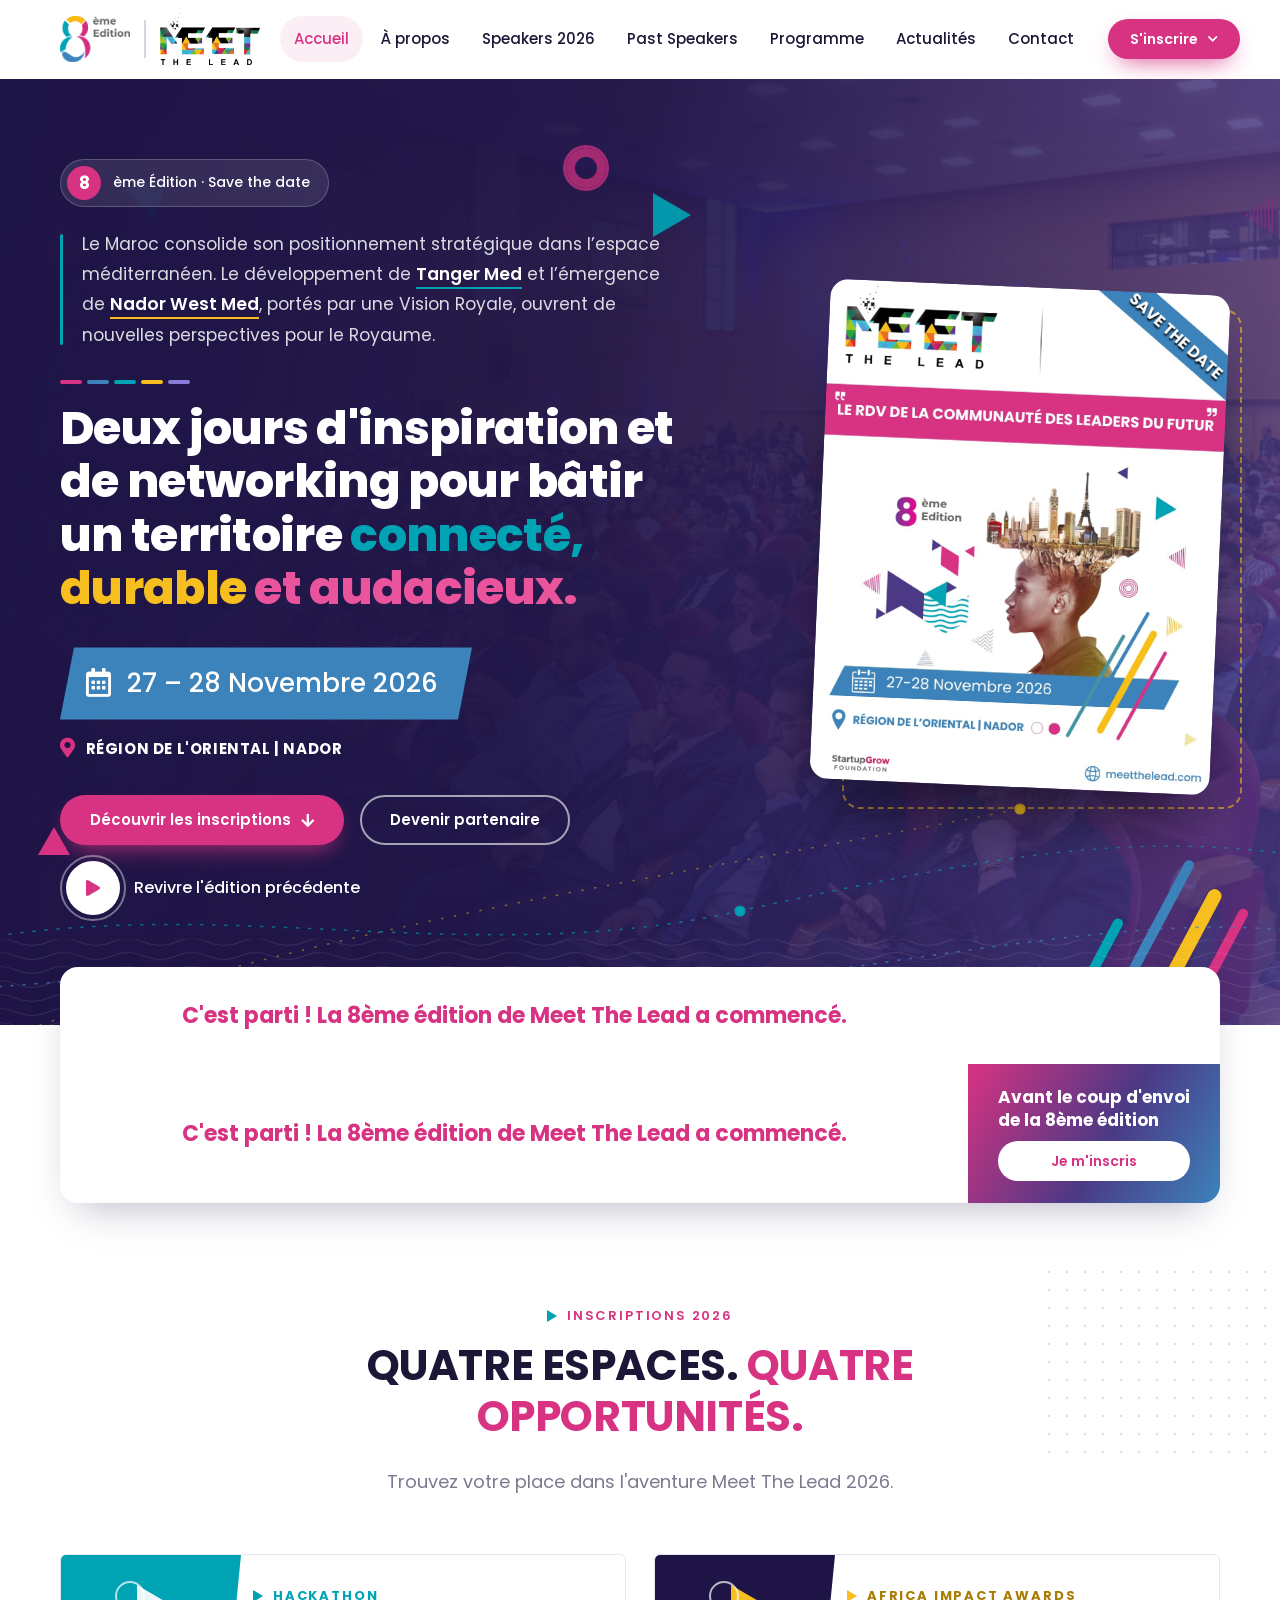
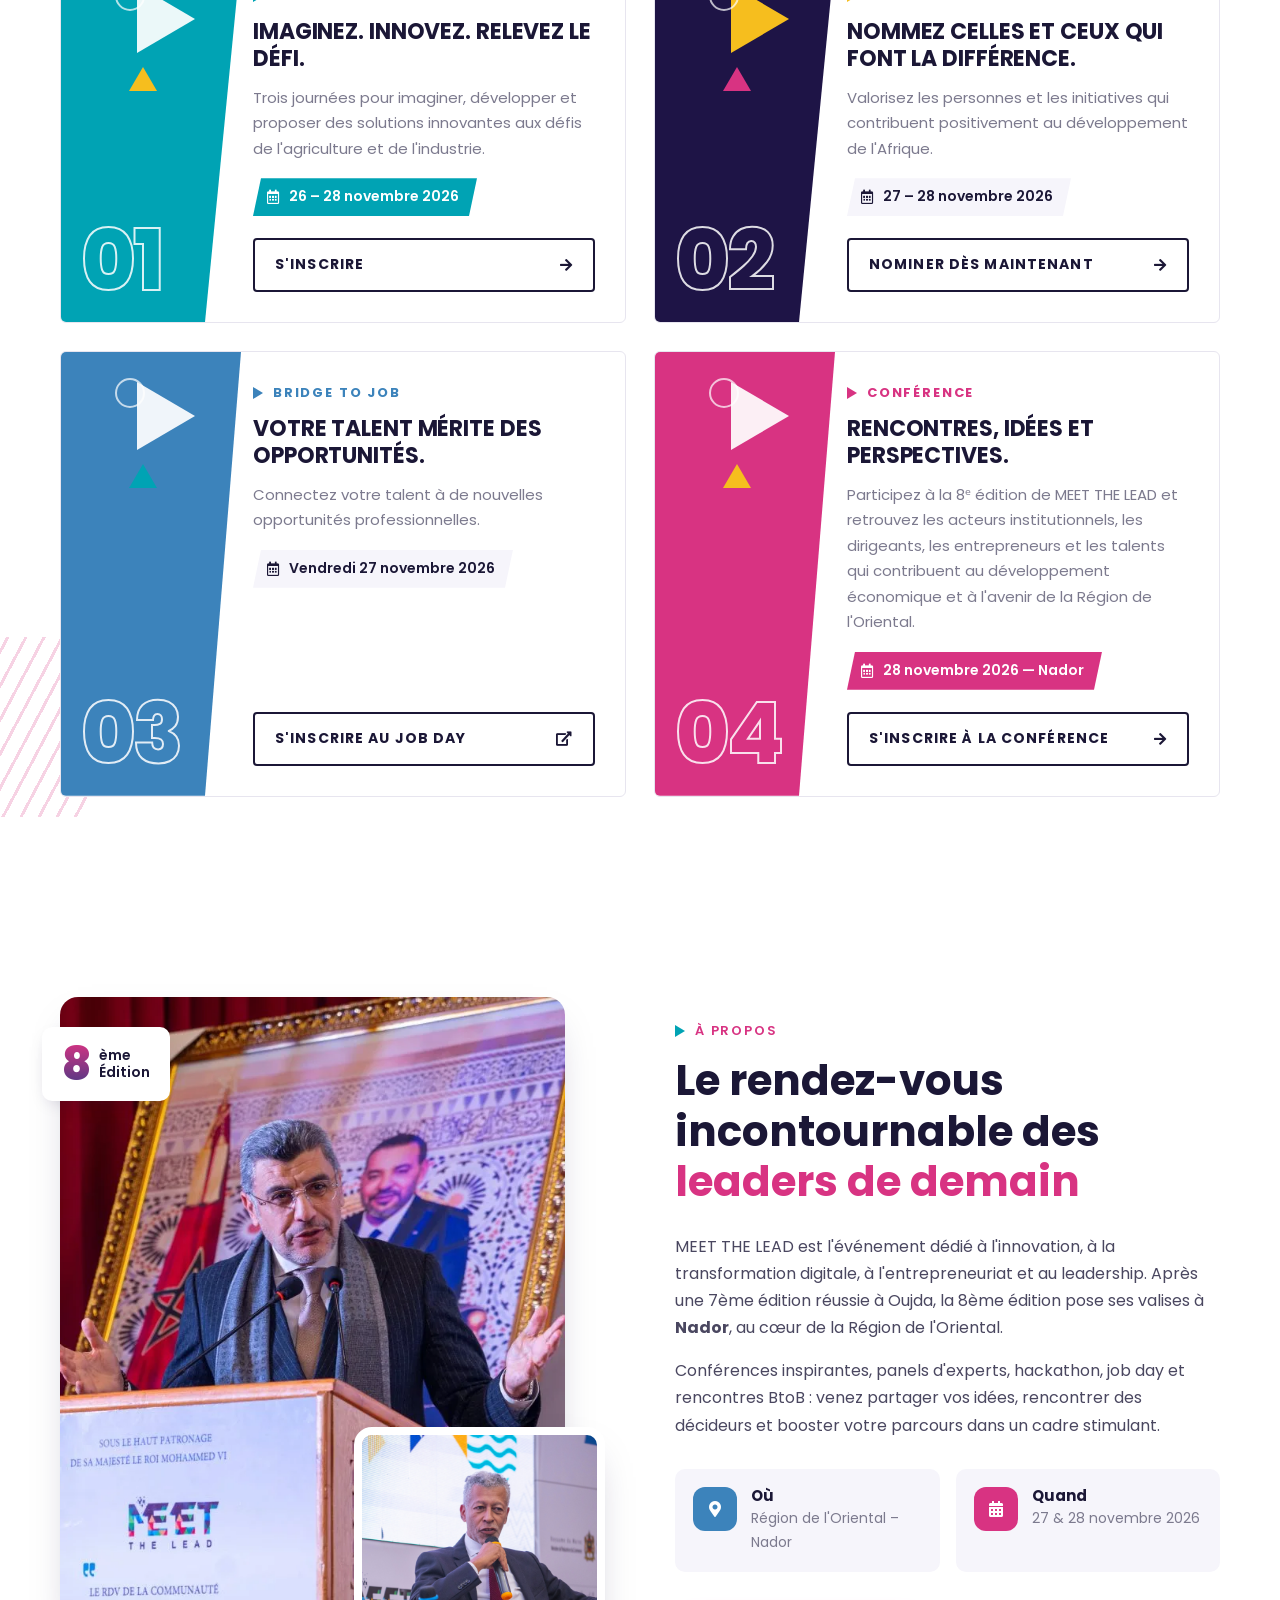
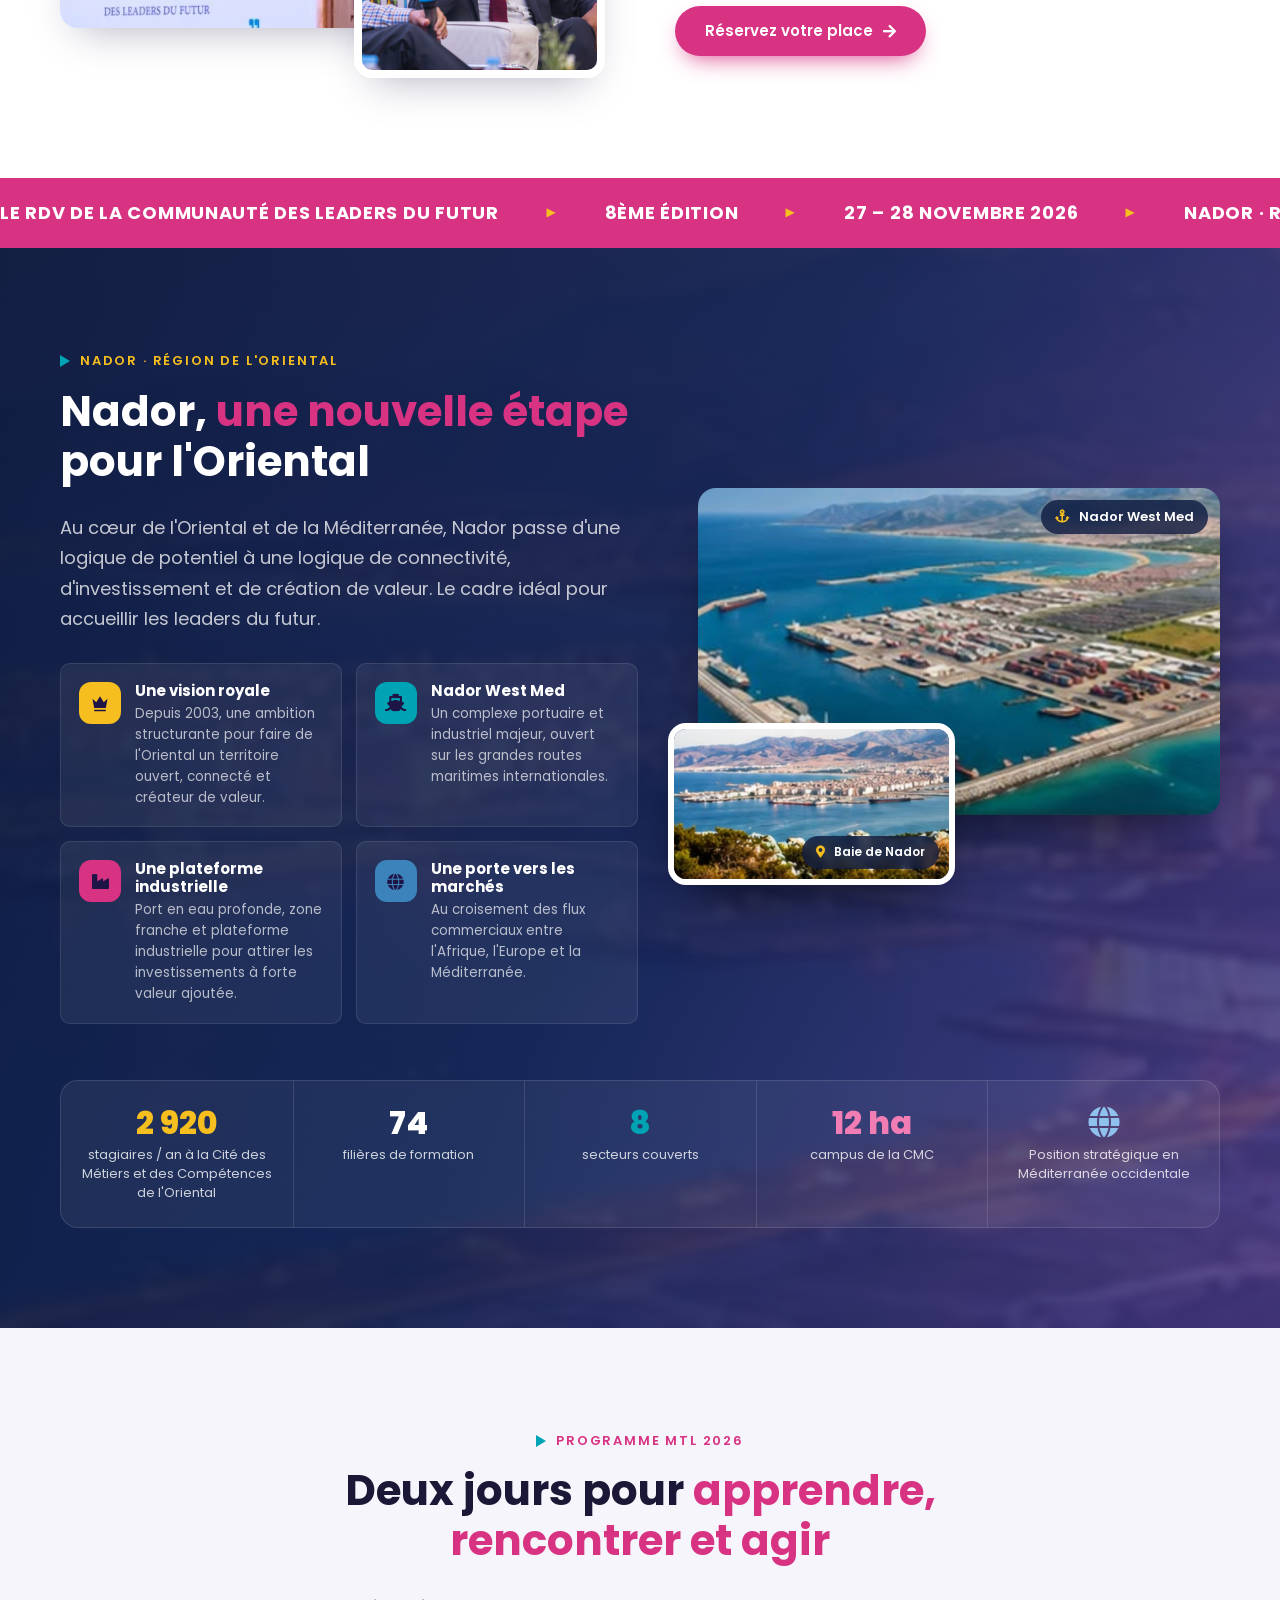
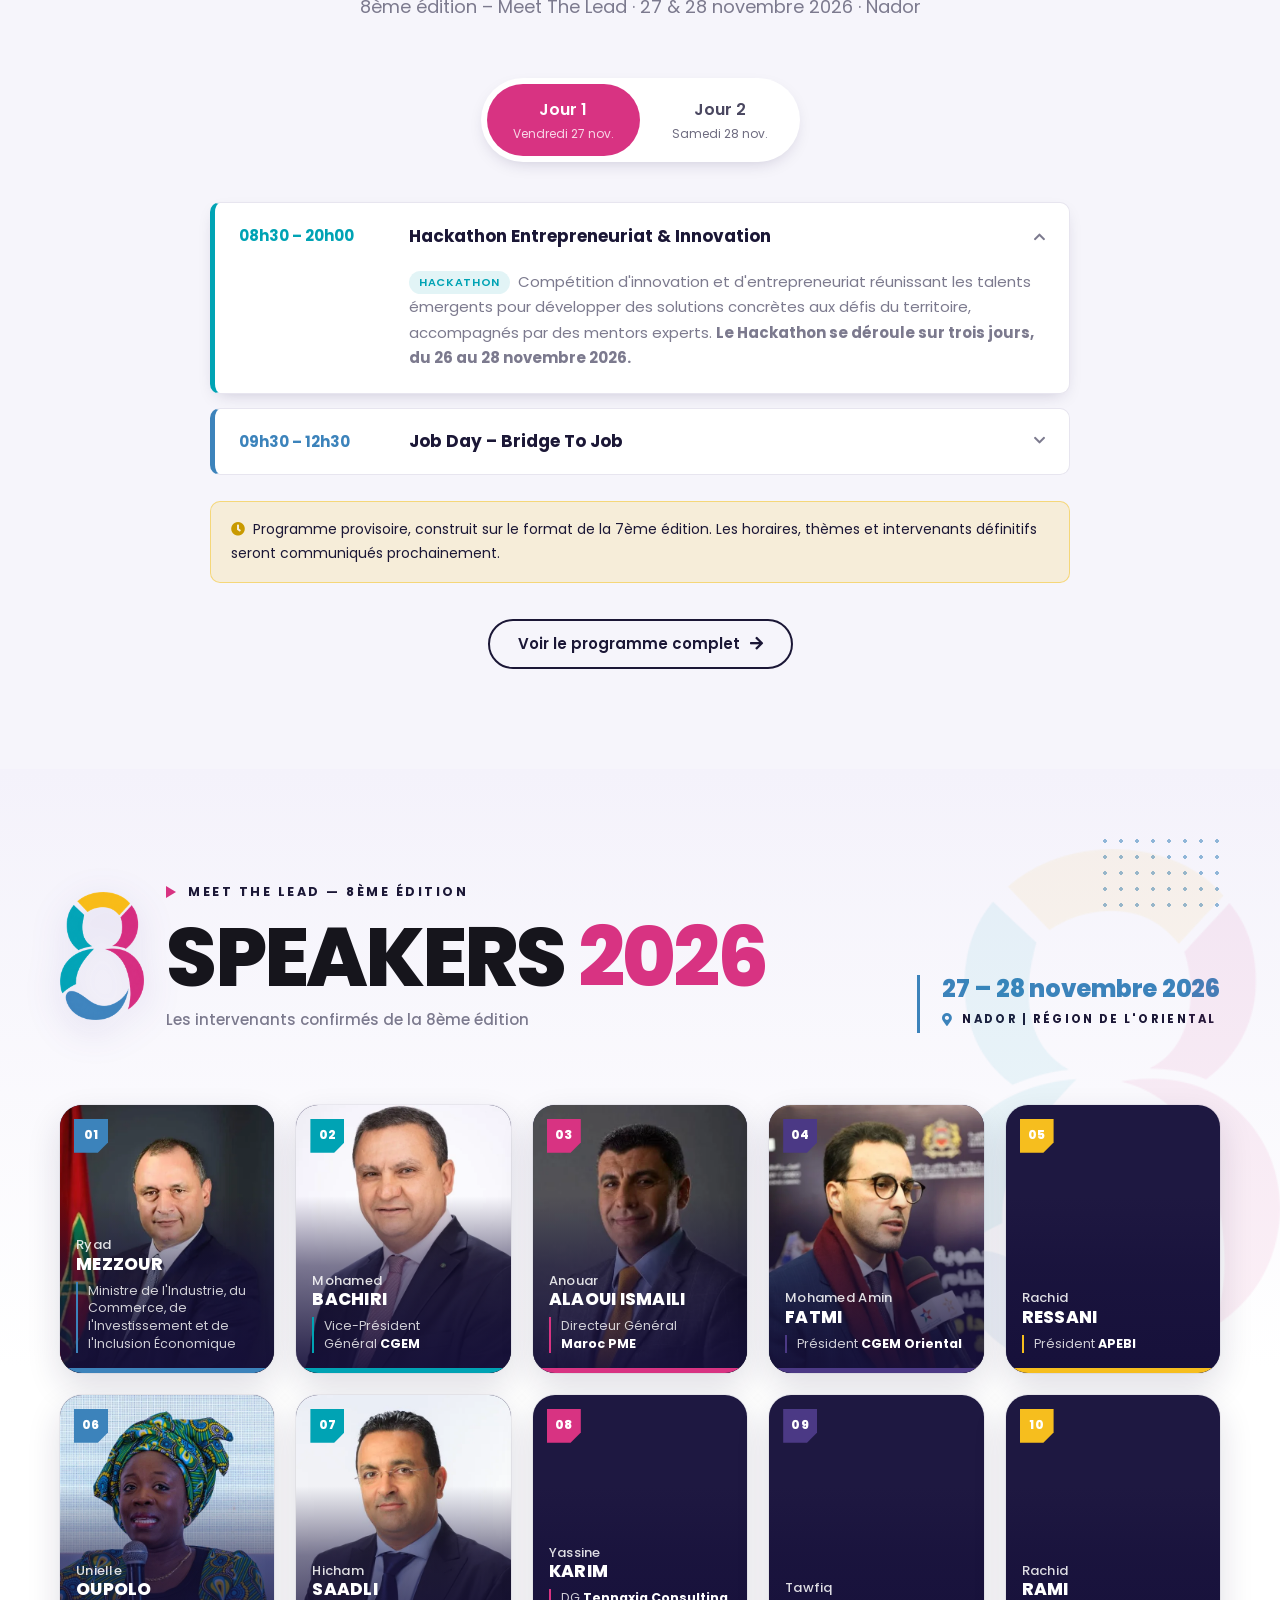
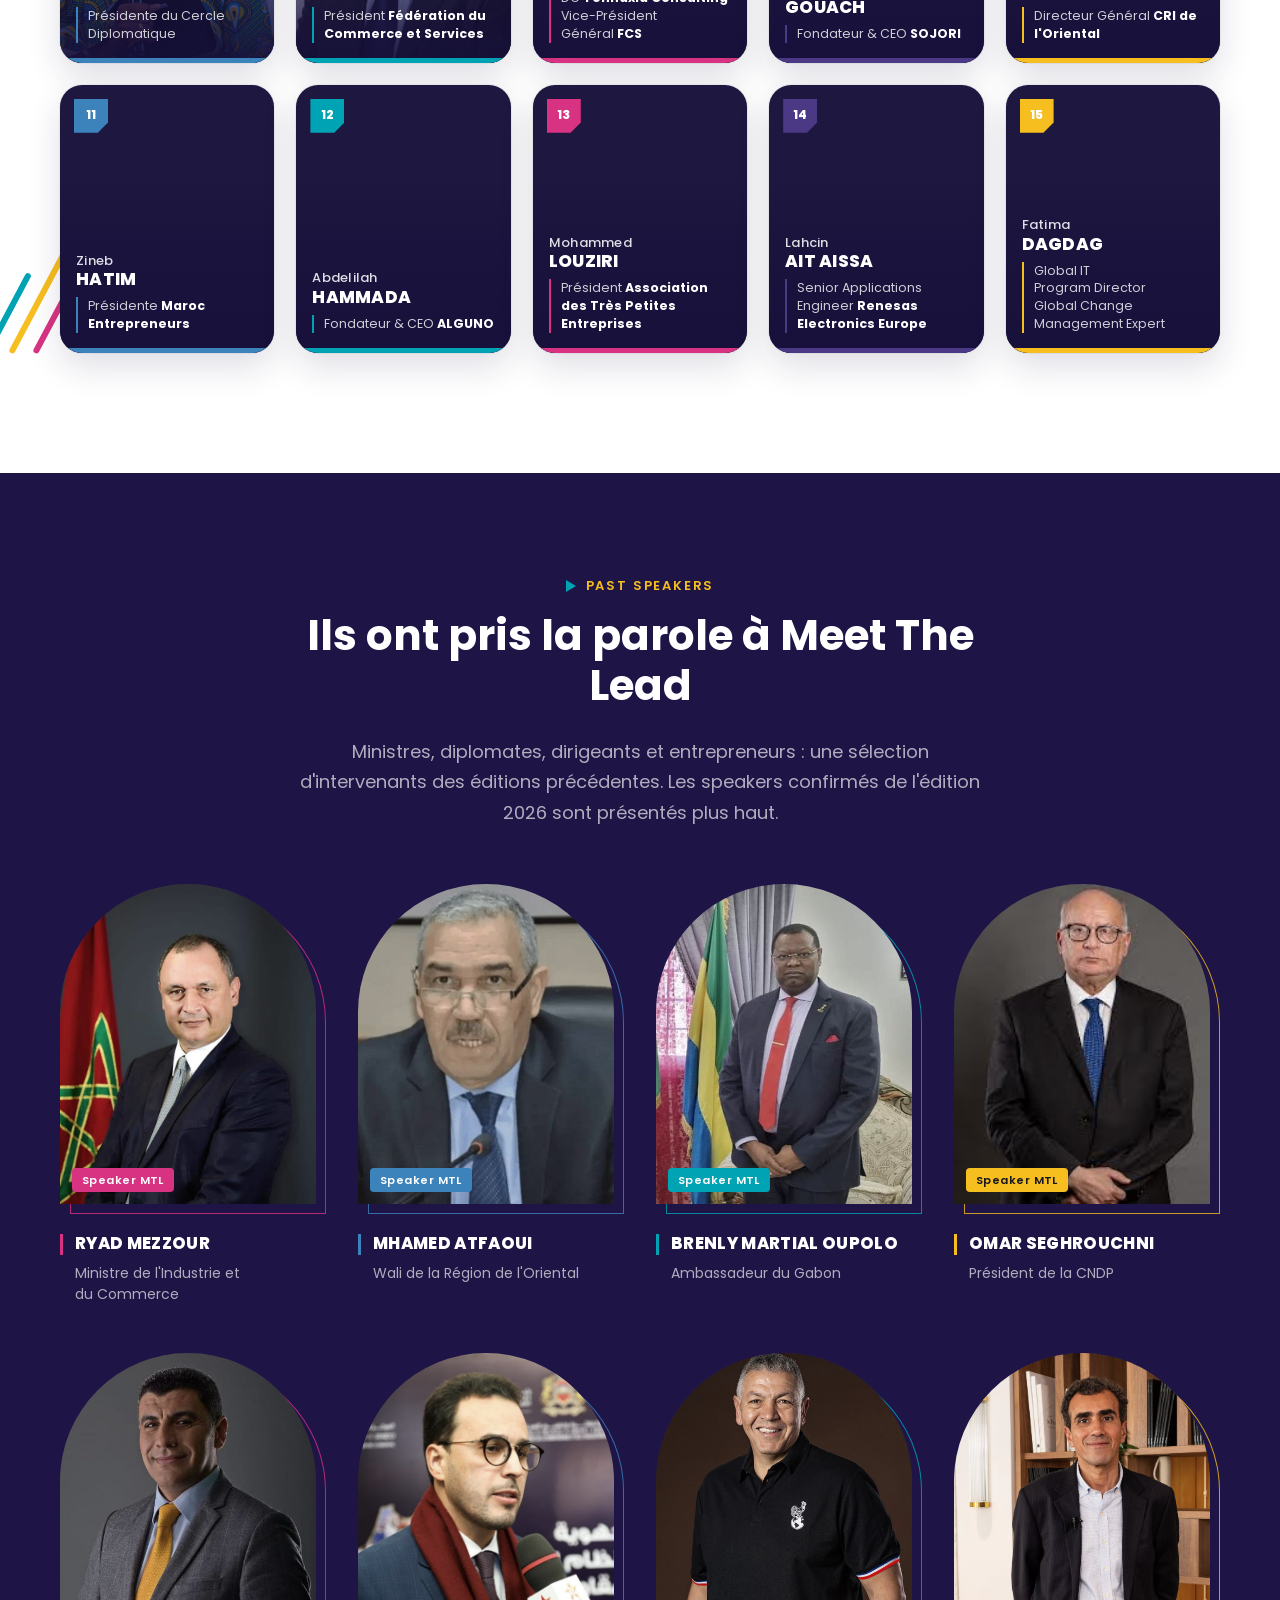
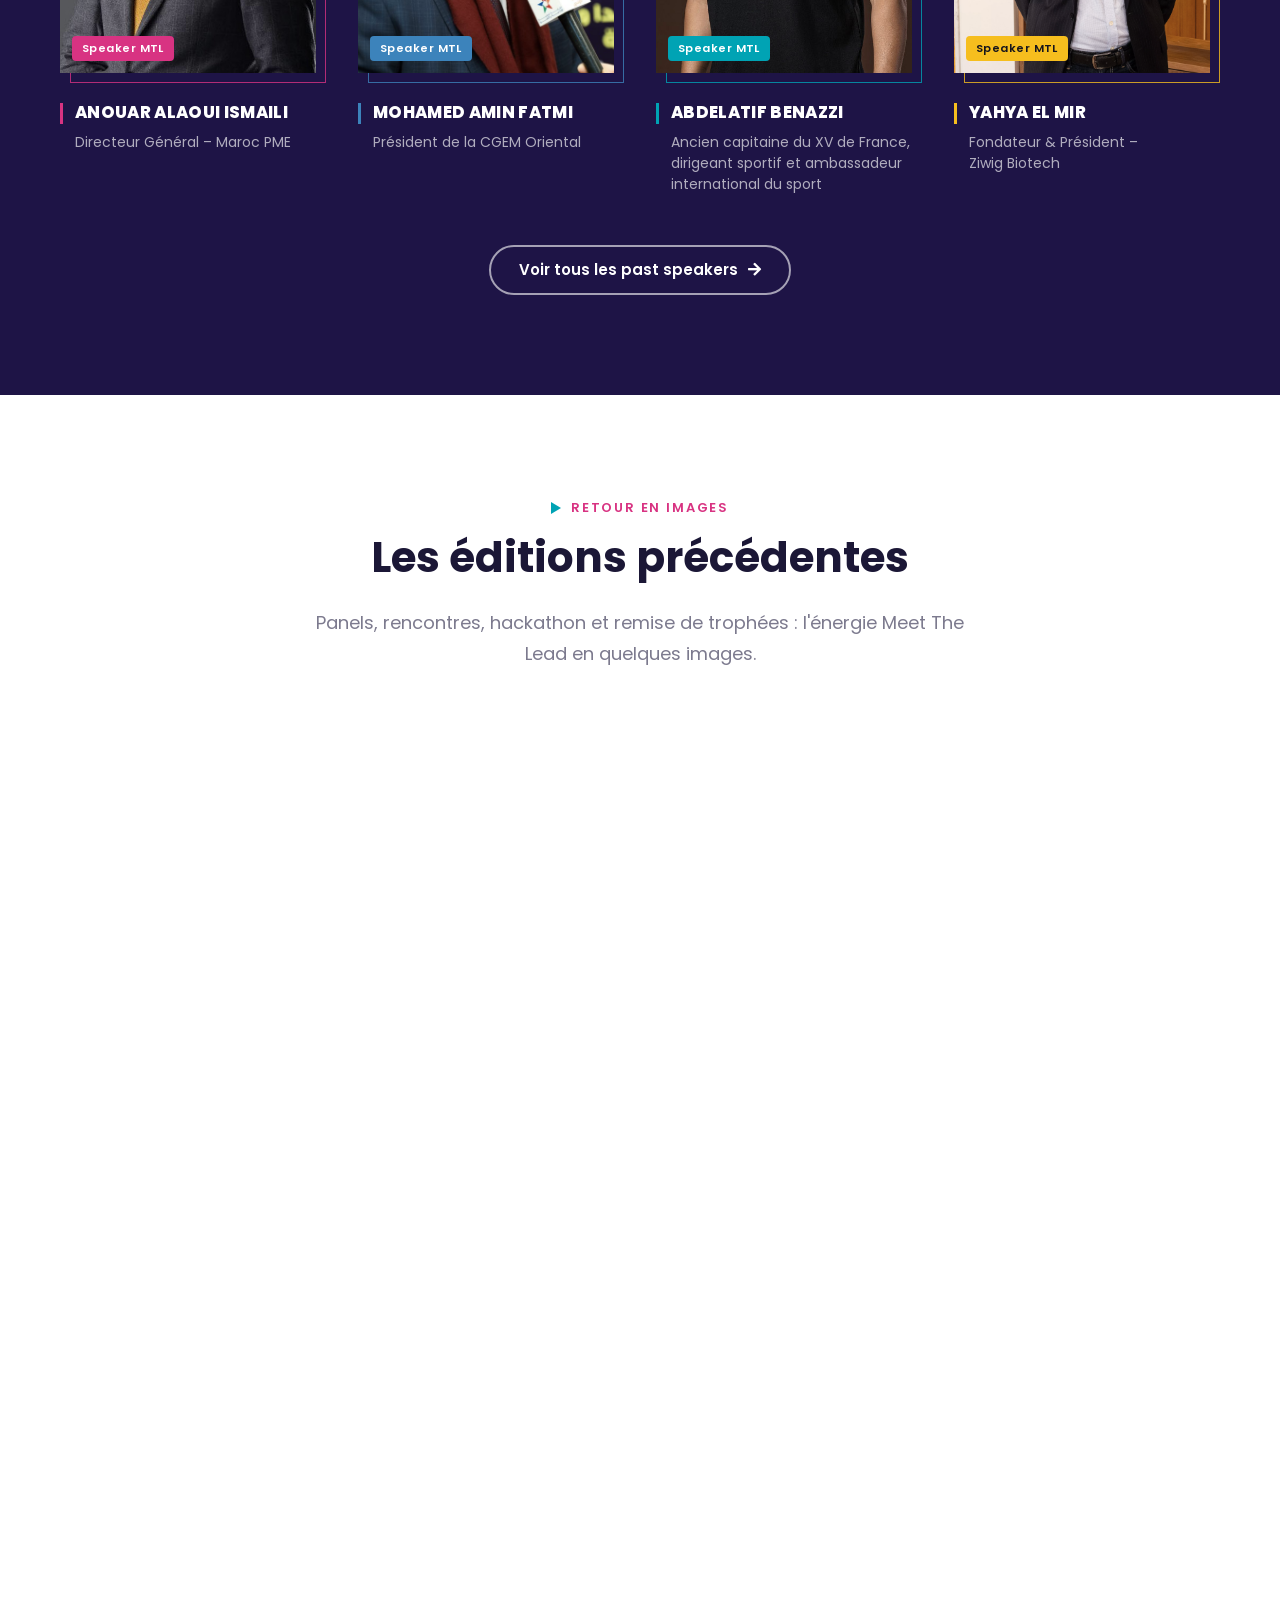
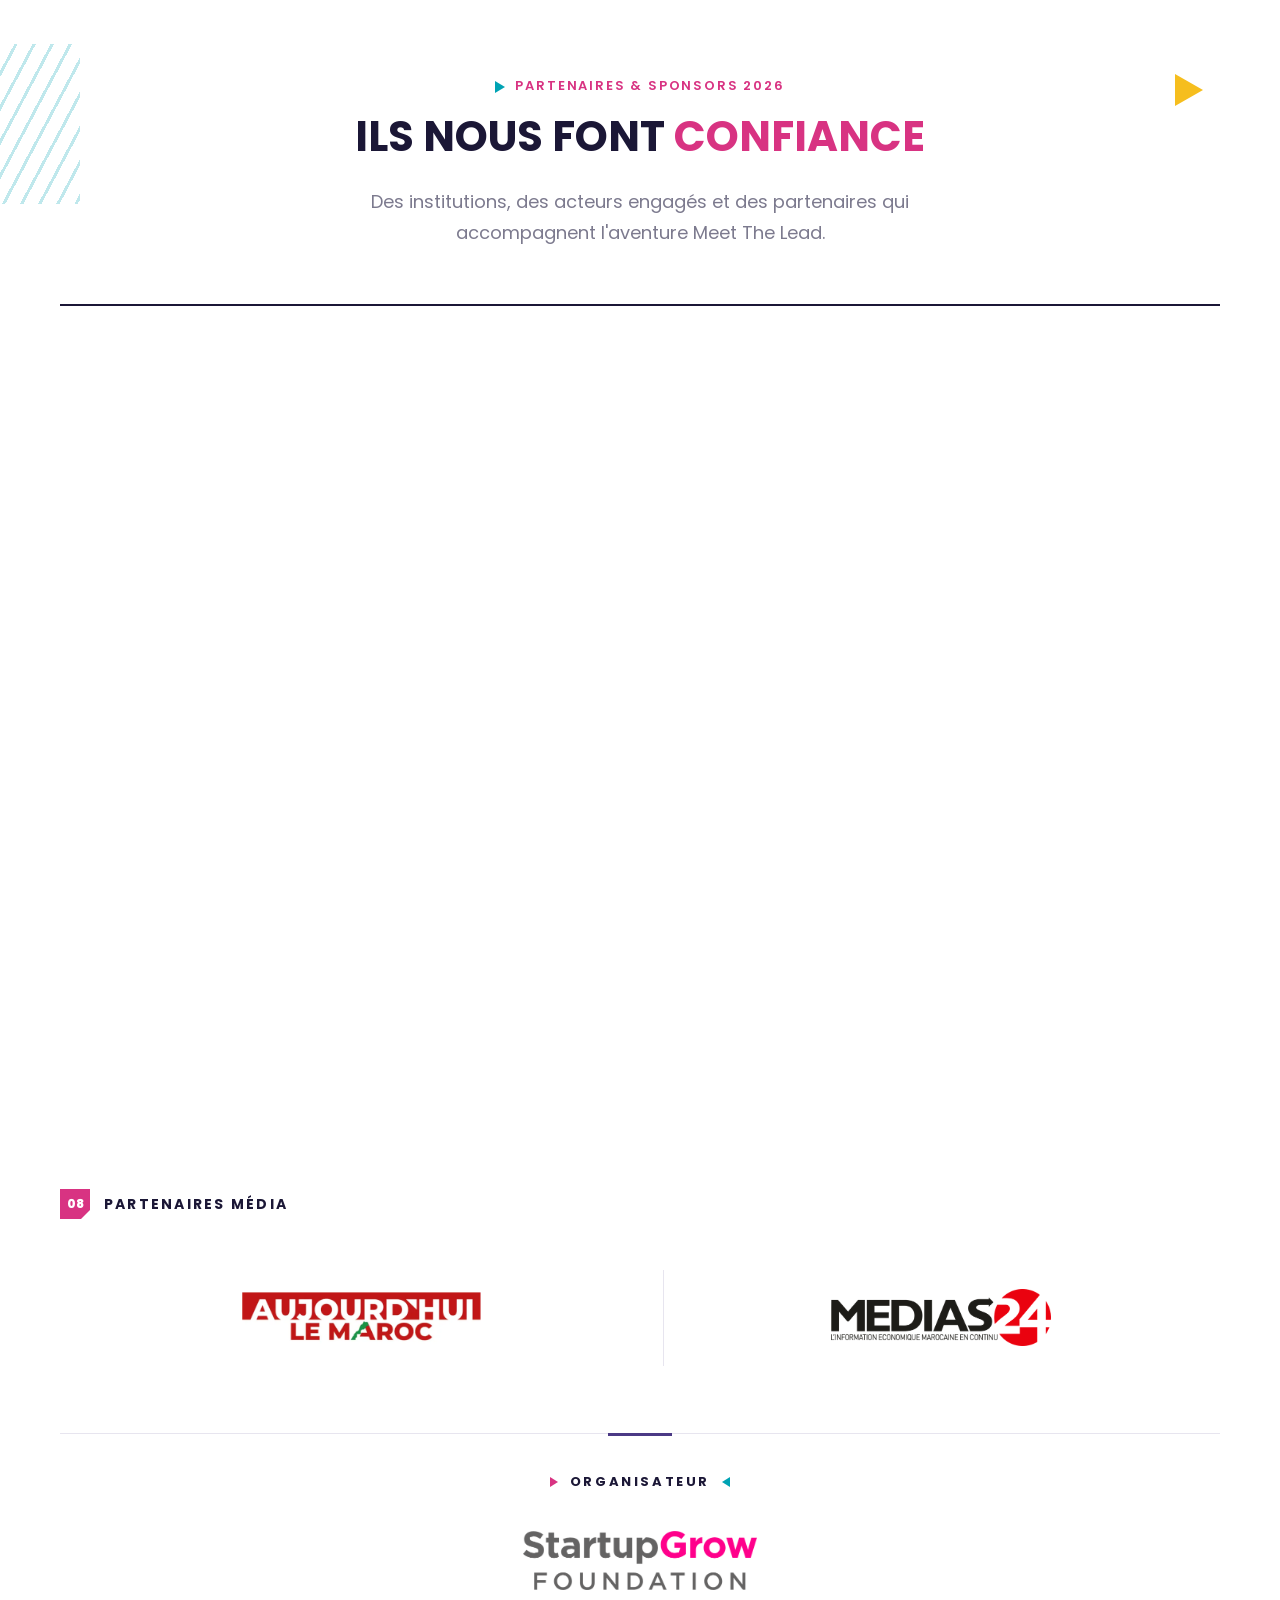
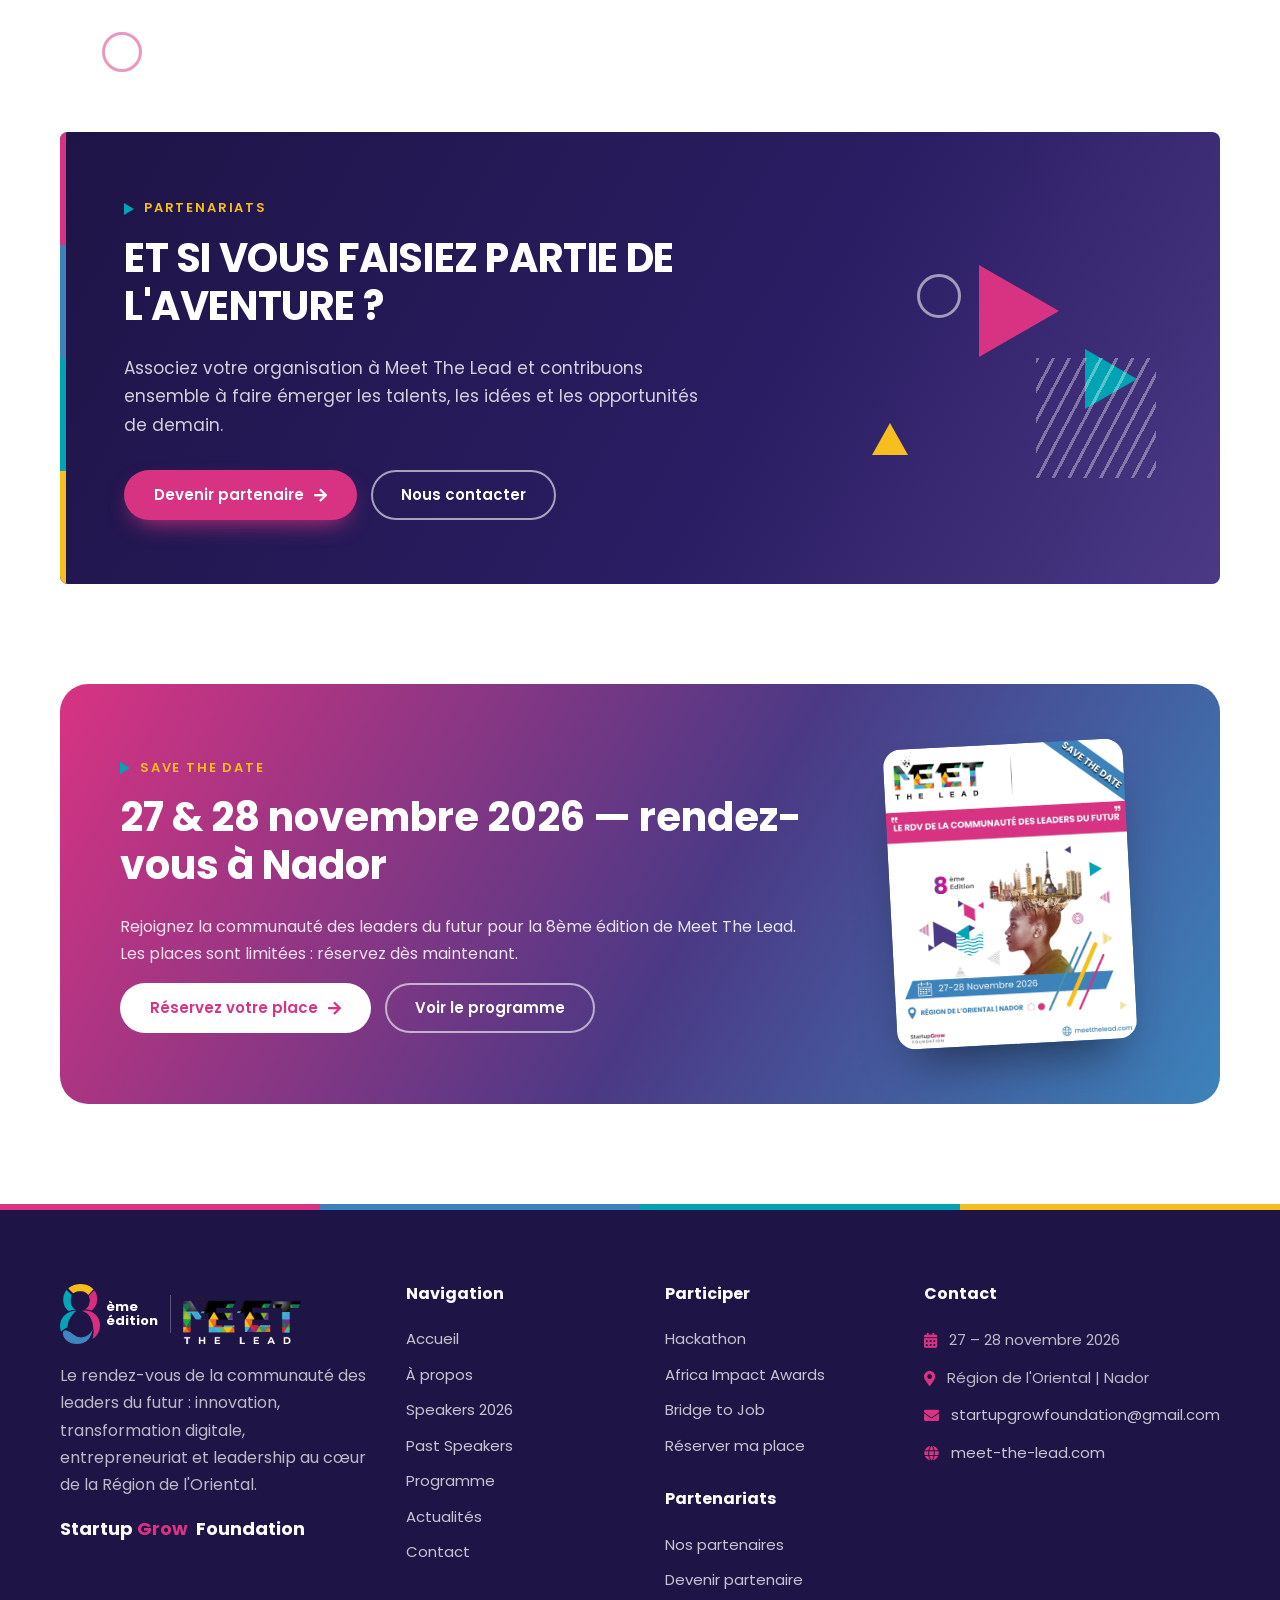
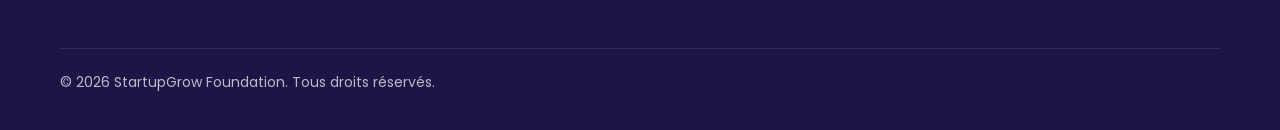
==== index.html @ 8bf0e2e1 "Speakers 2026 nouveau style, lockup 8ème édition, Médias24, programme sans soirée AIA - Speakers 202" ====
<!DOCTYPE html>
<html lang="fr">

<head>
    <meta charset="utf-8">
    <meta name="viewport" content="width=device-width, initial-scale=1">
    <title>Meet The Lead 2026 – 8ème édition · 27-28 novembre · Nador</title>
    <meta name="description" content="Meet The Lead, le rendez-vous de la communauté des leaders du futur. 8ème édition les 27 et 28 novembre 2026 à Nador, Région de l'Oriental.">
    <meta name="theme-color" content="#1e1446">
    <meta property="og:title" content="Meet The Lead 2026 – 8ème édition · 27-28 novembre · Nador">
    <meta property="og:description" content="Meet The Lead, le rendez-vous de la communauté des leaders du futur. 8ème édition les 27 et 28 novembre 2026 à Nador, Région de l'Oriental.">
    <meta property="og:image" content="assets/img/mtl/affiche-mtl-2026.jpg">
    <meta property="og:type" content="website">
    <link rel="icon" type="image/png" href="assets/img/logo/logo.png">

    <link rel="preconnect" href="https://fonts.googleapis.com">
    <link rel="preconnect" href="https://fonts.gstatic.com" crossorigin>
    <link rel="stylesheet" href="https://fonts.googleapis.com/css2?family=Poppins:wght@400;500;600;700;800&display=swap">
    <link rel="stylesheet" href="assets/css/fontawesome-all.min.css">
    <link rel="stylesheet" href="assets/css/mtl.css?v=11">
    <link rel="stylesheet" href="assets/css/mtl-v2.css?v=11">
</head>

<body>
    <header class="site-header">
        <div class="container header-inner">
            <a class="brand brand-lockup" href="index.html" aria-label="Meet The Lead, 8ème édition — accueil"><img class="brand-8" src="assets/img/logo/8eme-edition.png" alt="8ème édition" width="640" height="419"><span class="brand-sep" aria-hidden="true"></span><img class="brand-mtl" src="assets/img/logo/logo-mtl.png" alt="Meet The Lead" width="347" height="180"></a>
            <nav class="main-nav" id="main-nav" aria-label="Navigation principale">
                <ul>
                    <li><a href="index.html">Accueil</a></li>
                    <li><a href="about.html">À propos</a></li>
                    <li><a href="index.html#speakers-2026">Speakers 2026</a></li>
                    <li><a href="spakers.html">Past Speakers</a></li>
                    <li><a href="schedule.html">Programme</a></li>
                    <li><a href="blog.html">Actualités</a></li>
                    <li><a href="contact.html">Contact</a></li>
                </ul>
                <div class="mobile-cta">
                    <p class="mobile-cta-title">S'inscrire</p>
                    <a class="reg-item" href="hackathon/inscription/" style="--c:var(--teal)"><span class="reg-num" aria-hidden="true">01</span><span><b>Hackathon</b><small>26 – 28 novembre 2026</small></span><i class="fas fa-arrow-right" aria-hidden="true"></i></a>
                    <a class="reg-item is-yellow" href="africa-impact-awards/nomination/" style="--c:var(--yellow)"><span class="reg-num" aria-hidden="true">02</span><span><b>Africa Impact Awards</b><small>Proposer une nomination</small></span><i class="fas fa-arrow-right" aria-hidden="true"></i></a>
                    <a class="reg-item" href="https://docs.google.com/forms/d/e/1FAIpQLSdHvNRWZFFjvyxHi2My-n6-TUMWklLmdlTL12k4E_YGGOlcfA/viewform?usp=dialog" target="_blank" rel="noopener" data-form-space="bridge-to-job" style="--c:var(--blue)"><span class="reg-num" aria-hidden="true">03</span><span><b>Bridge to Job</b><small>S'inscrire au Job Day</small></span><i class="fas fa-external-link-alt" aria-hidden="true"></i></a>
                    <a class="reg-item" href="https://forms.gle/ZoBgGsGPZ2y3SVkx7" target="_blank" rel="noopener" style="--c:var(--pink)"><span class="reg-num" aria-hidden="true">04</span><span><b>Conférence</b><small>28 novembre 2026 — Nador</small></span><i class="fas fa-external-link-alt" aria-hidden="true"></i></a>
                </div>
            </nav>
            <div class="header-cta">
                <div class="reg-menu">
                    <button type="button" class="btn btn-primary btn-sm reg-toggle" aria-expanded="false" aria-controls="reg-panel">S'inscrire <i class="fas fa-chevron-down" aria-hidden="true"></i></button>
                    <div class="reg-panel" id="reg-panel" hidden>
                        <p class="reg-panel-title">Choisissez votre espace</p>
                        <a class="reg-item" href="hackathon/inscription/" style="--c:var(--teal)"><span class="reg-num" aria-hidden="true">01</span><span><b>Hackathon</b><small>26 – 28 novembre 2026</small></span><i class="fas fa-arrow-right" aria-hidden="true"></i></a>
                        <a class="reg-item is-yellow" href="africa-impact-awards/nomination/" style="--c:var(--yellow)"><span class="reg-num" aria-hidden="true">02</span><span><b>Africa Impact Awards</b><small>Proposer une nomination</small></span><i class="fas fa-arrow-right" aria-hidden="true"></i></a>
                        <a class="reg-item" href="https://docs.google.com/forms/d/e/1FAIpQLSdHvNRWZFFjvyxHi2My-n6-TUMWklLmdlTL12k4E_YGGOlcfA/viewform?usp=dialog" target="_blank" rel="noopener" data-form-space="bridge-to-job" style="--c:var(--blue)"><span class="reg-num" aria-hidden="true">03</span><span><b>Bridge to Job</b><small>S'inscrire au Job Day</small></span><i class="fas fa-external-link-alt" aria-hidden="true"></i></a>
                        <a class="reg-item" href="https://forms.gle/ZoBgGsGPZ2y3SVkx7" target="_blank" rel="noopener" style="--c:var(--pink)"><span class="reg-num" aria-hidden="true">04</span><span><b>Conférence</b><small>28 novembre 2026 — Nador</small></span><i class="fas fa-external-link-alt" aria-hidden="true"></i></a>
                        <div class="reg-panel-foot"><a href="devenir-partenaire/">Devenir partenaire</a></div>
                    </div>
                </div>
                <button class="nav-toggle" type="button" aria-controls="main-nav" aria-expanded="false" aria-label="Menu"><i class="fas fa-bars"></i></button>
            </div>
        </div>
    </header>

    <main>

        <section class="hero">
            <span class="shape shape-tri-teal"></span>
            <span class="shape shape-tri-pink"></span>
            <span class="shape shape-ring"></span>
            <div class="shape shape-lines"><span></span><span></span><span></span><span></span></div>
            <!-- Routes maritimes méditerranéennes : flux logistiques entre ports (décor) -->
            <svg class="hero-routes" viewBox="0 0 1440 300" preserveAspectRatio="xMidYMax slice" aria-hidden="true" focusable="false">
                <defs>
                    <pattern id="hero-sea" width="64" height="14" patternUnits="userSpaceOnUse"><path d="M0 7q16-7 32 0t32 0" fill="none" stroke="#fff" stroke-opacity=".09" stroke-width="1.2"/></pattern>
                </defs>
                <rect y="214" width="1440" height="86" fill="url(#hero-sea)"/>
                <path class="lane lane-a" d="M-40 236C260 150 520 252 820 186S1260 98 1480 150"/>
                <path class="lane lane-b" d="M-40 276C330 220 640 286 960 238S1330 196 1480 222"/>
                <path class="lane lane-c" d="M120 300C430 196 760 150 1100 84"/>
                <g class="port"><circle class="pulse" cx="820" cy="186" r="5"/><circle cx="820" cy="186" r="4.5"/></g>
                <g class="port port-2"><circle class="pulse" cx="1100" cy="84" r="5"/><circle cx="1100" cy="84" r="4.5"/></g>
            </svg>
            <div class="container hero-grid">
                <div>
                    <span class="edition"><b>8</b>ème Édition · Save the date</span>
                    <p class="hero-context">Le Maroc consolide son positionnement stratégique dans l’espace méditerranéen. Le développement de <strong class="hl-teal">Tanger Med</strong> et l’émergence de <strong class="hl-yellow">Nador West Med</strong>, portés par une Vision Royale, ouvrent de nouvelles perspectives pour le Royaume.</p>
                    <span class="hero-stripes" aria-hidden="true"><i></i><i></i><i></i><i></i><i></i></span>
                    <h1 class="hero-title">Deux jours d'inspiration et de networking pour bâtir un territoire <span class="w-teal">connecté,</span> <span class="w-yellow">durable</span> <span class="w-pink">et audacieux.</span></h1>
                    <div class="date-band"><i class="far fa-calendar-alt"></i> 27 – 28 Novembre 2026</div>
                    <div class="place"><i class="fas fa-map-marker-alt"></i> Région de l'Oriental | Nador</div>
                    <div class="hero-actions">
                        <a href="#inscriptions" class="btn btn-primary">Découvrir les inscriptions <i class="fas fa-arrow-down" aria-hidden="true"></i></a>
                        <a href="devenir-partenaire/" class="btn btn-ghost-light">Devenir partenaire</a>
                        <button type="button" class="video-btn" data-video="0TKJZ4l8IUE"><span class="play"><i class="fas fa-play"></i></span> Revivre l'édition précédente</button>
                    </div>
                </div>
                <div class="hero-poster">
                    <img src="assets/img/mtl/affiche-mtl-2026.jpg" alt="Affiche officielle Meet The Lead 2026 – 8ème édition, 27-28 novembre 2026, Nador">
                </div>
            </div>
        </section>

        <div class="countdown-wrap">
            <div class="container">
                <div class="countdown" role="timer" data-countdown aria-label="Compte à rebours avant l'événement">
                    <div class="cd-item"><span class="cd-num" data-cd="days">00</span><span class="cd-label">Jours</span></div>
                    <div class="cd-item"><span class="cd-num" data-cd="hours">00</span><span class="cd-label">Heures</span></div>
                    <div class="cd-item"><span class="cd-num" data-cd="minutes">00</span><span class="cd-label">Minutes</span></div>
                    <div class="cd-item"><span class="cd-num" data-cd="seconds">00</span><span class="cd-label">Secondes</span></div>
                    <div class="cd-cta">
                        <strong>Avant le coup d'envoi<br>de la 8ème édition</strong>
                        <a href="https://forms.gle/ZoBgGsGPZ2y3SVkx7" target="_blank" rel="noopener" class="btn btn-sm">Je m'inscris</a>
                    </div>
                </div>
            </div>
        </div>

        <section class="section spaces-section" id="inscriptions" aria-labelledby="inscriptions-title">
            <span class="bg-dots" aria-hidden="true"></span>
            <span class="bg-diag" aria-hidden="true"></span>
            <div class="container">
                <div class="section-head">
                    <span class="eyebrow">Inscriptions 2026</span>
                    <h2 class="section-title" id="inscriptions-title">Quatre espaces. <span class="hl">Quatre opportunités.</span></h2>
                    <p class="lead">Trouvez votre place dans l'aventure Meet The Lead 2026.</p>
                </div>
                <div class="spaces">
                    <article class="space-card reveal" style="--c:var(--teal)">
                        <div class="space-visual" aria-hidden="true">
                            <span class="num">01</span><span class="geo-a"></span><span class="geo-b"></span><span class="geo-ring"></span><span class="geo-lines"></span>
                        </div>
                        <span class="space-badge" data-space-status="hackathon" hidden></span>
                        <div class="space-body">
                            <span class="space-name"><span class="tri" style="--c:var(--teal)"></span>Hackathon</span>
                            <h3>Imaginez. Innovez. Relevez le défi.</h3>
                            <p>Trois journées pour imaginer, développer et proposer des solutions innovantes aux défis de l'agriculture et de l'industrie.</p>
                            <span class="space-date"><i class="far fa-calendar-alt" aria-hidden="true"></i> 26 – 28 novembre 2026</span>
                            <a class="space-cta" href="hackathon/inscription/" aria-label="S'inscrire au Hackathon">S'inscrire <i class="fas fa-arrow-right" aria-hidden="true"></i></a>
                        </div>
                    </article>
                    <article class="space-card is-dark reveal" style="--c:var(--yellow);--accent:var(--pink)">
                        <div class="space-visual" aria-hidden="true">
                            <span class="num">02</span><span class="geo-a"></span><span class="geo-b"></span><span class="geo-ring"></span><span class="geo-lines"></span>
                        </div>
                        <span class="space-badge" data-space-status="africa-impact-awards" hidden></span>
                        <div class="space-body">
                            <span class="space-name"><span class="tri" style="--c:var(--yellow)"></span>Africa Impact Awards</span>
                            <h3>Nommez celles et ceux qui font la différence.</h3>
                            <p>Valorisez les personnes et les initiatives qui contribuent positivement au développement de l'Afrique.</p>
                            <span class="space-date is-muted"><i class="far fa-calendar-alt" aria-hidden="true"></i> 27 – 28 novembre 2026</span>
                            <a class="space-cta" href="africa-impact-awards/nomination/" aria-label="Proposer une nomination aux Africa Impact Awards">Nominer dès maintenant <i class="fas fa-arrow-right" aria-hidden="true"></i></a>
                        </div>
                    </article>
                    <article class="space-card reveal" style="--c:var(--blue);--accent:var(--teal)">
                        <div class="space-visual" aria-hidden="true">
                            <span class="num">03</span><span class="geo-a"></span><span class="geo-b"></span><span class="geo-ring"></span><span class="geo-lines"></span>
                        </div>
                        <span class="space-badge" data-space-status="bridge-to-job" hidden></span>
                        <div class="space-body">
                            <span class="space-name"><span class="tri" style="--c:var(--blue)"></span>Bridge to Job</span>
                            <h3>Votre talent mérite des opportunités.</h3>
                            <p>Connectez votre talent à de nouvelles opportunités professionnelles.</p>
                            <span class="space-date is-muted"><i class="far fa-calendar-alt" aria-hidden="true"></i> Vendredi 27 novembre 2026</span>
                            <a class="space-cta" href="https://docs.google.com/forms/d/e/1FAIpQLSdHvNRWZFFjvyxHi2My-n6-TUMWklLmdlTL12k4E_YGGOlcfA/viewform?usp=dialog" target="_blank" rel="noopener" data-form-space="bridge-to-job">S'inscrire au Job Day <i class="fas fa-external-link-alt" aria-hidden="true"></i></a>
                        </div>
                    </article>
                    <article class="space-card reveal" style="--c:var(--pink);--accent:var(--yellow)">
                        <div class="space-visual" aria-hidden="true">
                            <span class="num">04</span><span class="geo-a"></span><span class="geo-b"></span><span class="geo-ring"></span><span class="geo-lines"></span>
                        </div>
                        <div class="space-body">
                            <span class="space-name"><span class="tri" style="--c:var(--pink)"></span>Conférence</span>
                            <h3>Rencontres, idées et perspectives.</h3>
                            <p>Participez à la 8ᵉ édition de MEET THE LEAD et retrouvez les acteurs institutionnels, les dirigeants, les entrepreneurs et les talents qui contribuent au développement économique et à l'avenir de la Région de l'Oriental.</p>
                            <span class="space-date"><i class="far fa-calendar-alt" aria-hidden="true"></i> 28 novembre 2026 — Nador</span>
                            <a class="space-cta" href="https://forms.gle/ZoBgGsGPZ2y3SVkx7" target="_blank" rel="noopener" aria-label="S'inscrire à la conférence Meet The Lead 2026 (formulaire Google, nouvel onglet)">S'inscrire à la conférence <i class="fas fa-arrow-right" aria-hidden="true"></i></a>
                        </div>
                    </article>
                </div>
            </div>
        </section>

        <section class="section" id="a-propos">
            <div class="container about-grid">
                <div class="about-media reveal">
                    <picture>
                        <source type="image/webp" srcset="assets/img/gallery/dsc05838-640.webp 640w, assets/img/gallery/dsc05838-960.webp 960w" sizes="(max-width: 991px) 90vw, 560px">
                        <img class="main" src="assets/img/gallery/dsc05838-960.jpg" srcset="assets/img/gallery/dsc05838-640.jpg 640w, assets/img/gallery/dsc05838-960.jpg 960w" sizes="(max-width: 991px) 90vw, 560px" width="960" height="1200" alt="Anouar Alaoui Ismaili, Directeur Général de Maroc PME, en intervention à Meet The Lead" loading="lazy" decoding="async">
                    </picture>
                    <img class="small" src="assets/img/gallery/about2.png" alt="Panel Meet The Lead" loading="lazy">
                    <div class="badge-8"><b>8</b><small>ème<br>Édition</small></div>
                </div>
                <div class="reveal">
                    <span class="eyebrow">À propos</span>
                    <h2 class="section-title">Le rendez-vous incontournable des <span class="hl">leaders de demain</span></h2>
                    <p>MEET THE LEAD est l'événement dédié à l'innovation, à la transformation digitale, à l'entrepreneuriat et au leadership. Après une 7ème édition réussie à Oujda, la 8ème édition pose ses valises à <strong>Nador</strong>, au cœur de la Région de l'Oriental.</p>
                    <p>Conférences inspirantes, panels d'experts, hackathon, job day et rencontres BtoB : venez partager vos idées, rencontrer des décideurs et booster votre parcours dans un cadre stimulant.</p>
                    <div class="facts">
                        <div class="fact"><i class="fas fa-map-marker-alt"></i><div><h5>Où</h5><p>Région de l'Oriental – Nador</p></div></div>
                        <div class="fact"><i class="fas fa-calendar-alt"></i><div><h5>Quand</h5><p>27 &amp; 28 novembre 2026</p></div></div>
                    </div>
                    <a href="https://forms.gle/ZoBgGsGPZ2y3SVkx7" target="_blank" rel="noopener" class="btn btn-primary">Réservez votre place <i class="fas fa-arrow-right"></i></a>
                </div>
            </div>
        </section>

        <div class="ribbon" aria-hidden="true">
            <div class="ribbon-track"><span>Le RDV de la communauté des leaders du futur</span><span>8ème édition</span><span>27 – 28 novembre 2026</span><span>Nador · Région de l'Oriental</span><span>Hackathon</span><span>Job Day</span><span>Africa Impact Awards</span><span>Le RDV de la communauté des leaders du futur</span><span>8ème édition</span><span>27 – 28 novembre 2026</span><span>Nador · Région de l'Oriental</span><span>Hackathon</span><span>Job Day</span><span>Africa Impact Awards</span></div>
        </div>

        <section class="section nador" id="nador">
            <div class="container">
                <div class="nador-grid">
                    <div class="reveal">
                        <span class="eyebrow">Nador · Région de l'Oriental</span>
                        <h2 class="section-title">Nador, <span class="hl">une nouvelle étape</span> pour l'Oriental</h2>
                        <p class="lead">Au cœur de l'Oriental et de la Méditerranée, Nador passe d'une logique de potentiel à une logique de connectivité, d'investissement et de création de valeur. Le cadre idéal pour accueillir les leaders du futur.</p>
                        <ul class="pillars">
                            <li><span class="pi" style="--c:var(--yellow)"><svg viewBox="0 0 24 24" width="20" height="20" fill="currentColor" aria-hidden="true"><path d="M3 7l4.5 4L12 4l4.5 7L21 7l-2 11H5L3 7zm2 13h14v2H5v-2z"/></svg></span><div><h4>Une vision royale</h4><p>Depuis 2003, une ambition structurante pour faire de l'Oriental un territoire ouvert, connecté et créateur de valeur.</p></div></li>
                            <li><span class="pi" style="--c:var(--teal)"><i class="fas fa-ship"></i></span><div><h4>Nador West Med</h4><p>Un complexe portuaire et industriel majeur, ouvert sur les grandes routes maritimes internationales.</p></div></li>
                            <li><span class="pi" style="--c:var(--pink)"><i class="fas fa-industry"></i></span><div><h4>Une plateforme industrielle</h4><p>Port en eau profonde, zone franche et plateforme industrielle pour attirer les investissements à forte valeur ajoutée.</p></div></li>
                            <li><span class="pi" style="--c:var(--blue)"><i class="fas fa-globe"></i></span><div><h4>Une porte vers les marchés</h4><p>Au croisement des flux commerciaux entre l'Afrique, l'Europe et la Méditerranée.</p></div></li>
                        </ul>
                    </div>
                    <div class="nador-media reveal">
                        <figure class="big"><img src="assets/img/mtl/nador-west-med.png" alt="Vue aérienne du complexe portuaire Nador West Med" loading="lazy"><figcaption><i class="fas fa-anchor"></i> Nador West Med</figcaption></figure>
                        <figure class="small"><img src="assets/img/mtl/nador-baie.png" alt="La baie de Nador et la lagune de Marchica" loading="lazy"><figcaption><i class="fas fa-map-marker-alt"></i> Baie de Nador</figcaption></figure>
                    </div>
                </div>
                <div class="nador-figures reveal">
                    <div class="nf"><b>2 920</b><span>stagiaires / an à la Cité des Métiers et des Compétences de l'Oriental</span></div>
                    <div class="nf"><b>74</b><span>filières de formation</span></div>
                    <div class="nf"><b>8</b><span>secteurs couverts</span></div>
                    <div class="nf"><b>12 ha</b><span>campus de la CMC</span></div>
                    <div class="nf"><b><i class="fas fa-globe"></i></b><span>Position stratégique en Méditerranée occidentale</span></div>
                </div>
            </div>
        </section>

        <section class="section section-soft" id="programme">
            <div class="container text-center">
                <div class="section-head">
                    <span class="eyebrow">Programme MTL 2026</span>
                    <h2 class="section-title">Deux jours pour <span class="hl">apprendre, rencontrer et agir</span></h2>
                    <p class="lead">8ème édition – Meet The Lead · 27 &amp; 28 novembre 2026 · Nador</p>
                </div>
                <div class="tabs" role="tablist" aria-label="Jours du programme">
                    <button type="button" class="tab-btn" role="tab" id="tab-day1" aria-controls="panel-day1" aria-selected="true">Jour 1<small>Vendredi 27 nov.</small></button>
                    <button type="button" class="tab-btn" role="tab" id="tab-day2" aria-controls="panel-day2" aria-selected="false" tabindex="-1">Jour 2<small>Samedi 28 nov.</small></button>
                </div>
                <div class="tab-panel" id="panel-day1" role="tabpanel" aria-labelledby="tab-day1" style="text-align:left">
                    <div class="timeline">
                    <details class="session" style="--c:var(--teal)" open>
                        <summary><time>08h30 – 20h00</time><h4>Hackathon Entrepreneuriat &amp; Innovation</h4></summary>
                        <div class="body"><p><span class="session-tag">Hackathon</span>Compétition d'innovation et d'entrepreneuriat réunissant les talents émergents pour développer des solutions concrètes aux défis du territoire, accompagnés par des mentors experts. <strong>Le Hackathon se déroule sur trois jours, du 26 au 28 novembre 2026.</strong></p></div>
                    </details>
                    <details class="session" style="--c:var(--blue)">
                        <summary><time>09h30 – 12h30</time><h4>Job Day – Bridge To Job</h4></summary>
                        <div class="body"><p><span class="session-tag">Emploi</span>Forum de recrutement qui connecte les jeunes talents aux entreprises : entretiens, rencontres employeurs et opportunités locales et internationales.</p></div>
                    </details>
                    </div>
                </div>
                <div class="tab-panel" id="panel-day2" role="tabpanel" aria-labelledby="tab-day2" style="text-align:left" hidden>
                    <div class="timeline">
                    <details class="session" style="--c:var(--muted)" open>
                        <summary><time>08h30 – 09h30</time><h4>Accueil et enregistrement</h4></summary>
                        <div class="body"><p><span class="session-tag">Accueil</span>Accueil des participants, distribution des badges et du matériel de conférence.</p></div>
                    </details>
                    <details class="session" style="--c:var(--purple)">
                        <summary><time>09h30 – 10h00</time><h4>Discours d'ouverture</h4></summary>
                        <div class="body"><p><span class="session-tag">Plénière</span>Allocutions de bienvenue de l'organisateur, des officiels et des partenaires.</p></div>
                    </details>
                    <details class="session" style="--c:var(--blue)">
                        <summary><time>10h00 – 11h30</time><h4>Panel 1 – Santé &amp; innovation sociale</h4></summary>
                        <div class="body"><p><span class="session-tag">Panel</span>Vers des territoires plus résilients et inclusifs.</p></div>
                    </details>
                    <details class="session" style="--c:var(--teal)">
                        <summary><time>11h45 – 13h15</time><h4>Remise des prix du Hackathon</h4></summary>
                        <div class="body"><p><span class="session-tag">Hackathon</span>Cérémonie de remise des prix aux équipes lauréates du Hackathon Meet The Lead.</p></div>
                    </details>
                    <details class="session" style="--c:var(--blue)">
                        <summary><time>13h30 – 14h45</time><h4>Panel 2 – Éducation &amp; leadership</h4></summary>
                        <div class="body"><p><span class="session-tag">Panel</span>Former la génération du changement et des territoires durables.</p></div>
                    </details>
                    <details class="session" style="--c:var(--yellow)">
                        <summary><time>15h00 – 16h30</time><h4>Déjeuner, rencontres BtoB &amp; networking</h4></summary>
                        <div class="body"><p><span class="session-tag">Networking</span>Déjeuner et rencontres BtoB entre ambassadeurs, entrepreneurs et la communauté africaine.</p></div>
                    </details>
                    <details class="session" style="--c:var(--blue)">
                        <summary><time>16h45 – 17h15</time><h4>Panel 3 – Sport &amp; développement</h4></summary>
                        <div class="body"><p><span class="session-tag">Panel</span>Le pouvoir du jeu et du mouvement pour transformer des vies.</p></div>
                    </details>
                    <details class="session" style="--c:var(--blue)">
                        <summary><time>17h30 – 18h15</time><h4>Panel 4 – Digital, connectivité &amp; territoires</h4></summary>
                        <div class="body"><p><span class="session-tag">Panel</span>Une régionalisation intelligente au service de l'humain.</p></div>
                    </details>
                    <details class="session" style="--c:var(--blue)">
                        <summary><time>18h30</time><h4>Panel 5 – Thème annoncé prochainement</h4></summary>
                        <div class="body"><p><span class="session-tag">Panel</span>Le thème et les intervenants de ce panel seront dévoilés dans les prochaines semaines.</p></div>
                    </details>
                    <details class="session" style="--c:var(--pink)">
                        <summary><time>19h00</time><h4>Clôture et remerciements</h4></summary>
                        <div class="body"><p><span class="session-tag">Clôture</span>Cérémonie de clôture officielle et remerciements aux participants, partenaires et organisateurs.</p></div>
                    </details>
                    </div>
                </div>
                <p class="note" style="text-align:left"><i class="fas fa-clock"></i>Programme provisoire, construit sur le format de la 7ème édition. Les horaires, thèmes et intervenants définitifs seront communiqués prochainement.</p>
                <div style="margin-top:36px"><a href="schedule.html" class="btn btn-outline">Voir le programme complet <i class="fas fa-arrow-right"></i></a></div>
            </div>
        </section>
        <section class="section new-speakers" id="speakers-2026" aria-labelledby="ns-title">
            <span class="ns-bg-dots" aria-hidden="true"></span>
            <span class="ns-bg-tri" aria-hidden="true"></span>
            <span class="ns-bg-lines" aria-hidden="true"><i></i><i></i><i></i></span>
            <div class="container">
                <img class="ns-eight-bg" src="assets/img/logo/8.png" alt="" aria-hidden="true" width="277" height="420">
                <header class="ns-head">
                    <div class="ns-head-main">
                        <img class="ns-eight" src="assets/img/logo/8.png" alt="8" width="277" height="420">
                        <div>
                            <span class="ns-kicker">Meet The Lead — 8ème édition</span>
                            <h2 class="ns-title" id="ns-title">Speakers <span>2026</span></h2>
                            <p class="ns-sub">Les intervenants confirmés de la 8ème édition</p>
                        </div>
                    </div>
                    <p class="ns-when"><b>27 – 28 novembre 2026</b><span><i class="fas fa-map-marker-alt" aria-hidden="true"></i> Nador | Région de l'Oriental</span></p>
                </header>
                <!-- Généré depuis assets/js/mtl-data.js (speakers2026) -->
                <ul class="ns-grid" data-speakers-2026 aria-label="Speakers confirmés 2026"></ul>
                <noscript>
                    <ul class="footer-links">
                        <li>Ryad MEZZOUR — Ministre de l'Industrie, du Commerce, de l'Investissement et de l'Inclusion Économique</li>
                        <li>Mohamed BACHIRI — Vice-Président Général, CGEM</li>
                        <li>Anouar ALAOUI ISMAILI — Directeur Général, Maroc PME</li>
                        <li>Mohamed Amin FATMI — Président, CGEM Oriental</li>
                        <li>Rachid RESSANI — Président, APEBI</li>
                        <li>Unielle OUPOLO — Présidente du Cercle Diplomatique</li>
                        <li>Hicham SAADLI — Président, Fédération du Commerce et Services</li>
                        <li>Yassine KARIM — DG Tennaxia Consulting — Vice-Président Général FCS</li>
                        <li>Tawfiq GOUACH — Fondateur &amp; CEO, SOJORI</li>
                        <li>Rachid RAMI — Directeur Général, CRI de l'Oriental</li>
                        <li>Zineb HATIM — Présidente, Maroc Entrepreneurs</li>
                        <li>Abdelilah HAMMADA — Fondateur &amp; CEO, ALGUNO</li>
                        <li>Mohammed LOUZIRI — Président, Association des Très Petites Entreprises</li>
                        <li>Lahcin AIT AISSA — Senior Applications Engineer, Renesas Electronics Europe</li>
                        <li>Fatima DAGDAG — Global IT Program Director — Global Change Management Expert</li>
                    </ul>
                </noscript>
            </div>
        </section>

        <section class="section dark" id="speakers">
            <div class="container">
                <div class="section-head">
                    <span class="eyebrow">Past Speakers</span>
                    <h2 class="section-title">Ils ont pris la parole à Meet The Lead</h2>
                    <p class="lead">Ministres, diplomates, dirigeants et entrepreneurs : une sélection d'intervenants des éditions précédentes. Les speakers confirmés de l'édition 2026 sont présentés plus haut.</p>
                </div>
                <div class="speakers">
                <article class="speaker reveal">
                    <div class="photo">
                        <img src="assets/img/gallery/mezzour.png" alt="Ryad MEZZOUR" loading="lazy">
                        <span class="edition-tag">Speaker MTL</span>
                    </div>
                    <h3>Ryad MEZZOUR</h3>
                    <p>Ministre de l'Industrie et du Commerce</p>
                </article>
                <article class="speaker reveal">
                    <div class="photo">
                        <img src="assets/img/gallery/atfaqui.png" alt="Mhamed ATFAOUI" loading="lazy">
                        <span class="edition-tag">Speaker MTL</span>
                    </div>
                    <h3>Mhamed ATFAOUI</h3>
                    <p>Wali de la Région de l'Oriental</p>
                </article>
                <article class="speaker reveal">
                    <div class="photo">
                        <img src="assets/img/gallery/oupolo.png" alt="Brenly Martial OUPOLO" loading="lazy">
                        <span class="edition-tag">Speaker MTL</span>
                    </div>
                    <h3>Brenly Martial OUPOLO</h3>
                    <p>Ambassadeur du Gabon</p>
                </article>
                <article class="speaker reveal">
                    <div class="photo">
                        <img src="assets/img/gallery/seghrouchni.png" alt="Omar SEGHROUCHNI" loading="lazy">
                        <span class="edition-tag">Speaker MTL</span>
                    </div>
                    <h3>Omar SEGHROUCHNI</h3>
                    <p>Président de la CNDP</p>
                </article>
                <article class="speaker reveal">
                    <div class="photo">
                        <img src="assets/img/gallery/alaouismaili.png" alt="Anouar ALAOUI ISMAILI" loading="lazy">
                        <span class="edition-tag">Speaker MTL</span>
                    </div>
                    <h3>Anouar ALAOUI ISMAILI</h3>
                    <p>Directeur Général – Maroc PME</p>
                </article>
                <article class="speaker reveal">
                    <div class="photo">
                        <img src="assets/img/gallery/fatmi.png" alt="Mohamed Amin FATMI" loading="lazy">
                        <span class="edition-tag">Speaker MTL</span>
                    </div>
                    <h3>Mohamed Amin FATMI</h3>
                    <p>Président de la CGEM Oriental</p>
                </article>
                <article class="speaker reveal">
                    <div class="photo">
                        <img src="assets/img/gallery/benazzi.png" alt="Abdelatif BENAZZI" loading="lazy">
                        <span class="edition-tag">Speaker MTL</span>
                    </div>
                    <h3>Abdelatif BENAZZI</h3>
                    <p>Ancien capitaine du XV de France, dirigeant sportif et ambassadeur international du sport</p>
                </article>
                <article class="speaker reveal">
                    <div class="photo">
                        <img src="assets/img/gallery/elmir.png" alt="Yahya EL MIR" loading="lazy">
                        <span class="edition-tag">Speaker MTL</span>
                    </div>
                    <h3>Yahya EL MIR</h3>
                    <p>Fondateur &amp; Président – Ziwig Biotech</p>
                </article>
                </div>
                <div class="speakers-cta"><a href="spakers.html" class="btn btn-ghost-light">Voir tous les past speakers <i class="fas fa-arrow-right"></i></a></div>
            </div>
        </section>

        <section class="section" id="galerie">
            <div class="container">
                <div class="section-head">
                    <span class="eyebrow">Retour en images</span>
                    <h2 class="section-title">Les éditions précédentes</h2>
                    <p class="lead">Panels, rencontres, hackathon et remise de trophées : l'énergie Meet The Lead en quelques images.</p>
                </div>
                <div class="gallery">
                    <figure class="wide tall reveal"><img src="assets/img/gallery/gallery44.png" alt="Panel Digitalisation et transformation lors de Meet The Lead" loading="lazy"></figure>
                    <figure class="reveal"><img src="assets/img/gallery/gallery1.png" alt="Intervenant lors d'un panel Meet The Lead" loading="lazy"></figure>
                    <figure class="reveal"><img src="assets/img/gallery/1.png" alt="Intervention sur scène" loading="lazy"></figure>
                    <figure class="reveal"><img src="assets/img/gallery/about2.png" alt="Panel de discussion" loading="lazy"></figure>
                    <figure class="reveal"><img src="assets/img/gallery/about1.png" alt="Échanges entre participants" loading="lazy"></figure>
                    <figure class="wide reveal"><img src="assets/img/hero/h1_hero.png" alt="La salle comble lors de Meet The Lead" loading="lazy"></figure>
                    <figure class="wide reveal"><img src="assets/img/gallery/gallery3.png" alt="Participants au hackathon" loading="lazy"></figure>
                </div>
            </div>
        </section>

        <section class="section partners-section" id="partenaires" aria-labelledby="partenaires-title">
            <span class="bg-diag" aria-hidden="true"></span>
            <span class="bg-tri" aria-hidden="true"></span>
            <span class="bg-ring" aria-hidden="true"></span>
            <div class="container">
                <div class="section-head">
                    <span class="eyebrow">Partenaires &amp; sponsors 2026</span>
                    <h2 class="section-title" id="partenaires-title">Ils nous font <span class="hl">confiance</span></h2>
                    <p class="lead">Des institutions, des acteurs engagés et des partenaires qui accompagnent l'aventure Meet The Lead.</p>
                </div>
                <!-- Généré depuis assets/js/mtl-data.js -->
                <div class="partner-wall" data-partner-wall></div>
                <noscript>
                    <ul class="footer-links">
                        <li>Partenaires institutionnels : TAMWILCOM, CRI de l'Oriental, Wilaya de la Région de l'Oriental, CGEM Oriental, FCS — Fédération du Commerce et Services</li>
                        <li>Partenaires Hackathon : COSUMAR, APEFE</li>
                        <li>Sponsors : SOJORI, AINSI MAROC GROUP</li>
                        <li>Partenaire Job Day : IN GROUPE</li>
                        <li>Partenaire Inclusion &amp; Employabilité : AGEF Richesses Humaines</li>
                        <li>Partenaire Technologique : Eventinas</li>
                        <li>Partenaires Écosystème : CDD, ATPE, NEXUS</li>
                        <li>Partenaires Média : Aujourd'hui Le Maroc, Médias24</li>
                        <li>Organisateur : StartupGrow Foundation</li>
                    </ul>
                </noscript>
            </div>
        </section>

        <section class="section" style="padding-top:0" aria-labelledby="rejoindre-title">
            <div class="container">
                <div class="join-band reveal">
                    <div>
                        <span class="eyebrow">Partenariats</span>
                        <h2 id="rejoindre-title">Et si vous faisiez partie de l'aventure ?</h2>
                        <p>Associez votre organisation à Meet The Lead et contribuons ensemble à faire émerger les talents, les idées et les opportunités de demain.</p>
                        <div class="actions">
                            <a href="devenir-partenaire/" class="btn btn-primary">Devenir partenaire <i class="fas fa-arrow-right" aria-hidden="true"></i></a>
                            <a href="contact.html" class="btn btn-ghost-light">Nous contacter</a>
                        </div>
                    </div>
                    <div class="join-art" aria-hidden="true"><span class="t1"></span><span class="t2"></span><span class="t3"></span><span class="ring"></span><span class="lines"></span></div>
                </div>
            </div>
        </section>

        <section class="section" style="padding-top:0">
            <div class="container">
                <div class="cta-band reveal">
                    <div>
                        <span class="eyebrow" style="color:var(--yellow)">Save the date</span>
                        <h2>27 &amp; 28 novembre 2026 — rendez-vous à Nador</h2>
                        <p>Rejoignez la communauté des leaders du futur pour la 8ème édition de Meet The Lead. Les places sont limitées : réservez dès maintenant.</p>
                        <div class="actions">
                            <a href="https://forms.gle/ZoBgGsGPZ2y3SVkx7" target="_blank" rel="noopener" class="btn btn-primary">Réservez votre place <i class="fas fa-arrow-right"></i></a>
                            <a href="schedule.html" class="btn btn-ghost-light">Voir le programme</a>
                        </div>
                    </div>
                    <img class="poster-mini" src="assets/img/mtl/affiche-mtl-2026.jpg" alt="Affiche Save the date Meet The Lead 2026" loading="lazy">
                </div>
            </div>
        </section>
    </main>

    <footer class="site-footer">
        <div class="container">
            <div class="footer-grid">
                <div>
                    <div class="footer-logo"><a class="brand brand-lockup is-light" href="index.html" aria-label="Meet The Lead, 8ème édition — accueil"><img class="brand-8" src="assets/img/logo/8.png" alt="8" width="277" height="420"><span class="brand-8-txt">ème<br>édition</span><span class="brand-sep" aria-hidden="true"></span><img class="brand-mtl" src="assets/img/logo/logo-mtl-light.png" alt="Meet The Lead" width="353" height="180"></a></div>
                    <p>Le rendez-vous de la communauté des leaders du futur : innovation, transformation digitale, entrepreneuriat et leadership au cœur de la Région de l'Oriental.</p>
                    <div class="organizer">Startup<span>Grow</span>&nbsp;Foundation</div>
                </div>
                <div>
                    <h4>Navigation</h4>
                    <ul class="footer-links">
                        <li><a href="index.html">Accueil</a></li>
                        <li><a href="about.html">À propos</a></li>
                        <li><a href="index.html#speakers-2026">Speakers 2026</a></li>
                    <li><a href="spakers.html">Past Speakers</a></li>
                        <li><a href="schedule.html">Programme</a></li>
                        <li><a href="blog.html">Actualités</a></li>
                        <li><a href="contact.html">Contact</a></li>
                    </ul>
                </div>
                <div>
                    <h4>Participer</h4>
                    <ul class="footer-links">
                        <li><a href="hackathon/inscription/">Hackathon</a></li>
                        <li><a href="africa-impact-awards/nomination/">Africa Impact Awards</a></li>
                        <li><a href="bridge-to-job/inscription/">Bridge to Job</a></li>
                        <li><a href="https://forms.gle/ZoBgGsGPZ2y3SVkx7" target="_blank" rel="noopener">Réserver ma place</a></li>
                    </ul>
                    <h4 class="footer-sub">Partenariats</h4>
                    <ul class="footer-links">
                        <li><a href="index.html#partenaires">Nos partenaires</a></li>
                        <li><a href="devenir-partenaire/">Devenir partenaire</a></li>
                    </ul>
                </div>
                <div>
                    <h4>Contact</h4>
                    <ul class="footer-contact">
                        <li><i class="fas fa-calendar-alt"></i><span>27 – 28 novembre 2026</span></li>
                        <li><i class="fas fa-map-marker-alt"></i><span>Région de l'Oriental | Nador</span></li>
                        <li><i class="fas fa-envelope"></i><a href="mailto:startupgrowfoundation@gmail.com">startupgrowfoundation@gmail.com</a></li>
                        <li><i class="fas fa-globe"></i><a href="https://meet-the-lead.com">meet-the-lead.com</a></li>
                    </ul>
                </div>
            </div>
            <div class="footer-bottom">
                <p>© 2026 StartupGrow Foundation. Tous droits réservés.</p>
            </div>
        </div>
    </footer>

    <button class="back-top" type="button" aria-label="Retour en haut"><i class="fas fa-arrow-up"></i></button>

    <div class="modal" id="video-modal" hidden>
        <div class="modal-inner">
            <button class="modal-close" type="button" aria-label="Fermer la vidéo"><i class="fas fa-times"></i></button>
        </div>
    </div>

    <script src="assets/js/mtl-data.js?v=11"></script>
    <script src="assets/js/mtl.js?v=11"></script>
</body>

</html>
---- assets/css/mtl.css ----
/* =========================================================
   MEET THE LEAD — Charte graphique 8ème édition (2026)
   Couleurs issues de l'affiche officielle "Save the date"
   ========================================================= */
:root {
    /* Couleurs officielles de la charte Meet The Lead */
    --pink: #d83382;
    --pink-dark: #b8226a;
    --blue: #3c83bb;
    --purple: #4b3985;
    --purple-dark: #1e1446;
    --teal: #00a3b4;
    --yellow: #f6be1e;
    --black: #16151c;
    --ink: #1b1736;
    --text: #4a4760;
    --muted: #7c7a8e;
    --line: #e7e5ef;
    --bg: #ffffff;
    --bg-soft: #f6f5fb;
    --radius: 18px;
    --radius-sm: 10px;
    --shadow: 0 18px 40px -18px rgba(30, 20, 70, .35);
    --shadow-sm: 0 6px 18px -8px rgba(30, 20, 70, .25);
    --header-h: 78px;
    --gradient: linear-gradient(120deg, var(--pink) 0%, var(--purple) 55%, var(--blue) 100%);
}

*, *::before, *::after { box-sizing: border-box; }

html { scroll-behavior: smooth; scroll-padding-top: calc(var(--header-h) + 12px); }

body {
    margin: 0;
    font-family: "Poppins", "Segoe UI", system-ui, -apple-system, Roboto, Arial, sans-serif;
    font-size: 16px;
    line-height: 1.7;
    color: var(--text);
    background: var(--bg);
    -webkit-font-smoothing: antialiased;
}

img { max-width: 100%; display: block; }
a { color: var(--pink); text-decoration: none; transition: color .2s; }
a:hover { color: var(--pink-dark); }
h1, h2, h3, h4, h5 { color: var(--ink); font-weight: 700; line-height: 1.2; margin: 0 0 .6em; }
p { margin: 0 0 1em; }
ul { margin: 0; padding: 0; list-style: none; }
button { font: inherit; cursor: pointer; }

.container { width: 100%; max-width: 1200px; margin: 0 auto; padding-inline: 20px; }
.section { padding-block: 100px; }
.section-soft { background: var(--bg-soft); }
.text-center { text-align: center; }
.visually-hidden { position: absolute !important; width: 1px; height: 1px; overflow: hidden; clip: rect(0 0 0 0); white-space: nowrap; }

/* ---------- Eyebrow + section titles ---------- */
.eyebrow {
    display: inline-flex; align-items: center; gap: 10px;
    font-size: 13px; font-weight: 600; letter-spacing: .14em; text-transform: uppercase;
    color: var(--pink); margin-bottom: 14px;
}
.eyebrow::before {
    content: ""; width: 0; height: 0;
    border-top: 6px solid transparent; border-bottom: 6px solid transparent;
    border-left: 10px solid var(--teal);
}
.section-head { max-width: 680px; margin: 0 auto 56px; text-align: center; }
.section-head.left { margin-left: 0; text-align: left; }
.section-title { font-size: clamp(28px, 4vw, 42px); }
.section-title .hl { color: var(--pink); }
.lead { font-size: 18px; color: var(--muted); }

/* ---------- Buttons ---------- */
.btn {
    display: inline-flex; align-items: center; justify-content: center; gap: 10px;
    padding: 14px 28px; border-radius: 999px; border: 2px solid transparent;
    font-weight: 600; font-size: 15px; line-height: 1.2; white-space: nowrap;
    transition: transform .2s, box-shadow .2s, background .2s, color .2s;
}
.btn:hover { transform: translateY(-2px); }
.btn-primary { background: var(--pink); color: #fff; box-shadow: 0 10px 24px -10px var(--pink); }
.btn-primary:hover { background: var(--pink-dark); color: #fff; }
.btn-blue { background: var(--blue); color: #fff; }
.btn-blue:hover { background: var(--purple); color: #fff; }
.btn-outline { border-color: currentColor; color: var(--ink); background: transparent; }
.btn-outline:hover { background: var(--ink); color: #fff; border-color: var(--ink); }
.btn-ghost-light { border-color: rgba(255,255,255,.6); color: #fff; }
.btn-ghost-light:hover { background: #fff; color: var(--purple-dark); border-color: #fff; }
.btn-sm { padding: 10px 20px; font-size: 14px; }

/* ---------- Header ---------- */
.site-header {
    position: sticky; top: 0; z-index: 100;
    background: rgba(255,255,255,.92);
    backdrop-filter: saturate(160%) blur(12px);
    -webkit-backdrop-filter: saturate(160%) blur(12px);
    border-bottom: 1px solid transparent;
    transition: box-shadow .25s, border-color .25s;
}
.site-header.scrolled { box-shadow: 0 8px 24px -16px rgba(30,20,70,.4); border-color: var(--line); }
.header-inner { display: flex; align-items: center; justify-content: space-between; gap: 20px; height: var(--header-h); }

/* Le logo source est un carré 1080×1080 avec beaucoup de blanc : on recadre. */
.brand { display: block; width: 150px; height: 64px; overflow: hidden; flex-shrink: 0; }
.brand img { width: 150px; height: 150px; max-width: none; margin-top: -38px; }

.main-nav ul { display: flex; align-items: center; gap: 4px; }
.main-nav a {
    display: block; padding: 10px 14px; border-radius: 999px;
    color: var(--ink); font-weight: 500; font-size: 15px;
}
.main-nav a:hover { color: var(--pink); background: var(--bg-soft); }
.main-nav a.active { color: var(--pink); background: rgba(217,48,127,.08); }
.header-cta { display: flex; align-items: center; gap: 12px; }

.nav-toggle {
    display: none; width: 46px; height: 46px; border-radius: 12px;
    border: 1px solid var(--line); background: #fff; color: var(--ink); font-size: 18px;
}

@media (max-width: 991px) {
    .nav-toggle { display: inline-flex; align-items: center; justify-content: center; }
    .header-cta .btn { display: none; }
    .main-nav {
        position: fixed; inset: var(--header-h) 0 auto 0;
        background: #fff; border-bottom: 1px solid var(--line);
        box-shadow: 0 20px 30px -20px rgba(30,20,70,.4);
        padding: 12px 20px 24px;
        transform: translateY(-8px); opacity: 0; visibility: hidden;
        transition: opacity .2s, transform .2s, visibility .2s;
    }
    .main-nav.open { transform: none; opacity: 1; visibility: visible; }
    .main-nav ul { flex-direction: column; align-items: stretch; }
    .main-nav a { padding: 14px 16px; border-radius: var(--radius-sm); }
    .main-nav .mobile-cta { display: block; margin-top: 12px; }
    .main-nav .mobile-cta .btn { width: 100%; }
}
@media (min-width: 992px) { .main-nav .mobile-cta { display: none; } }

/* ---------- Hero ---------- */
.hero {
    position: relative; overflow: hidden; color: #fff;
    background:
        linear-gradient(100deg, rgba(30,20,70,.97) 0%, rgba(30,20,70,.88) 45%, rgba(74,59,143,.55) 100%),
        url("../img/hero/h1_hero.png") center / cover no-repeat;
    padding-block: 80px 110px;
}
.hero-grid { display: grid; grid-template-columns: 1.25fr .85fr; gap: 60px; align-items: center; position: relative; z-index: 2; }
.hero .edition {
    display: inline-flex; align-items: center; gap: 12px; margin-bottom: 22px;
    padding: 6px 18px 6px 6px; border-radius: 999px;
    background: rgba(255,255,255,.1); border: 1px solid rgba(255,255,255,.2);
    font-size: 14px; font-weight: 500;
}
.hero .edition b {
    display: inline-grid; place-items: center; width: 34px; height: 34px; border-radius: 50%;
    background: var(--pink); font-size: 17px;
}
.hero h1 { color: #fff; font-size: clamp(34px, 5.4vw, 62px); font-weight: 800; letter-spacing: -.01em; margin-bottom: 20px; }
.hero h1 .accent {
    background: linear-gradient(90deg, var(--yellow), var(--pink));
    -webkit-background-clip: text; background-clip: text; color: transparent;
}
.hero-sub { font-size: 18px; color: rgba(255,255,255,.82); max-width: 560px; margin-bottom: 30px; }

/* Bandeau date biseauté, comme sur l'affiche */
.date-band {
    display: inline-flex; align-items: center; gap: 16px;
    background: var(--blue); color: #fff;
    padding: 14px 34px 14px 26px; margin-bottom: 16px;
    clip-path: polygon(14px 0, 100% 0, calc(100% - 14px) 100%, 0 100%);
    font-size: clamp(18px, 2.4vw, 26px); font-weight: 500;
}
.date-band i { font-size: 1.1em; }
.place {
    display: flex; align-items: center; gap: 10px;
    font-weight: 700; letter-spacing: .04em; text-transform: uppercase; font-size: 15px;
    color: #fff; margin-bottom: 34px;
}
.place i { color: var(--pink); font-size: 20px; }
.hero-actions { display: flex; flex-wrap: wrap; align-items: center; gap: 16px; }

.video-btn { display: inline-flex; align-items: center; gap: 14px; color: #fff; background: none; border: 0; padding: 0; font-weight: 500; }
.video-btn:hover { color: #fff; }
.video-btn .play {
    position: relative; display: grid; place-items: center;
    width: 54px; height: 54px; border-radius: 50%; background: #fff; color: var(--pink); font-size: 16px;
}
.video-btn .play::after {
    content: ""; position: absolute; inset: -6px; border-radius: 50%;
    border: 2px solid rgba(255,255,255,.4); animation: pulse 2s infinite;
}
@keyframes pulse { 0% { transform: scale(.9); opacity: 1; } 100% { transform: scale(1.35); opacity: 0; } }

.hero-poster { position: relative; justify-self: end; max-width: 400px; }
.hero-poster img {
    border-radius: var(--radius); box-shadow: 0 40px 70px -20px rgba(0,0,0,.6);
    transform: rotate(2.5deg); transition: transform .4s;
}
.hero-poster:hover img { transform: rotate(0deg) scale(1.02); }
.hero-poster::before {
    content: ""; position: absolute; inset: 22px -22px -22px 22px;
    border-radius: var(--radius); border: 2px dashed rgba(246,194,27,.6);
}

/* Formes géométriques décoratives (inspirées de l'affiche) */
.shape { position: absolute; z-index: 1; pointer-events: none; }
.shape-tri-teal { top: 12%; right: 46%; width: 0; height: 0; border-top: 22px solid transparent; border-bottom: 22px solid transparent; border-left: 38px solid var(--teal); opacity: .9; animation: float 6s ease-in-out infinite; }
.shape-tri-pink { bottom: 18%; left: 3%; width: 0; height: 0; border-left: 16px solid transparent; border-right: 16px solid transparent; border-bottom: 28px solid var(--pink); animation: float 7s ease-in-out infinite reverse; }
.shape-ring { top: 18%; left: 48%; width: 46px; height: 46px; border-radius: 50%; border: 3px solid var(--pink); box-shadow: inset 0 0 0 6px transparent, inset 0 0 0 9px var(--pink); opacity: .7; }
.shape-lines { bottom: -30px; right: 6%; width: 160px; height: 220px; }
.shape-lines span { position: absolute; bottom: 0; width: 10px; height: 100%; border-radius: 10px; transform: rotate(28deg); transform-origin: bottom; }
.shape-lines span:nth-child(1) { left: 0; background: var(--teal); height: 70%; }
.shape-lines span:nth-child(2) { left: 40px; background: var(--blue); }
.shape-lines span:nth-child(3) { left: 80px; background: var(--yellow); height: 85%; width: 14px; }
.shape-lines span:nth-child(4) { left: 120px; background: var(--pink); height: 75%; }
@keyframes float { 0%, 100% { transform: translateY(0); } 50% { transform: translateY(-14px); } }

/* ---------- Countdown ---------- */
.countdown-wrap { position: relative; z-index: 5; margin-top: -58px; }
.countdown {
    display: grid; grid-template-columns: repeat(4, 1fr) auto; align-items: center; gap: 0;
    background: #fff; border-radius: var(--radius); box-shadow: var(--shadow); overflow: hidden;
}
.cd-item { text-align: center; padding: 26px 10px; position: relative; }
.cd-item + .cd-item::before { content: ""; position: absolute; left: 0; top: 25%; height: 50%; width: 1px; background: var(--line); }
.cd-num { display: block; font-size: clamp(30px, 4.4vw, 50px); font-weight: 800; line-height: 1; color: var(--ink); font-variant-numeric: tabular-nums; }
.cd-item:nth-child(1) .cd-num { color: var(--pink); }
.cd-item:nth-child(2) .cd-num { color: var(--blue); }
.cd-item:nth-child(3) .cd-num { color: var(--purple); }
.cd-item:nth-child(4) .cd-num { color: var(--teal); }
.cd-label { display: block; margin-top: 8px; font-size: 13px; font-weight: 600; letter-spacing: .12em; text-transform: uppercase; color: var(--muted); }
.cd-cta { height: 100%; display: flex; flex-direction: column; justify-content: center; gap: 10px; padding: 22px 30px; background: var(--gradient); color: #fff; }
.cd-cta strong { font-size: 17px; line-height: 1.3; }
.cd-cta .btn { background: #fff; color: var(--pink); }
.countdown-done { grid-column: 1 / 5; padding: 30px; text-align: center; font-size: 22px; font-weight: 700; color: var(--pink); }

@media (max-width: 860px) {
    .countdown { grid-template-columns: repeat(4, 1fr); }
    .cd-cta { grid-column: 1 / -1; flex-direction: row; align-items: center; justify-content: space-between; flex-wrap: wrap; }
}
@media (max-width: 460px) {
    .cd-item { padding: 20px 4px; }
    .cd-label { font-size: 10px; letter-spacing: .06em; }
}

/* ---------- Ribbon (bandeau magenta de l'affiche) ---------- */
.ribbon { background: var(--pink); color: #fff; overflow: hidden; padding-block: 20px; }
.ribbon-track { display: flex; gap: 48px; width: max-content; animation: marquee 32s linear infinite; }
.ribbon span { display: inline-flex; align-items: center; gap: 48px; font-weight: 700; text-transform: uppercase; letter-spacing: .04em; font-size: 18px; white-space: nowrap; }
.ribbon span::after { content: "▲"; color: var(--yellow); font-size: 12px; transform: rotate(90deg); }
@keyframes marquee { to { transform: translateX(-50%); } }

/* ---------- About ---------- */
.about-grid { display: grid; grid-template-columns: 1fr 1fr; gap: 70px; align-items: center; }
.about-media { position: relative; padding: 0 40px 50px 0; }
.about-media .main { border-radius: var(--radius); width: 100%; aspect-ratio: 4 / 5; object-fit: cover; box-shadow: var(--shadow); }
.about-media .small {
    position: absolute; right: 0; bottom: 0; width: 46%; aspect-ratio: 1; object-fit: cover;
    border-radius: var(--radius); border: 8px solid #fff; box-shadow: var(--shadow);
}
.about-media .badge-8 {
    position: absolute; left: -18px; top: 30px;
    display: flex; align-items: center; gap: 8px;
    padding: 14px 20px; background: #fff; border-radius: var(--radius-sm); box-shadow: var(--shadow-sm);
}
.badge-8 b { font-size: 46px; line-height: 1; font-weight: 800; background: linear-gradient(180deg, var(--pink), var(--purple)); -webkit-background-clip: text; background-clip: text; color: transparent; }
.badge-8 small { font-size: 14px; font-weight: 600; line-height: 1.2; color: var(--ink); }
.facts { display: grid; grid-template-columns: 1fr 1fr; gap: 16px; margin: 30px 0 34px; }
.fact { display: flex; gap: 14px; align-items: flex-start; padding: 18px; border-radius: var(--radius-sm); background: var(--bg-soft); }
.fact i { display: grid; place-items: center; flex-shrink: 0; width: 44px; height: 44px; border-radius: 12px; color: #fff; background: var(--blue); }
.fact:nth-child(2) i { background: var(--pink); }
.fact h5 { margin: 0 0 2px; font-size: 15px; }
.fact p { margin: 0; font-size: 14px; color: var(--muted); }

/* ---------- Stats ---------- */
.stats { display: grid; grid-template-columns: repeat(4, 1fr); gap: 20px; }
.stat { padding: 30px 24px; border-radius: var(--radius); background: #fff; box-shadow: var(--shadow-sm); border-top: 4px solid var(--pink); }
.stat:nth-child(2) { border-color: var(--blue); }
.stat:nth-child(3) { border-color: var(--teal); }
.stat:nth-child(4) { border-color: var(--yellow); }
.stat b { display: block; font-size: 40px; font-weight: 800; line-height: 1; color: var(--ink); margin-bottom: 8px; }
.stat span { font-size: 14px; color: var(--muted); }

/* ---------- Feature cards (temps forts) ---------- */
.cards-3 { display: grid; grid-template-columns: repeat(3, 1fr); gap: 26px; }
.feature {
    position: relative; display: flex; flex-direction: column;
    padding: 36px 30px 30px; border-radius: var(--radius); background: #fff;
    border: 1px solid var(--line); transition: transform .3s, box-shadow .3s;
    overflow: hidden;
}
.feature::before { content: ""; position: absolute; inset: 0 0 auto; height: 5px; background: var(--c, var(--pink)); }
.feature:hover { transform: translateY(-8px); box-shadow: var(--shadow); }
.feature .icon {
    display: grid; place-items: center; width: 60px; height: 60px; margin-bottom: 22px;
    border-radius: 16px; font-size: 24px; color: #fff; background: var(--c, var(--pink));
}
.feature .tag { font-size: 12px; font-weight: 600; letter-spacing: .12em; text-transform: uppercase; color: var(--c, var(--pink)); }
.feature h3 { font-size: 24px; margin: 6px 0 16px; }
.feature ul { margin-bottom: 26px; flex: 1; }
.feature li { position: relative; padding: 7px 0 7px 26px; font-size: 15px; border-bottom: 1px dashed var(--line); }
.feature li::before { content: "\f00c"; font-family: "Font Awesome 5 Free"; font-weight: 900; position: absolute; left: 0; top: 8px; font-size: 12px; color: var(--c, var(--pink)); }
.feature.featured { background: var(--purple-dark); border-color: var(--purple-dark); color: rgba(255,255,255,.8); }
.feature.featured h3 { color: #fff; }
.feature.featured li { border-color: rgba(255,255,255,.15); }
.feature .btn { align-self: flex-start; }

/* ---------- Programme ---------- */
.tabs { display: inline-flex; gap: 6px; padding: 6px; border-radius: 999px; background: #fff; box-shadow: var(--shadow-sm); margin-bottom: 40px; flex-wrap: wrap; justify-content: center; }
.tab-btn { border: 0; background: none; padding: 12px 26px; border-radius: 999px; font-weight: 600; color: var(--text); }
.tab-btn[aria-selected="true"] { background: var(--pink); color: #fff; }
.tab-btn small { display: block; font-weight: 400; font-size: 12px; opacity: .8; }
.tab-panel[hidden] { display: none; }

.timeline { max-width: 860px; margin: 0 auto; display: grid; gap: 14px; }
.session {
    border-radius: var(--radius-sm); background: #fff; border: 1px solid var(--line);
    border-left: 5px solid var(--c, var(--blue)); transition: box-shadow .2s;
}
.session[open] { box-shadow: var(--shadow-sm); }
.session summary {
    display: grid; grid-template-columns: 150px 1fr auto; gap: 20px; align-items: center;
    padding: 20px 24px; cursor: pointer; list-style: none;
}
.session summary::-webkit-details-marker { display: none; }
.session time { font-weight: 700; color: var(--c, var(--blue)); font-size: 15px; }
.session h4 { margin: 0; font-size: 17px; }
.session summary::after { content: "\f078"; font-family: "Font Awesome 5 Free"; font-weight: 900; font-size: 13px; color: var(--muted); transition: transform .2s; }
.session[open] summary::after { transform: rotate(180deg); }
.session .body { padding: 0 24px 22px 194px; color: var(--muted); font-size: 15px; }
.session .body p:last-child { margin: 0; }
.session-tag { display: inline-block; margin-right: 8px; padding: 2px 10px; border-radius: 999px; font-size: 11px; font-weight: 600; letter-spacing: .06em; text-transform: uppercase; background: rgba(23,163,177,.12); color: var(--teal); vertical-align: middle; }
.note { max-width: 860px; margin: 26px auto 0; padding: 16px 20px; border-radius: var(--radius-sm); background: rgba(246,194,27,.15); border: 1px solid rgba(246,194,27,.5); font-size: 14px; color: var(--ink); }
.note i { color: #c99a00; margin-right: 8px; }

@media (max-width: 680px) {
    .session summary { grid-template-columns: 1fr auto; gap: 4px 12px; padding: 16px 18px; }
    .session time { grid-column: 1; }
    .session h4 { grid-column: 1; }
    .session summary::after { grid-row: 1 / 3; grid-column: 2; }
    .session .body { padding: 0 18px 18px; }
}

/* ---------- Speakers ---------- */
.speakers { display: grid; grid-template-columns: repeat(4, 1fr); gap: 26px; }
.speaker { text-align: left; }
.speaker .photo {
    position: relative; overflow: hidden; border-radius: var(--radius);
    aspect-ratio: 4 / 5; background: var(--bg-soft); margin-bottom: 16px;
}
.speaker .photo img { width: 100%; height: 100%; object-fit: cover; object-position: center top; transition: transform .5s, filter .5s; filter: grayscale(.25); }
.speaker:hover .photo img { transform: scale(1.06); filter: none; }
.speaker .photo::after {
    content: ""; position: absolute; inset: auto 0 0; height: 6px;
    background: linear-gradient(90deg, var(--pink) 0 25%, var(--blue) 25% 50%, var(--teal) 50% 75%, var(--yellow) 75%);
}
.speaker .edition-tag {
    position: absolute; top: 14px; left: 14px; padding: 4px 12px; border-radius: 999px;
    font-size: 12px; font-weight: 600; background: rgba(30,20,70,.75); color: #fff; backdrop-filter: blur(4px);
}
.speaker h3 { font-size: 18px; margin: 0 0 4px; }
.speaker p { font-size: 14px; line-height: 1.5; color: var(--muted); margin: 0; }
.speakers-cta { margin-top: 50px; text-align: center; }

/* Section speakers sur fond sombre */
.dark { background: var(--purple-dark); color: rgba(255,255,255,.75); position: relative; overflow: hidden; }
.dark .section-title, .dark h3 { color: #fff; }
.dark .lead, .dark .speaker p { color: rgba(255,255,255,.65); }
.dark .eyebrow { color: var(--yellow); }

/* ---------- Gallery ---------- */
.gallery { display: grid; grid-template-columns: repeat(4, 1fr); grid-auto-rows: 240px; gap: 14px; }
.gallery figure { margin: 0; overflow: hidden; border-radius: var(--radius-sm); position: relative; }
.gallery figure.wide { grid-column: span 2; }
.gallery figure.tall { grid-row: span 2; }
.gallery img { width: 100%; height: 100%; object-fit: cover; transition: transform .6s; }
.gallery figure:hover img { transform: scale(1.06); }

/* ---------- Sponsors ---------- */
.sponsors { display: grid; grid-template-columns: repeat(3, 1fr); gap: 22px; max-width: 860px; margin: 0 auto; }
.sponsor {
    display: grid; place-items: center; height: 140px; padding: 20px;
    background: #fff; border-radius: var(--radius); border: 1px solid var(--line);
    transition: transform .25s, box-shadow .25s;
}
.sponsor:hover { transform: translateY(-4px); box-shadow: var(--shadow-sm); }
.sponsor img { max-height: 90px; width: auto; object-fit: contain; }

/* ---------- Nador & Région de l'Oriental ---------- */
.nador {
    position: relative; overflow: hidden; color: rgba(255,255,255,.78);
    background:
        linear-gradient(115deg, rgba(14,27,64,.97) 0%, rgba(20,36,86,.93) 50%, rgba(74,59,143,.82) 100%),
        url("../img/mtl/nador-coucher.png") center bottom / cover no-repeat;
}
.nador .section-title, .nador h4 { color: #fff; }
.nador .eyebrow { color: var(--yellow); }
.nador .lead { color: rgba(255,255,255,.75); }
.nador-grid { display: grid; grid-template-columns: 1.05fr .95fr; gap: 60px; align-items: center; }
.pillars { display: grid; grid-template-columns: 1fr 1fr; gap: 14px; margin-top: 28px; }
.pillars li {
    display: flex; gap: 14px; padding: 18px; border-radius: var(--radius-sm);
    background: rgba(255,255,255,.06); border: 1px solid rgba(255,255,255,.1);
    transition: background .25s, transform .25s;
}
.pillars li:hover { background: rgba(255,255,255,.1); transform: translateY(-3px); }
.pillars .pi { display: grid; place-items: center; flex-shrink: 0; width: 42px; height: 42px; border-radius: 12px; background: var(--c); color: var(--purple-dark); font-size: 17px; }
.pillars h4 { font-size: 15px; margin: 0 0 4px; }
.pillars p { margin: 0; font-size: 13.5px; line-height: 1.55; color: rgba(255,255,255,.68); }
.nador-media { position: relative; padding-bottom: 70px; }
.nador-media figure { margin: 0; position: relative; overflow: hidden; border-radius: var(--radius); box-shadow: 0 30px 60px -25px rgba(0,0,0,.7); }
.nador-media img { width: 100%; height: 100%; object-fit: cover; }
.nador-media .big { aspect-ratio: 16 / 10; }
.nador-media .small { position: absolute; left: -30px; bottom: 0; width: 55%; aspect-ratio: 16 / 9; border: 6px solid #fff; }
.nador-media figcaption {
    position: absolute; right: 12px; top: 12px; padding: 6px 14px; border-radius: 999px;
    background: rgba(14,27,64,.8); backdrop-filter: blur(4px); color: #fff; font-size: 13px; font-weight: 600;
}
.nador-media figcaption i { color: var(--yellow); margin-right: 6px; }
.nador-media .small figcaption { top: auto; bottom: 10px; right: 10px; font-size: 12px; }
.nador-figures {
    display: grid; grid-template-columns: repeat(5, 1fr); margin-top: 56px;
    border-radius: var(--radius); background: rgba(255,255,255,.06); border: 1px solid rgba(255,255,255,.12);
}
.nf { padding: 24px 20px; text-align: center; }
.nf + .nf { border-left: 1px solid rgba(255,255,255,.12); }
.nf b { display: block; font-size: 32px; font-weight: 800; line-height: 1.1; color: var(--yellow); margin-bottom: 6px; }
.nf:nth-child(2) b { color: #fff; }
.nf:nth-child(3) b { color: var(--teal); }
.nf:nth-child(4) b { color: #f27db4; }
.nf:nth-child(5) b { color: #8fc1ef; }
.nf span { font-size: 13px; line-height: 1.45; display: block; }
@media (max-width: 991px) {
    .nador-grid { grid-template-columns: 1fr; gap: 40px; }
    .nador-media { max-width: 620px; margin-left: 30px; }
    .nador-figures { grid-template-columns: repeat(3, 1fr); }
    .nf:nth-child(4) { border-left: 0; }
    .nf:nth-child(n+4) { border-top: 1px solid rgba(255,255,255,.12); }
}
@media (max-width: 680px) {
    .pillars { grid-template-columns: 1fr; }
    .nador-media { margin-left: 18px; padding-bottom: 50px; }
    .nador-media .small { left: -18px; }
    .nador-figures { grid-template-columns: 1fr 1fr; }
    .nf:nth-child(n) { border-left: 0; border-top: 0; }
    .nf:nth-child(even) { border-left: 1px solid rgba(255,255,255,.12); }
    .nf:nth-child(n+3) { border-top: 1px solid rgba(255,255,255,.12); }
    .nf:nth-child(5) { grid-column: 1 / -1; }
}

/* ---------- CTA band ---------- */
.cta-band { position: relative; overflow: hidden; background: var(--gradient); color: #fff; border-radius: 28px; padding: 60px; display: grid; grid-template-columns: 1.4fr .6fr; gap: 40px; align-items: center; }
.cta-band h2 { color: #fff; font-size: clamp(26px, 3.6vw, 40px); }
.cta-band p { color: rgba(255,255,255,.85); }
.cta-band .actions { display: flex; flex-wrap: wrap; gap: 14px; }
.cta-band .btn-primary { background: #fff; color: var(--pink); box-shadow: none; }
.cta-band .poster-mini { border-radius: var(--radius); box-shadow: 0 30px 50px -20px rgba(0,0,0,.5); transform: rotate(-3deg); max-width: 240px; justify-self: center; }

/* ---------- News ---------- */
.news-grid { display: grid; grid-template-columns: repeat(3, 1fr); gap: 26px; }
.news-card { display: flex; flex-direction: column; background: #fff; border-radius: var(--radius); overflow: hidden; border: 1px solid var(--line); transition: transform .3s, box-shadow .3s; }
.news-card:hover { transform: translateY(-6px); box-shadow: var(--shadow); }
.news-card .thumb { aspect-ratio: 16 / 10; overflow: hidden; position: relative; }
.news-card .thumb img { width: 100%; height: 100%; object-fit: cover; }
.news-card .date { position: absolute; left: 16px; top: 16px; padding: 6px 12px; border-radius: 10px; background: var(--pink); color: #fff; font-size: 13px; font-weight: 600; }
.news-card .content { padding: 24px; display: flex; flex-direction: column; flex: 1; }
.news-card .cat { font-size: 12px; font-weight: 600; letter-spacing: .1em; text-transform: uppercase; color: var(--blue); }
.news-card h3 { font-size: 19px; margin: 8px 0 12px; }
.news-card h3 a { color: var(--ink); }
.news-card h3 a:hover { color: var(--pink); }
.news-card p { font-size: 15px; color: var(--muted); flex: 1; }
.more { font-weight: 600; display: inline-flex; gap: 8px; align-items: center; }

/* Article */
.article { max-width: 780px; margin: 0 auto; }
.article .cover { border-radius: var(--radius); margin-bottom: 34px; width: 100%; box-shadow: var(--shadow); }
.article h2 { font-size: 28px; margin-top: 1.4em; }
.article ul { margin: 0 0 1.2em; }
.article ul li { position: relative; padding: 5px 0 5px 26px; }
.article ul li::before { content: ""; position: absolute; left: 4px; top: 15px; width: 0; height: 0; border-top: 5px solid transparent; border-bottom: 5px solid transparent; border-left: 9px solid var(--pink); }
.article blockquote { margin: 30px 0; padding: 26px 30px; border-radius: var(--radius-sm); background: var(--bg-soft); border-left: 5px solid var(--pink); font-size: 20px; font-weight: 600; color: var(--ink); }
.meta { display: flex; flex-wrap: wrap; gap: 18px; font-size: 14px; color: var(--muted); margin-bottom: 26px; }
.meta i { color: var(--pink); margin-right: 6px; }

/* ---------- Page hero (pages internes) ---------- */
.page-hero {
    position: relative; overflow: hidden; color: #fff; text-align: center;
    background:
        linear-gradient(100deg, rgba(30,20,70,.95), rgba(74,59,143,.82)),
        url("../img/hero/h1_hero.png") center / cover no-repeat;
    padding-block: 90px 80px;
}
.page-hero h1 { color: #fff; font-size: clamp(32px, 5vw, 52px); font-weight: 800; margin-bottom: 12px; }
.page-hero p { color: rgba(255,255,255,.8); max-width: 640px; margin: 0 auto; font-size: 17px; }
.breadcrumb { display: inline-flex; gap: 10px; margin-bottom: 16px; font-size: 14px; color: rgba(255,255,255,.7); }
.breadcrumb a { color: var(--yellow); }

/* ---------- Contact ---------- */
.contact-grid { display: grid; grid-template-columns: .9fr 1.1fr; gap: 40px; align-items: start; }
.contact-info { display: grid; gap: 16px; }
.info-card { display: flex; gap: 16px; padding: 22px; border-radius: var(--radius); background: #fff; border: 1px solid var(--line); }
.info-card i { display: grid; place-items: center; flex-shrink: 0; width: 50px; height: 50px; border-radius: 14px; font-size: 18px; color: #fff; background: var(--c, var(--pink)); }
.info-card h4 { font-size: 16px; margin: 0 0 4px; }
.info-card p, .info-card a { margin: 0; font-size: 15px; word-break: break-word; }
.form-card { padding: 40px; border-radius: var(--radius); background: #fff; box-shadow: var(--shadow); }
.form-row { display: grid; grid-template-columns: 1fr 1fr; gap: 16px; }
.field { display: grid; gap: 6px; margin-bottom: 16px; }
.field label { font-size: 14px; font-weight: 600; color: var(--ink); }
.field input, .field textarea, .field select {
    width: 100%; padding: 14px 16px; border-radius: var(--radius-sm);
    border: 1.5px solid var(--line); background: var(--bg-soft);
    font: inherit; font-size: 15px; color: var(--ink); transition: border-color .2s, background .2s;
}
.field input:focus, .field textarea:focus, .field select:focus { outline: none; border-color: var(--pink); background: #fff; }
.field textarea { min-height: 150px; resize: vertical; }
.form-status { margin-top: 14px; font-size: 14px; }
.form-status.ok { color: #13834a; }
.form-status.err { color: #c0392b; }
.map { margin-top: 26px; border-radius: var(--radius); overflow: hidden; border: 1px solid var(--line); }
.map iframe { display: block; width: 100%; height: 280px; border: 0; }

/* ---------- Footer ---------- */
.site-footer { background: var(--purple-dark); color: rgba(255,255,255,.7); padding-top: 80px; position: relative; }
.site-footer::before { content: ""; position: absolute; inset: 0 0 auto; height: 6px; background: linear-gradient(90deg, var(--pink) 0 25%, var(--blue) 25% 50%, var(--teal) 50% 75%, var(--yellow) 75%); }
.footer-grid { display: grid; grid-template-columns: 1.4fr 1fr 1fr 1.2fr; gap: 40px; padding-bottom: 50px; }
.footer-logo { display: inline-block; background: #fff; border-radius: 14px; padding: 4px 10px; margin-bottom: 18px; }
.footer-logo .brand { width: 140px; height: 60px; }
.footer-logo .brand img { width: 140px; height: 140px; margin-top: -35px; }
.site-footer h4 { color: #fff; font-size: 16px; margin-bottom: 18px; }
.site-footer a { color: rgba(255,255,255,.75); }
.site-footer a:hover { color: var(--yellow); }
.footer-links li { padding: 5px 0; font-size: 15px; }
.footer-contact li { display: flex; gap: 12px; padding: 6px 0; font-size: 15px; }
.footer-contact i { color: var(--pink); margin-top: 6px; }
.socials { display: flex; gap: 10px; margin-top: 18px; }
.socials a { display: grid; place-items: center; width: 40px; height: 40px; border-radius: 50%; background: rgba(255,255,255,.08); color: #fff; }
.socials a:hover { background: var(--pink); color: #fff; }
.footer-bottom { border-top: 1px solid rgba(255,255,255,.1); padding-block: 22px; display: flex; flex-wrap: wrap; justify-content: space-between; gap: 10px; font-size: 14px; }
.footer-bottom strong { color: #fff; }
.organizer { display: inline-flex; align-items: baseline; gap: 4px; font-weight: 700; color: #fff; font-size: 18px; }
.organizer span { color: var(--pink); }

/* ---------- Back to top ---------- */
.back-top {
    position: fixed; right: 20px; bottom: calc(20px + env(safe-area-inset-bottom, 0px)); z-index: 90;
    width: 48px; height: 48px; border-radius: 50%; border: 0;
    background: var(--pink); color: #fff; box-shadow: var(--shadow-sm);
    opacity: 0; visibility: hidden; transform: translateY(10px); transition: all .25s;
}
.back-top.show { opacity: 1; visibility: visible; transform: none; }

/* ---------- Video modal ---------- */
.modal { position: fixed; inset: 0; z-index: 200; display: grid; place-items: center; padding: 20px; background: rgba(15,10,35,.86); }
.modal[hidden] { display: none; }
.modal-inner { position: relative; width: min(960px, 100%); aspect-ratio: 16 / 9; background: #000; border-radius: var(--radius-sm); overflow: hidden; }
.modal-inner iframe { width: 100%; height: 100%; border: 0; }
.modal-close { position: absolute; top: -52px; right: 0; width: 42px; height: 42px; border-radius: 50%; border: 0; background: #fff; color: var(--ink); font-size: 18px; }

/* ---------- Reveal on scroll ---------- */
.reveal { opacity: 0; transform: translateY(26px); transition: opacity .7s ease, transform .7s ease; }
.reveal.in { opacity: 1; transform: none; }
@media (prefers-reduced-motion: reduce) {
    *, *::before, *::after { animation: none !important; transition: none !important; }
    .reveal { opacity: 1; transform: none; }
}

/* ---------- Responsive ---------- */
@media (max-width: 1100px) {
    .speakers { grid-template-columns: repeat(3, 1fr); }
    .footer-grid { grid-template-columns: 1fr 1fr; }
}
@media (max-width: 991px) {
    .section { padding-block: 80px; }
    .hero { padding-block: 60px 100px; }
    .hero-grid, .about-grid, .contact-grid, .cta-band { grid-template-columns: 1fr; }
    .hero-poster { justify-self: center; max-width: 320px; }
    .cards-3, .news-grid { grid-template-columns: 1fr 1fr; }
    .stats { grid-template-columns: 1fr 1fr; }
    .gallery { grid-template-columns: repeat(2, 1fr); grid-auto-rows: 200px; }
    .cta-band { padding: 44px 30px; text-align: center; }
    .cta-band .actions { justify-content: center; }
    .shape-tri-teal, .shape-ring { display: none; }
}
@media (max-width: 680px) {
    .section { padding-block: 64px; }
    .speakers { grid-template-columns: 1fr 1fr; gap: 18px; }
    .cards-3, .news-grid, .sponsors, .facts, .form-row { grid-template-columns: 1fr; }
    .footer-grid { grid-template-columns: 1fr; }
    .about-media { padding: 0 20px 30px 0; }
    .about-media .badge-8 { left: 0; }
    .form-card { padding: 26px 20px; }
    .date-band { padding: 12px 26px 12px 20px; }
    .gallery figure.wide { grid-column: span 2; }
    .gallery figure.tall { grid-row: span 1; }
    .sponsor { height: 120px; }
}
@media (max-width: 400px) {
    .speakers { grid-template-columns: 1fr; }
    .hero-actions .btn { width: 100%; }
}
---- assets/css/mtl-v2.css ----
/* =========================================================
   MEET THE LEAD — V2 : inscriptions, partenaires,
   devenir partenaire. S'appuie sur les variables de mtl.css.
   ========================================================= */

/* ---------- Utilitaires communs ---------- */
.tri { display: inline-block; width: 0; height: 0; border-top: 6px solid transparent; border-bottom: 6px solid transparent; border-left: 10px solid var(--c, var(--teal)); }
.link-arrow { position: relative; display: inline-flex; align-items: center; gap: 10px; font-weight: 700; letter-spacing: .06em; text-transform: uppercase; font-size: 14px; color: var(--ink); }
.link-arrow::after { content: ""; position: absolute; left: 0; bottom: -4px; height: 2px; width: 100%; background: var(--c, var(--pink)); transform: scaleX(.35); transform-origin: left; transition: transform .35s ease; }
.link-arrow:hover, .link-arrow:focus-visible { color: var(--ink); }
.link-arrow:hover::after, .link-arrow:focus-visible::after { transform: scaleX(1); }
.link-arrow i { transition: transform .25s; }
.link-arrow:hover i { transform: translateX(4px); }
a:focus-visible, button:focus-visible, input:focus-visible, select:focus-visible, textarea:focus-visible, summary:focus-visible { outline: 3px solid var(--yellow); outline-offset: 3px; }
.btn.is-pending, .space-cta.is-pending { cursor: default; background: var(--bg-soft); color: var(--muted); border-color: var(--line); box-shadow: none; transform: none; }

/* ---------- Header : menu « S'inscrire » ---------- */
.reg-menu { position: relative; }
.reg-toggle i { font-size: 11px; transition: transform .2s; }
.reg-toggle[aria-expanded="true"] i { transform: rotate(180deg); }
.reg-panel {
    position: absolute; right: 0; top: calc(100% + 14px); width: 360px; z-index: 120;
    background: #fff; border: 1px solid var(--line); border-radius: 14px; padding: 10px;
    box-shadow: 0 30px 60px -24px rgba(30,20,70,.45);
    animation: regIn .18s ease-out;
}
.reg-panel[hidden] { display: none; }
.reg-panel::before { content: ""; position: absolute; top: -7px; right: 34px; width: 12px; height: 12px; background: #fff; border-left: 1px solid var(--line); border-top: 1px solid var(--line); transform: rotate(45deg); }
@keyframes regIn { from { opacity: 0; transform: translateY(-6px); } }
.reg-panel-title { margin: 6px 10px 8px; font-size: 11px; font-weight: 700; letter-spacing: .14em; text-transform: uppercase; color: var(--muted); }
.reg-item {
    position: relative; display: grid; grid-template-columns: 34px 1fr auto; gap: 12px; align-items: center;
    padding: 12px; border-radius: 10px; color: var(--ink); transition: background .2s;
}
.reg-item:hover { background: var(--bg-soft); color: var(--ink); }
.reg-item .reg-num { display: grid; place-items: center; width: 34px; height: 34px; font-size: 13px; font-weight: 800; color: #fff; background: var(--c); clip-path: polygon(0 0, 100% 0, 100% 72%, 72% 100%, 0 100%); }
.reg-item.is-yellow .reg-num { color: var(--ink); }
.reg-item b { display: block; font-size: 15px; line-height: 1.25; }
.reg-item small { display: block; font-size: 12.5px; color: var(--muted); line-height: 1.3; }
.reg-item > i { color: var(--c); font-size: 13px; transition: transform .2s; }
.reg-item:hover > i { transform: translateX(3px); }
.reg-panel-foot { display: flex; flex-wrap: wrap; justify-content: space-between; gap: 6px 14px; margin-top: 6px; padding: 12px 12px 6px; border-top: 1px solid var(--line); font-size: 13.5px; font-weight: 600; }
.reg-panel-foot a { color: var(--purple); }
.reg-panel-foot a:hover { color: var(--pink); }

.mobile-cta-title { margin: 14px 4px 6px; font-size: 11px; font-weight: 700; letter-spacing: .14em; text-transform: uppercase; color: var(--muted); }
.main-nav .mobile-cta .reg-item { padding: 10px 8px; }
.main-nav .mobile-cta .btn { margin-top: 10px; }

@media (max-width: 991px) {
    .main-nav { max-height: calc(100vh - var(--header-h)); max-height: calc(100dvh - var(--header-h)); overflow-y: auto; }
    .header-cta .reg-toggle { display: inline-flex; }
    .reg-menu { position: static; }
    .reg-panel { position: fixed; left: 12px; right: 12px; top: calc(var(--header-h) + 6px); width: auto; max-height: calc(100vh - var(--header-h) - 20px); overflow-y: auto; }
    .reg-panel::before { right: 78px; }
}
@media (max-width: 420px) {
    .brand { width: 128px; height: 56px; }
    .brand img { width: 128px; height: 128px; margin-top: -32px; }
    .header-cta { gap: 8px; }
    .header-cta .reg-toggle { padding: 9px 14px; font-size: 13px; }
    .nav-toggle { width: 42px; height: 42px; }
    .reg-panel::before { right: 70px; }
}

/* ---------- Hero : actions ---------- */
.hero-actions .video-btn { margin-left: 6px; }
@media (max-width: 560px) {
    .hero-actions .btn { flex: 1 1 100%; }
    .hero-actions .video-btn { margin: 6px 0 0; }
}

/* ---------- Hub d'inscription : trois espaces ---------- */
.spaces-section { position: relative; overflow: hidden; }
.spaces-section .section-title { text-transform: uppercase; letter-spacing: -.01em; }
.spaces-section .bg-dots { position: absolute; right: -20px; top: 60px; width: 260px; height: 200px; background-image: radial-gradient(rgba(75,57,133,.18) 1.4px, transparent 1.6px); background-size: 18px 18px; pointer-events: none; }
.spaces-section .bg-diag { position: absolute; left: -30px; bottom: 80px; width: 120px; height: 180px; background: repeating-linear-gradient(118deg, var(--pink) 0 3px, transparent 3px 16px); opacity: .22; pointer-events: none; }
.spaces { display: grid; grid-template-columns: repeat(3, 1fr); gap: 26px; position: relative; }
.space-card {
    position: relative; display: flex; flex-direction: column; background: #fff;
    border: 1px solid var(--line); border-radius: 6px; overflow: hidden;
    transition: transform .35s ease, box-shadow .35s ease, border-color .35s;
}
.space-card:hover { transform: translateY(-6px); box-shadow: var(--shadow); border-color: transparent; }
.space-visual {
    position: relative; height: 190px; overflow: hidden; background: var(--c);
    clip-path: polygon(0 0, 100% 0, 100% 82%, 0 100%);
}
.space-card.is-dark .space-visual { background: var(--purple-dark); }
.space-visual .num {
    position: absolute; left: 26px; bottom: 34px; font-size: 104px; font-weight: 800; line-height: .8; letter-spacing: -.04em;
    color: transparent; -webkit-text-stroke: 2px rgba(255,255,255,.85);
}
.space-visual span { position: absolute; display: block; }
.space-visual .geo-a { right: 34px; top: 30px; width: 0; height: 0; border-top: 34px solid transparent; border-bottom: 34px solid transparent; border-left: 58px solid rgba(255,255,255,.92); transition: transform .6s ease; }
.space-visual .geo-b { right: 104px; top: 96px; width: 0; height: 0; border-left: 14px solid transparent; border-right: 14px solid transparent; border-bottom: 24px solid var(--accent, var(--yellow)); transition: transform .6s ease; }
.space-visual .geo-lines { right: 22px; bottom: 30px; width: 90px; height: 70px; background: repeating-linear-gradient(118deg, rgba(255,255,255,.55) 0 2px, transparent 2px 11px); }
.space-visual .geo-ring { left: 60%; top: 26px; width: 30px; height: 30px; border-radius: 50%; border: 2px solid rgba(255,255,255,.7); }
.space-card:hover .geo-a { transform: translateX(-8px) rotate(-6deg); }
.space-card:hover .geo-b { transform: translateY(-6px) rotate(12deg); }
.space-card.is-dark .geo-a { border-left-color: var(--yellow); }
.space-card.is-dark .geo-lines { background: repeating-linear-gradient(118deg, rgba(246,190,30,.6) 0 2px, transparent 2px 11px); }
.space-badge { position: absolute; top: 18px; left: 22px; z-index: 2; padding: 4px 12px; border-radius: 999px; background: rgba(255,255,255,.95); color: var(--ink); font-size: 11px; font-weight: 700; letter-spacing: .1em; text-transform: uppercase; }
.space-badge[hidden] { display: none; }
.space-body { display: flex; flex-direction: column; flex: 1; padding: 6px 28px 28px; }
.space-name { display: inline-flex; align-items: center; gap: 10px; font-size: 13px; font-weight: 700; letter-spacing: .14em; text-transform: uppercase; color: var(--c); }
.space-card.is-dark .space-name { color: #a87c00; }
.space-body h3 { margin: 12px 0; font-size: 22px; line-height: 1.22; text-transform: uppercase; letter-spacing: -.005em; }
.space-body p { font-size: 15px; color: var(--muted); }
.space-date { display: inline-flex; align-self: flex-start; align-items: center; gap: 10px; margin: 2px 0 22px; padding: 7px 18px 7px 14px; font-size: 14px; font-weight: 600; color: #fff; background: var(--c); clip-path: polygon(8px 0, 100% 0, calc(100% - 8px) 100%, 0 100%); }
.space-card.is-dark .space-date { background: var(--purple-dark); color: var(--yellow); }
.space-date.is-muted { background: var(--bg-soft); color: var(--ink); }
.space-card.is-dark .space-date.is-muted { background: var(--bg-soft); color: var(--ink); }
.space-cta {
    margin-top: auto; display: flex; align-items: center; justify-content: space-between; gap: 12px;
    min-height: 54px; padding: 0 22px; border-radius: 4px; border: 2px solid var(--ink);
    font-weight: 700; letter-spacing: .12em; text-transform: uppercase; font-size: 14px; color: var(--ink);
    transition: background .25s, color .25s, border-color .25s;
}
.space-cta i { transition: transform .25s; }
.space-cta:hover, .space-cta:focus-visible { background: var(--ink); color: #fff; border-color: var(--ink); }
.space-cta:hover i { transform: translateX(5px); }
/* Toute la carte est cliquable via le lien principal (un seul lien par carte) */
.space-cta::before { content: ""; position: absolute; inset: 0; z-index: 1; }
.space-card:hover .space-cta { background: var(--ink); color: #fff; }
.spaces-foot { margin-top: 40px; display: flex; flex-wrap: wrap; align-items: center; justify-content: center; gap: 14px 30px; font-size: 15px; color: var(--muted); text-align: center; }
.spaces-foot p { margin: 0; }

@media (max-width: 991px) {
    .spaces { grid-template-columns: 1fr; max-width: 680px; margin: 0 auto; }
    .space-card { display: grid; grid-template-columns: 190px 1fr; }
    .space-visual { height: auto; min-height: 100%; clip-path: polygon(0 0, 100% 0, 80% 100%, 0 100%); }
    .space-visual .num { font-size: 80px; left: 20px; bottom: 24px; }
    .space-visual .geo-lines, .space-visual .geo-ring { display: none; }
    .space-visual .geo-a { right: 46px; }
    .space-body { padding: 26px 24px 24px 8px; }
    .space-badge { left: auto; right: 22px; background: var(--bg-soft); }
}
@media (max-width: 600px) {
    .space-card { display: flex; }
    .space-visual { height: 130px; min-height: 0; clip-path: polygon(0 0, 100% 0, 100% 78%, 0 100%); }
    .space-visual .num { font-size: 72px; bottom: 30px; }
    .space-visual .geo-a { right: 24px; top: 22px; border-top-width: 26px; border-bottom-width: 26px; border-left-width: 44px; }
    .space-visual .geo-b { right: 84px; top: 62px; }
    .space-visual .geo-ring { display: block; left: 60%; top: 20px; }
    .space-body { padding: 4px 22px 22px; }
    .space-badge { left: 22px; right: auto; background: rgba(255,255,255,.95); }
    .space-body h3 { font-size: 20px; }
}

/* ---------- Mur des partenaires ---------- */
.partners-section { position: relative; overflow: hidden; }
.partners-section .section-title { text-transform: uppercase; }
.partners-section .bg-diag { position: absolute; top: 70px; left: -40px; width: 120px; height: 160px; background: repeating-linear-gradient(118deg, var(--teal) 0 3px, transparent 3px 16px); opacity: .25; pointer-events: none; }
.partners-section .bg-tri { position: absolute; right: 6%; top: 100px; width: 0; height: 0; border-top: 16px solid transparent; border-bottom: 16px solid transparent; border-left: 28px solid var(--yellow); pointer-events: none; animation: float 7s ease-in-out infinite; }
.partners-section .bg-ring { position: absolute; left: 8%; bottom: 60px; width: 40px; height: 40px; border-radius: 50%; border: 3px solid var(--pink); opacity: .5; pointer-events: none; }
/* Grille 12 colonnes : 1 | 3 groupes | 3 groupes (3+3+6) | 1 — puis l'organisateur */
.partner-wall { display: grid; grid-template-columns: repeat(12, minmax(0, 1fr)); border-top: 2px solid var(--ink); position: relative; }
.partner-group { grid-column: span 4; padding: 26px 26px 30px; border-bottom: 1px solid var(--line); border-right: 1px solid var(--line); min-width: 0; }
.partner-group.is-institutionnels, .partner-group.is-media { grid-column: 1 / -1; padding-inline: 0; border-right: 0; }
.partner-group.is-hackathon, .partner-group.is-inclusion { padding-left: 0; }
.partner-group.is-jobday, .partner-group.is-ecosysteme { padding-right: 0; border-right: 0; }
.partner-group.is-inclusion, .partner-group.is-technologique { grid-column: span 3; }
.partner-group.is-ecosysteme { grid-column: span 6; }
.partner-group.is-inclusion .pg-num { color: var(--ink); }
.partner-group-head { display: flex; align-items: center; gap: 14px; margin-bottom: 14px; }
.pg-num { display: grid; place-items: center; flex-shrink: 0; width: 30px; height: 30px; font-size: 12px; font-weight: 800; color: #fff; background: var(--c); clip-path: polygon(0 0, 100% 0, 100% 70%, 70% 100%, 0 100%); }
.partner-group.is-gold .pg-num { color: var(--ink); }
.partner-group-head h3 { margin: 0; font-size: 14px; font-weight: 700; letter-spacing: .16em; text-transform: uppercase; color: var(--ink); }
.partner-logos { display: flex; }
.partner-cell {
    position: relative; display: grid; place-items: center; flex: 1 1 0; min-width: 0; min-height: 170px; padding: 22px 18px;
    transition: background .3s;
}
.partner-cell + .partner-cell::before { content: ""; position: absolute; left: 0; top: 22%; bottom: 22%; width: 1px; background: var(--line); }
.partner-cell::after { content: ""; position: absolute; left: 18px; right: 18px; bottom: 0; height: 2px; background: var(--c); transform: scaleX(0); transition: transform .4s ease; }
.partner-cell:hover { background: var(--bg-soft); }
.partner-cell:hover::after { transform: scaleX(1); }
/* Taille optique calculée en JS (--logo-w) ; jamais étiré ni recadré */
.partner-cell img { width: min(var(--logo-w, 160px), 100%); height: auto; max-height: 124px; object-fit: contain; }
.is-single .partner-cell { min-height: 190px; }
.is-single .partner-cell img { max-height: 140px; }
.partner-cell.is-missing { text-align: center; }
.partner-name { display: block; max-width: 220px; font-size: 15px; font-weight: 600; line-height: 1.35; color: var(--ink); overflow-wrap: anywhere; }
.partners-note { margin: 22px 0 0; font-size: 13.5px; color: var(--muted); text-align: right; }
.partners-note strong { color: var(--ink); }

@media (max-width: 991px) {
    /* Tablette : deux groupes par ligne (colonne gauche à filet) */
    .partner-group, .partner-group.is-inclusion, .partner-group.is-technologique, .partner-group.is-ecosysteme { grid-column: span 6; }
    .partner-group.is-hackathon, .partner-group.is-jobday, .partner-group.is-technologique { padding: 26px 20px 30px 0; border-right: 1px solid var(--line); }
    .partner-group.is-sponsor, .partner-group.is-inclusion, .partner-group.is-ecosysteme { padding: 26px 0 30px 20px; border-right: 0; }
}
@media (max-width: 600px) {
    .partner-group, .partner-group.is-hackathon, .partner-group.is-jobday, .partner-group.is-technologique,
    .partner-group.is-sponsor, .partner-group.is-inclusion, .partner-group.is-ecosysteme { grid-column: 1 / -1; padding-inline: 0; border-right: 0; }
    .partner-group.is-gold .partner-logos { flex-wrap: wrap; }
    .partner-group.is-gold .partner-cell { flex: 1 1 50% !important; }
    .partner-group.is-gold .partner-cell:nth-child(1) { flex-basis: 100% !important; }
    .partner-group.is-gold .partner-cell:nth-child(2)::before { display: none; }
    .partner-cell { min-height: 130px; padding: 16px 10px; }
    .partner-cell img { max-height: 92px; }
    .is-single .partner-cell { min-height: 150px; }
    .is-single .partner-cell img { max-height: 110px; }
    .partners-note { text-align: left; }
}

/* ---------- Bloc « Et si vous faisiez partie de l'aventure ? » ---------- */
.join-band {
    position: relative; overflow: hidden; display: grid; grid-template-columns: 1.35fr .65fr; gap: 40px; align-items: center;
    padding: 64px; border-radius: 8px; color: rgba(255,255,255,.8);
    background: linear-gradient(120deg, var(--purple-dark) 0%, #2a1d63 60%, var(--purple) 100%);
}
.join-band::before { content: ""; position: absolute; inset: 0 auto 0 0; width: 6px; background: linear-gradient(180deg, var(--pink) 0 25%, var(--blue) 25% 50%, var(--teal) 50% 75%, var(--yellow) 75%); }
.join-band h2 { color: #fff; font-size: clamp(26px, 3.6vw, 40px); text-transform: uppercase; letter-spacing: -.01em; max-width: 640px; }
.join-band p { font-size: 17px; max-width: 600px; margin-bottom: 30px; }
.join-band .eyebrow { color: var(--yellow); }
.join-band .actions { display: flex; flex-wrap: wrap; gap: 14px; }
.join-art { position: relative; height: 220px; }
.join-art span { position: absolute; display: block; }
.join-art .t1 { right: 30%; top: 8%; width: 0; height: 0; border-top: 46px solid transparent; border-bottom: 46px solid transparent; border-left: 80px solid var(--pink); animation: float 6s ease-in-out infinite; }
.join-art .t2 { right: 6%; top: 46%; width: 0; height: 0; border-top: 30px solid transparent; border-bottom: 30px solid transparent; border-left: 52px solid var(--teal); animation: float 7s ease-in-out infinite reverse; }
.join-art .t3 { left: 12%; bottom: 6%; width: 0; height: 0; border-left: 18px solid transparent; border-right: 18px solid transparent; border-bottom: 32px solid var(--yellow); }
.join-art .ring { left: 26%; top: 12%; width: 44px; height: 44px; border-radius: 50%; border: 3px solid rgba(255,255,255,.55); }
.join-art .lines { right: 0; bottom: -10px; width: 120px; height: 120px; background: repeating-linear-gradient(118deg, rgba(255,255,255,.35) 0 3px, transparent 3px 14px); }
@media (max-width: 991px) {
    .join-band { grid-template-columns: 1fr; padding: 48px 30px; text-align: center; }
    .join-band h2, .join-band p { margin-inline: auto; }
    .join-band .actions { justify-content: center; }
    .join-art { display: none; }
}
@media (max-width: 480px) {
    .join-band { padding: 40px 22px; }
    .join-band .actions .btn { width: 100%; }
}

/* ---------- Pages d'inscription ---------- */
.reg-hero {
    position: relative; overflow: hidden; color: rgba(255,255,255,.82);
    background: linear-gradient(110deg, rgba(30,20,70,.98) 0%, rgba(30,20,70,.92) 55%, rgba(75,57,133,.86) 100%), url("../img/hero/h1_hero.png") center / cover no-repeat;
    padding-block: 72px 96px;
}
.reg-hero .container { position: relative; z-index: 2; display: grid; grid-template-columns: 1.3fr .7fr; gap: 56px; align-items: center; }
.reg-hero .breadcrumb { color: rgba(255,255,255,.65); }
.reg-hero .breadcrumb a { color: var(--yellow); }
.reg-kicker { display: flex; align-items: center; gap: 14px; margin-bottom: 18px; font-size: 13px; font-weight: 700; letter-spacing: .16em; text-transform: uppercase; color: #fff; }
.reg-kicker b { display: grid; place-items: center; width: 40px; height: 40px; background: var(--c); color: #fff; font-size: 15px; clip-path: polygon(0 0, 100% 0, 100% 70%, 70% 100%, 0 100%); }
.reg-hero.is-yellow .reg-kicker b { color: var(--ink); }
.reg-hero h1 { color: #fff; font-size: clamp(32px, 5vw, 58px); font-weight: 800; line-height: 1.05; text-transform: uppercase; letter-spacing: -.015em; margin-bottom: 24px; overflow-wrap: anywhere; }
.reg-hero h1 .accent { color: var(--c); }
.reg-hero .date-band { background: var(--c); }
.reg-hero.is-yellow .date-band { color: var(--ink); }
.reg-hero .reg-desc { font-size: 18px; max-width: 580px; margin: 6px 0 32px; color: rgba(255,255,255,.85); }
.reg-actions { display: flex; flex-wrap: wrap; align-items: center; gap: 16px; }
.btn-lg { padding: 18px 34px; font-size: 15px; letter-spacing: .08em; text-transform: uppercase; }
.btn-space { background: var(--c); color: #fff; box-shadow: 0 14px 30px -14px var(--c); }
.btn-space:hover { background: #fff; color: var(--ink); }
.reg-hero.is-yellow .btn-space { color: var(--ink); }
.reg-hero .btn.is-pending { background: rgba(255,255,255,.1); color: rgba(255,255,255,.85); border-color: rgba(255,255,255,.25); }
.reg-hint { display: flex; gap: 10px; align-items: flex-start; margin: 20px 0 0; font-size: 14px; color: rgba(255,255,255,.66); max-width: 560px; }
.reg-hint i { color: var(--c); margin-top: 4px; }
.reg-pending { margin-top: 18px; padding: 16px 20px; border-left: 4px solid var(--yellow); background: rgba(255,255,255,.07); font-size: 15px; color: rgba(255,255,255,.88); max-width: 580px; }
.reg-pending[hidden] { display: none; }
.reg-pending a { color: var(--yellow); font-weight: 600; }
.reg-art { position: relative; height: 380px; }
.reg-art span { position: absolute; display: block; }
.reg-art .big-num { right: 0; bottom: -10px; font-size: 230px; font-weight: 800; line-height: .8; letter-spacing: -.05em; color: transparent; -webkit-text-stroke: 2px rgba(255,255,255,.22); }
.reg-art .t1 { left: 8%; top: 10%; width: 0; height: 0; border-top: 64px solid transparent; border-bottom: 64px solid transparent; border-left: 110px solid var(--c); animation: float 6s ease-in-out infinite; }
.reg-art .t2 { left: 56%; top: 4%; width: 0; height: 0; border-left: 20px solid transparent; border-right: 20px solid transparent; border-bottom: 34px solid var(--pink); animation: float 7s ease-in-out infinite reverse; }
.reg-art .ring { left: 46%; top: 46%; width: 54px; height: 54px; border-radius: 50%; border: 3px solid var(--yellow); box-shadow: inset 0 0 0 7px transparent, inset 0 0 0 10px var(--yellow); opacity: .8; }
.reg-art .lines { left: 4%; bottom: 4%; width: 140px; height: 140px; background: repeating-linear-gradient(118deg, rgba(255,255,255,.4) 0 3px, transparent 3px 15px); }
.reg-art .dots { right: 6%; top: 8%; width: 120px; height: 90px; background-image: radial-gradient(rgba(255,255,255,.45) 1.5px, transparent 1.7px); background-size: 14px 14px; }

.reg-info { display: grid; grid-template-columns: repeat(3, 1fr); border-top: 2px solid var(--ink); border-bottom: 1px solid var(--line); }
.reg-info > div { padding: 26px 26px 26px 0; min-width: 0; }
.reg-info > div + div { padding-left: 26px; border-left: 1px solid var(--line); }
.reg-info h2 { font-size: 12px; font-weight: 700; letter-spacing: .16em; text-transform: uppercase; color: var(--muted); margin-bottom: 8px; }
.reg-info p { margin: 0; font-size: 17px; font-weight: 600; color: var(--ink); line-height: 1.4; }
.reg-info p small { display: block; margin-top: 2px; font-size: 13px; font-weight: 500; color: var(--muted); }
.reg-partner { display: flex; flex-wrap: wrap; align-items: center; gap: 18px 40px; margin-top: 36px; padding: 22px 30px; background: var(--bg-soft); border-left: 4px solid var(--teal); --c: var(--teal); }
.reg-partner[hidden] { display: none; }
.reg-partner p { margin: 0; font-size: 12px; font-weight: 700; letter-spacing: .16em; text-transform: uppercase; color: var(--ink); }
.reg-partner ul { display: flex; gap: 20px; }
.reg-partner .partner-cell { min-height: 0; padding: 0; background: none; }
.reg-partner .partner-cell::after { display: none; }
.reg-partner .partner-cell img { max-height: 80px; }

.others-head { display: flex; flex-wrap: wrap; justify-content: space-between; align-items: end; gap: 14px; margin-bottom: 26px; }
.others-head h2 { margin: 0; font-size: clamp(22px, 3vw, 30px); text-transform: uppercase; }
.others { display: grid; grid-template-columns: repeat(2, 1fr); gap: 22px; }
.other-card { position: relative; display: grid; grid-template-columns: 64px 1fr auto; gap: 20px; align-items: center; padding: 26px 28px; background: #fff; border: 1px solid var(--line); border-radius: 6px; color: var(--ink); transition: border-color .25s, box-shadow .25s, transform .25s; }
.other-card:hover { color: var(--ink); border-color: var(--c); box-shadow: var(--shadow-sm); transform: translateY(-3px); }
.other-card .num { display: grid; place-items: center; width: 64px; height: 64px; font-size: 22px; font-weight: 800; color: #fff; background: var(--c); clip-path: polygon(0 0, 100% 0, 100% 72%, 72% 100%, 0 100%); }
.other-card.is-yellow .num { color: var(--ink); }
.other-card b { display: block; font-size: 19px; }
.other-card small { display: block; color: var(--muted); font-size: 14px; }
.other-card > i { color: var(--c); transition: transform .25s; }
.other-card:hover > i { transform: translateX(5px); }

@media (max-width: 991px) {
    .reg-hero .container { grid-template-columns: 1fr; }
    .reg-art { display: none; }
    .reg-info { grid-template-columns: 1fr; }
    .reg-info > div, .reg-info > div + div { padding: 18px 0; border-left: 0; }
    .reg-info > div + div { border-top: 1px solid var(--line); }
    .others { grid-template-columns: 1fr; }
}
@media (max-width: 560px) {
    .reg-hero { padding-block: 52px 70px; }
    .reg-actions .btn { width: 100%; white-space: normal; text-align: center; }
    .reg-hero .date-band { font-size: 18px; }
    .other-card { grid-template-columns: 52px 1fr auto; gap: 14px; padding: 20px; }
    .other-card .num { width: 52px; height: 52px; font-size: 18px; }
    .reg-partner { padding: 20px; }
}

/* ---------- Page « Devenir partenaire » ---------- */
.partner-layout { display: grid; grid-template-columns: .85fr 1.15fr; gap: 56px; align-items: start; }
.partner-aside { min-width: 0; }
.partner-aside h2 { font-size: clamp(24px, 3vw, 32px); text-transform: uppercase; }
.partner-figures { display: grid; grid-template-columns: repeat(2, 1fr); margin: 30px 0; border-top: 2px solid var(--ink); }
.partner-figures div { padding: 18px 0; border-bottom: 1px solid var(--line); }
.partner-figures div:nth-child(even) { padding-left: 22px; border-left: 1px solid var(--line); }
.partner-figures b { display: block; font-size: 30px; font-weight: 800; line-height: 1.1; color: var(--ink); }
.partner-figures div:nth-child(1) b { color: var(--pink); }
.partner-figures div:nth-child(2) b { color: var(--blue); }
.partner-figures div:nth-child(3) b { color: var(--teal); }
.partner-figures div:nth-child(4) b { color: var(--purple); }
.partner-figures span { font-size: 13.5px; color: var(--muted); }
.partner-formats h3 { font-size: 13px; font-weight: 700; letter-spacing: .16em; text-transform: uppercase; color: var(--muted); margin: 0 0 6px; }
.partner-formats li { display: flex; gap: 14px; align-items: baseline; padding: 12px 0; border-bottom: 1px dashed var(--line); font-size: 15px; }
.partner-formats li .tri { flex-shrink: 0; }
.partner-formats a { font-weight: 600; color: var(--ink); }
.partner-formats a:hover { color: var(--pink); }
.partner-contact { margin-top: 28px; padding: 20px 22px; background: var(--bg-soft); border-left: 4px solid var(--pink); font-size: 15px; }
.partner-contact p { margin: 0; }
.partner-contact a { font-weight: 600; word-break: break-word; }

.form-card.is-partner { border-radius: 8px; border-top: 6px solid var(--pink); padding: 44px; min-width: 0; }
.form-card h2 { font-size: 24px; margin-bottom: 6px; }
.form-card .form-intro { color: var(--muted); font-size: 15px; margin-bottom: 26px; }
.req { color: var(--pink); }
.field .opt { font-weight: 400; color: var(--muted); }
.field input[aria-invalid="true"], .field textarea[aria-invalid="true"], .field select[aria-invalid="true"] { border-color: #c0392b; background: #fff; }
.field-error { font-size: 13px; color: #c0392b; }
.field-error[hidden] { display: none; }
.field select { appearance: none; -webkit-appearance: none; background-image: linear-gradient(45deg, transparent 50%, var(--ink) 50%), linear-gradient(135deg, var(--ink) 50%, transparent 50%); background-position: calc(100% - 22px) 50%, calc(100% - 16px) 50%; background-size: 6px 6px; background-repeat: no-repeat; padding-right: 44px; }
.field input, .field select { min-height: 52px; }
.consent-field { margin-bottom: 8px; }
.consent { display: grid; grid-template-columns: 22px 1fr; gap: 12px; align-items: start; font-size: 14px; font-weight: 400 !important; color: var(--text) !important; cursor: pointer; }
.consent input { width: 20px; height: 20px; min-height: 0; margin: 2px 0 0; padding: 0; accent-color: var(--pink); }
.consent-field .field-error { margin-left: 34px; }
.hp-field { position: absolute !important; left: -9999px; width: 1px; height: 1px; overflow: hidden; }
.form-actions { display: flex; flex-wrap: wrap; align-items: center; gap: 16px; margin-top: 18px; }
.form-actions .btn { min-height: 54px; }
.form-actions .btn:disabled { opacity: .7; cursor: wait; transform: none; }
.privacy-note { font-size: 12.5px; line-height: 1.55; color: var(--muted); margin: 0; flex: 1 1 220px; }
.form-status:empty { display: none; }
.form-status.ok, .form-status.err { padding: 14px 16px; border-radius: 6px; font-size: 15px; }
.form-status.ok { background: rgba(19,131,74,.08); border: 1px solid rgba(19,131,74,.3); }
.form-status.err { background: rgba(192,57,43,.06); border: 1px solid rgba(192,57,43,.25); }
.form-status:focus { outline: none; }
.spinner { display: inline-block; width: 16px; height: 16px; border-radius: 50%; border: 2px solid rgba(255,255,255,.4); border-top-color: #fff; animation: spin .8s linear infinite; }
@keyframes spin { to { transform: rotate(360deg); } }

@media (max-width: 991px) { .partner-layout { grid-template-columns: 1fr; } }
@media (max-width: 680px) {
    .form-card.is-partner { padding: 28px 20px; }
    .form-actions .btn { width: 100%; }
}

/* ---------- Footer : sous-groupe ---------- */
.site-footer h4.footer-sub { margin-top: 26px; }

/* ---------- Temps forts : date du format ---------- */
.feature .feature-date { display: inline-flex; align-self: flex-start; gap: 8px; align-items: center; margin: -8px 0 14px; font-size: 13px; font-weight: 700; color: var(--c); }
.feature.featured .feature-date { color: var(--yellow); }
.feature .btn { position: relative; }

/* Mouvement réduit : la règle globale de mtl.css coupe déjà animations et transitions */
@media (prefers-reduced-motion: reduce) {
    .space-card:hover, .other-card:hover { transform: none; }
}

/* =========================================================
   V4 — Organisateur + New Speakers 2026
   ========================================================= */

/* ---------- Organisateur (fin de la section partenaires) ---------- */
.organizer-block { grid-column: 1 / -1; position: relative; display: flex; flex-direction: column; align-items: center; padding: 40px 0 6px; }
.organizer-block::before { content: ""; position: absolute; left: 50%; top: -1px; width: 64px; height: 3px; transform: translateX(-50%); background: var(--c); }
.org-label { display: inline-flex; align-items: center; gap: 12px; margin: 0 0 6px; font-size: 13px; font-weight: 700; letter-spacing: .2em; text-transform: uppercase; color: var(--ink); }
.org-label::before, .org-label::after { content: ""; width: 0; height: 0; border-top: 5px solid transparent; border-bottom: 5px solid transparent; }
.org-label::before { border-left: 8px solid var(--pink); }
.org-label::after { border-right: 8px solid var(--teal); }
.organizer-block .partner-logos { justify-content: center; width: min(420px, 100%); }
.organizer-block .partner-cell { min-height: 130px; }
.organizer-block .partner-cell img { max-height: 76px; }

/* ---------- Speakers 2026 — « The voices of 2026 » ----------
   Portraits en arche + filet décalé à la couleur de chaque intervenant.
   Volontairement distinct de Past Speakers (cartes rectangulaires sur fond sombre). */
.new-speakers { position: relative; overflow: hidden; background: #fff; padding-block: 110px 120px; }
.new-speakers::before { content: ""; position: absolute; inset: 0 0 auto; height: 420px; background: linear-gradient(180deg, var(--bg-soft), #fff); pointer-events: none; }
.new-speakers .container { position: relative; }
.ns-bg-dots { position: absolute; right: 4%; top: 64px; width: 132px; height: 84px; background-image: radial-gradient(rgba(60,131,187,.55) 1.6px, transparent 2px); background-size: 16px 16px; pointer-events: none; }
.ns-bg-tri { display: none; }
.ns-bg-lines { position: absolute; left: -26px; bottom: 120px; width: 90px; height: 120px; pointer-events: none; }
.ns-bg-lines i { position: absolute; bottom: 0; width: 6px; height: 100%; border-radius: 6px; transform: rotate(28deg); transform-origin: bottom; }
.ns-bg-lines i:nth-child(1) { left: 10px; height: 75%; background: var(--teal); }
.ns-bg-lines i:nth-child(2) { left: 34px; background: var(--yellow); }
.ns-bg-lines i:nth-child(3) { left: 58px; height: 85%; background: var(--pink); }

/* En-tête */
.ns-head { display: grid; grid-template-columns: 1fr auto; align-items: end; gap: 18px 40px; margin-bottom: 72px; }
.ns-kicker { display: inline-flex; align-items: center; gap: 12px; font-size: 12.5px; font-weight: 700; letter-spacing: .2em; text-transform: uppercase; color: var(--ink); }
.ns-kicker::before { content: ""; width: 0; height: 0; border-top: 6px solid transparent; border-bottom: 6px solid transparent; border-left: 10px solid var(--pink); }
.ns-title { position: relative; margin: 14px 0 0; font-size: clamp(44px, 6.4vw, 84px); font-weight: 800; line-height: .92; letter-spacing: -.035em; text-transform: uppercase; color: var(--black); }
.ns-title span { color: var(--pink); }
.ns-when { margin: 0; padding-left: 22px; border-left: 3px solid var(--blue); text-align: left; }
.ns-when b { display: block; font-size: clamp(18px, 2vw, 24px); font-weight: 800; line-height: 1.2; color: var(--blue); letter-spacing: -.01em; }
.ns-when span { display: inline-flex; align-items: center; gap: 8px; margin-top: 6px; font-size: 11.5px; font-weight: 700; letter-spacing: .2em; text-transform: uppercase; color: var(--ink); }
.ns-when i { color: var(--blue); font-size: 13px; }

/* Galerie : 4 par ligne, dernière ligne centrée */
.ns-grid { --gap-x: 44px; display: flex; flex-wrap: wrap; justify-content: center; gap: 64px var(--gap-x); }
.ns-item { position: relative; display: flex; flex-direction: column; flex: 0 0 calc((100% - 3 * var(--gap-x)) / 4); min-width: 0; }

/* Portrait en arche */
.ns-photo { position: relative; margin: 0 0 26px; padding: 0 12px 12px 0; }
.ns-photo::before { /* filet décalé */
    content: ""; position: absolute; inset: 12px 0 0 12px; border: 1.5px solid var(--c);
    border-radius: 999px 999px 4px 4px; transition: transform .6s cubic-bezier(.2,.7,.2,1);
}
.ns-photo::after { /* triangle d'accent */
    content: ""; position: absolute; right: -2px; bottom: 34px; width: 0; height: 0;
    border-top: 9px solid transparent; border-bottom: 9px solid transparent; border-left: 15px solid var(--c);
    transition: transform .6s cubic-bezier(.2,.7,.2,1);
}
.ns-frame { position: relative; z-index: 1; display: block; aspect-ratio: 4 / 5; overflow: hidden; border-radius: 999px 999px 4px 4px; background: var(--bg-soft); }
.ns-frame picture, .ns-frame img { display: block; width: 100%; height: 100%; }
.ns-frame img { object-fit: cover; object-position: center 22%; transition: transform .9s cubic-bezier(.2,.7,.2,1); }

/* Texte */
.ns-name { margin: 0 0 10px; padding-left: 14px; border-left: 3px solid var(--c); font-size: 18px; font-weight: 800; line-height: 1.2; letter-spacing: .02em; text-transform: uppercase; color: var(--black); text-wrap: balance; transition: color .3s; }
.ns-role { margin: 0 0 16px; padding-left: 17px; font-size: 14px; font-weight: 400; line-height: 1.55; color: var(--muted); text-wrap: pretty; }
.ns-role b { display: block; margin-top: 2px; font-weight: 600; color: var(--ink); }
.ns-flags { display: flex; gap: 6px; margin: auto 0 0 17px; }
.ns-flag { display: block; width: 22px; height: 15px; border-radius: 2px; box-shadow: 0 0 0 1px rgba(22,21,28,.1); }

/* Interactions (souris) */
@media (hover: hover) {
    .ns-item:hover .ns-photo::before { transform: translate(-6px, -6px); }
    .ns-item:hover .ns-photo::after { transform: translateX(6px); }
    .ns-item:hover .ns-frame img { transform: scale(1.045); }
    .ns-item:hover .ns-name { color: var(--c); }
}
/* Apparition échelonnée */
.ns-item.reveal { transition-delay: calc(var(--i, 0) * 70ms); }
.ns-soon { margin: 0; padding: 40px 0; font-size: clamp(22px, 3vw, 32px); font-weight: 800; text-transform: uppercase; color: var(--ink); text-align: center; }
.ns-soon span { color: var(--pink); }

@media (max-width: 1199px) {
    .ns-grid { --gap-x: 32px; }
    .ns-name { font-size: 16.5px; }
}
/* Tablette : 2 colonnes larges */
@media (max-width: 991px) {
    .new-speakers { padding-block: 90px 100px; }
    .ns-head { grid-template-columns: 1fr; margin-bottom: 56px; }
    .ns-grid { --gap-x: 40px; max-width: 640px; margin: 0 auto; row-gap: 56px; }
    .ns-item { flex-basis: calc((100% - var(--gap-x)) / 2); }
}
/* Mobile : galerie éditoriale 2 colonnes, texte lisible, presse tactile */
@media (max-width: 600px) {
    .new-speakers { padding-block: 72px 80px; }
    .new-speakers::before { height: 260px; }
    .ns-bg-dots { top: 40px; right: 16px; width: 80px; height: 52px; opacity: .7; }
    .ns-bg-lines { display: none; }
    .ns-head { margin-bottom: 40px; gap: 18px; }
    .ns-title { font-size: clamp(42px, 13vw, 54px); }
    .ns-when { padding-left: 14px; }
    .ns-grid { --gap-x: 16px; row-gap: 40px; }
    .ns-photo { margin-bottom: 16px; padding: 0 8px 8px 0; }
    .ns-photo::before { inset: 8px 0 0 8px; border-width: 1.25px; }
    .ns-photo::after { bottom: 22px; border-top-width: 6px; border-bottom-width: 6px; border-left-width: 10px; }
    .ns-name { margin-bottom: 8px; padding-left: 10px; border-left-width: 2.5px; font-size: 14.5px; letter-spacing: .01em; }
    .ns-role { margin-bottom: 12px; padding-left: 12.5px; font-size: 12.75px; line-height: 1.5; }
    .ns-flags { margin-left: 12.5px; gap: 5px; }
    .ns-flag { width: 20px; height: 14px; }
    .ns-item:active .ns-frame img { transform: scale(1.03); transition-duration: .2s; }
}
@media (max-width: 374px) {
    .ns-grid { --gap-x: 12px; }
    .ns-name { font-size: 13.5px; }
    .ns-role { font-size: 12.25px; }
}
@media (prefers-reduced-motion: reduce) {
    .ns-item.reveal { transition-delay: 0s; }
    .ns-item:hover .ns-photo::before, .ns-item:hover .ns-photo::after, .ns-item:hover .ns-frame img, .ns-item:active .ns-frame img { transform: none; }
}

/* ---------- Logo Meet The Lead transparent ---------- */
.brand { width: auto; height: auto; overflow: visible; display: flex; align-items: center; }
.brand img { width: auto; height: 56px; max-width: none; margin: 0; }
.footer-logo { background: none; padding: 0; border-radius: 0; }
.footer-logo .brand { width: auto; height: auto; }
.footer-logo .brand img { width: auto; height: 66px; margin: 0; }
@media (max-width: 420px) {
    .brand { width: auto; height: auto; }
    .brand img { width: auto; height: 46px; margin: 0; }
}

/* ---------- Navigation : 7 entrées sur grand écran ---------- */
@media (min-width: 992px) and (max-width: 1199px) {
    .header-inner { gap: 12px; }
    .main-nav ul { gap: 0; }
    .main-nav a { padding: 9px 9px; font-size: 14px; }
    .brand img { height: 48px; }
}

/* ---------- Partenaires : version mobile en tuiles ---------- */
@media (max-width: 600px) {
    .partner-group { padding: 24px 0 20px; }
    .partner-group-head { margin-bottom: 14px; }
    .partner-group-head h3 { font-size: 12.5px; letter-spacing: .14em; }
    .partner-logos, .partner-group.is-gold .partner-logos { display: grid; grid-template-columns: repeat(2, minmax(0, 1fr)); gap: 10px; }
    .partner-cell, .partner-group.is-gold .partner-cell { flex: none !important; min-height: 108px; padding: 16px 14px; border-radius: 6px; background: var(--bg-soft); }
    .partner-cell + .partner-cell::before, .partner-cell::after { display: none; }
    .partner-cell img { width: min(calc(var(--logo-w, 160px) * .78), 100%); max-height: 66px; }
    .partner-group.is-gold .partner-cell:nth-child(1) { grid-column: 1 / -1; }
    .partner-group.is-gold .partner-cell:nth-child(1) img { width: min(calc(var(--logo-w, 160px) * .9), 100%); }
    /* Institutionnels : un logo seul en dernière ligne occupe toute la largeur */
    .partner-group.is-institutionnels .partner-cell:last-child:nth-child(odd) { grid-column: 1 / -1; }
    .is-single .partner-logos { grid-template-columns: 1fr; }
    .is-single .partner-cell { min-height: 120px; }
    .is-single .partner-cell img { max-height: 76px; }
    .partner-group.is-institutionnels .partner-cell img { max-height: 78px; }
    .organizer-block { padding: 30px 0 4px; }
    .organizer-block .partner-logos { grid-template-columns: 1fr; width: 100%; }
    .organizer-block .partner-cell { min-height: 110px; background: none; border: 1px solid var(--line); }
    .organizer-block .partner-cell img { max-height: 54px; }
}

/* ---------- Formulaire partenariat : solution de repli ---------- */
.form-status .form-fallback { display: inline-flex; margin: 12px 0 6px; }
.form-status small { display: block; font-size: 12.5px; color: var(--muted); }

/* ---------- Hackathon : thématiques ---------- */
.hk-themes { position: relative; overflow: hidden; }
.hk-bg-tri { position: absolute; right: 5%; top: 70px; width: 0; height: 0; border-top: 18px solid transparent; border-bottom: 18px solid transparent; border-left: 32px solid var(--yellow); pointer-events: none; }
.hk-head { max-width: 720px; margin-bottom: 48px; }
.hk-poles { display: grid; grid-template-columns: 1fr 2fr; gap: 26px; align-items: stretch; }
.hk-pole { position: relative; padding: 30px 30px 18px; background: #fff; border: 1px solid var(--line); border-top: 4px solid var(--c); border-radius: 6px; }
.hk-pole-head { display: flex; align-items: center; gap: 16px; margin-bottom: 14px; }
.hk-pole-head > i { margin-left: auto; font-size: 30px; color: var(--c); opacity: .25; }
.hk-pole-num { display: grid; place-items: center; flex-shrink: 0; width: 46px; height: 46px; font-size: 16px; font-weight: 800; color: #fff; background: var(--c); clip-path: polygon(0 0, 100% 0, 100% 72%, 72% 100%, 0 100%); }
.hk-pole-kicker { display: block; font-size: 11px; font-weight: 700; letter-spacing: .16em; text-transform: uppercase; color: var(--muted); }
.hk-pole h3 { margin: 0; font-size: 21px; text-transform: uppercase; letter-spacing: -.005em; }
.hk-pole ul { display: grid; grid-template-columns: 1fr; column-gap: 30px; }
.hk-pole:nth-child(2) ul { grid-template-columns: 1fr 1fr; }
.hk-theme { display: flex; gap: 14px; align-items: flex-start; padding: 16px 0; border-top: 1px dashed var(--line); }
.hk-ico { display: grid; place-items: center; flex-shrink: 0; width: 40px; height: 40px; border-radius: 50%; border: 2px solid var(--c); color: var(--c); font-size: 15px; transition: background .25s, color .25s; }
.hk-theme:hover .hk-ico { background: var(--c); color: #fff; }
.hk-theme h4 { margin: 0 0 4px; font-size: 15.5px; line-height: 1.3; }
.hk-theme p { margin: 0; font-size: 14px; line-height: 1.5; color: var(--muted); }

/* ---------- Hackathon : profils recherchés ---------- */
.hk-profiles-grid { display: grid; grid-template-columns: 1fr 1.1fr; gap: 56px; align-items: center; }
.hk-profiles .reg-actions { margin-top: 28px; }
.hk-chips { display: flex; flex-wrap: wrap; gap: 12px; }
.hk-chips li { display: inline-flex; align-items: center; gap: 10px; padding: 12px 20px; background: #fff; border: 1px solid var(--line); border-radius: 999px; font-size: 14.5px; font-weight: 600; color: var(--ink); transition: border-color .25s, transform .25s, box-shadow .25s; }
.hk-chips li:hover { transform: translateY(-2px); box-shadow: var(--shadow-sm); }
.hk-chips li i { font-size: 15px; }
.hk-chips li:nth-child(5n+1) i { color: var(--pink); }
.hk-chips li:nth-child(5n+2) i { color: var(--blue); }
.hk-chips li:nth-child(5n+3) i { color: var(--teal); }
.hk-chips li:nth-child(5n+4) i { color: #c99a00; }
.hk-chips li:nth-child(5n+5) i { color: var(--purple); }

@media (max-width: 991px) {
    .hk-poles, .hk-profiles-grid { grid-template-columns: 1fr; }
    .hk-profiles-grid { gap: 36px; }
}
@media (max-width: 600px) {
    .hk-pole { padding: 24px 20px 10px; }
    .hk-pole:nth-child(2) ul { grid-template-columns: 1fr; }
    .hk-chips { gap: 10px; }
    .hk-chips li { padding: 10px 16px; font-size: 13.5px; }
    .hk-bg-tri { display: none; }
}
@media (prefers-reduced-motion: reduce) {
    .hk-chips li:hover { transform: none; }
}

/* Hackathon : appel final */
.hk-cta-section { padding-top: 0; }
.hk-profiles .lead { margin-bottom: 0; }

/* Partenaires mobile : tuiles blanches à filet (logos non transparents bien intégrés) */
@media (max-width: 600px) {
    .partners-section .bg-tri, .partners-section .bg-diag, .partners-section .bg-ring { display: none; }
    .partner-cell, .partner-group.is-gold .partner-cell { background: #fff; border: 1px solid var(--line); }
    .partner-group.is-institutionnels .partner-cell { min-height: 124px; }
    .partner-group.is-institutionnels .partner-cell img { max-height: 92px; width: min(calc(var(--logo-w, 160px) * .95), 100%); }
}
@media (max-width: 560px) {
    .join-band .actions .btn { width: 100%; white-space: normal; text-align: center; padding-inline: 20px; letter-spacing: .04em; }
}

/* Menu mobile : les entrées « S'inscrire » gardent leur mise en ligne (numéro, nom, flèche) */
.main-nav .mobile-cta .reg-item { display: grid; border-radius: 10px; }
.main-nav .mobile-cta .btn { display: flex; justify-content: center; color: #fff; border-radius: 999px; font-weight: 600; }

/* Speakers 2026 : plusieurs fonctions (une par bloc) */
.ns-role > span { display: block; }
.ns-role > span + span { margin-top: 8px; }

/* ---------- Past Speakers : même langage que Speakers 2026 (arche + filet), en plus sobre ----------
   Le fond sombre (accueil) et le tag « Speaker MTL » restent ce qui les distingue. */
.speakers { gap: 48px 32px; }
.speaker { position: relative; display: flex; flex-direction: column; --c: var(--pink); }
.speaker:nth-child(4n+2) { --c: var(--blue); }
.speaker:nth-child(4n+3) { --c: var(--teal); }
.speaker:nth-child(4n+4) { --c: var(--yellow); }
.speaker::before { /* filet décalé en arche */
    content: ""; position: absolute; left: 10px; top: 10px; width: calc(100% - 10px); aspect-ratio: 4 / 5;
    border: 1.5px solid var(--c); border-radius: 999px 999px 4px 4px; opacity: .8;
    transition: transform .6s cubic-bezier(.2,.7,.2,1);
}
.speaker .photo { width: calc(100% - 10px); aspect-ratio: 4 / 5; margin-bottom: 30px; border-radius: 999px 999px 4px 4px; background: rgba(255,255,255,.06); }
.speaker .photo::after { display: none; }
.speaker .photo img { object-position: center 18%; }
.speaker .edition-tag { top: auto; bottom: 12px; left: 12px; padding: 3px 10px; font-size: 11px; letter-spacing: .04em; border-radius: 4px; background: var(--c); color: #fff; backdrop-filter: none; }
.speaker:nth-child(4n+4) .edition-tag { color: var(--black); }
.speaker h3 { margin: 0 0 8px; padding-left: 12px; border-left: 3px solid var(--c); font-size: 16.5px; font-weight: 800; letter-spacing: .02em; text-transform: uppercase; line-height: 1.25; text-wrap: balance; }
.speaker p { padding-left: 15px; text-wrap: pretty; }
@media (hover: hover) {
    .speaker:hover::before { transform: translate(-5px, -5px); }
}
@media (max-width: 680px) {
    .speakers { grid-template-columns: 1fr 1fr; gap: 36px 16px; }
    .speaker::before { left: 7px; top: 7px; width: calc(100% - 7px); }
    .speaker .photo { width: calc(100% - 7px); margin-bottom: 20px; }
    .speaker .edition-tag { bottom: 8px; left: 8px; font-size: 9.5px; padding: 2px 7px; }
    .speaker h3 { padding-left: 9px; border-left-width: 2.5px; font-size: 13.5px; }
    .speaker p { padding-left: 11.5px; font-size: 12.5px; }
}
/* Toujours 2 par ligne sur mobile, même en très petite largeur */
@media (max-width: 400px) {
    .speakers { grid-template-columns: 1fr 1fr; gap: 32px 12px; }
}
@media (prefers-reduced-motion: reduce) {
    .speaker:hover::before { transform: none; }
}

/* Africa Impact Awards : accroche de la page de nomination */
.reg-hero .reg-lead { margin: -6px 0 22px; font-size: clamp(20px, 2.6vw, 28px); font-weight: 700; line-height: 1.25; color: #fff; }
.reg-hero h1 + .reg-lead { max-width: 620px; }
.form-status.pending { padding: 14px 16px; border-radius: 6px; font-size: 15px; background: var(--bg-soft); border: 1px solid var(--line); color: var(--ink); }
.form-status .form-fallback { max-width: 100%; white-space: normal; text-align: center; }
@media (max-width: 480px) { .form-status .form-fallback { display: flex; width: 100%; } }

/* ---------- Hero institutionnel (Méditerranée, ports, flux) ---------- */
.hero-context {
    position: relative; max-width: 600px; margin: 0 0 30px; padding-left: 22px;
    font-size: clamp(15.5px, 1.35vw, 18px); line-height: 1.75; color: rgba(255,255,255,.84);
}
.hero-context::before { /* filet vertical turquoise : la mer */
    content: ""; position: absolute; left: 0; top: 5px; bottom: 5px; width: 3px; border-radius: 3px; background: var(--teal);
}
.hero-context strong { font-weight: 600; color: #fff; white-space: nowrap; padding-bottom: 1px; border-bottom: 2px solid var(--teal); }
.hero-context strong.hl-yellow { border-bottom-color: var(--yellow); }
/* Signature MTL : barrettes aux couleurs de la charte */
.hero-stripes { display: flex; gap: 5px; margin: 0 0 18px; }
.hero-stripes i { display: block; width: 22px; height: 4px; border-radius: 2px; background: var(--pink); }
.hero-stripes i:nth-child(2) { background: var(--blue); }
.hero-stripes i:nth-child(3) { background: var(--teal); }
.hero-stripes i:nth-child(4) { background: var(--yellow); }
.hero-stripes i:nth-child(5) { background: #8b7bd8; }
.hero h1.hero-title { max-width: 640px; margin-bottom: 32px; font-size: clamp(28px, 3.6vw, 46px); line-height: 1.16; letter-spacing: -.015em; text-wrap: balance; }
.hero-title .w-teal { color: var(--teal); }
.hero-title .w-yellow { color: var(--yellow); }
.hero-title .w-pink { color: #e9549c; } /* magenta charte, éclairci pour le contraste sur fond sombre */
.hero .shape-ring { top: 7%; left: 44%; } /* hors du texte */

/* Routes maritimes : lignes pointillées qui défilent lentement, ports qui pulsent */
.hero-routes { position: absolute; left: 0; bottom: 0; width: 100%; height: 300px; z-index: 1; pointer-events: none; }
.hero-routes .lane { fill: none; stroke-width: 1.6; stroke-linecap: round; stroke-dasharray: 2 10; animation: hero-lane 48s linear infinite; }
.hero-routes .lane-a { stroke: var(--teal); stroke-opacity: .6; }
.hero-routes .lane-b { stroke: var(--blue); stroke-opacity: .7; animation-duration: 60s; }
.hero-routes .lane-c { stroke: var(--yellow); stroke-opacity: .45; stroke-dasharray: 1 12; animation-duration: 70s; }
/* deux ports reliés : Tanger Med, Nador West Med */
.hero-routes .port circle { fill: var(--teal); }
.hero-routes .port-2 circle { fill: var(--yellow); }
.hero-routes .port .pulse { fill: none; stroke: currentColor; stroke-width: 1.2; color: var(--teal); transform-box: fill-box; transform-origin: center; animation: hero-port 3.6s ease-out infinite; }
.hero-routes .port-2 .pulse { color: var(--yellow); animation-delay: 1.8s; }
@keyframes hero-lane { to { stroke-dashoffset: -600; } }
@keyframes hero-port { from { transform: scale(1); opacity: .7; } to { transform: scale(4.5); opacity: 0; } }
@media (prefers-reduced-motion: reduce) {
    .hero-routes .lane, .hero-routes .port .pulse { animation: none; }
}
@media (max-width: 600px) {
    .hero-context { padding-left: 16px; line-height: 1.68; }
    .hero h1.hero-title { font-size: clamp(26px, 7.4vw, 32px); }
    .hero-stripes i { width: 18px; }
    .hero-routes { height: 190px; opacity: .8; }
}

/* ---------- V9 : photo principale « À propos » ---------- */
.about-media picture { display: block; }
.about-media .main { height: auto; object-position: center 30%; }

/* ---------- V9 : quatre espaces (2 × 2 sur ordinateur, cartes horizontales dès 1200 px) ---------- */
@media (min-width: 992px) {
    .spaces { grid-template-columns: repeat(2, 1fr); gap: 28px; }
}
@media (min-width: 1200px) {
    .space-card { display: grid; grid-template-columns: 180px 1fr; }
    .space-visual { height: auto; min-height: 100%; clip-path: polygon(0 0, 100% 0, 80% 100%, 0 100%); }
    .space-visual .num { font-size: 84px; left: 20px; bottom: 28px; }
    .space-visual .geo-lines { display: none; }
    .space-visual .geo-a { right: 46px; }
    .space-visual .geo-b { right: 84px; top: 112px; }
    .space-visual .geo-ring { left: 30%; }
    .space-body { padding: 30px 30px 30px 12px; }
    .space-cta { padding: 0 20px; letter-spacing: .08em; }
    .space-badge { left: auto; right: 22px; background: var(--bg-soft); }
}

/* Autres espaces (pages d'inscription) : 3 cartes */
@media (min-width: 992px) {
    .others { grid-template-columns: repeat(3, 1fr); }
    .other-card { grid-template-columns: 56px 1fr auto; gap: 16px; padding: 22px; }
    .other-card .num { width: 56px; height: 56px; font-size: 20px; }
}

/* =====================================================================
   v11 — En-tête : lockup « 8ème édition | Meet The Lead » (8ème en premier)
   ===================================================================== */
.brand.brand-lockup { display: flex; align-items: center; gap: 14px; width: auto; height: auto; overflow: visible; }
.brand.brand-lockup img { margin: 0; max-width: none; }
.brand.brand-lockup .brand-8 { height: 46px; width: auto; }
.brand.brand-lockup .brand-mtl { height: 52px; width: auto; }
.brand-sep { display: block; width: 1.5px; height: 38px; background: #D3D6E2; flex-shrink: 0; }
.footer-logo .brand.brand-lockup { gap: 12px; }
.footer-logo .brand.brand-lockup .brand-8 { height: 60px; }
.footer-logo .brand.brand-lockup .brand-mtl { height: 60px; }
.brand-8-txt { margin-left: -6px; font-size: 13px; font-weight: 700; line-height: 1.1; color: #fff; }
.is-light .brand-sep { background: rgba(255,255,255,.28); }
@media (max-width: 600px) {
    .brand.brand-lockup { gap: 10px; }
    .brand.brand-lockup .brand-8 { height: 36px; }
    .brand.brand-lockup .brand-mtl { height: 42px; }
    .brand-sep { height: 30px; }
}

/* =====================================================================
   v11 — Speakers 2026 : nouveau style (cartes portrait plein cadre)
   ===================================================================== */
.new-speakers { background: linear-gradient(180deg, #F4F2FB 0%, #FFFFFF 46%); }
.new-speakers::before { display: none; }
.ns-eight-bg { position: absolute; right: -40px; top: -30px; width: auto; height: 520px; opacity: .07; pointer-events: none; user-select: none; }
.ns-head-main { display: flex; align-items: center; gap: 22px; }
.ns-eight { flex-shrink: 0; width: auto; height: 128px; filter: drop-shadow(0 10px 18px rgba(60,40,140,.16)); }
.ns-sub { margin: 12px 0 0; font-size: 15px; font-weight: 500; color: var(--muted); }

.ns-grid.sp26-grid { display: grid; grid-template-columns: repeat(5, minmax(0, 1fr)); gap: 22px; max-width: none; }
.sp26-item { min-width: 0; list-style: none; }
.sp26-item.reveal { transition-delay: calc(var(--i, 0) * 55ms); }
.sp26-card { position: relative; display: block; aspect-ratio: 4 / 5; overflow: hidden; border-radius: 22px; background: #1E1841; isolation: isolate;
    box-shadow: 0 14px 34px rgba(30,24,65,.14), 0 0 0 1px rgba(30,24,65,.05); transition: transform .45s cubic-bezier(.2,.7,.2,1), box-shadow .45s; }
.sp26-photo, .sp26-photo img { position: absolute; inset: 0; display: block; width: 100%; height: 100%; }
.sp26-photo img { object-fit: cover; object-position: center 20%; transition: transform .9s cubic-bezier(.2,.7,.2,1); }
.sp26-card::after { content: ""; position: absolute; inset: 0; z-index: 1; pointer-events: none;
    background: linear-gradient(180deg, rgba(22,16,58,0) 34%, rgba(22,16,58,.55) 60%, rgba(22,16,58,.94) 100%); }
.sp26-card::before { content: ""; position: absolute; left: 0; right: 0; bottom: 0; z-index: 3; height: 5px; background: var(--c); }
.sp26-num { position: absolute; z-index: 2; top: 14px; left: 14px; display: grid; place-items: center; width: 34px; height: 34px;
    font-size: 12px; font-weight: 800; letter-spacing: .02em; color: #fff; background: var(--c);
    clip-path: polygon(0 0, 100% 0, 100% 70%, 70% 100%, 0 100%); }
.sp26-txt { position: absolute; z-index: 2; left: 0; right: 0; bottom: 0; padding: 16px 16px 20px; color: #fff; }
.sp26-name { margin: 0 0 8px; font-size: 17px; font-weight: 800; line-height: 1.12; letter-spacing: .015em; text-transform: uppercase; color: #fff; text-wrap: balance; }
.sp26-name span { display: block; margin-bottom: 2px; font-size: 13px; font-weight: 500; letter-spacing: .02em; text-transform: none; color: rgba(255,255,255,.86); }
.sp26-role { margin: 0; padding-left: 10px; border-left: 2px solid var(--c); font-size: 12.5px; line-height: 1.42; color: rgba(255,255,255,.8); text-wrap: pretty; }
.sp26-role span { display: block; }
.sp26-role b { font-weight: 700; color: #fff; }
@media (hover: hover) {
    .sp26-item:hover .sp26-card { transform: translateY(-6px); box-shadow: 0 22px 44px rgba(30,24,65,.22), 0 0 0 1px rgba(30,24,65,.05); }
    .sp26-item:hover .sp26-photo img { transform: scale(1.05); }
}
@media (max-width: 1199px) { .ns-grid.sp26-grid { grid-template-columns: repeat(4, minmax(0, 1fr)); } }
@media (max-width: 991px) {
    .ns-grid.sp26-grid { grid-template-columns: repeat(3, minmax(0, 1fr)); gap: 18px; }
    .ns-eight { height: 104px; }
}
@media (max-width: 680px) {
    .ns-grid.sp26-grid { grid-template-columns: repeat(2, minmax(0, 1fr)); gap: 12px; }
    .ns-head-main { gap: 14px; }
    .ns-eight { height: 82px; }
    .ns-eight-bg { height: 300px; right: -60px; }
    .sp26-card { border-radius: 16px; }
    .sp26-num { top: 10px; left: 10px; width: 28px; height: 28px; font-size: 10.5px; }
    .sp26-txt { padding: 12px 11px 14px; }
    .sp26-name { font-size: 13.5px; margin-bottom: 6px; }
    .sp26-name span { font-size: 11px; }
    .sp26-role { padding-left: 7px; font-size: 10.8px; line-height: 1.36; }
}

/* v11 — en-tête compact entre 992 et 1279 px : le menu reste sur une ligne */
.main-nav a { white-space: nowrap; }
@media (min-width: 992px) and (max-width: 1279px) {
    .site-header .brand.brand-lockup { gap: 9px; }
    .site-header .brand.brand-lockup .brand-8 { height: 34px; }
    .site-header .brand.brand-lockup .brand-mtl { height: 40px; }
    .site-header .brand-sep { height: 28px; }
    .main-nav a { padding: 9px 7px; font-size: 13.5px; }
}
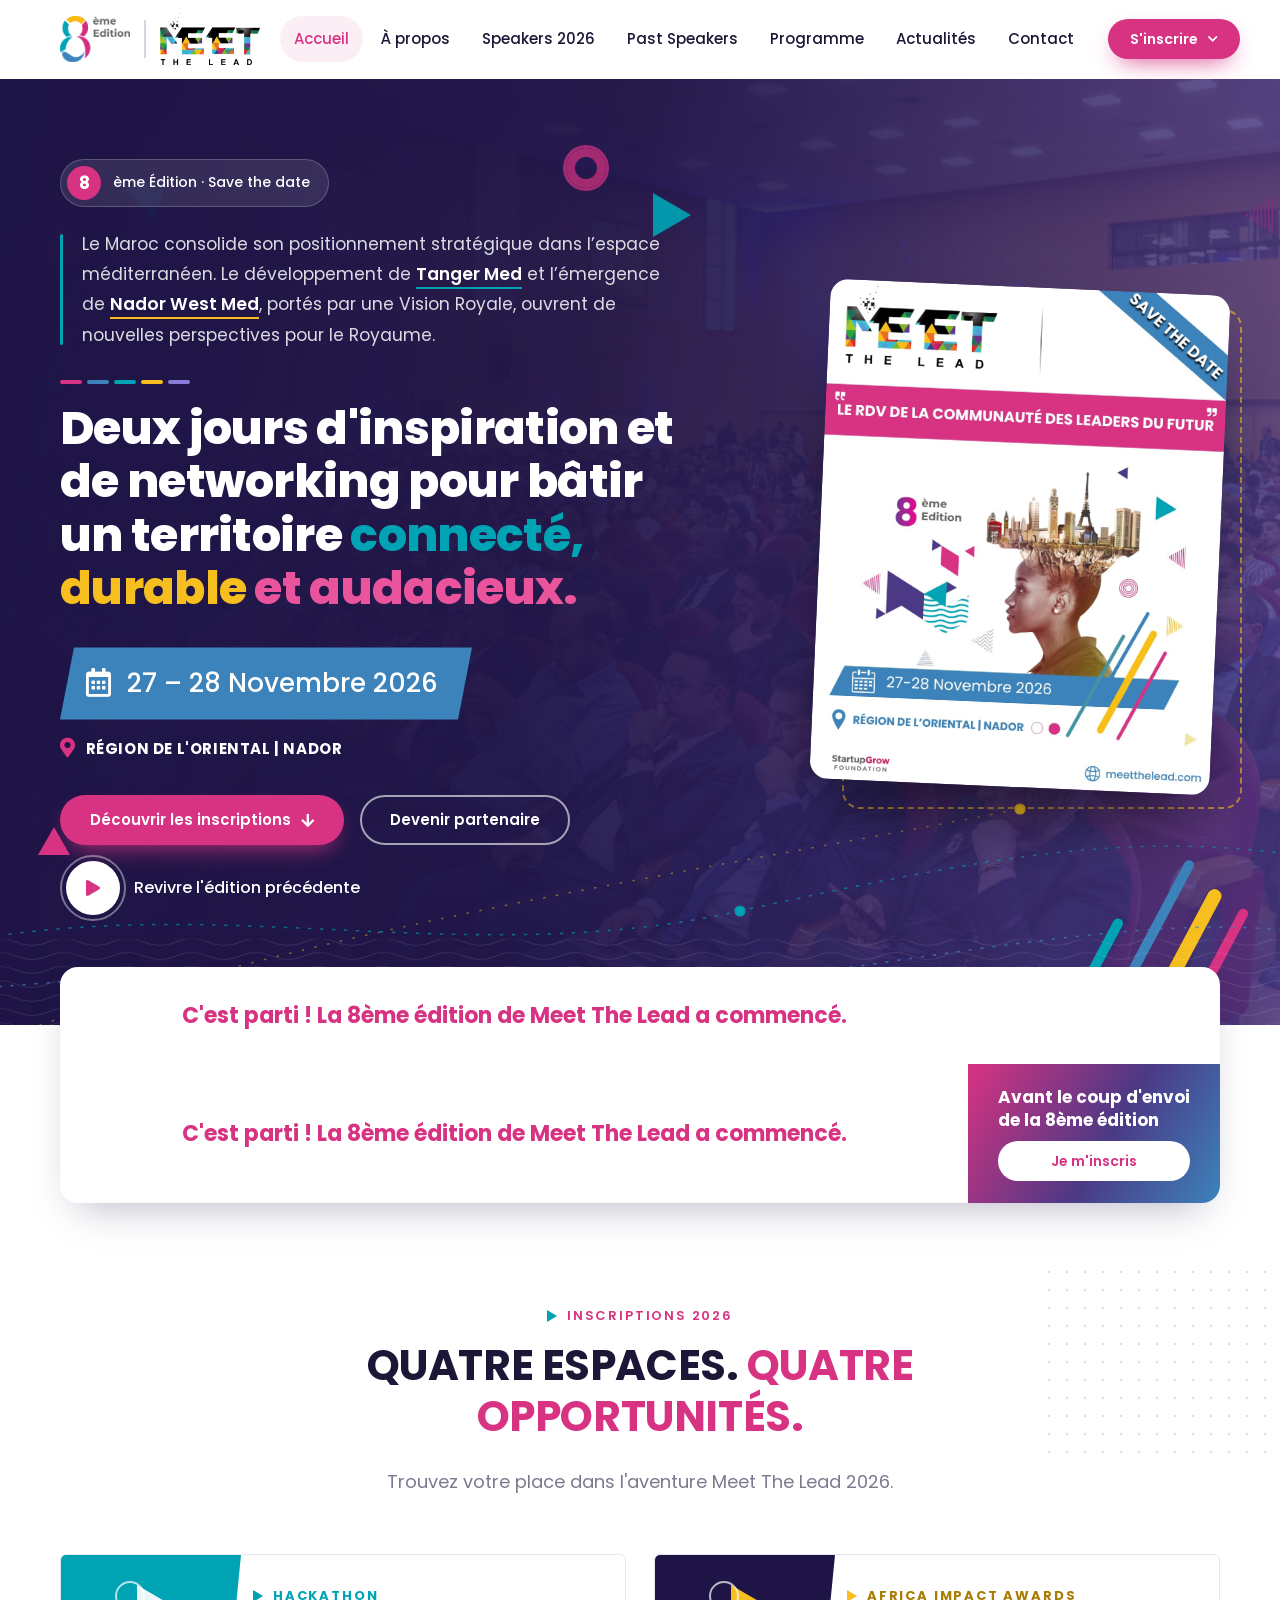
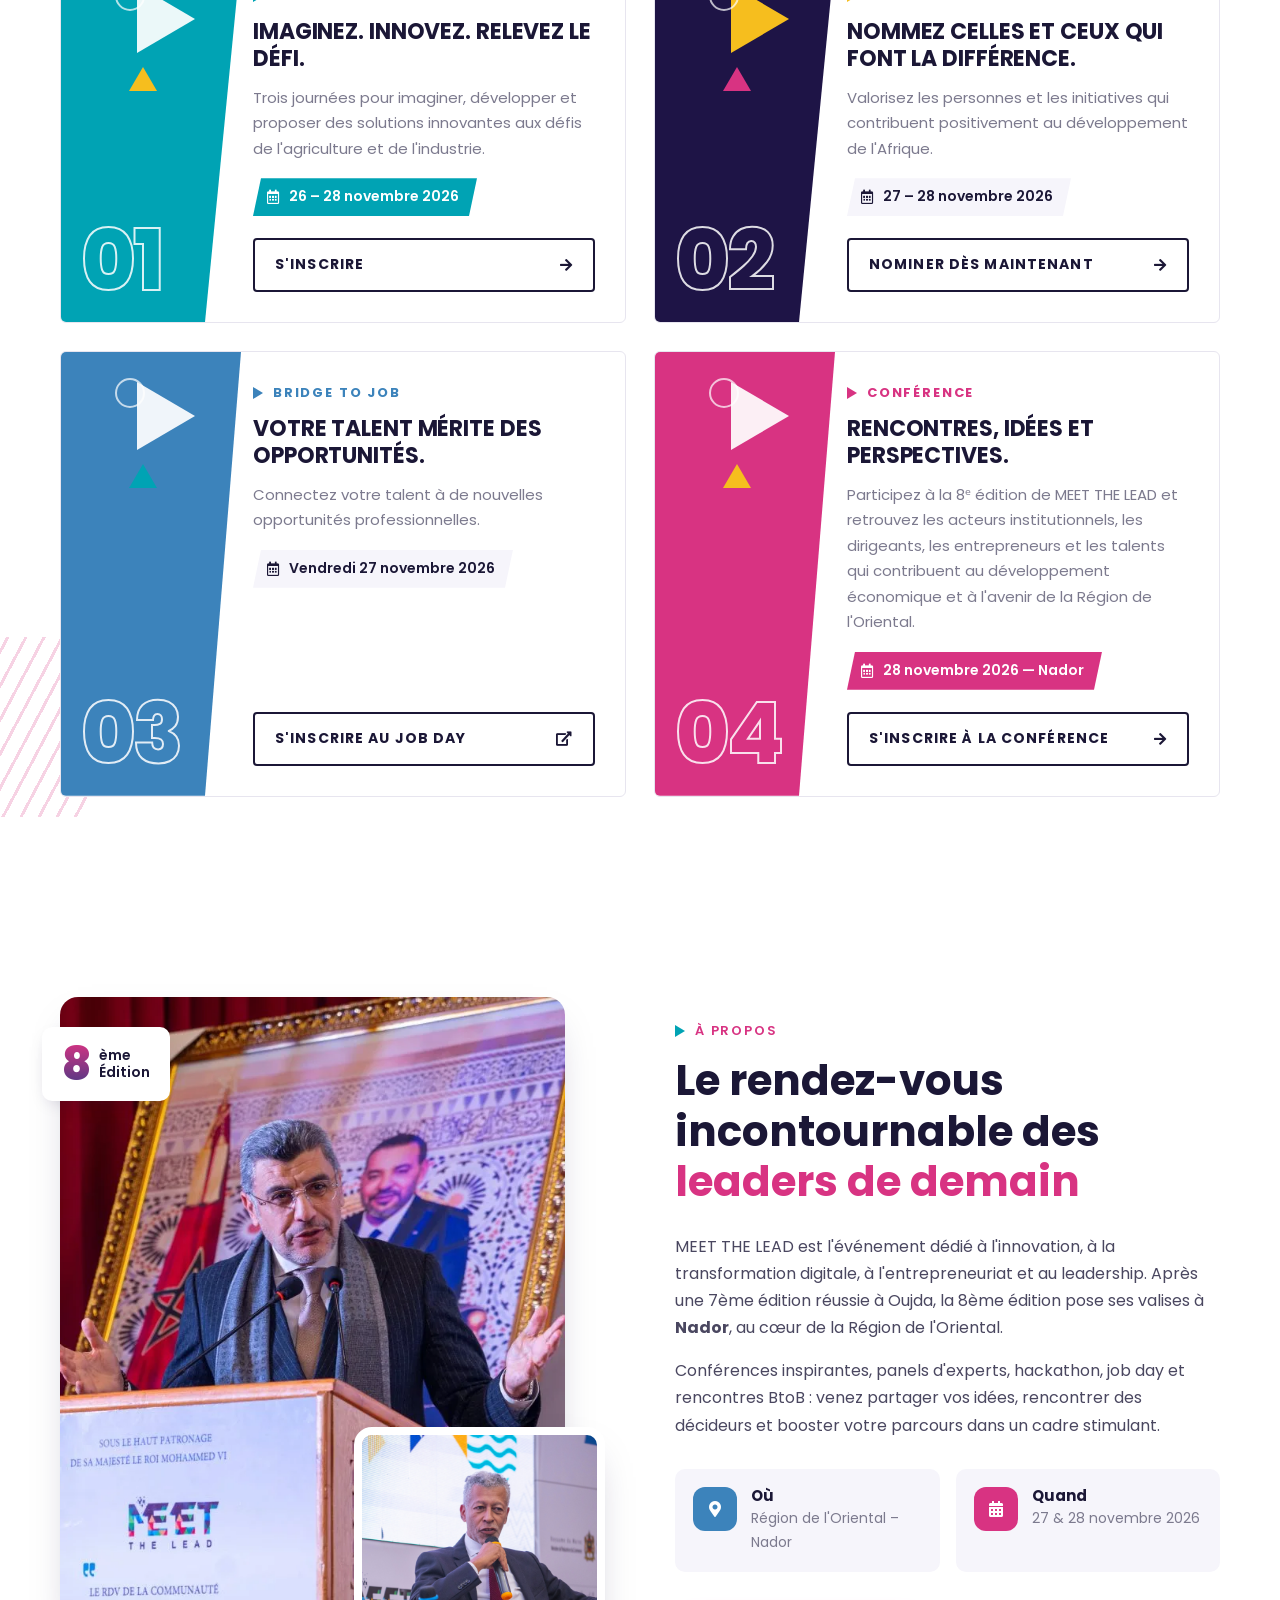
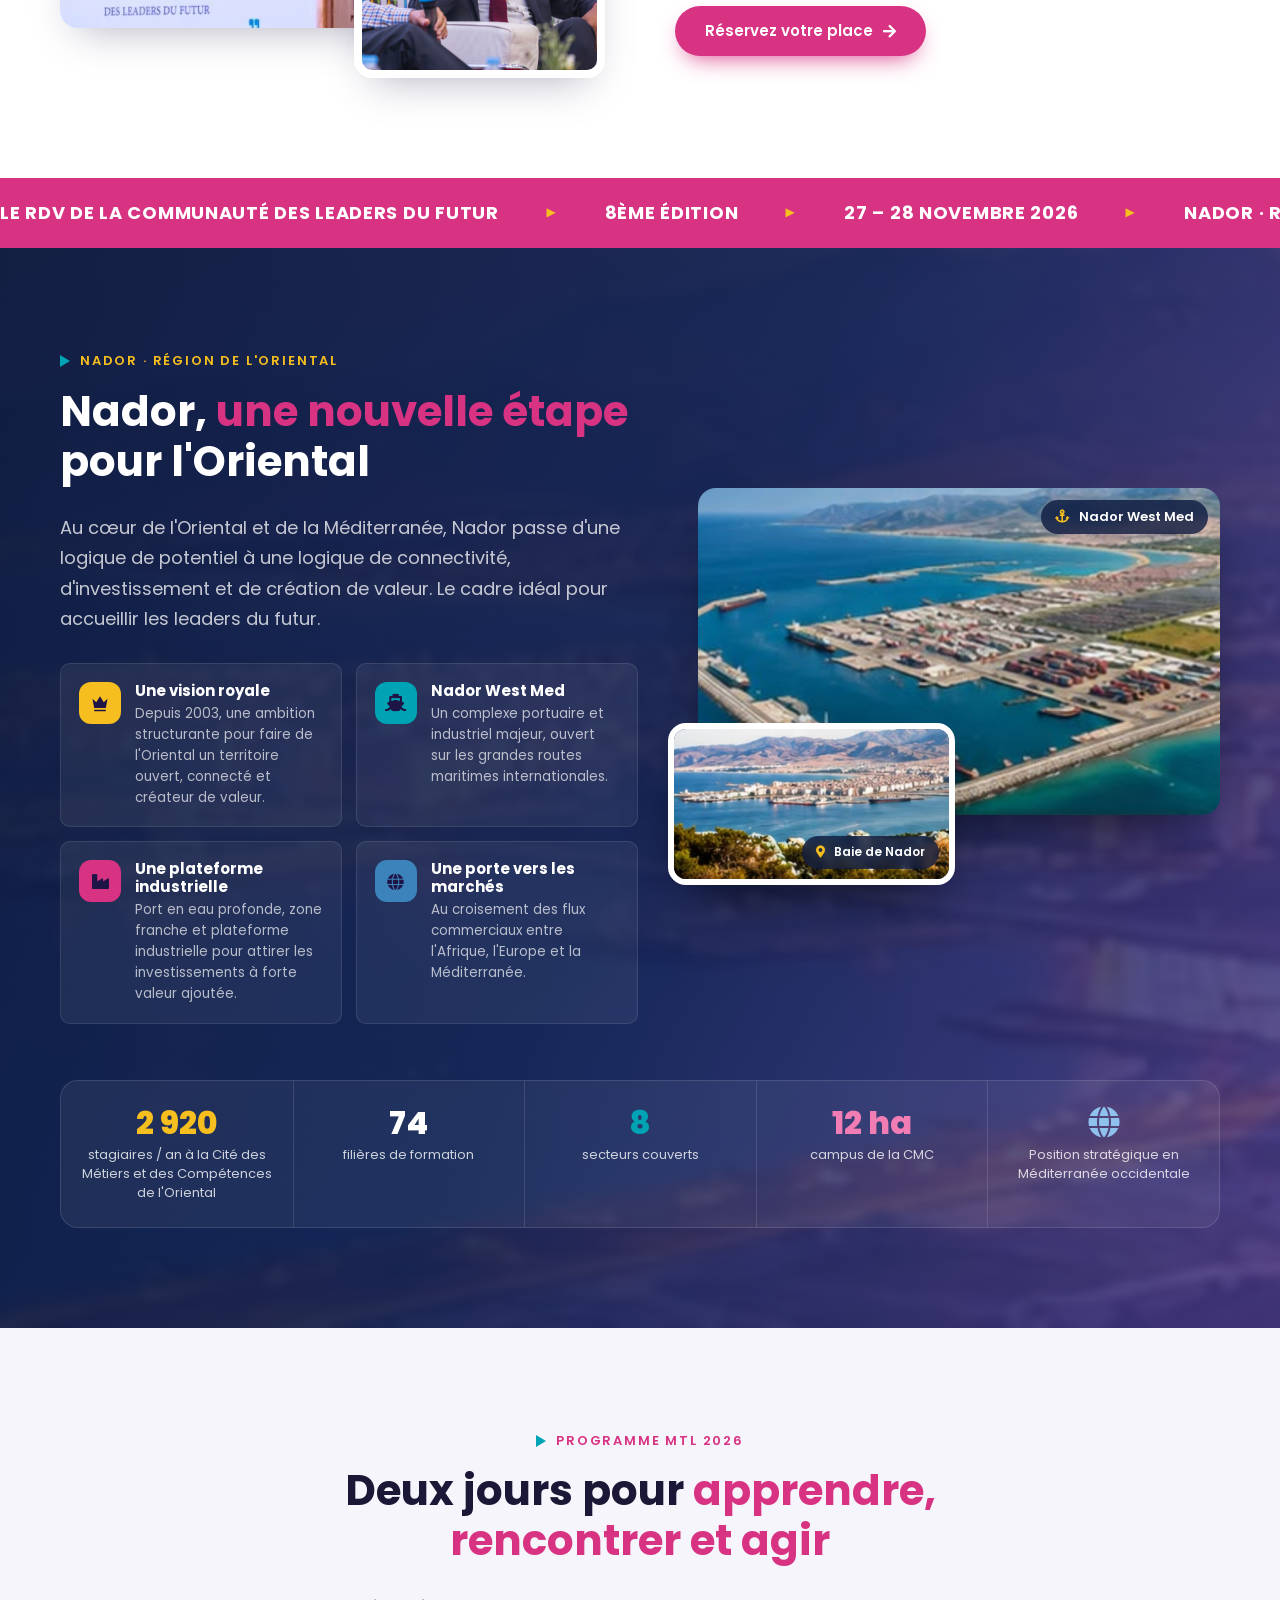
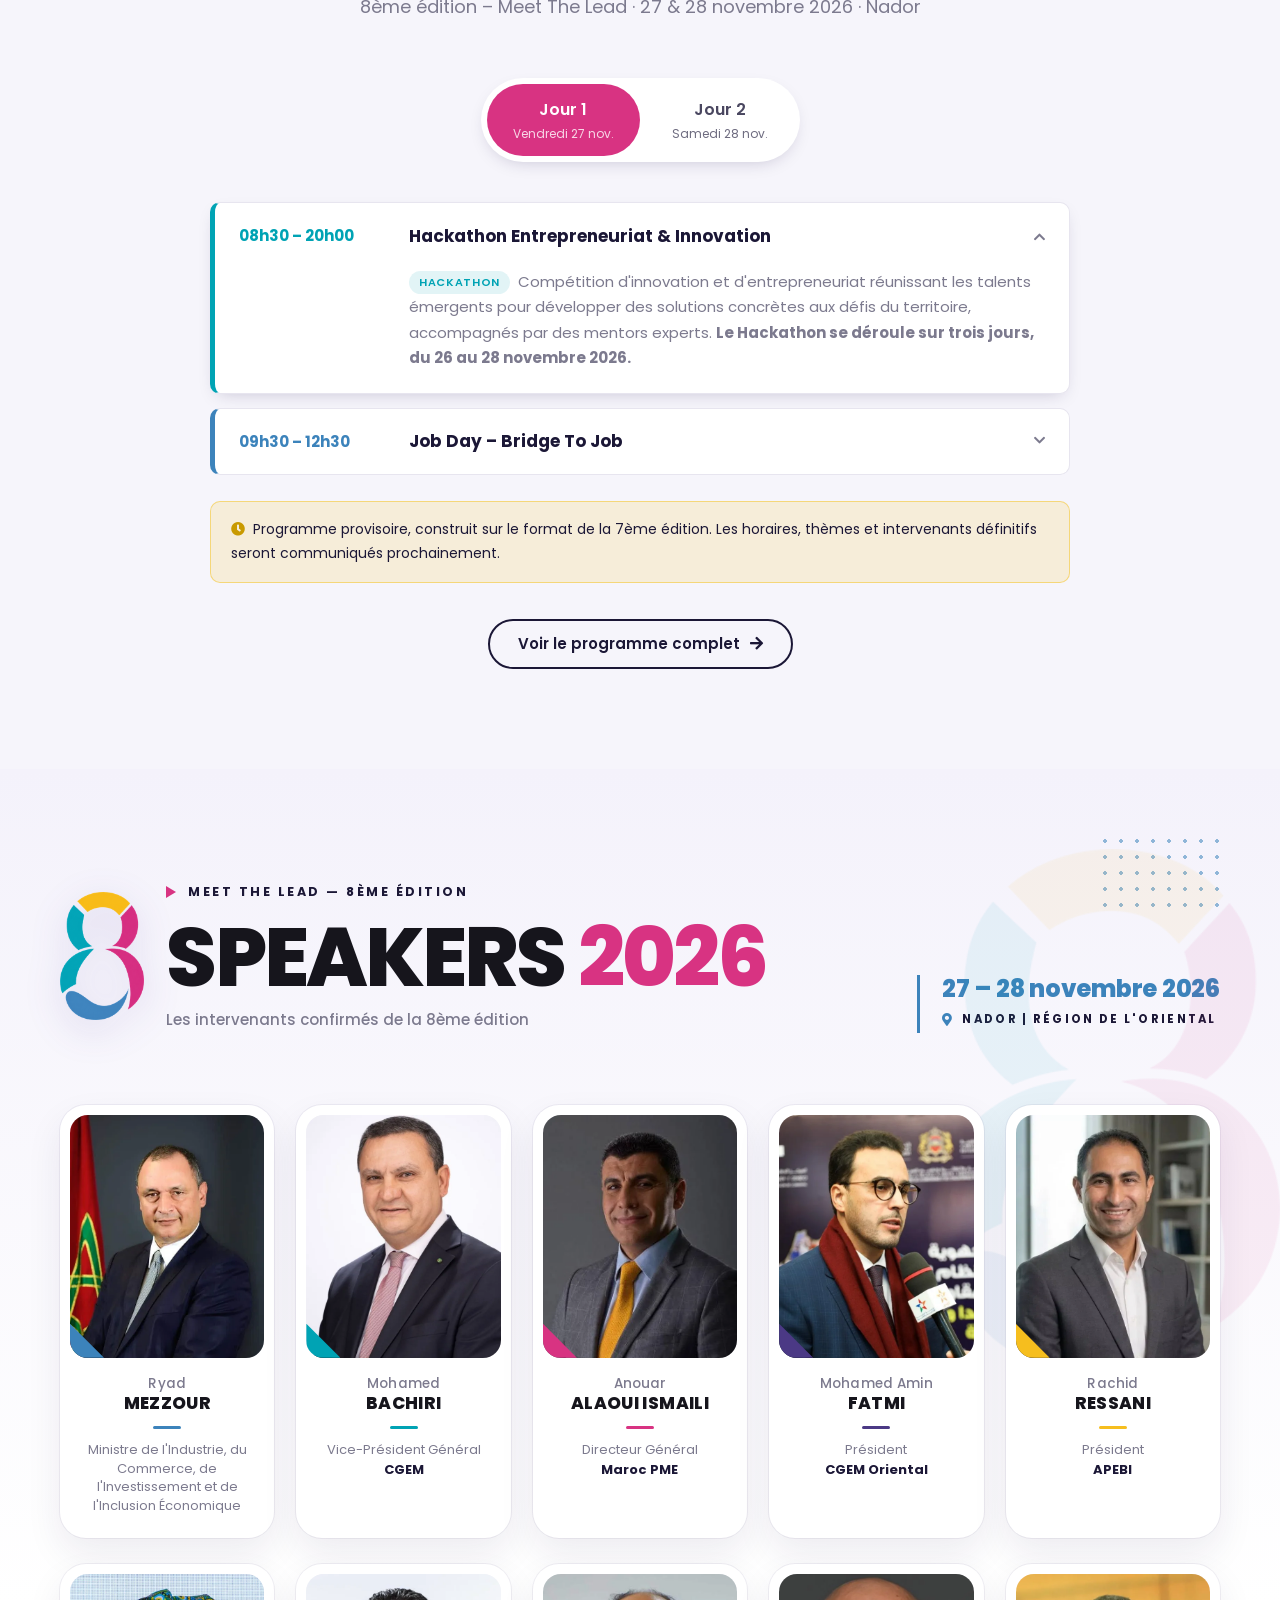
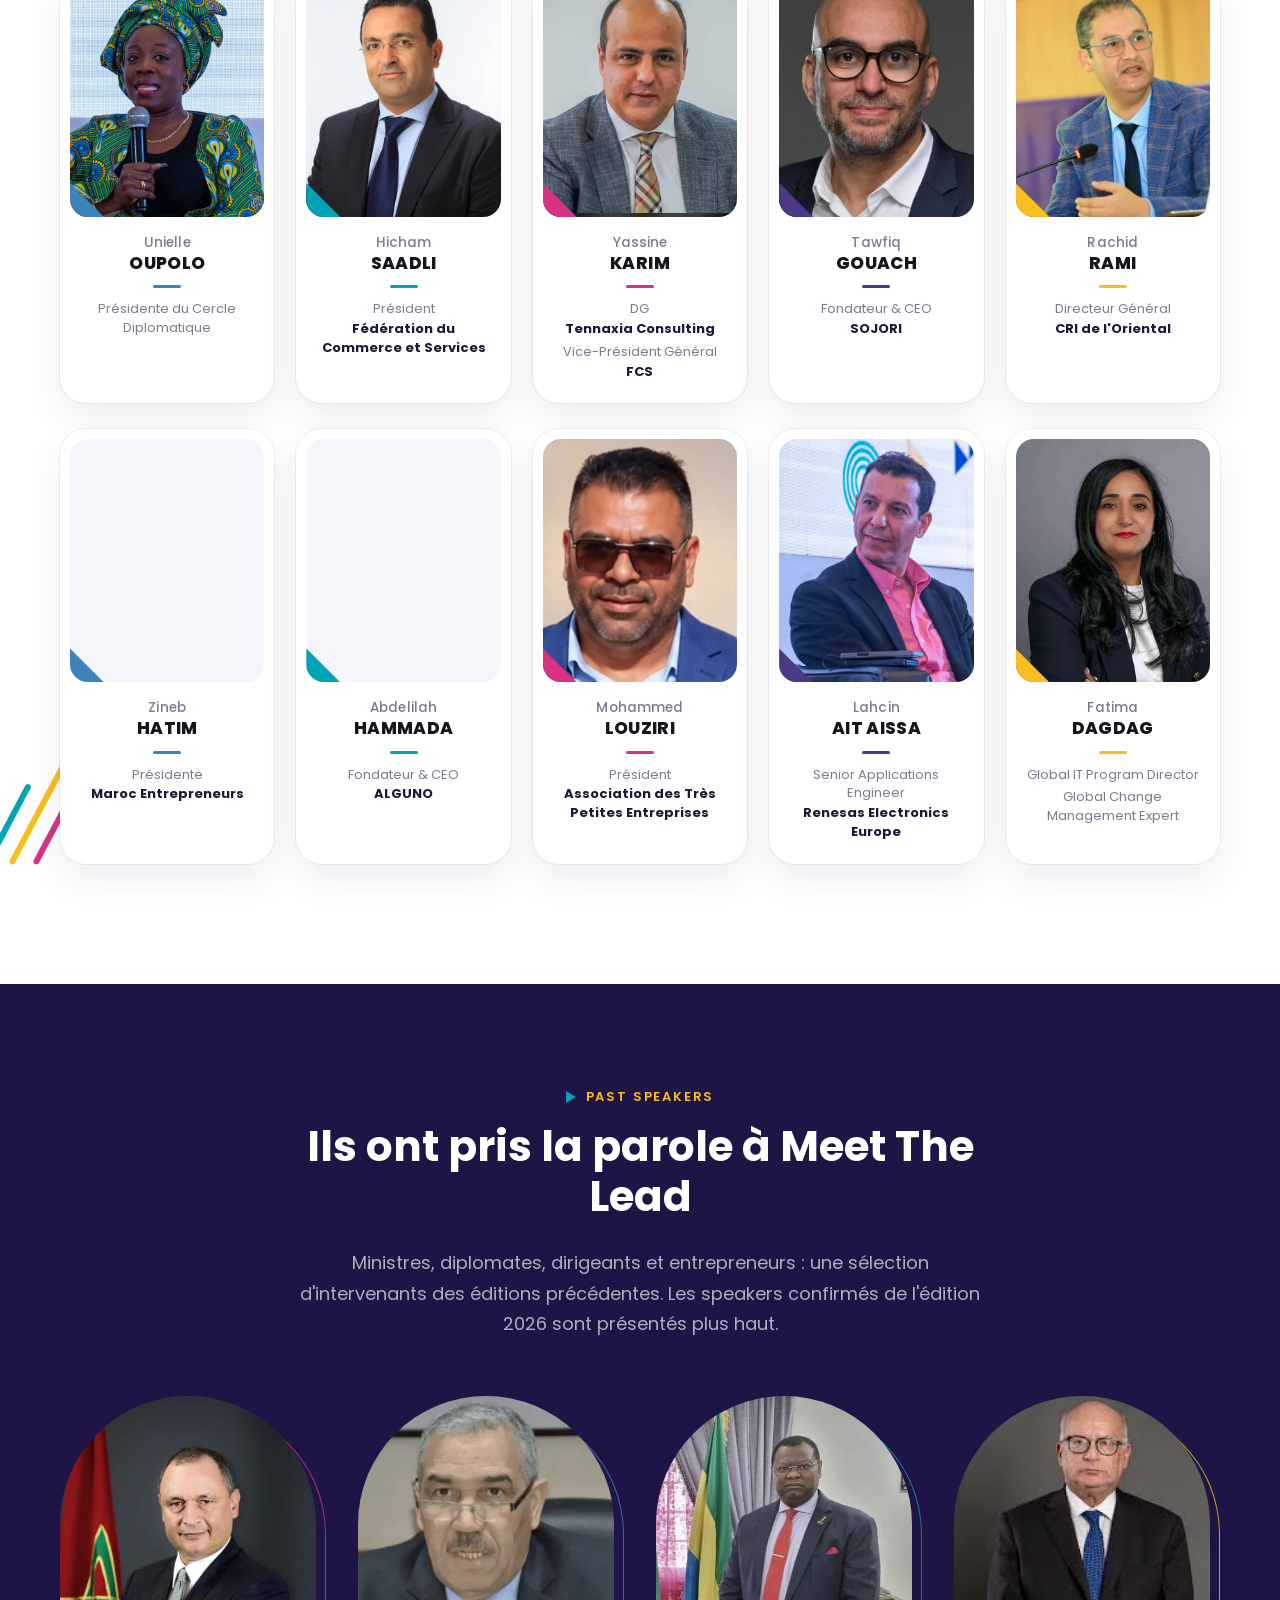
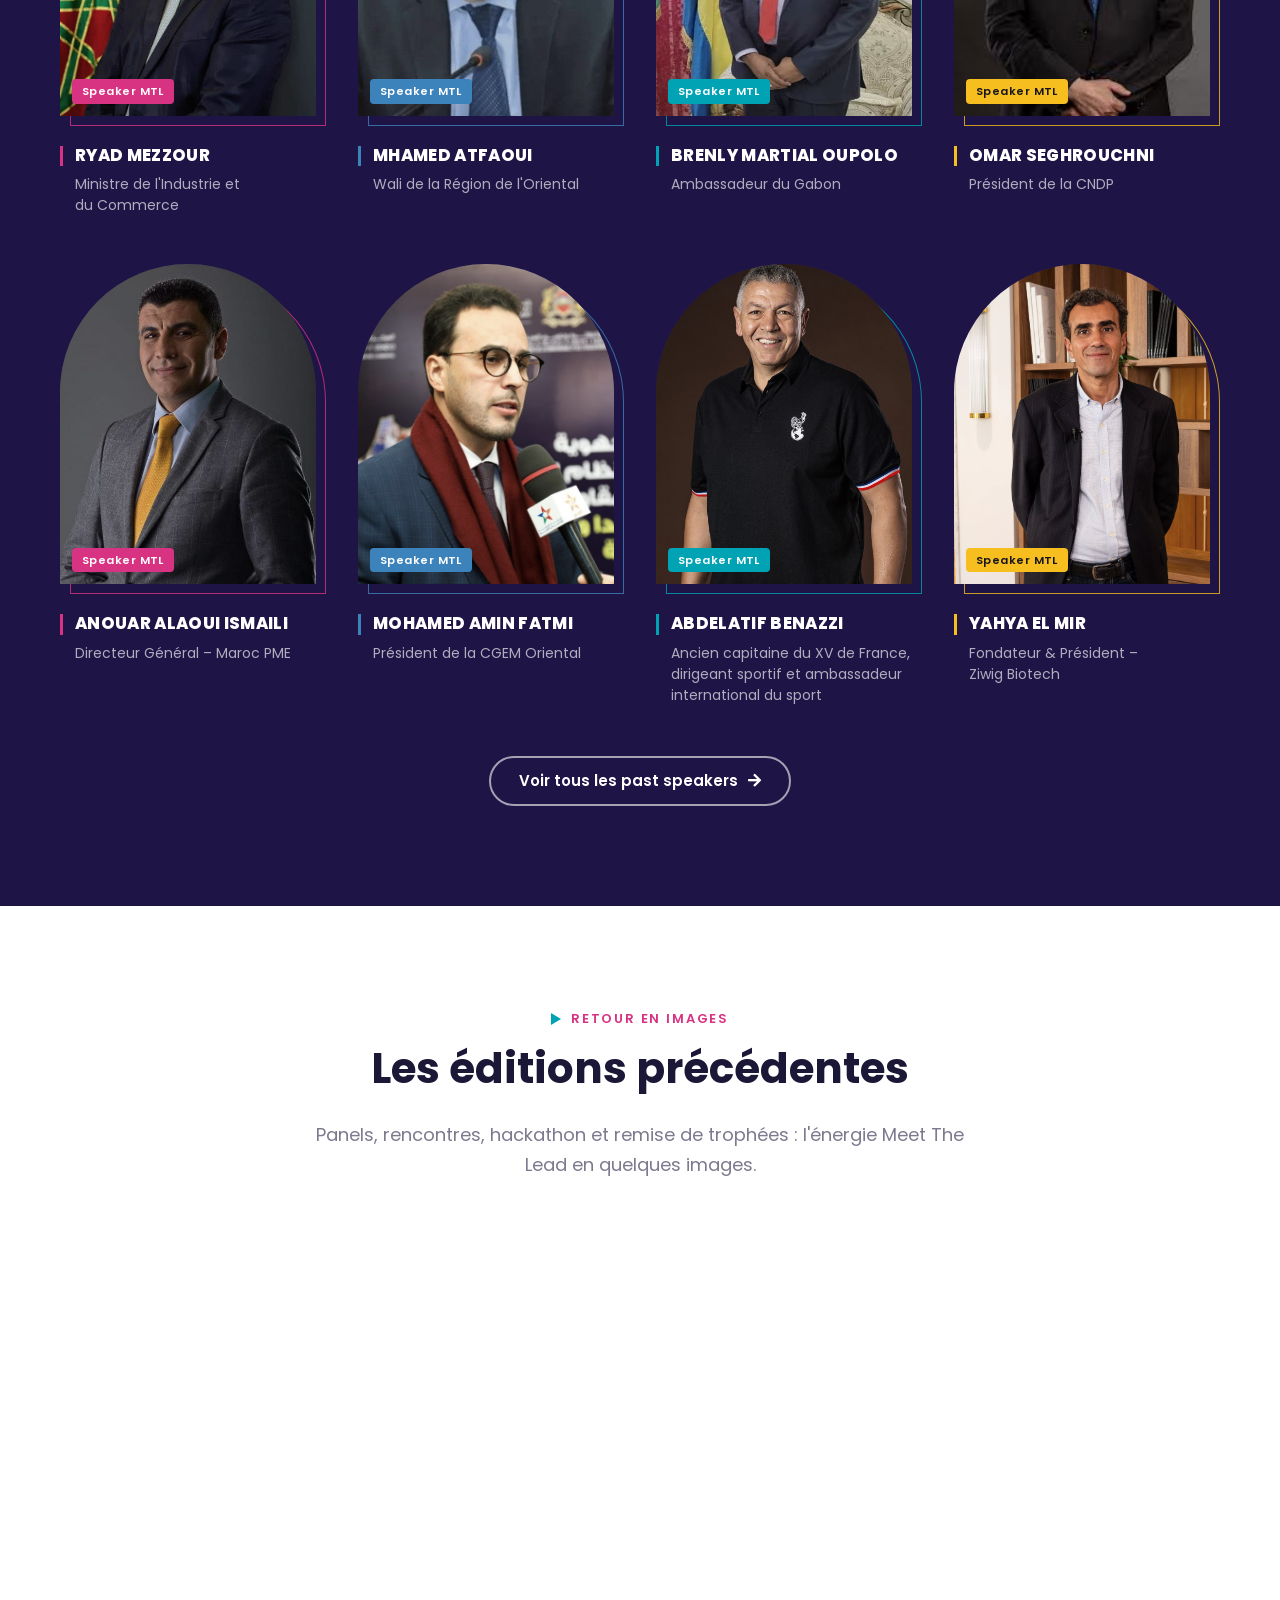
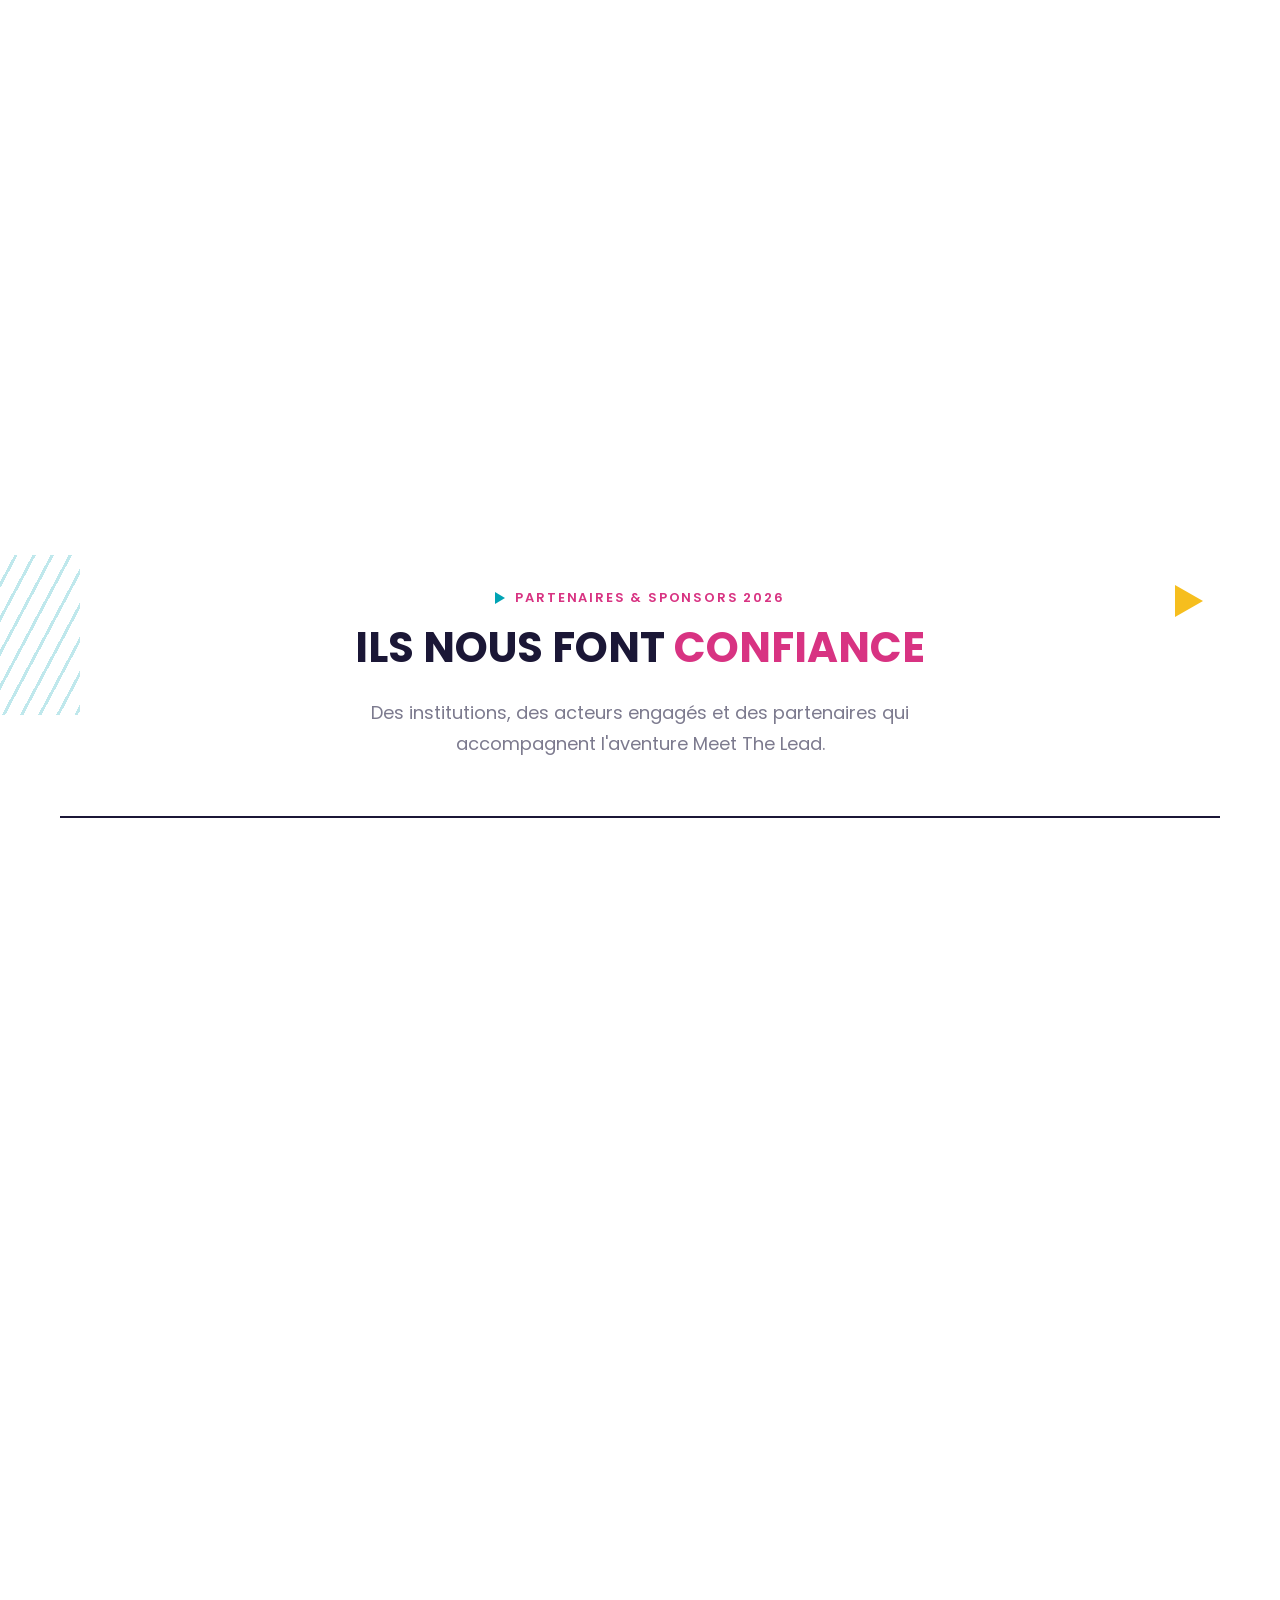
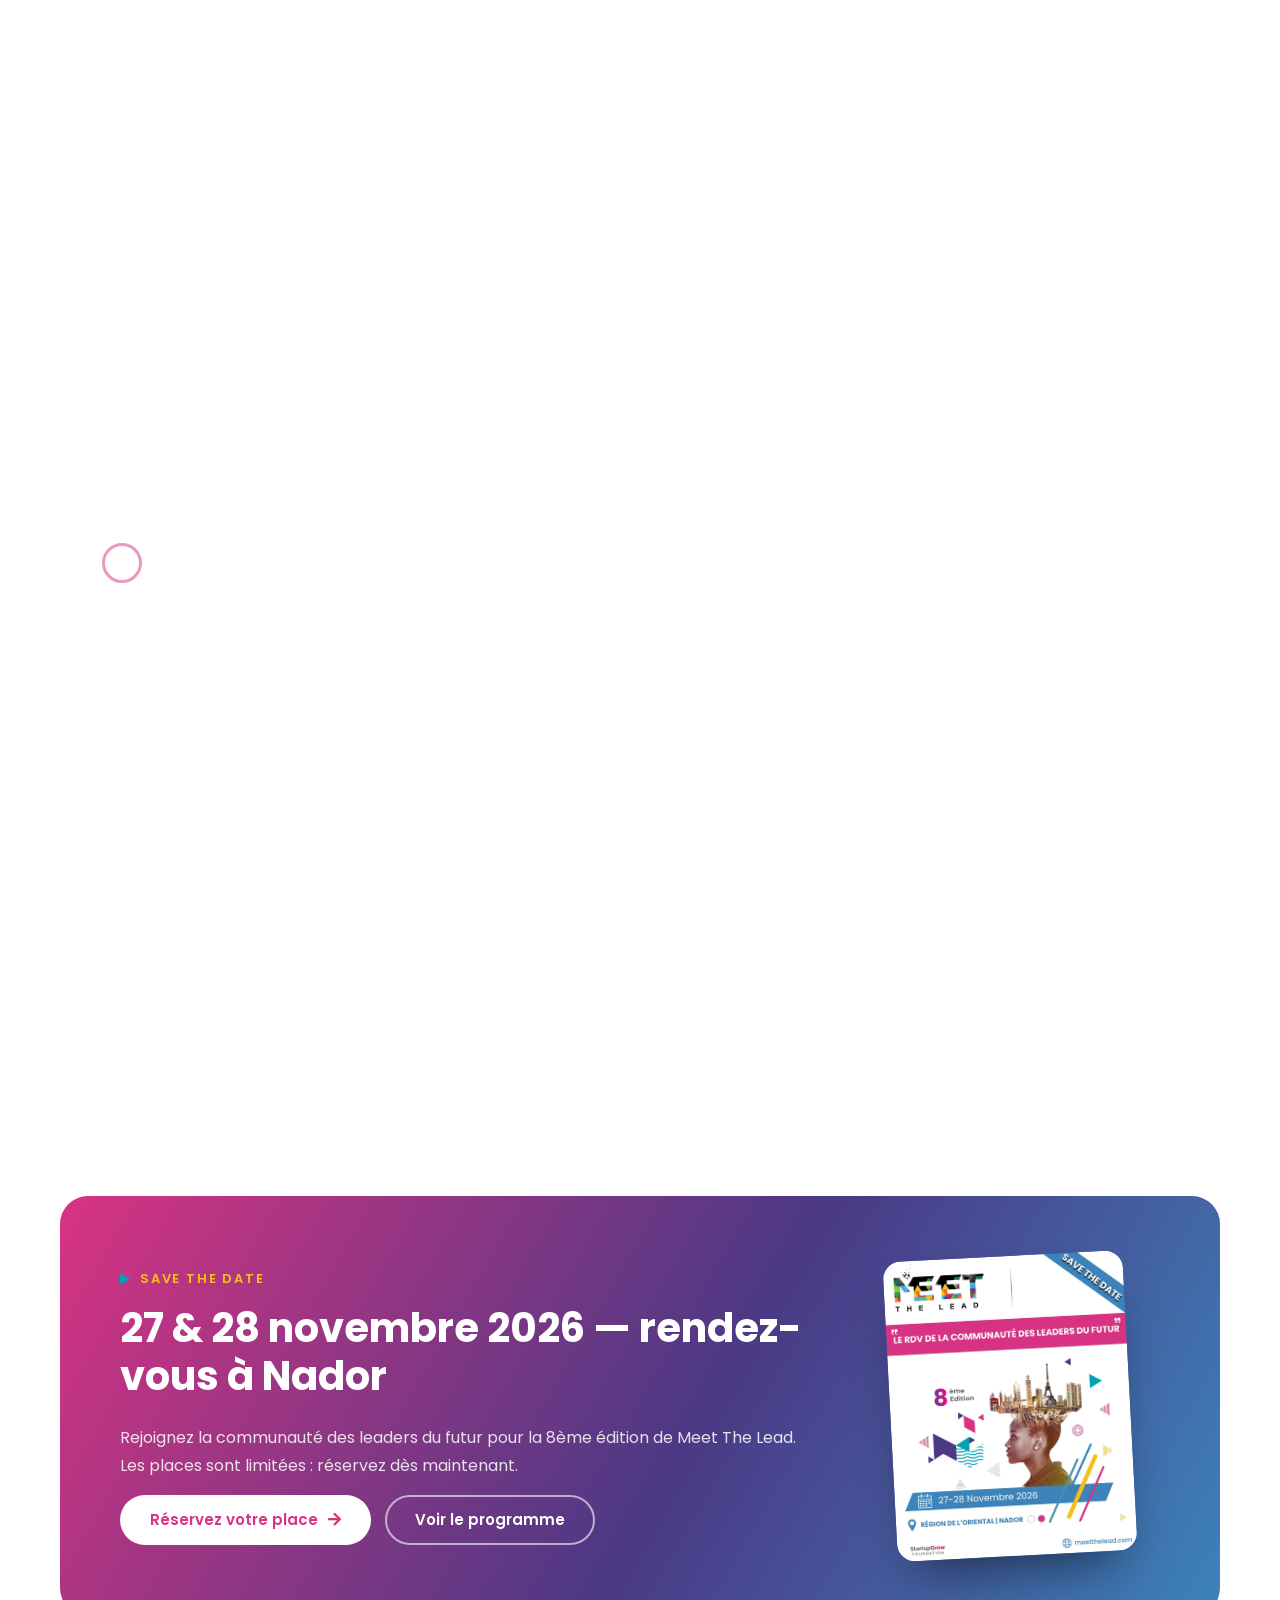
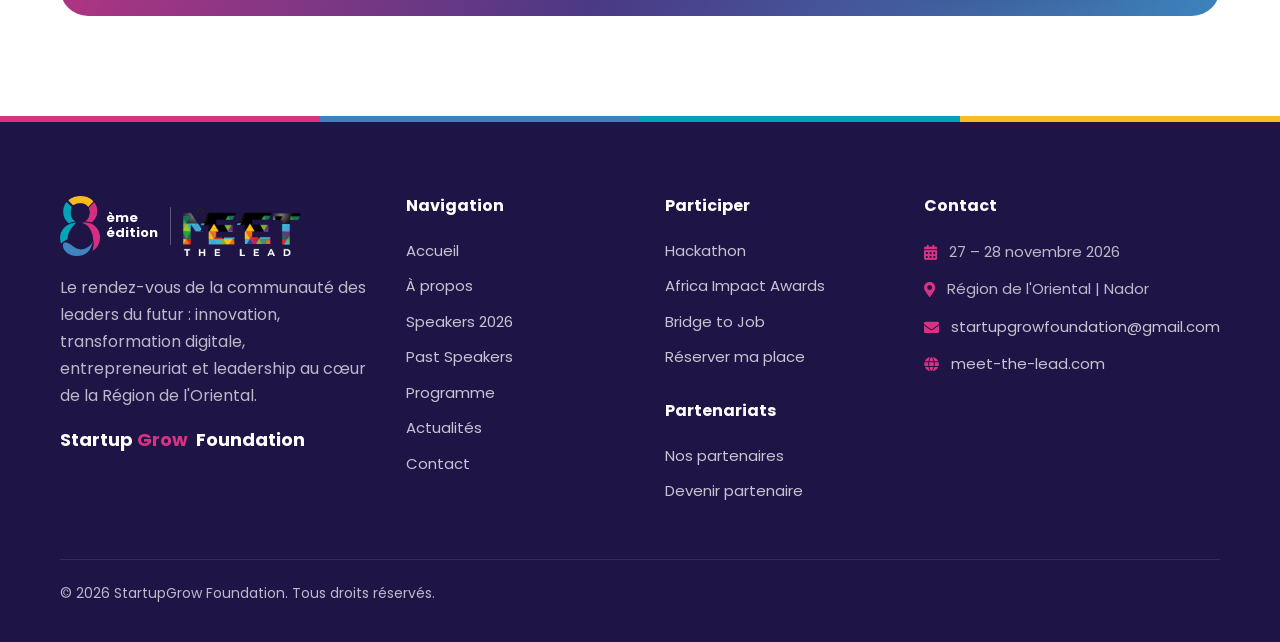
==== commit db8b2f2f: "Speakers 2026 v3 : cartes blanches, nom et fonction sous la photo, sans numéros Co-Authored-By: Clau" ====
--- a/index.html
+++ b/index.html
@@ -17,8 +17,8 @@
     <link rel="preconnect" href="https://fonts.gstatic.com" crossorigin>
     <link rel="stylesheet" href="https://fonts.googleapis.com/css2?family=Poppins:wght@400;500;600;700;800&display=swap">
     <link rel="stylesheet" href="assets/css/fontawesome-all.min.css">
-    <link rel="stylesheet" href="assets/css/mtl.css?v=11">
-    <link rel="stylesheet" href="assets/css/mtl-v2.css?v=11">
+    <link rel="stylesheet" href="assets/css/mtl.css?v=12">
+    <link rel="stylesheet" href="assets/css/mtl-v2.css?v=12">
 </head>
 
 <body>
@@ -565,8 +565,8 @@
         </div>
     </div>
 
-    <script src="assets/js/mtl-data.js?v=11"></script>
-    <script src="assets/js/mtl.js?v=11"></script>
+    <script src="assets/js/mtl-data.js?v=12"></script>
+    <script src="assets/js/mtl.js?v=12"></script>
 </body>
 
 </html>
--- a/assets/css/mtl-v2.css
+++ b/assets/css/mtl-v2.css
@@ -765,45 +765,46 @@
 .ns-eight { flex-shrink: 0; width: auto; height: 128px; filter: drop-shadow(0 10px 18px rgba(60,40,140,.16)); }
 .ns-sub { margin: 12px 0 0; font-size: 15px; font-weight: 500; color: var(--muted); }
 
-.ns-grid.sp26-grid { display: grid; grid-template-columns: repeat(5, minmax(0, 1fr)); gap: 22px; max-width: none; }
-.sp26-item { min-width: 0; list-style: none; }
+.ns-grid.sp26-grid { display: grid; grid-template-columns: repeat(5, minmax(0, 1fr)); gap: 26px 22px; max-width: none; }
+.sp26-item { min-width: 0; list-style: none; display: flex; }
 .sp26-item.reveal { transition-delay: calc(var(--i, 0) * 55ms); }
-.sp26-card { position: relative; display: block; aspect-ratio: 4 / 5; overflow: hidden; border-radius: 22px; background: #1E1841; isolation: isolate;
-    box-shadow: 0 14px 34px rgba(30,24,65,.14), 0 0 0 1px rgba(30,24,65,.05); transition: transform .45s cubic-bezier(.2,.7,.2,1), box-shadow .45s; }
-.sp26-photo, .sp26-photo img { position: absolute; inset: 0; display: block; width: 100%; height: 100%; }
+.sp26-card { position: relative; display: flex; flex-direction: column; width: 100%; padding: 10px 10px 22px; border-radius: 26px; background: #fff;
+    box-shadow: 0 16px 36px rgba(36,26,80,.08), 0 0 0 1px rgba(36,26,80,.06); transition: transform .45s cubic-bezier(.2,.7,.2,1), box-shadow .45s; }
+.sp26-pic { position: relative; aspect-ratio: 4 / 5; overflow: hidden; border-radius: 18px; background: var(--bg-soft); }
+.sp26-pic::after { content: ""; position: absolute; left: 0; bottom: 0; z-index: 1; width: 34px; height: 34px; background: var(--c); clip-path: polygon(0 0, 0 100%, 100% 100%); }
+.sp26-photo, .sp26-photo img { display: block; width: 100%; height: 100%; }
 .sp26-photo img { object-fit: cover; object-position: center 20%; transition: transform .9s cubic-bezier(.2,.7,.2,1); }
-.sp26-card::after { content: ""; position: absolute; inset: 0; z-index: 1; pointer-events: none;
-    background: linear-gradient(180deg, rgba(22,16,58,0) 34%, rgba(22,16,58,.55) 60%, rgba(22,16,58,.94) 100%); }
-.sp26-card::before { content: ""; position: absolute; left: 0; right: 0; bottom: 0; z-index: 3; height: 5px; background: var(--c); }
-.sp26-num { position: absolute; z-index: 2; top: 14px; left: 14px; display: grid; place-items: center; width: 34px; height: 34px;
-    font-size: 12px; font-weight: 800; letter-spacing: .02em; color: #fff; background: var(--c);
-    clip-path: polygon(0 0, 100% 0, 100% 70%, 70% 100%, 0 100%); }
-.sp26-txt { position: absolute; z-index: 2; left: 0; right: 0; bottom: 0; padding: 16px 16px 20px; color: #fff; }
-.sp26-name { margin: 0 0 8px; font-size: 17px; font-weight: 800; line-height: 1.12; letter-spacing: .015em; text-transform: uppercase; color: #fff; text-wrap: balance; }
-.sp26-name span { display: block; margin-bottom: 2px; font-size: 13px; font-weight: 500; letter-spacing: .02em; text-transform: none; color: rgba(255,255,255,.86); }
-.sp26-role { margin: 0; padding-left: 10px; border-left: 2px solid var(--c); font-size: 12.5px; line-height: 1.42; color: rgba(255,255,255,.8); text-wrap: pretty; }
+.sp26-txt { display: flex; flex-direction: column; align-items: center; padding: 18px 6px 0; text-align: center; }
+.sp26-name { margin: 0; font-size: 17px; font-weight: 800; line-height: 1.15; letter-spacing: .02em; text-transform: uppercase; color: var(--black); text-wrap: balance; }
+.sp26-name span { display: block; margin-bottom: 3px; font-size: 13.5px; font-weight: 500; letter-spacing: .01em; text-transform: none; color: var(--muted); }
+.sp26-bar { display: block; width: 28px; height: 3px; margin: 12px 0; border-radius: 3px; background: var(--c); transition: width .45s cubic-bezier(.2,.7,.2,1); }
+.sp26-role { margin: 0; font-size: 13px; line-height: 1.45; color: var(--muted); text-wrap: pretty; }
 .sp26-role span { display: block; }
-.sp26-role b { font-weight: 700; color: #fff; }
+.sp26-role span + span { margin-top: 4px; }
+.sp26-role b { display: block; margin-top: 1px; font-weight: 700; color: var(--ink); }
 @media (hover: hover) {
-    .sp26-item:hover .sp26-card { transform: translateY(-6px); box-shadow: 0 22px 44px rgba(30,24,65,.22), 0 0 0 1px rgba(30,24,65,.05); }
+    .sp26-item:hover .sp26-card { transform: translateY(-6px); box-shadow: 0 24px 48px rgba(36,26,80,.14), 0 0 0 1px rgba(36,26,80,.06); }
     .sp26-item:hover .sp26-photo img { transform: scale(1.05); }
+    .sp26-item:hover .sp26-bar { width: 56px; }
 }
 @media (max-width: 1199px) { .ns-grid.sp26-grid { grid-template-columns: repeat(4, minmax(0, 1fr)); } }
 @media (max-width: 991px) {
-    .ns-grid.sp26-grid { grid-template-columns: repeat(3, minmax(0, 1fr)); gap: 18px; }
+    .ns-grid.sp26-grid { grid-template-columns: repeat(3, minmax(0, 1fr)); gap: 20px 16px; }
     .ns-eight { height: 104px; }
 }
 @media (max-width: 680px) {
-    .ns-grid.sp26-grid { grid-template-columns: repeat(2, minmax(0, 1fr)); gap: 12px; }
+    .ns-grid.sp26-grid { grid-template-columns: repeat(2, minmax(0, 1fr)); gap: 14px 12px; }
     .ns-head-main { gap: 14px; }
     .ns-eight { height: 82px; }
     .ns-eight-bg { height: 300px; right: -60px; }
-    .sp26-card { border-radius: 16px; }
-    .sp26-num { top: 10px; left: 10px; width: 28px; height: 28px; font-size: 10.5px; }
-    .sp26-txt { padding: 12px 11px 14px; }
-    .sp26-name { font-size: 13.5px; margin-bottom: 6px; }
-    .sp26-name span { font-size: 11px; }
-    .sp26-role { padding-left: 7px; font-size: 10.8px; line-height: 1.36; }
+    .sp26-card { padding: 7px 7px 16px; border-radius: 18px; }
+    .sp26-pic { border-radius: 13px; }
+    .sp26-pic::after { width: 24px; height: 24px; }
+    .sp26-txt { padding: 12px 2px 0; }
+    .sp26-name { font-size: 13.5px; }
+    .sp26-name span { font-size: 11.5px; }
+    .sp26-bar { margin: 9px 0; width: 22px; }
+    .sp26-role { font-size: 11.5px; line-height: 1.4; }
 }
 
 /* v11 — en-tête compact entre 992 et 1279 px : le menu reste sur une ligne */
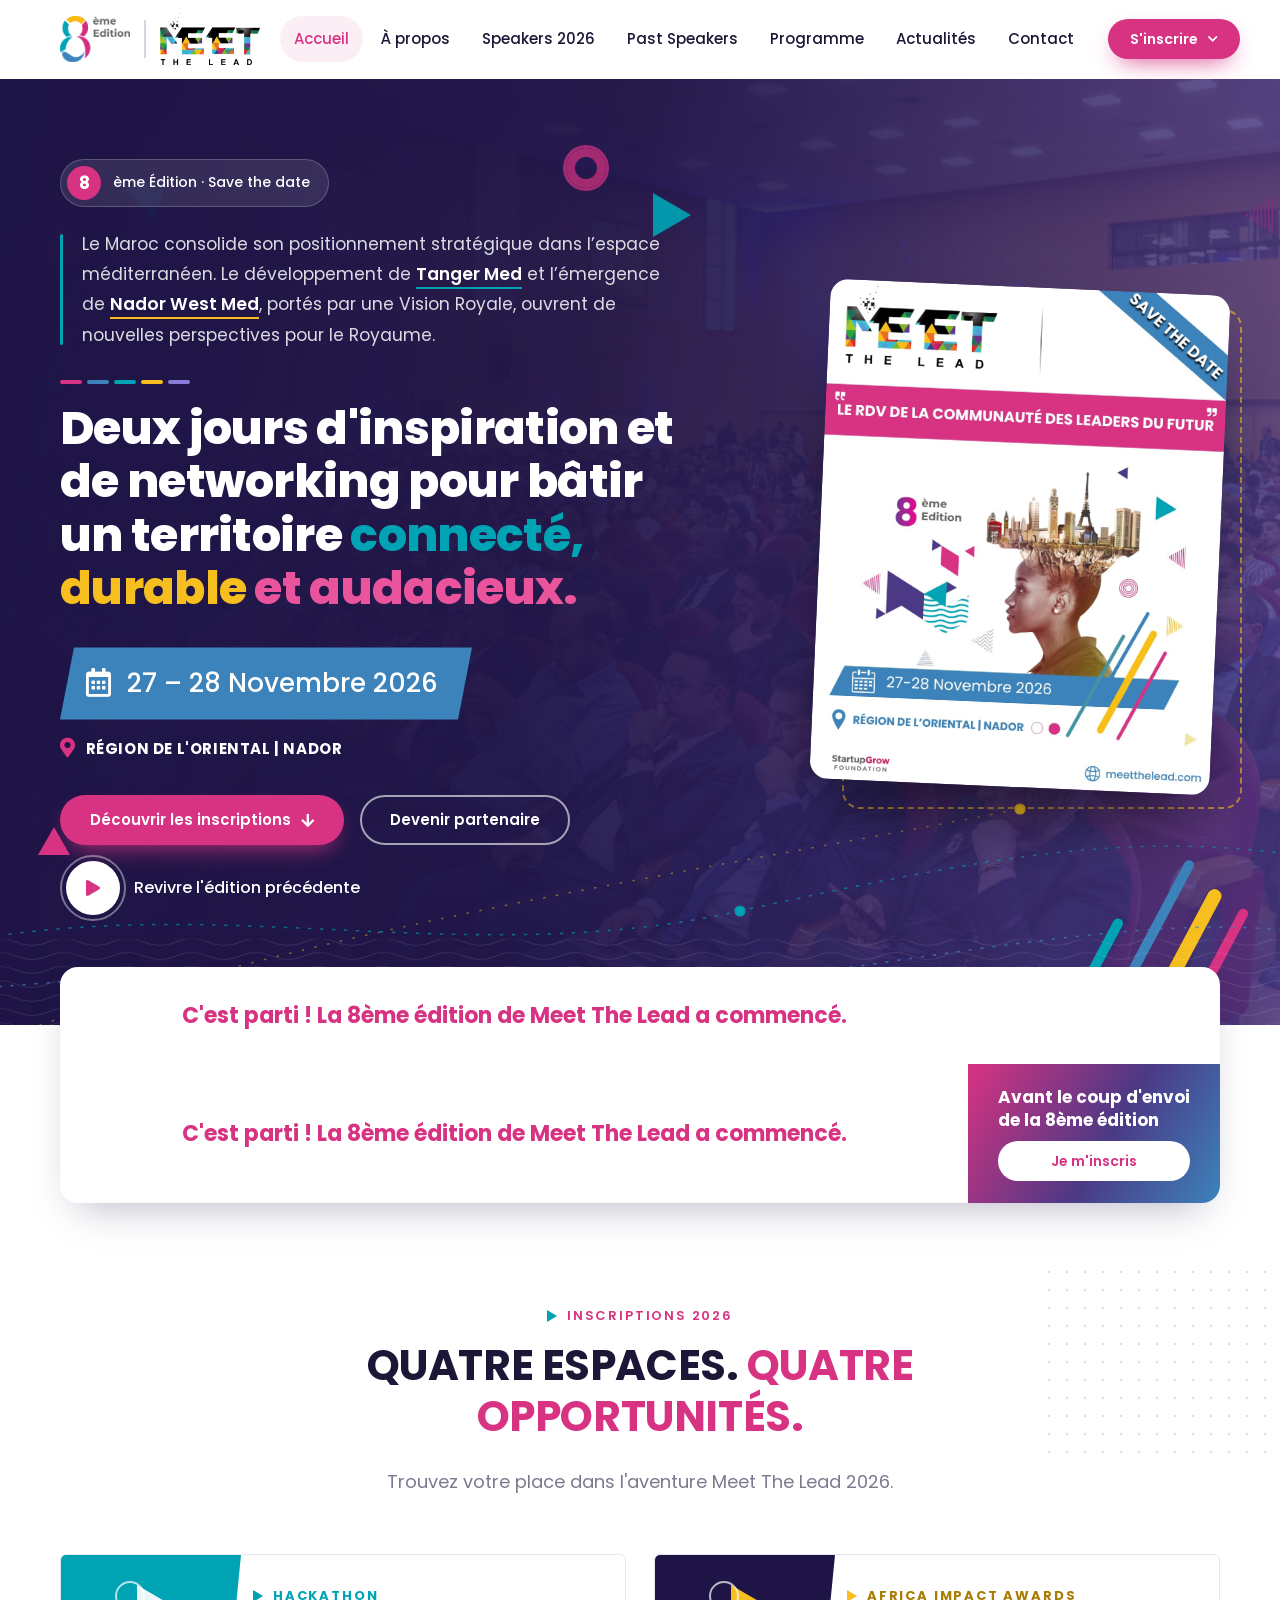
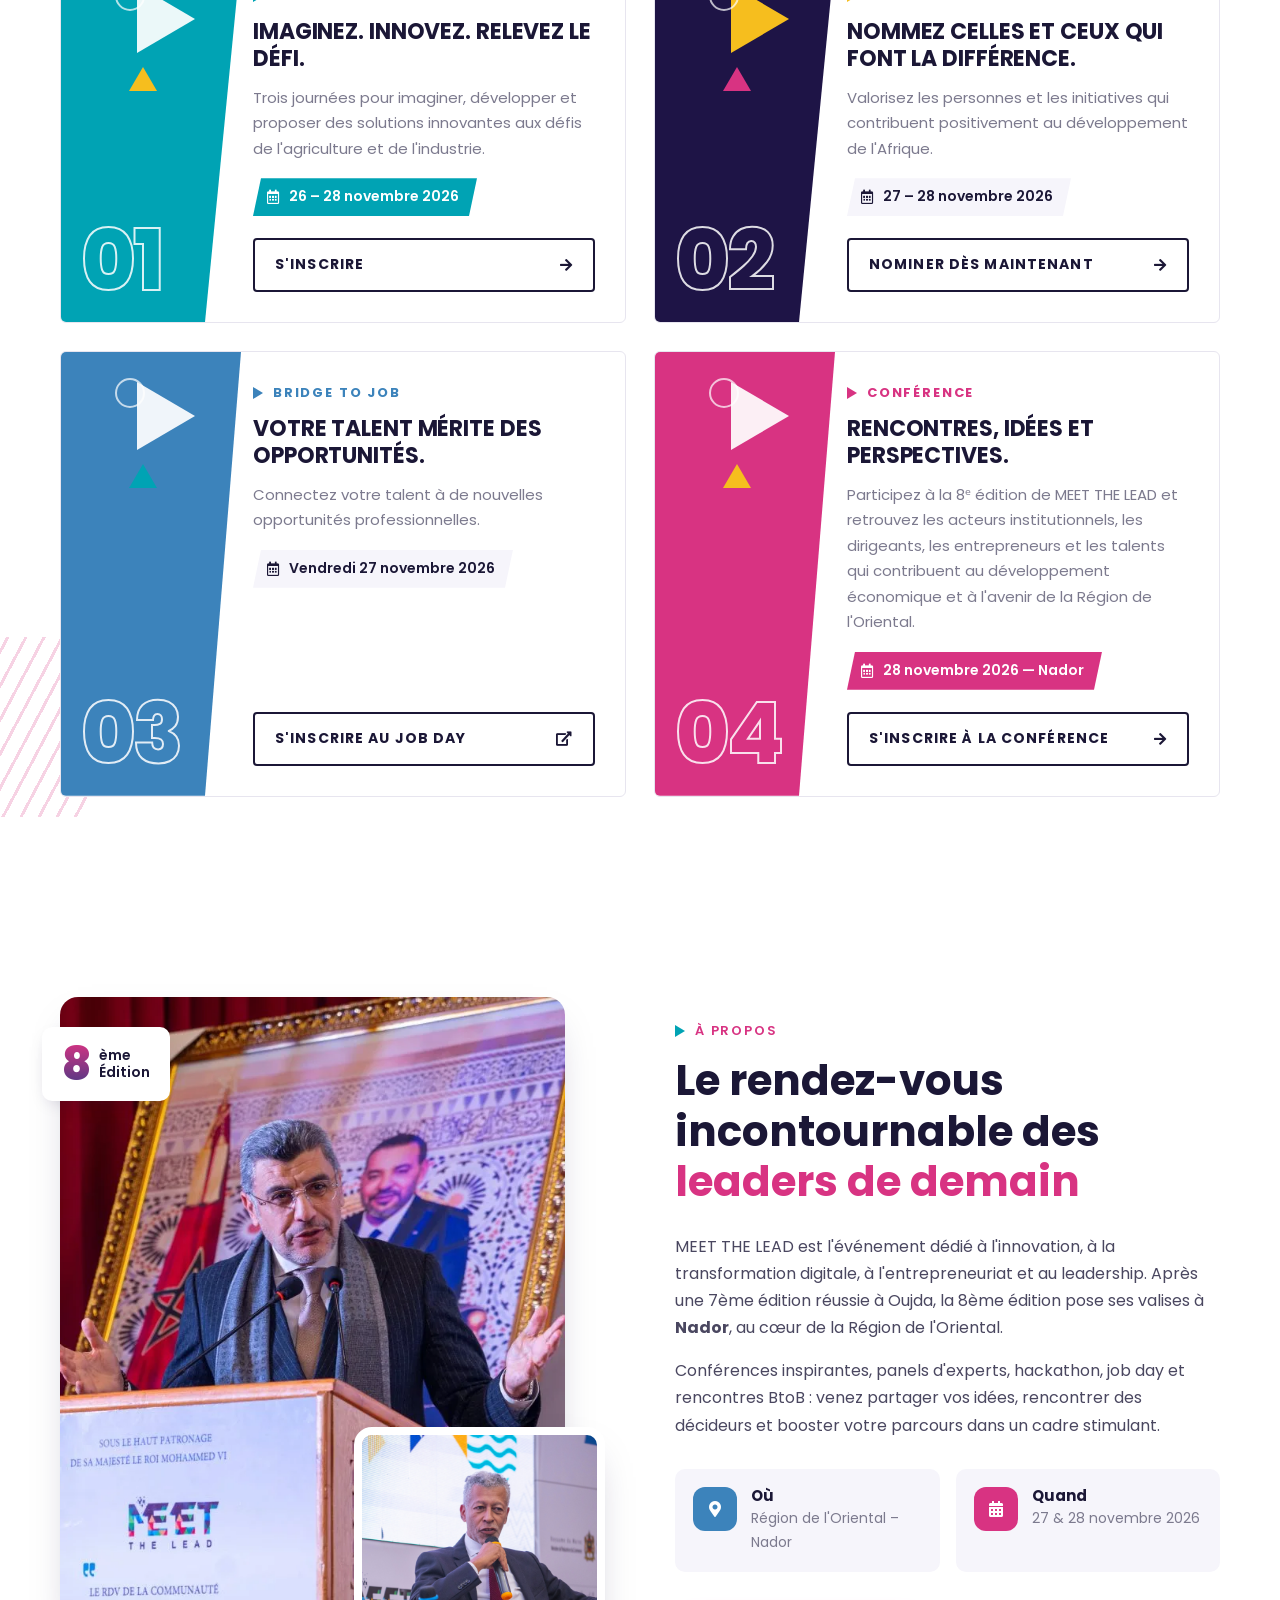
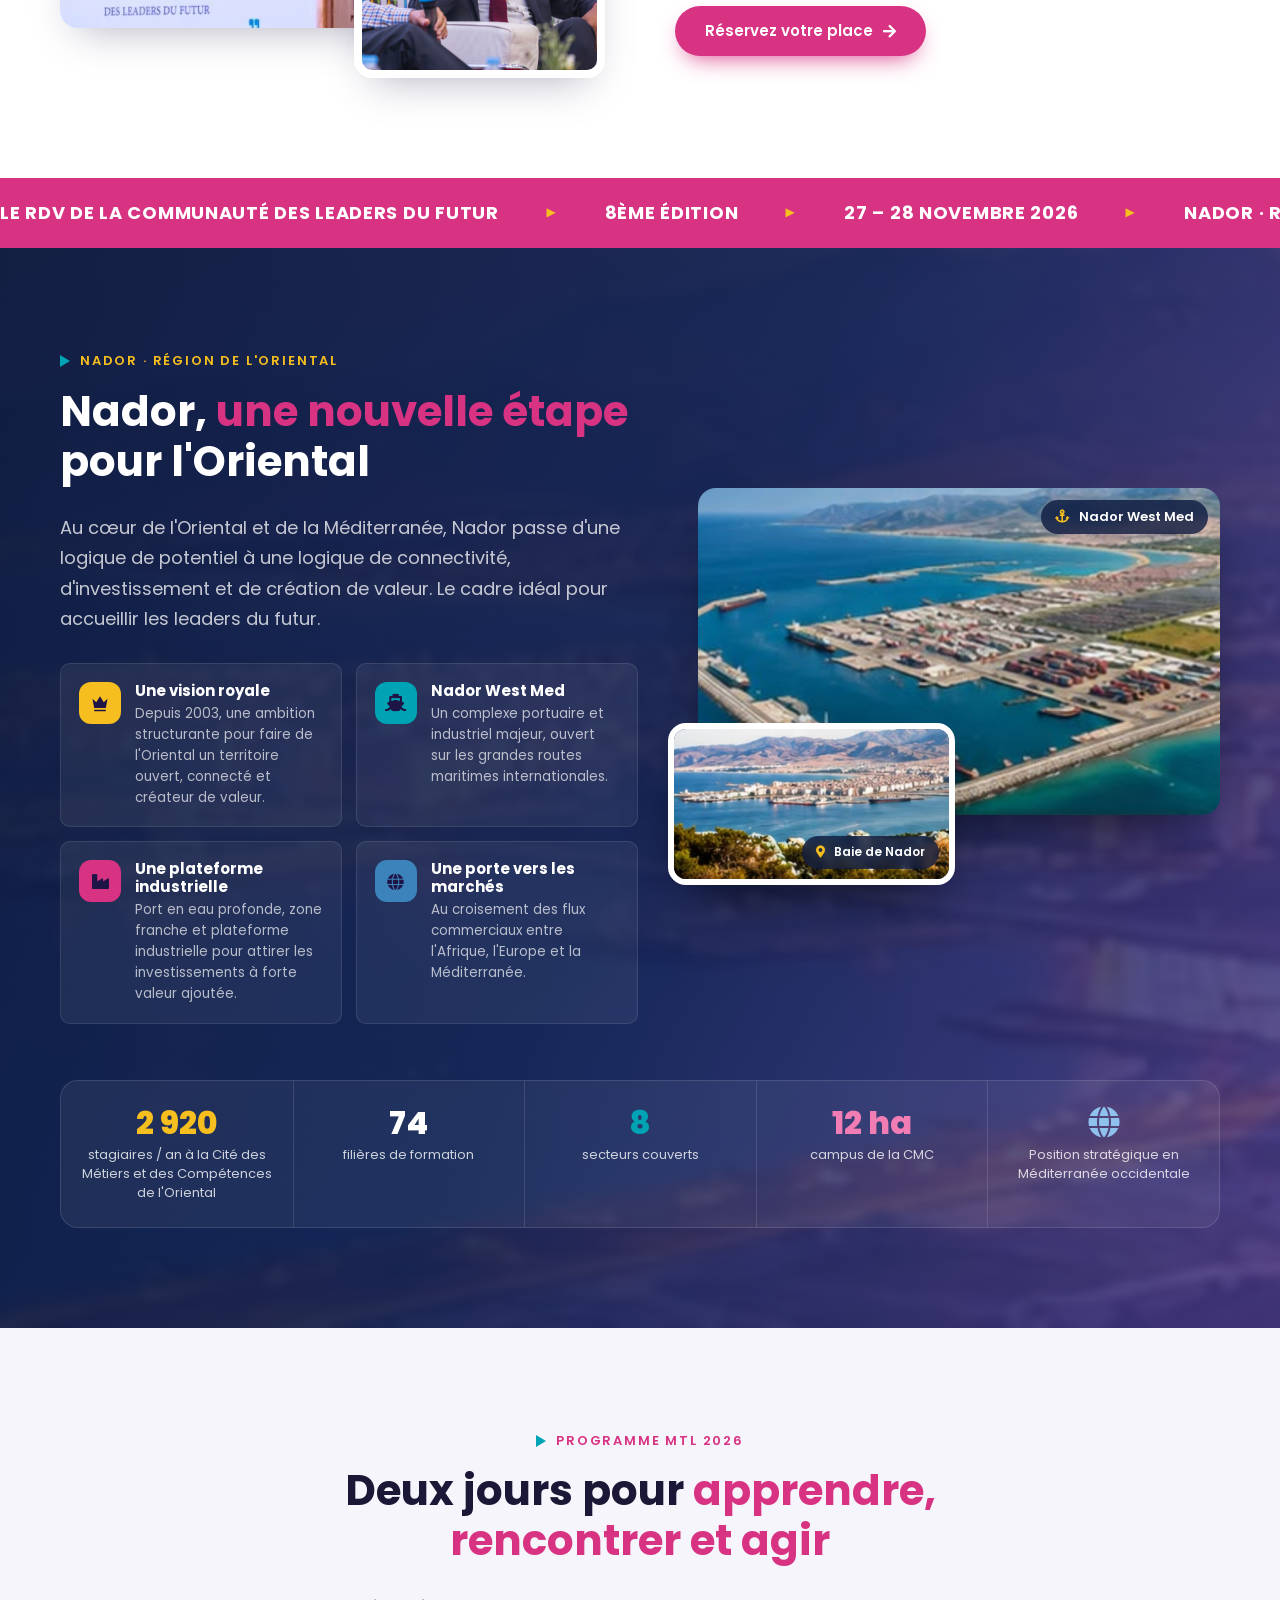
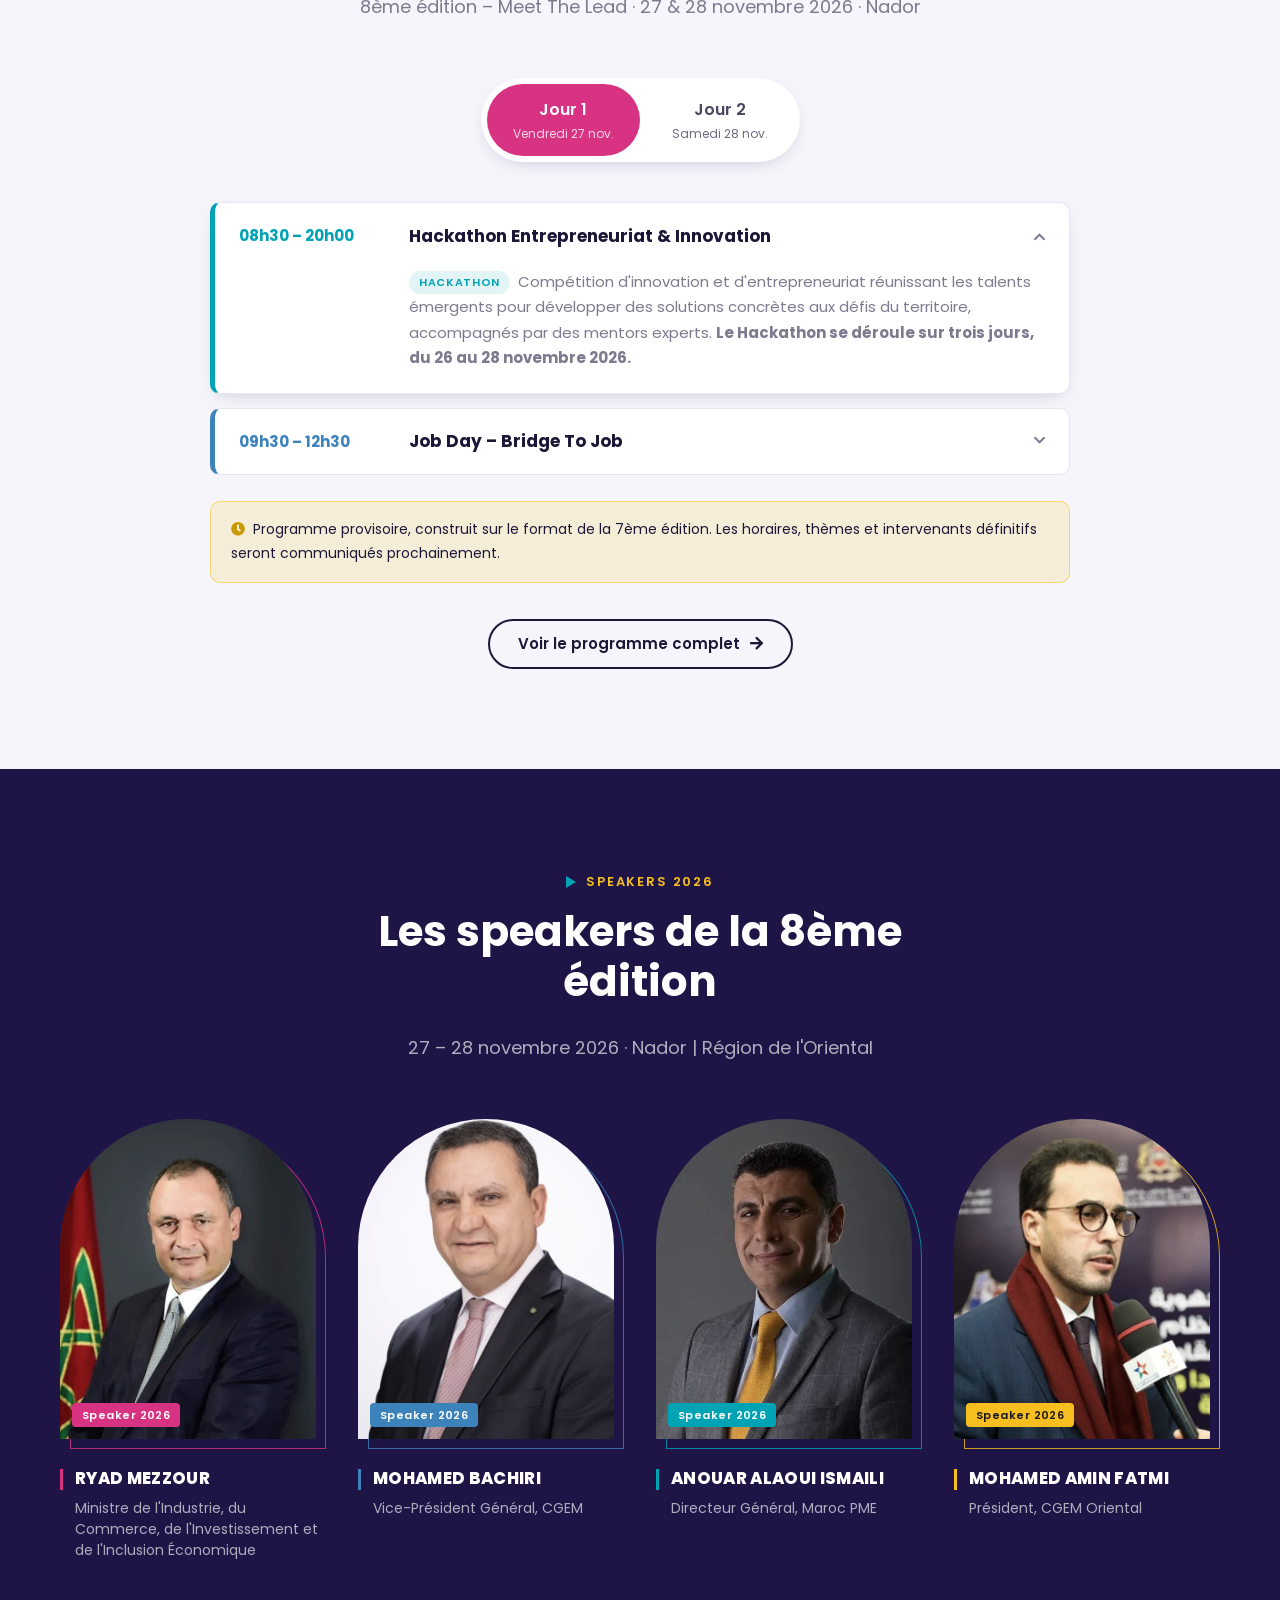
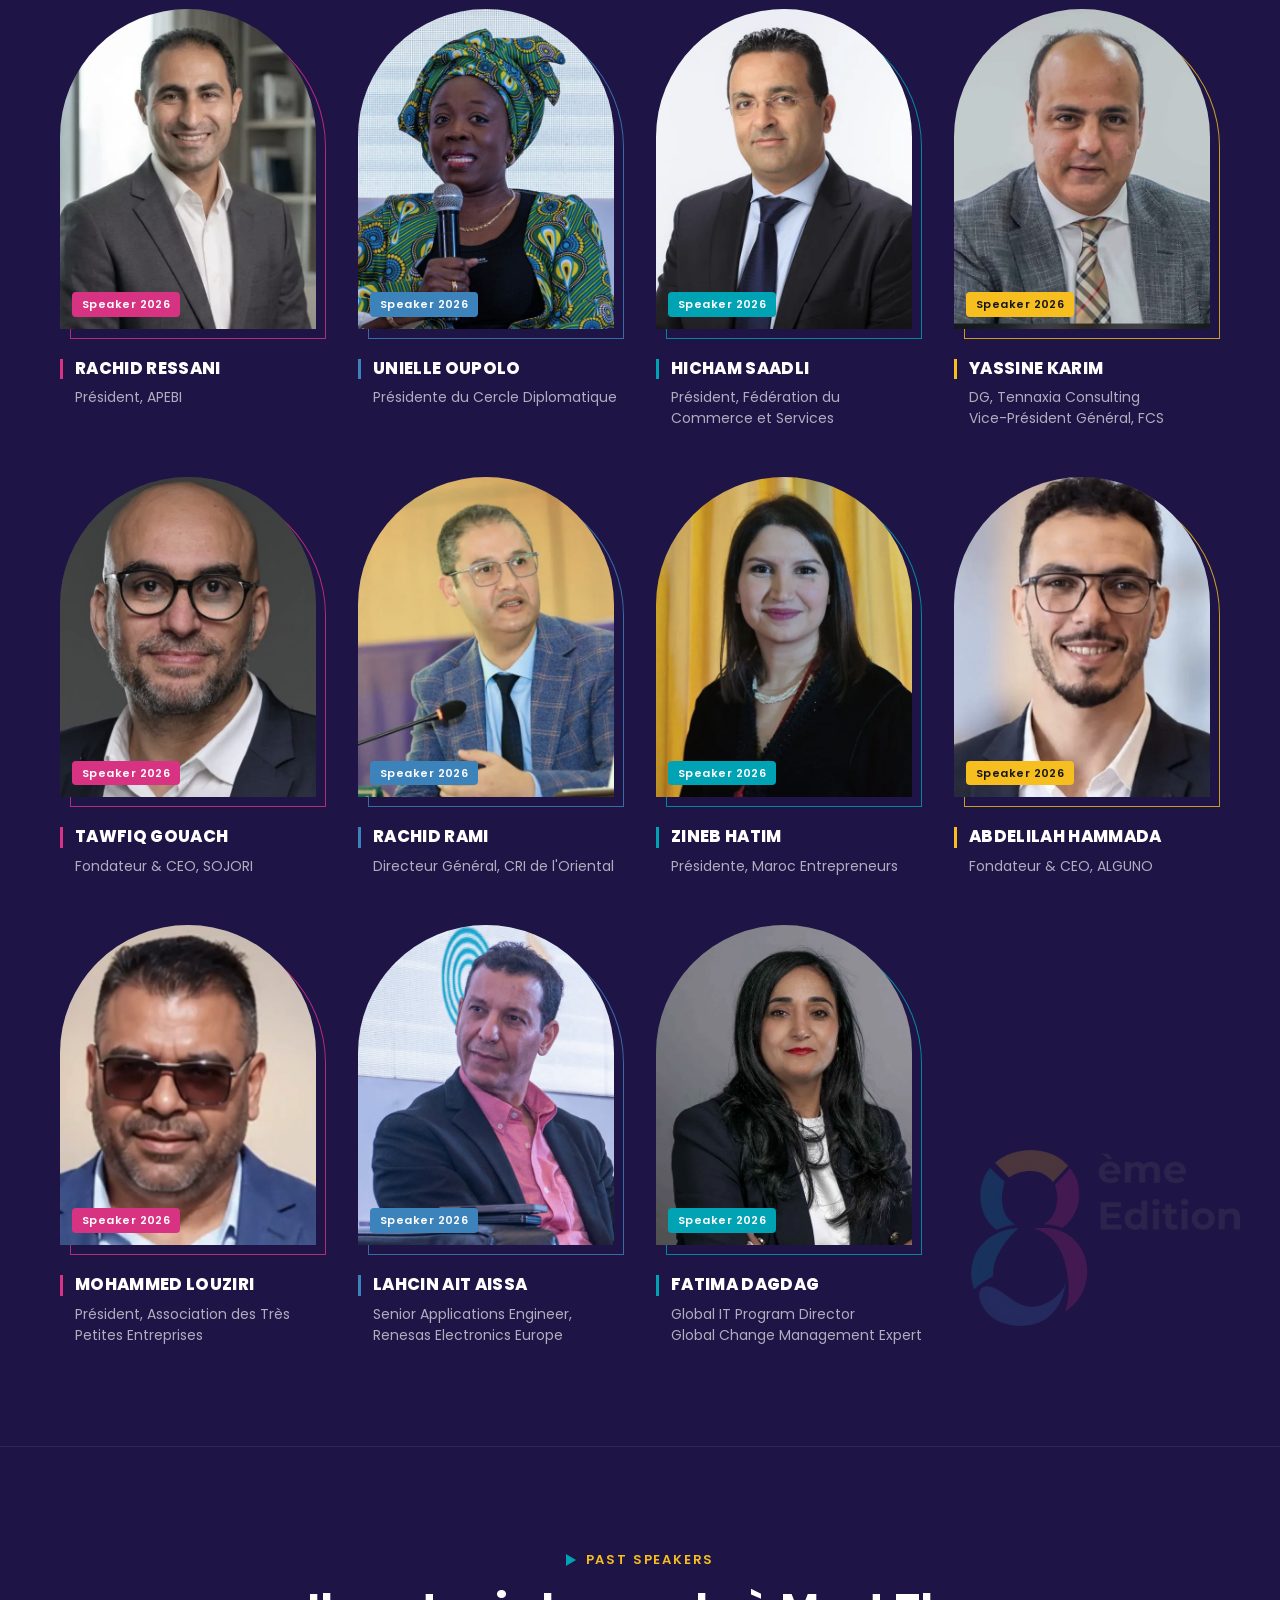
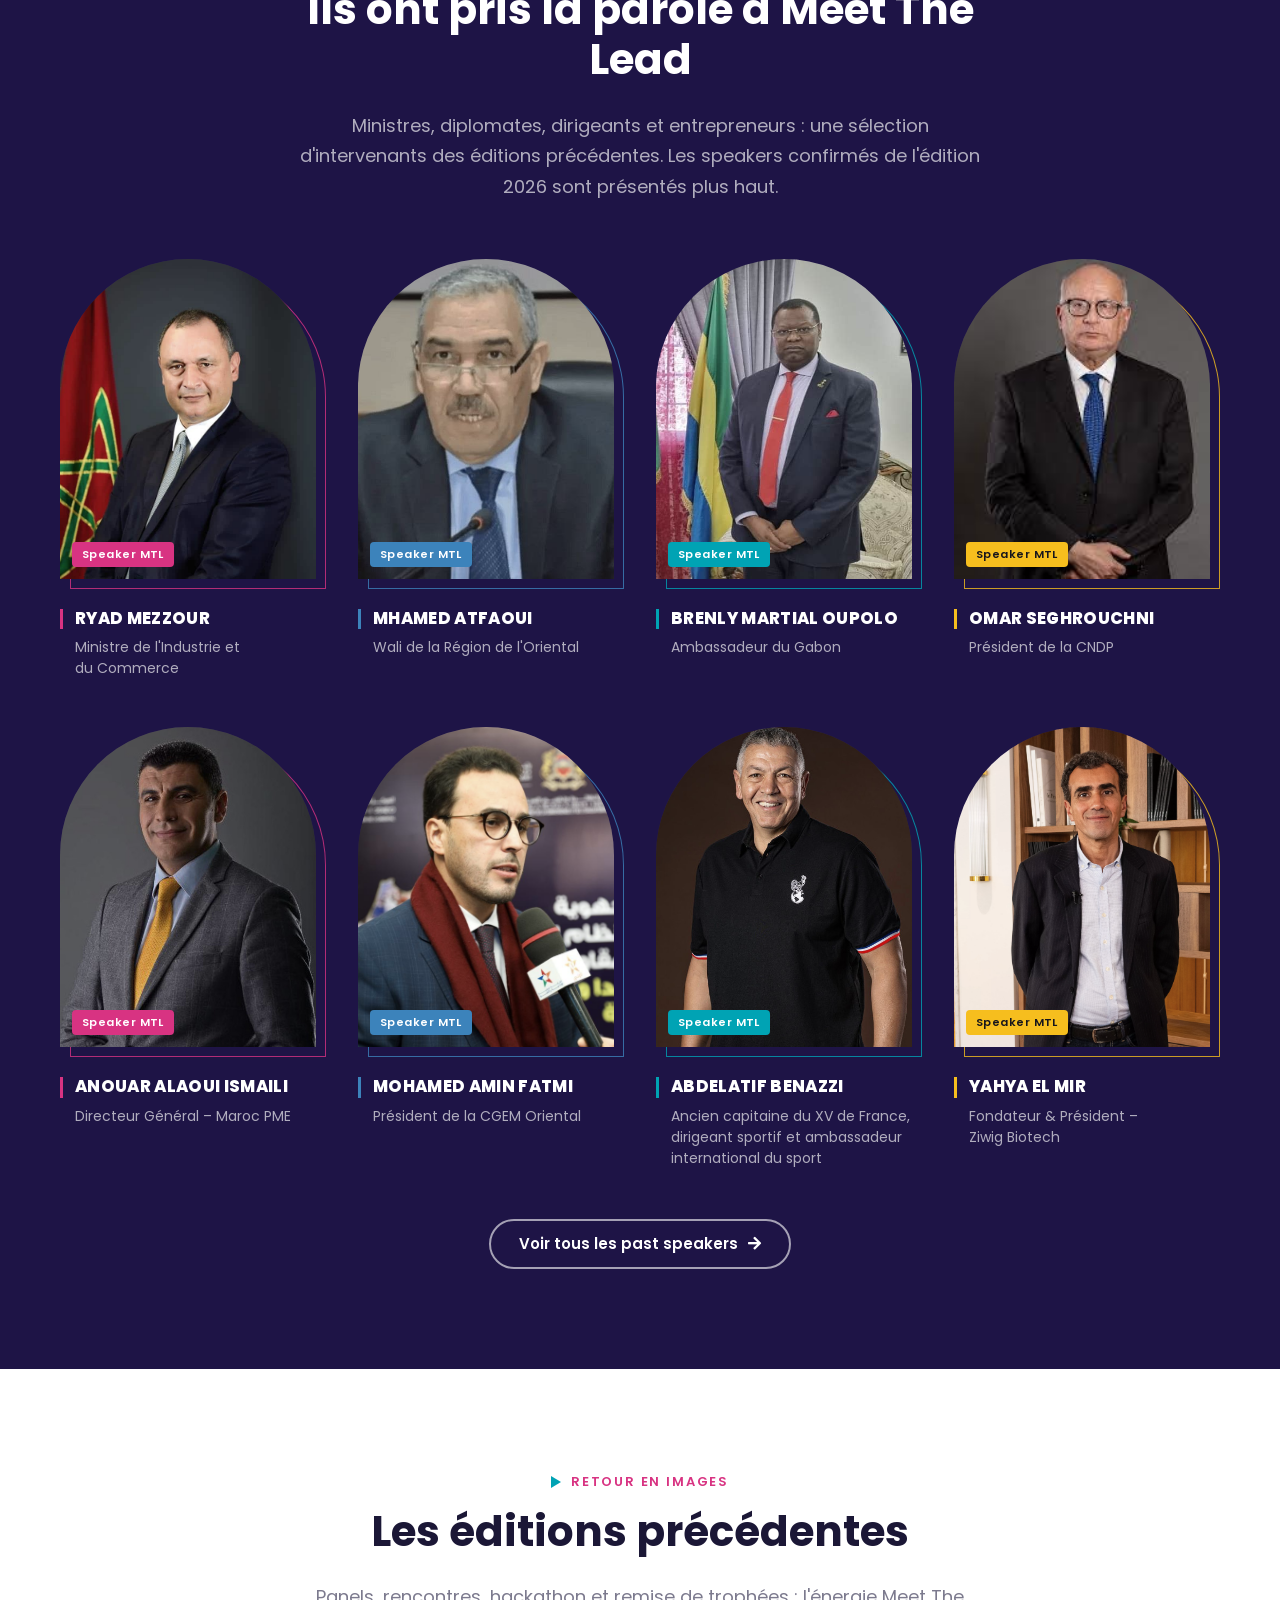
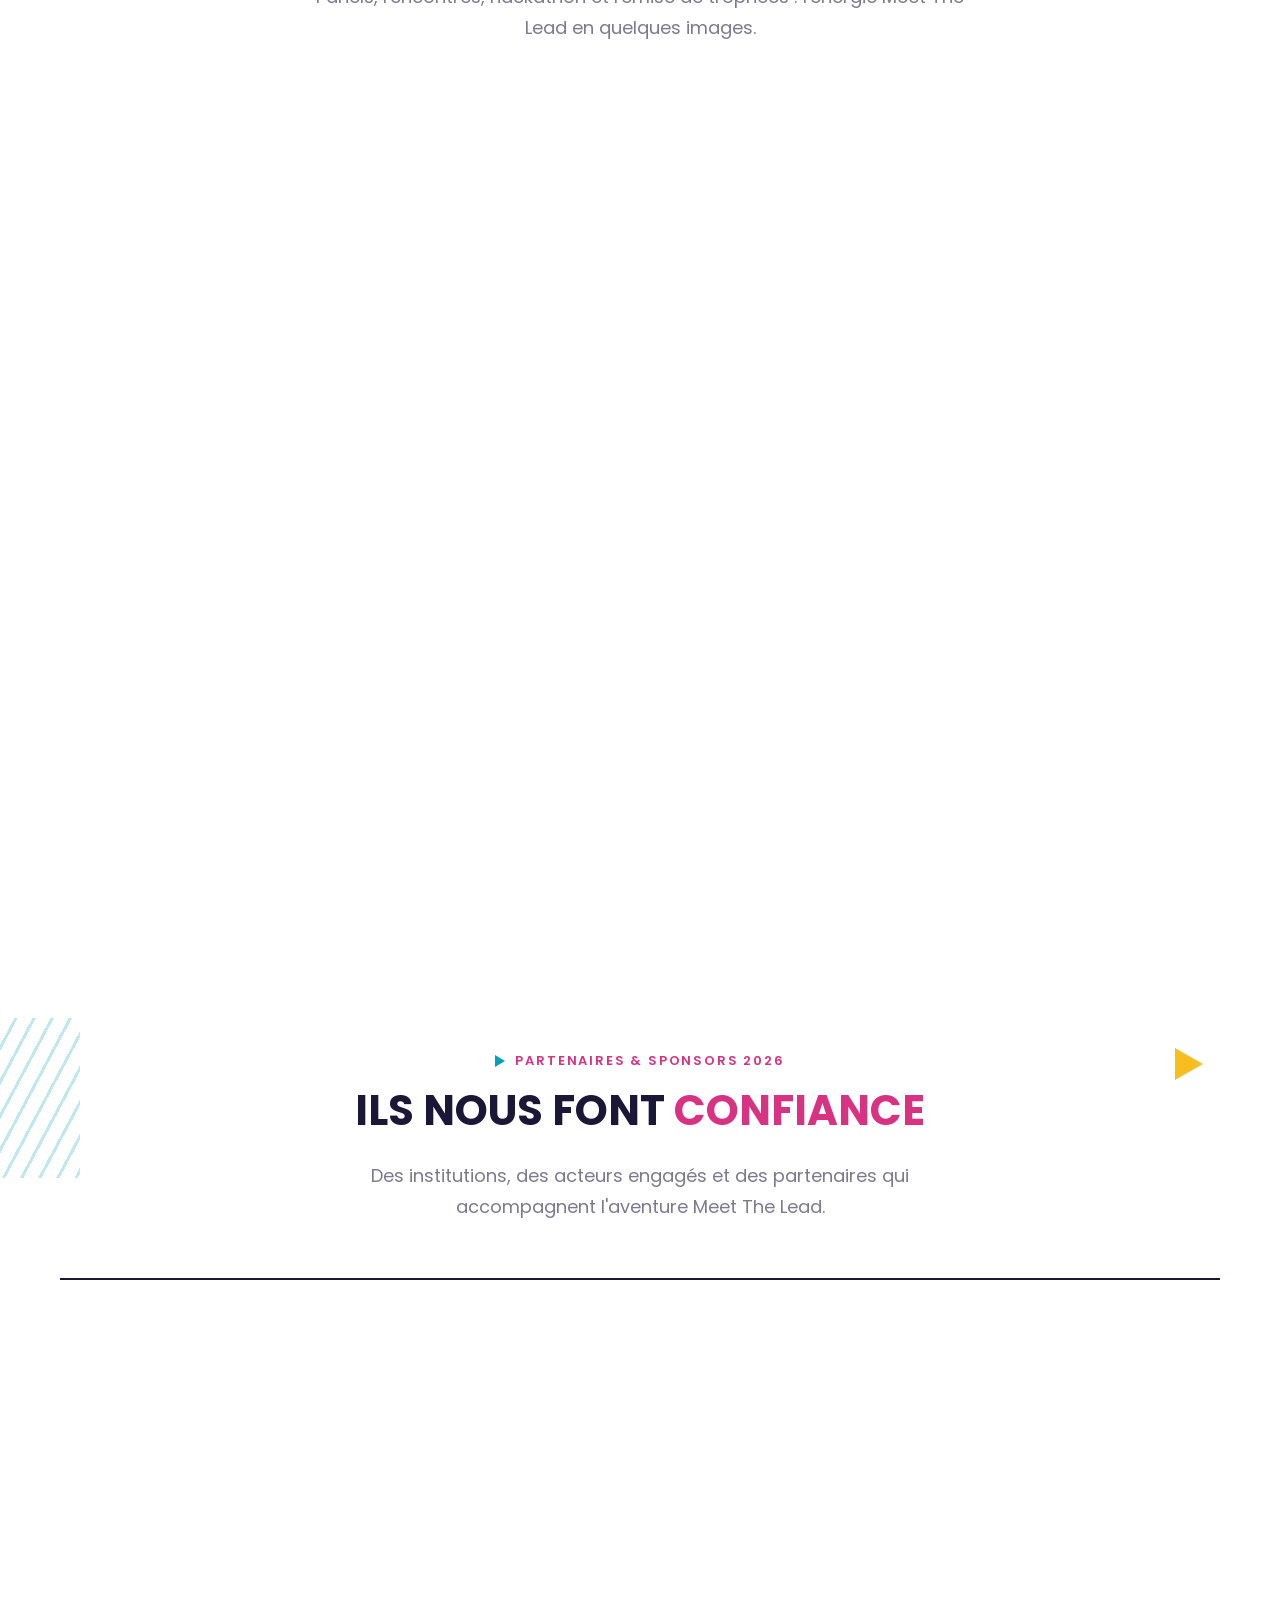
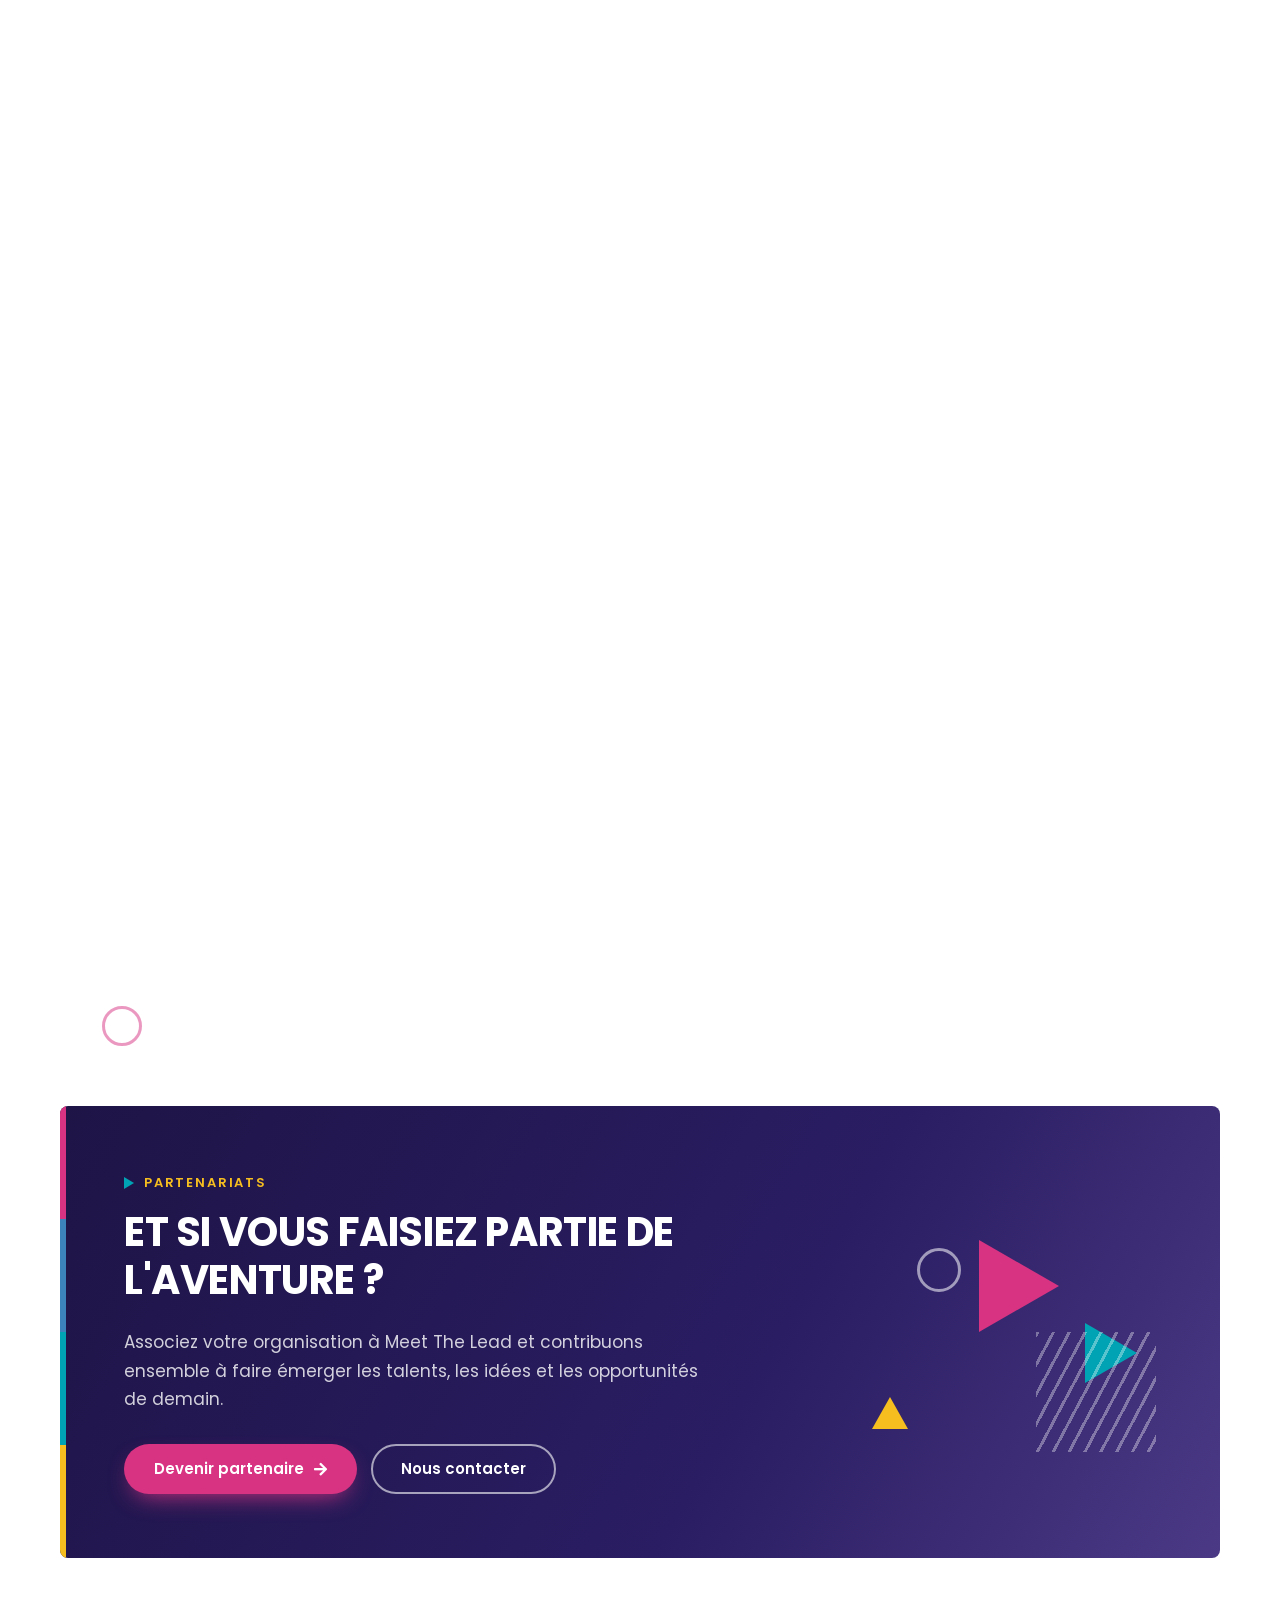
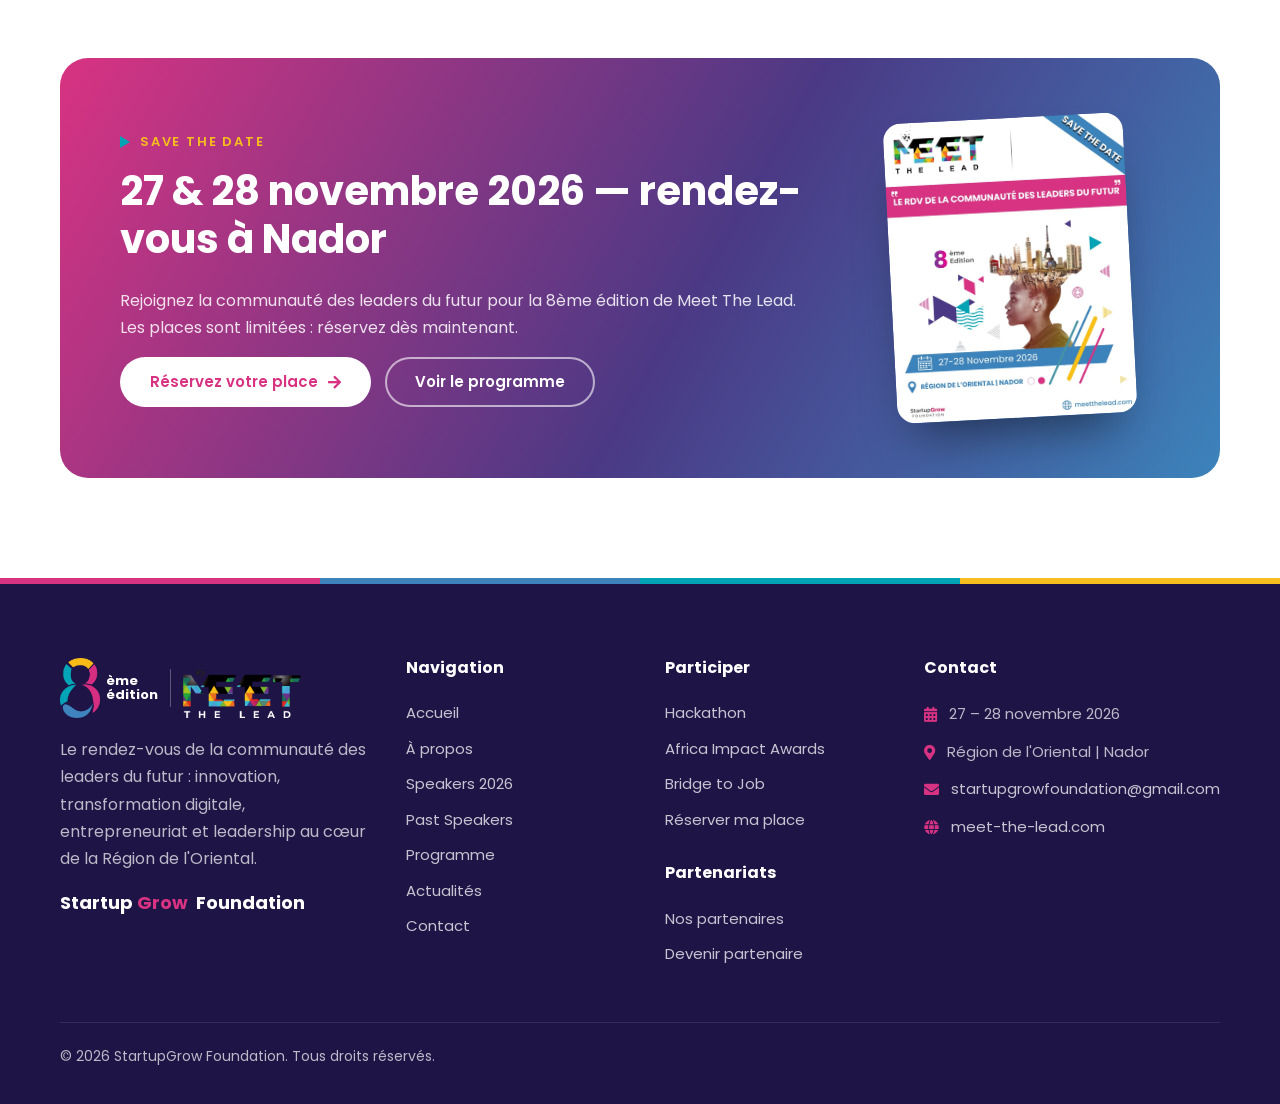
==== commit 0dc32ef7: "Speakers 2026 : même style que les Past Speakers + logo 8ème édition en filigrane Co-Authored-By: Cl" ====
--- a/index.html
+++ b/index.html
@@ -17,8 +17,8 @@
     <link rel="preconnect" href="https://fonts.gstatic.com" crossorigin>
     <link rel="stylesheet" href="https://fonts.googleapis.com/css2?family=Poppins:wght@400;500;600;700;800&display=swap">
     <link rel="stylesheet" href="assets/css/fontawesome-all.min.css">
-    <link rel="stylesheet" href="assets/css/mtl.css?v=12">
-    <link rel="stylesheet" href="assets/css/mtl-v2.css?v=12">
+    <link rel="stylesheet" href="assets/css/mtl.css?v=13">
+    <link rel="stylesheet" href="assets/css/mtl-v2.css?v=13">
 </head>
 
 <body>
@@ -307,25 +307,16 @@
                 <div style="margin-top:36px"><a href="schedule.html" class="btn btn-outline">Voir le programme complet <i class="fas fa-arrow-right"></i></a></div>
             </div>
         </section>
-        <section class="section new-speakers" id="speakers-2026" aria-labelledby="ns-title">
-            <span class="ns-bg-dots" aria-hidden="true"></span>
-            <span class="ns-bg-tri" aria-hidden="true"></span>
-            <span class="ns-bg-lines" aria-hidden="true"><i></i><i></i><i></i></span>
-            <div class="container">
-                <img class="ns-eight-bg" src="assets/img/logo/8.png" alt="" aria-hidden="true" width="277" height="420">
-                <header class="ns-head">
-                    <div class="ns-head-main">
-                        <img class="ns-eight" src="assets/img/logo/8.png" alt="8" width="277" height="420">
-                        <div>
-                            <span class="ns-kicker">Meet The Lead — 8ème édition</span>
-                            <h2 class="ns-title" id="ns-title">Speakers <span>2026</span></h2>
-                            <p class="ns-sub">Les intervenants confirmés de la 8ème édition</p>
-                        </div>
-                    </div>
-                    <p class="ns-when"><b>27 – 28 novembre 2026</b><span><i class="fas fa-map-marker-alt" aria-hidden="true"></i> Nador | Région de l'Oriental</span></p>
-                </header>
-                <!-- Généré depuis assets/js/mtl-data.js (speakers2026) -->
-                <ul class="ns-grid" data-speakers-2026 aria-label="Speakers confirmés 2026"></ul>
+        <section class="section dark speakers-2026" id="speakers-2026" aria-labelledby="s26-title">
+            <img class="s26-wm" src="assets/img/logo/8eme-edition.png" alt="" aria-hidden="true" width="640" height="419">
+            <div class="container">
+                <div class="section-head">
+                    <span class="eyebrow">Speakers 2026</span>
+                    <h2 class="section-title" id="s26-title">Les speakers de la 8ème édition</h2>
+                    <p class="lead">27 – 28 novembre 2026 · Nador | Région de l'Oriental</p>
+                </div>
+                <!-- Généré depuis assets/js/mtl-data.js (speakers2026), même style que les Past Speakers -->
+                <div class="speakers" data-speakers-2026 aria-label="Speakers confirmés 2026"></div>
                 <noscript>
                     <ul class="footer-links">
                         <li>Ryad MEZZOUR — Ministre de l'Industrie, du Commerce, de l'Investissement et de l'Inclusion Économique</li>
@@ -565,8 +556,8 @@
         </div>
     </div>
 
-    <script src="assets/js/mtl-data.js?v=12"></script>
-    <script src="assets/js/mtl.js?v=12"></script>
+    <script src="assets/js/mtl-data.js?v=13"></script>
+    <script src="assets/js/mtl.js?v=13"></script>
 </body>
 
 </html>
--- a/assets/css/mtl-v2.css
+++ b/assets/css/mtl-v2.css
@@ -755,57 +755,12 @@
     .brand-sep { height: 30px; }
 }
 
-/* =====================================================================
-   v11 — Speakers 2026 : nouveau style (cartes portrait plein cadre)
-   ===================================================================== */
-.new-speakers { background: linear-gradient(180deg, #F4F2FB 0%, #FFFFFF 46%); }
-.new-speakers::before { display: none; }
-.ns-eight-bg { position: absolute; right: -40px; top: -30px; width: auto; height: 520px; opacity: .07; pointer-events: none; user-select: none; }
-.ns-head-main { display: flex; align-items: center; gap: 22px; }
-.ns-eight { flex-shrink: 0; width: auto; height: 128px; filter: drop-shadow(0 10px 18px rgba(60,40,140,.16)); }
-.ns-sub { margin: 12px 0 0; font-size: 15px; font-weight: 500; color: var(--muted); }
-
-.ns-grid.sp26-grid { display: grid; grid-template-columns: repeat(5, minmax(0, 1fr)); gap: 26px 22px; max-width: none; }
-.sp26-item { min-width: 0; list-style: none; display: flex; }
-.sp26-item.reveal { transition-delay: calc(var(--i, 0) * 55ms); }
-.sp26-card { position: relative; display: flex; flex-direction: column; width: 100%; padding: 10px 10px 22px; border-radius: 26px; background: #fff;
-    box-shadow: 0 16px 36px rgba(36,26,80,.08), 0 0 0 1px rgba(36,26,80,.06); transition: transform .45s cubic-bezier(.2,.7,.2,1), box-shadow .45s; }
-.sp26-pic { position: relative; aspect-ratio: 4 / 5; overflow: hidden; border-radius: 18px; background: var(--bg-soft); }
-.sp26-pic::after { content: ""; position: absolute; left: 0; bottom: 0; z-index: 1; width: 34px; height: 34px; background: var(--c); clip-path: polygon(0 0, 0 100%, 100% 100%); }
-.sp26-photo, .sp26-photo img { display: block; width: 100%; height: 100%; }
-.sp26-photo img { object-fit: cover; object-position: center 20%; transition: transform .9s cubic-bezier(.2,.7,.2,1); }
-.sp26-txt { display: flex; flex-direction: column; align-items: center; padding: 18px 6px 0; text-align: center; }
-.sp26-name { margin: 0; font-size: 17px; font-weight: 800; line-height: 1.15; letter-spacing: .02em; text-transform: uppercase; color: var(--black); text-wrap: balance; }
-.sp26-name span { display: block; margin-bottom: 3px; font-size: 13.5px; font-weight: 500; letter-spacing: .01em; text-transform: none; color: var(--muted); }
-.sp26-bar { display: block; width: 28px; height: 3px; margin: 12px 0; border-radius: 3px; background: var(--c); transition: width .45s cubic-bezier(.2,.7,.2,1); }
-.sp26-role { margin: 0; font-size: 13px; line-height: 1.45; color: var(--muted); text-wrap: pretty; }
-.sp26-role span { display: block; }
-.sp26-role span + span { margin-top: 4px; }
-.sp26-role b { display: block; margin-top: 1px; font-weight: 700; color: var(--ink); }
-@media (hover: hover) {
-    .sp26-item:hover .sp26-card { transform: translateY(-6px); box-shadow: 0 24px 48px rgba(36,26,80,.14), 0 0 0 1px rgba(36,26,80,.06); }
-    .sp26-item:hover .sp26-photo img { transform: scale(1.05); }
-    .sp26-item:hover .sp26-bar { width: 56px; }
-}
-@media (max-width: 1199px) { .ns-grid.sp26-grid { grid-template-columns: repeat(4, minmax(0, 1fr)); } }
-@media (max-width: 991px) {
-    .ns-grid.sp26-grid { grid-template-columns: repeat(3, minmax(0, 1fr)); gap: 20px 16px; }
-    .ns-eight { height: 104px; }
-}
-@media (max-width: 680px) {
-    .ns-grid.sp26-grid { grid-template-columns: repeat(2, minmax(0, 1fr)); gap: 14px 12px; }
-    .ns-head-main { gap: 14px; }
-    .ns-eight { height: 82px; }
-    .ns-eight-bg { height: 300px; right: -60px; }
-    .sp26-card { padding: 7px 7px 16px; border-radius: 18px; }
-    .sp26-pic { border-radius: 13px; }
-    .sp26-pic::after { width: 24px; height: 24px; }
-    .sp26-txt { padding: 12px 2px 0; }
-    .sp26-name { font-size: 13.5px; }
-    .sp26-name span { font-size: 11.5px; }
-    .sp26-bar { margin: 9px 0; width: 22px; }
-    .sp26-role { font-size: 11.5px; line-height: 1.4; }
-}
+/* Speakers 2026 : même style que les Past Speakers + logo 8ème édition en filigrane */
+.speakers-2026 .container { position: relative; z-index: 1; }
+.s26-wm { position: absolute; z-index: 0; right: max(2%, calc((100% - 1200px) / 2)); bottom: 120px; width: min(21vw, 290px); height: auto; opacity: .2; pointer-events: none; user-select: none; }
+.speaker .photo picture { display: block; width: 100%; height: 100%; }
+.speakers-2026 + .section.dark { border-top: 1px solid rgba(255,255,255,.08); }
+@media (max-width: 680px) { .s26-wm { right: 2%; bottom: 60px; width: 46vw; opacity: .18; } }
 
 /* v11 — en-tête compact entre 992 et 1279 px : le menu reste sur une ligne */
 .main-nav a { white-space: nowrap; }
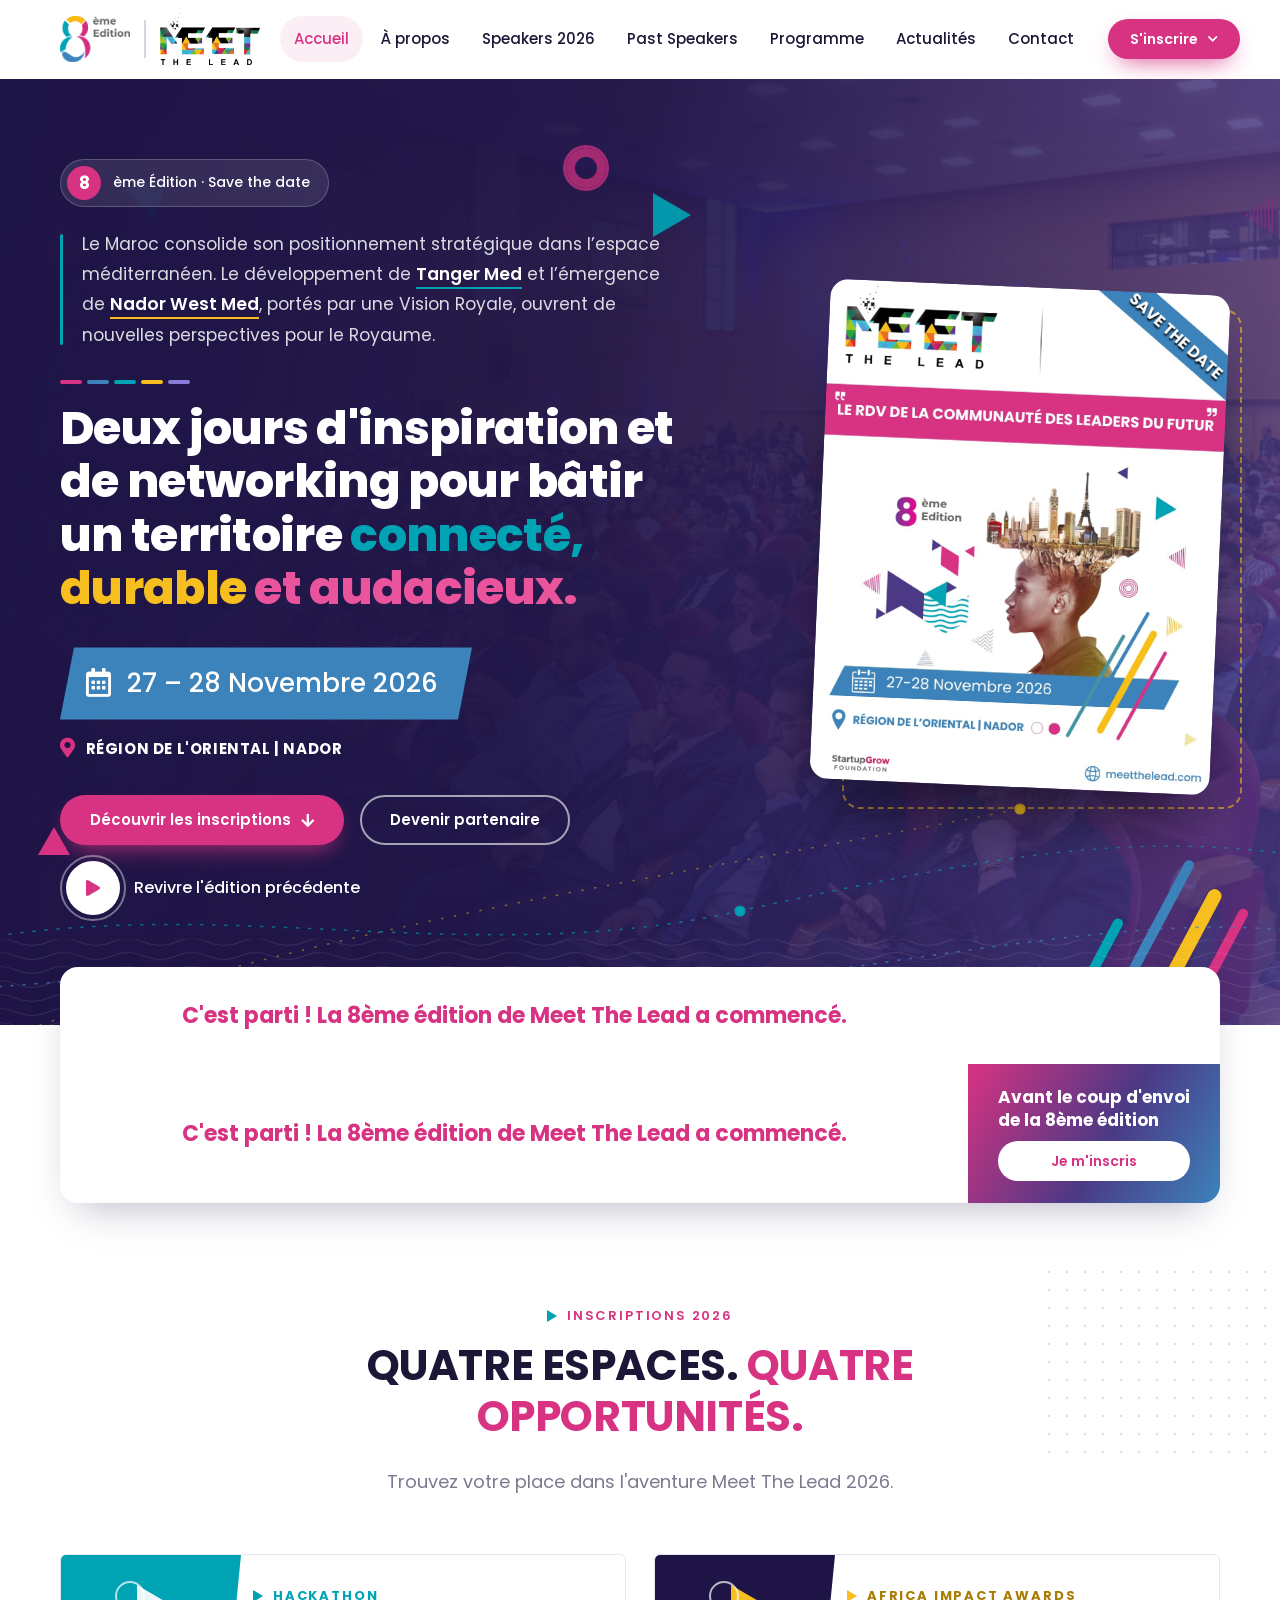
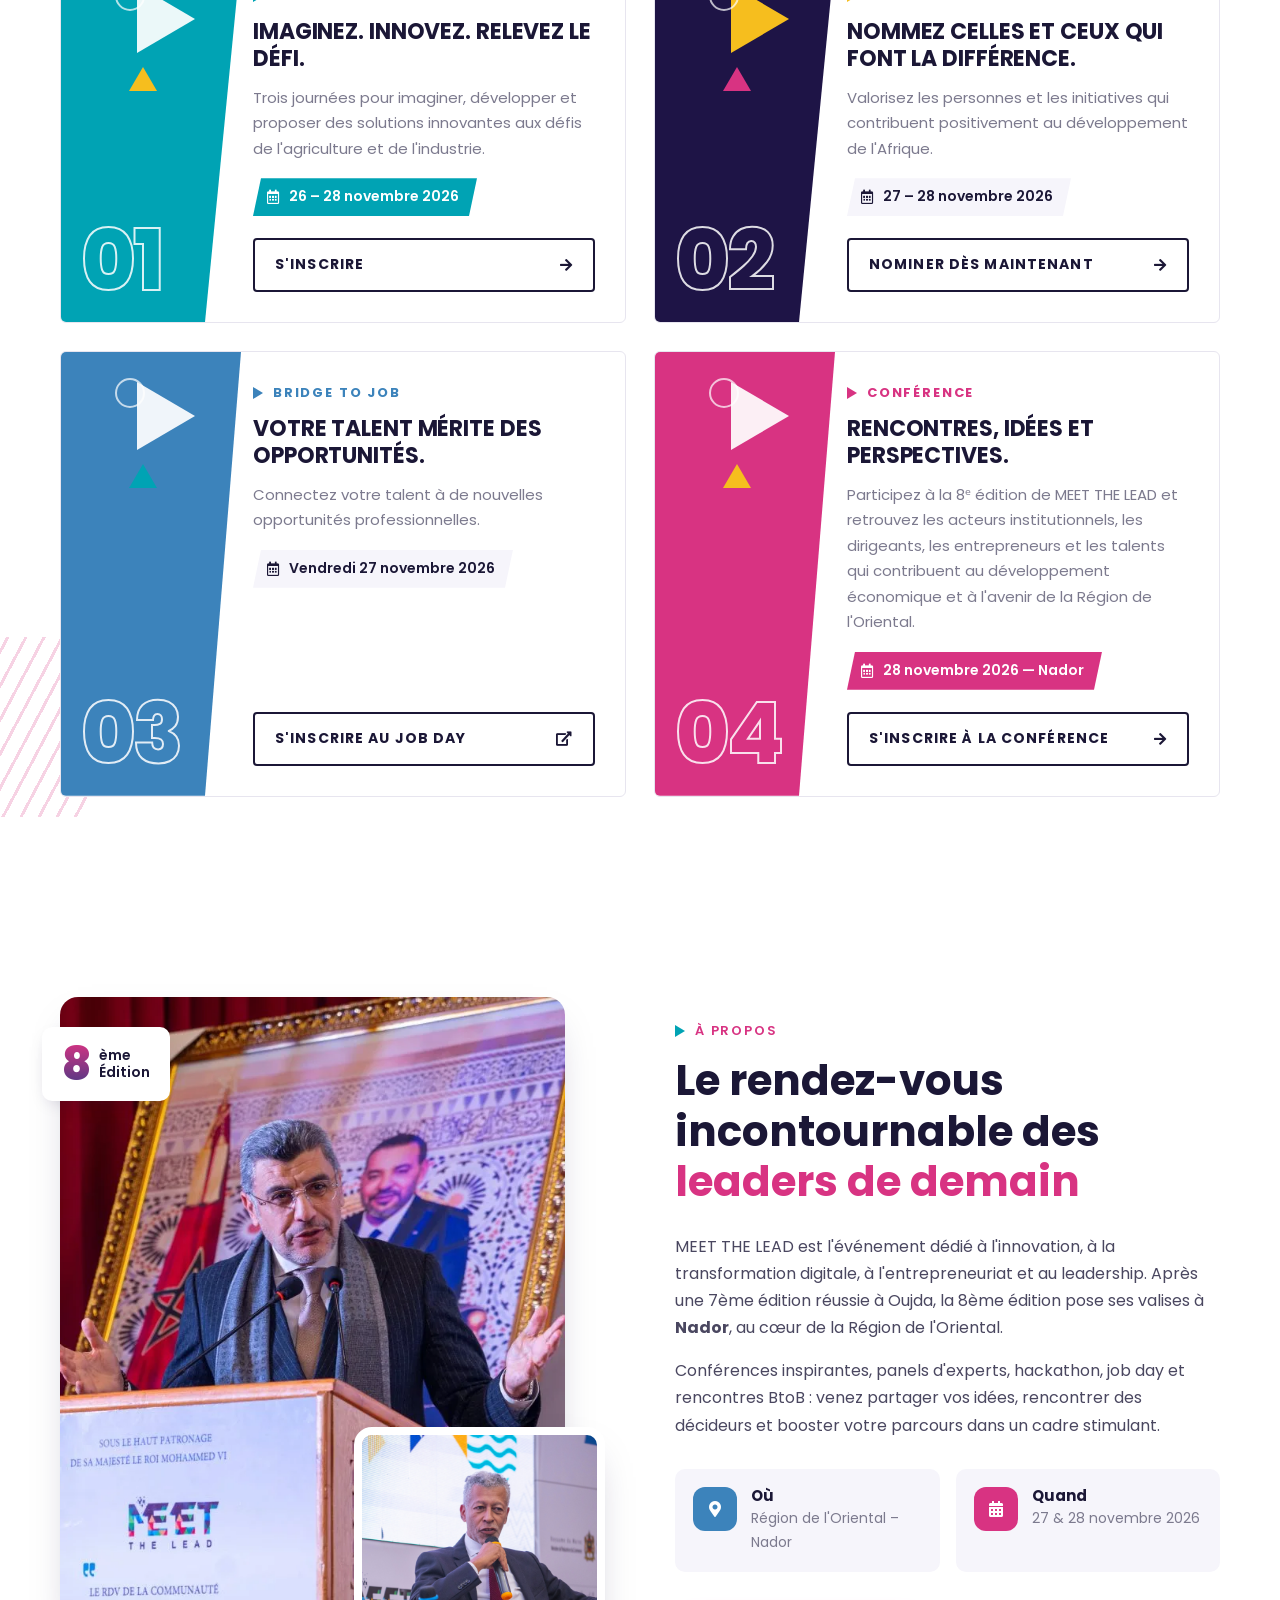
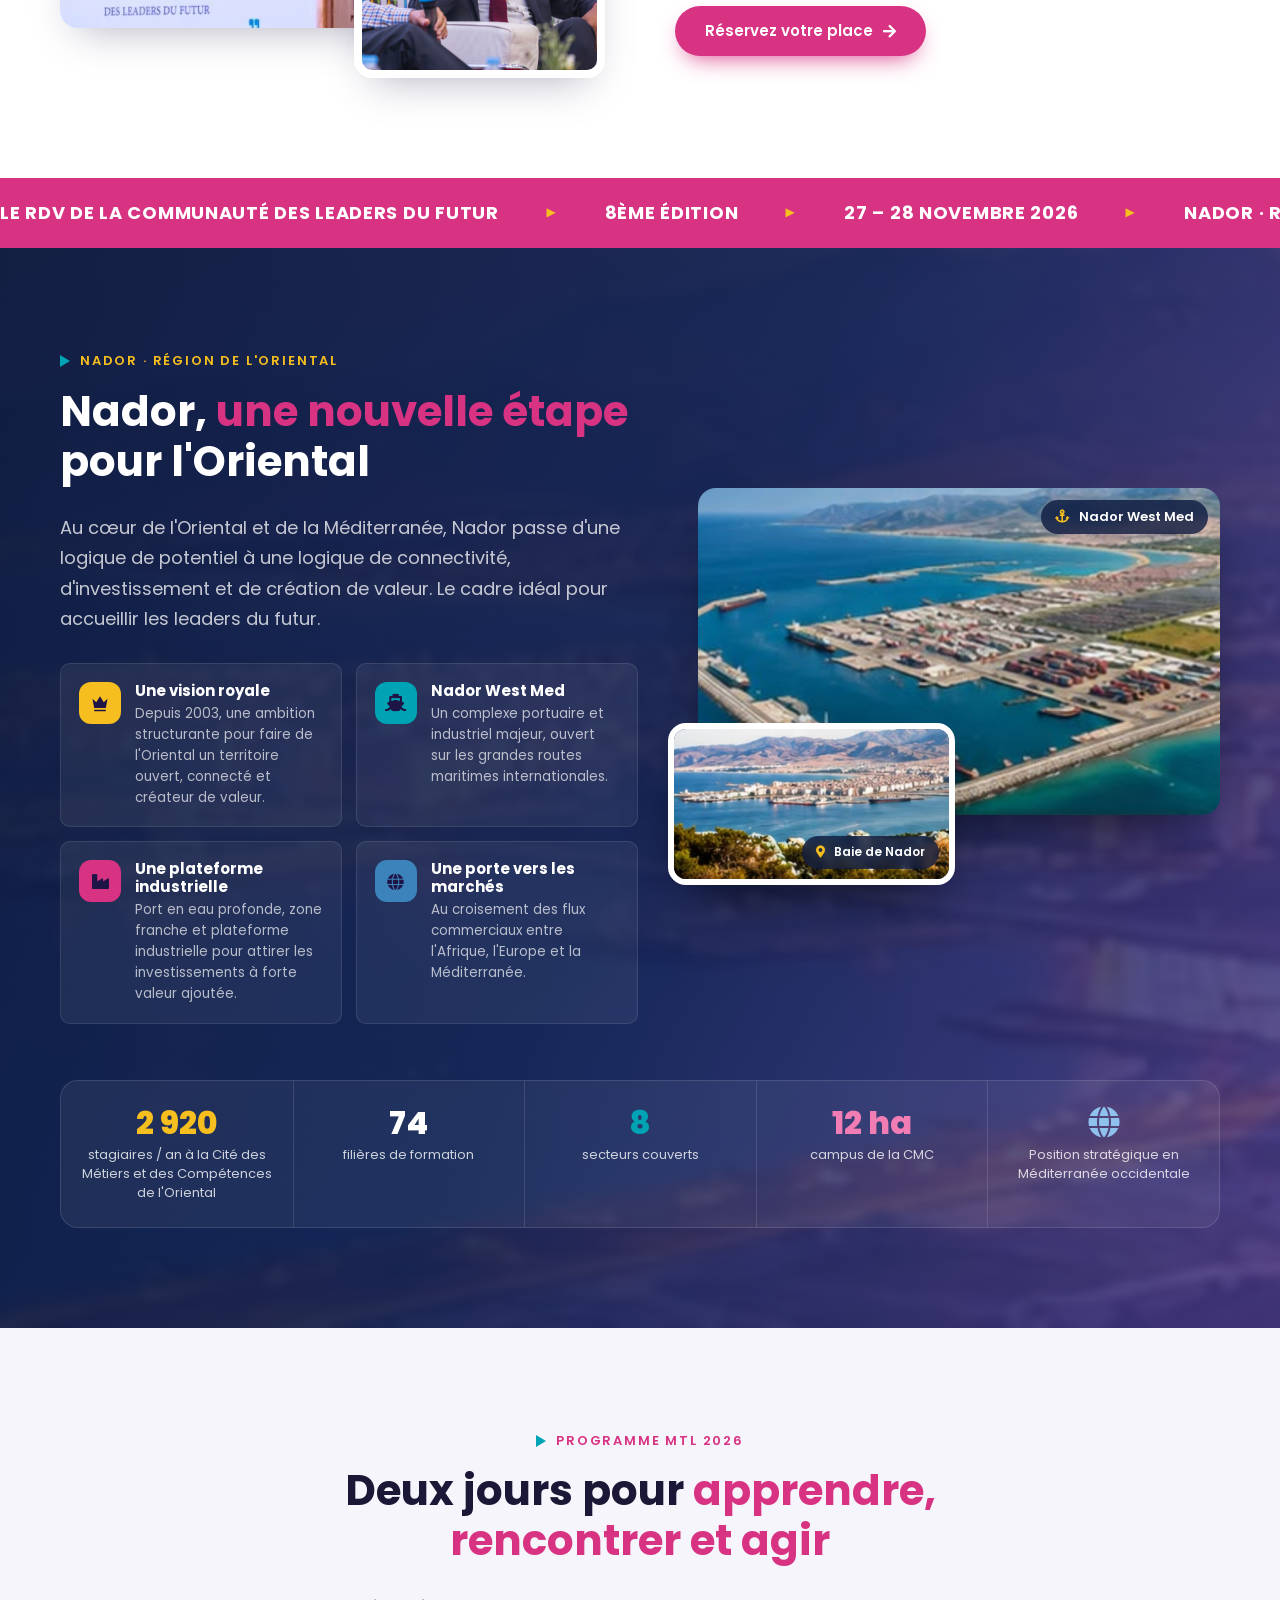
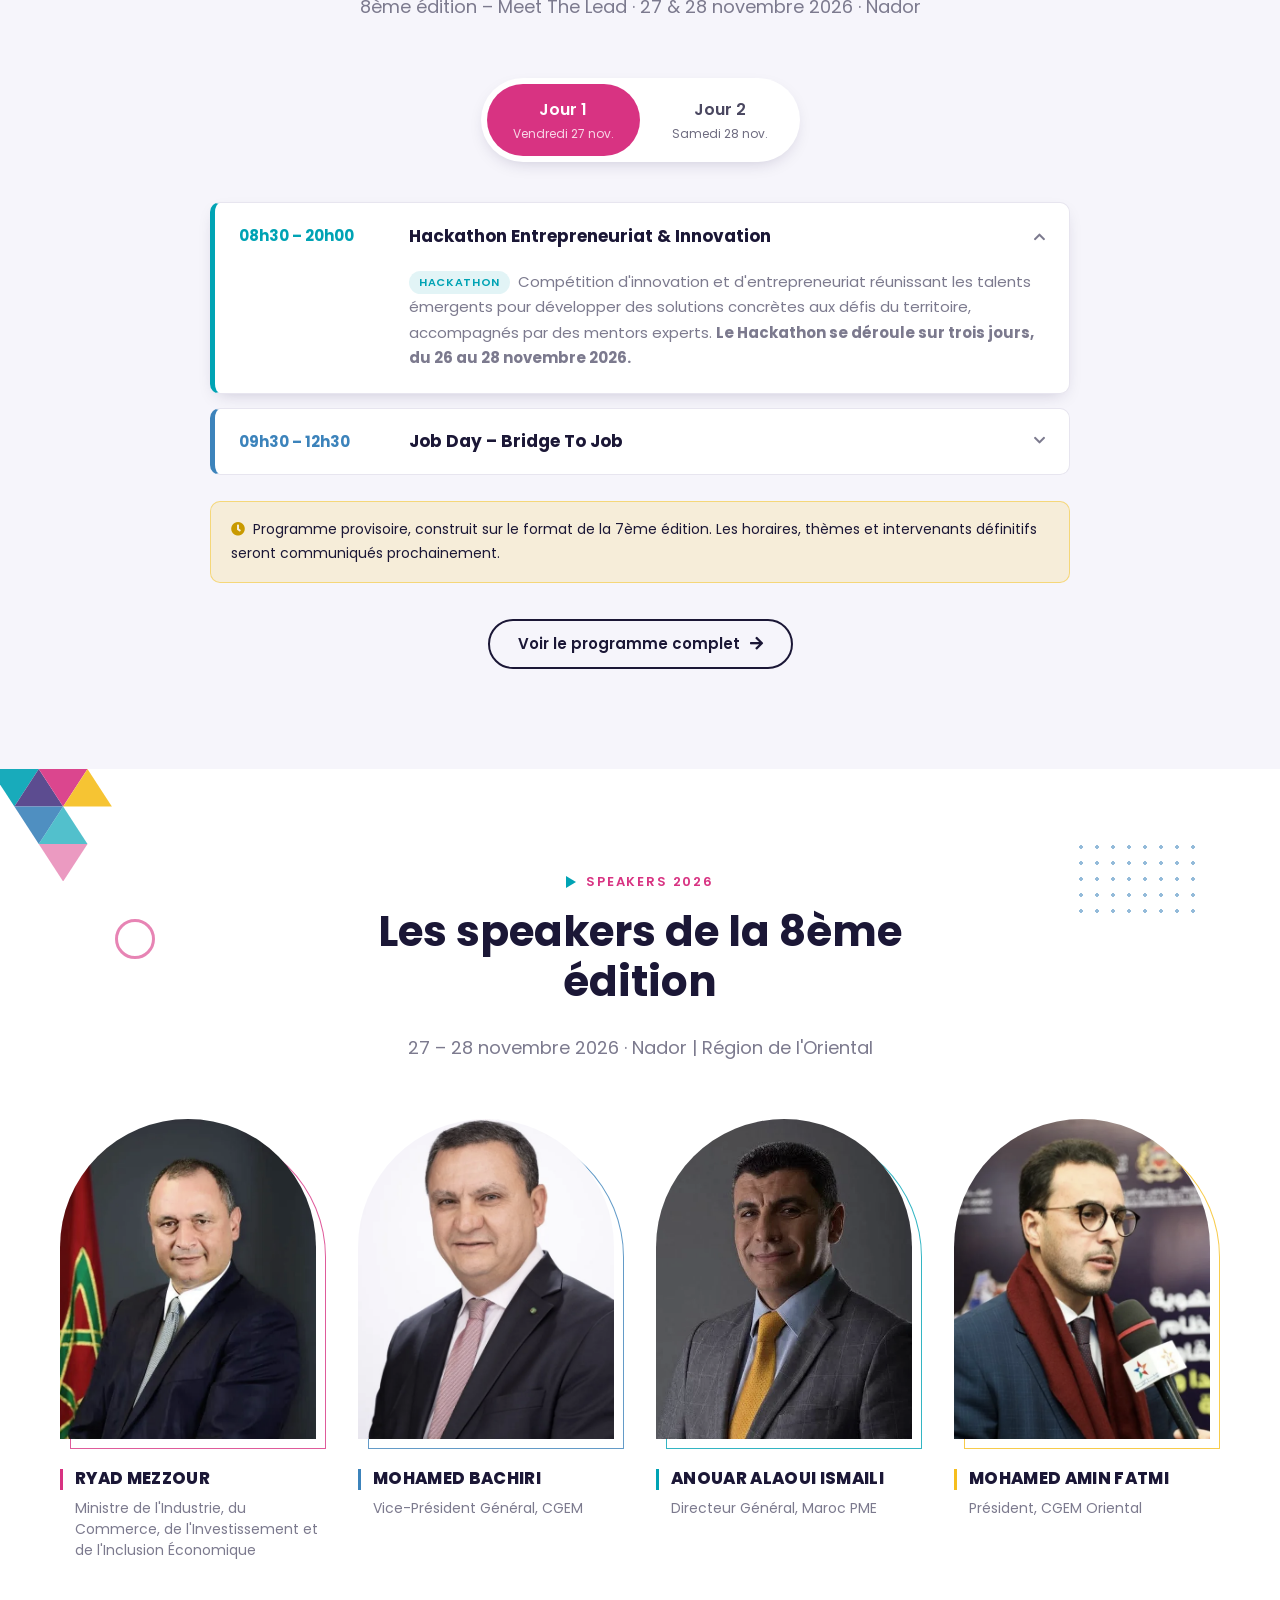
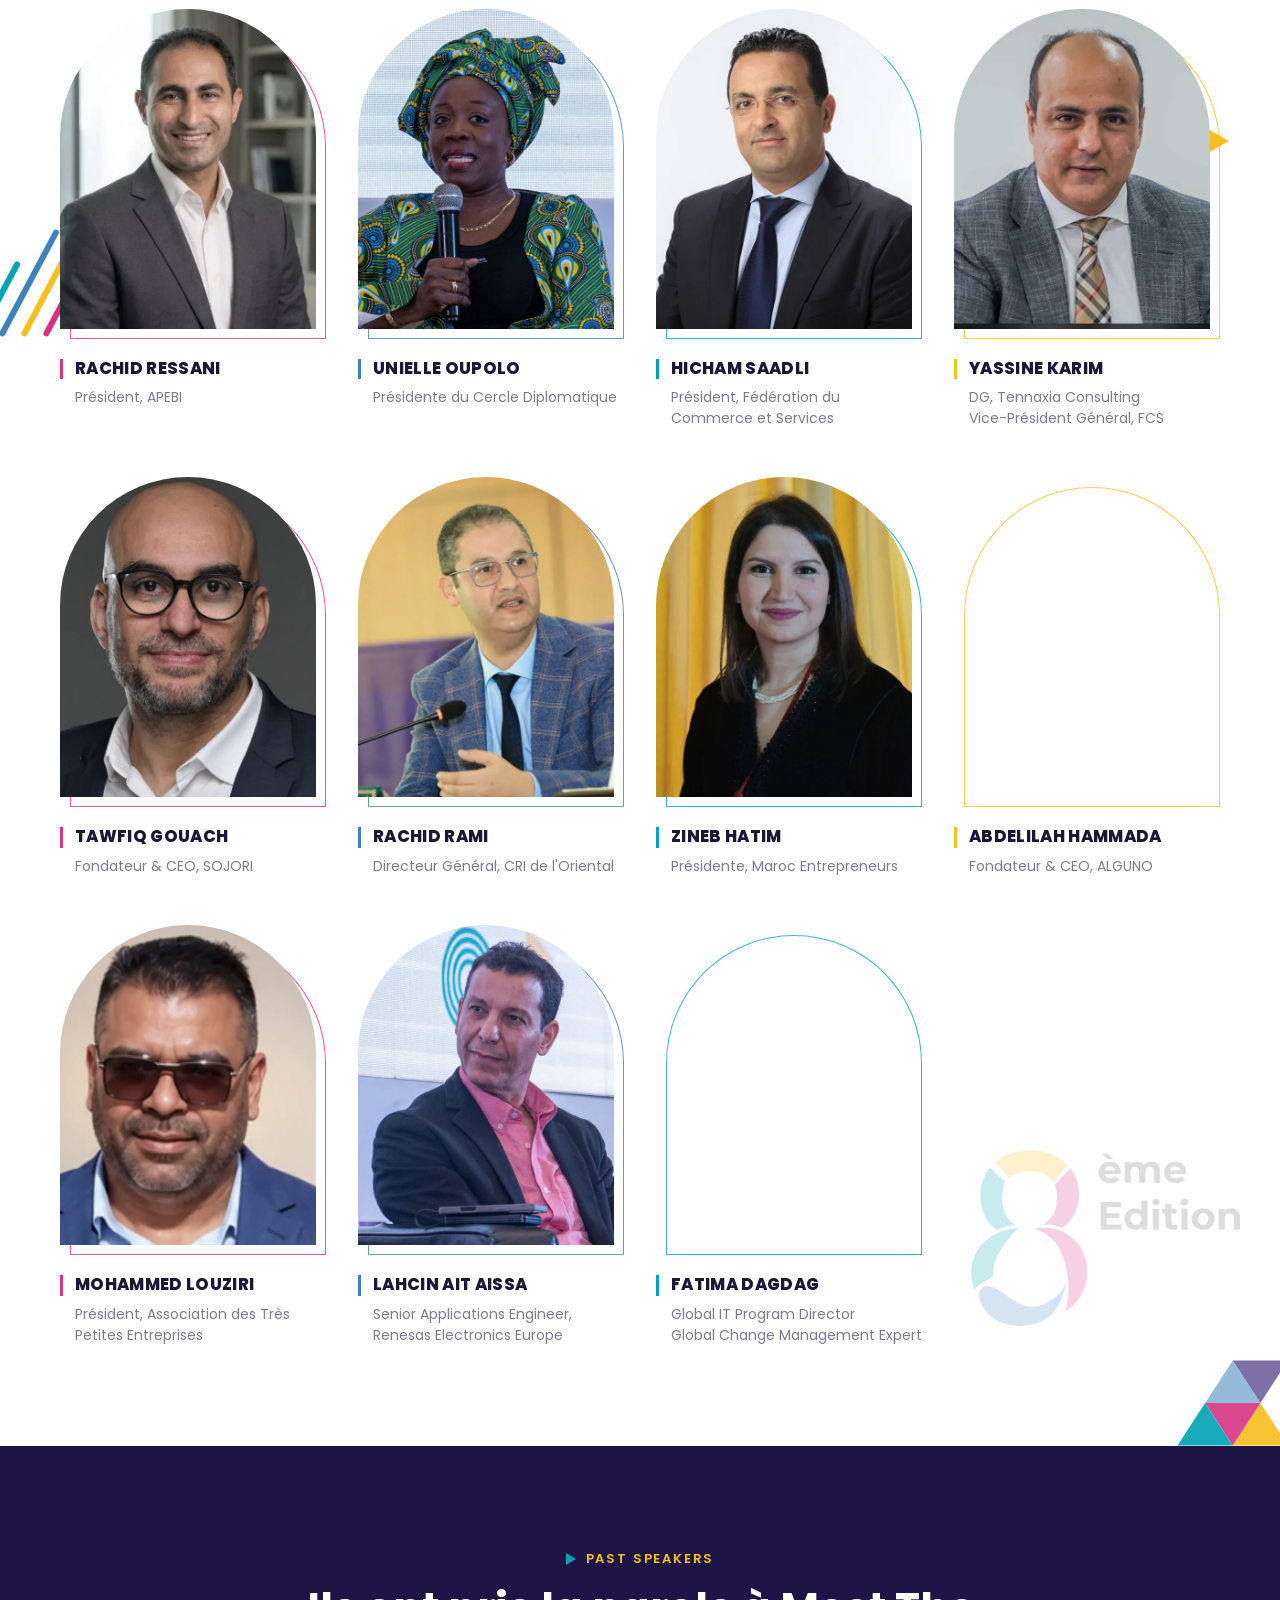
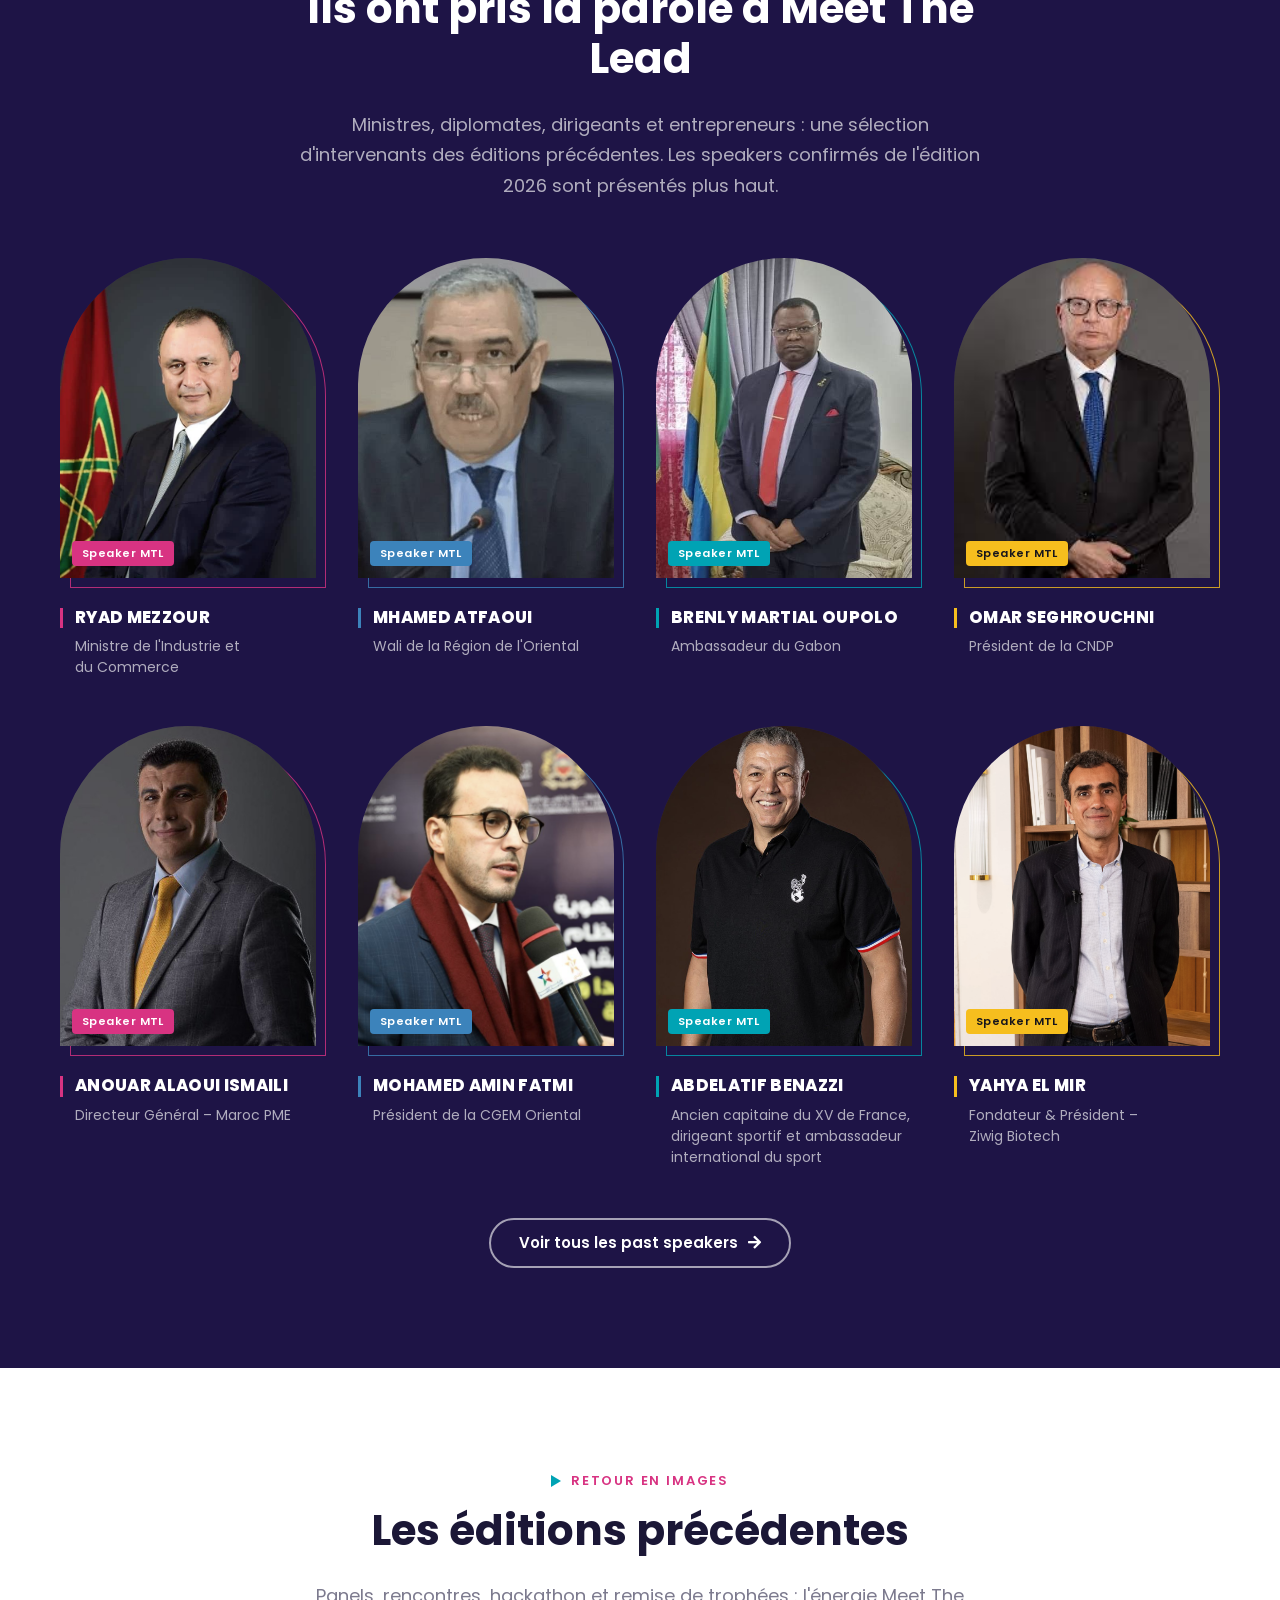
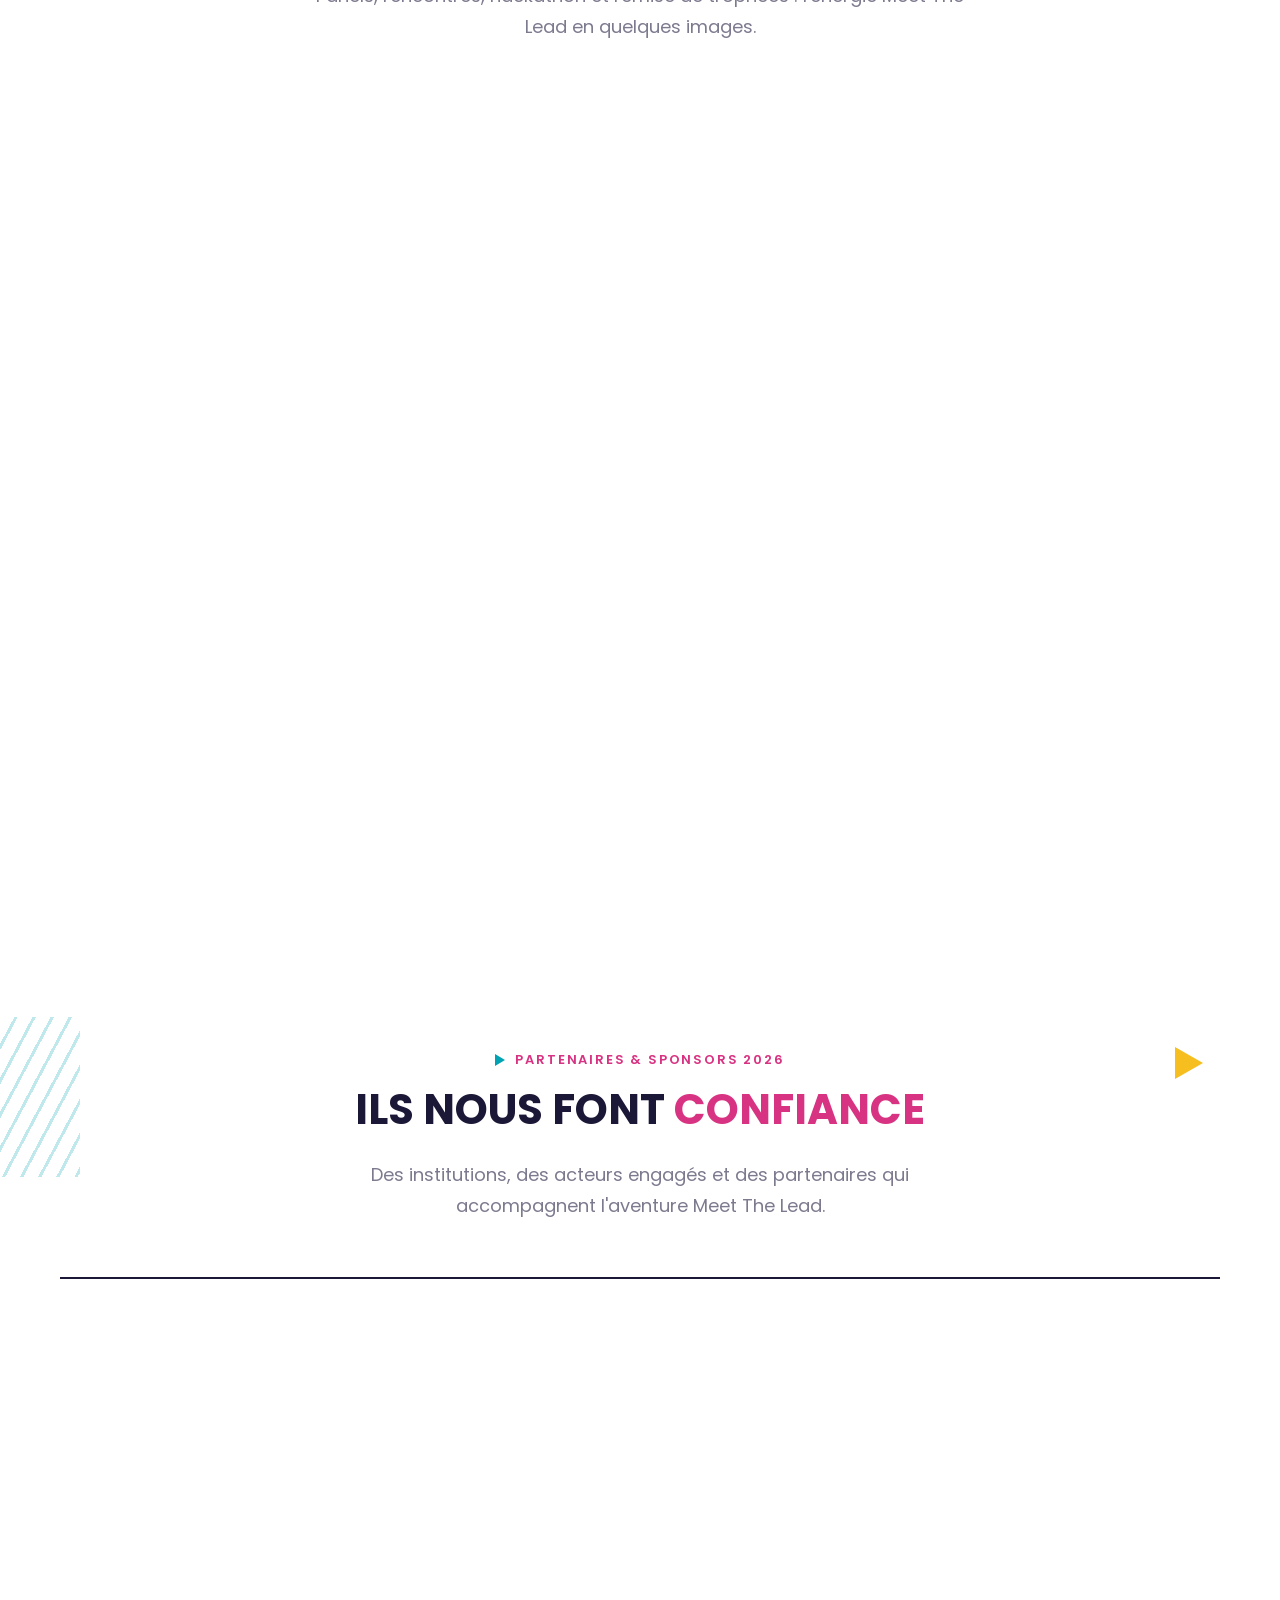
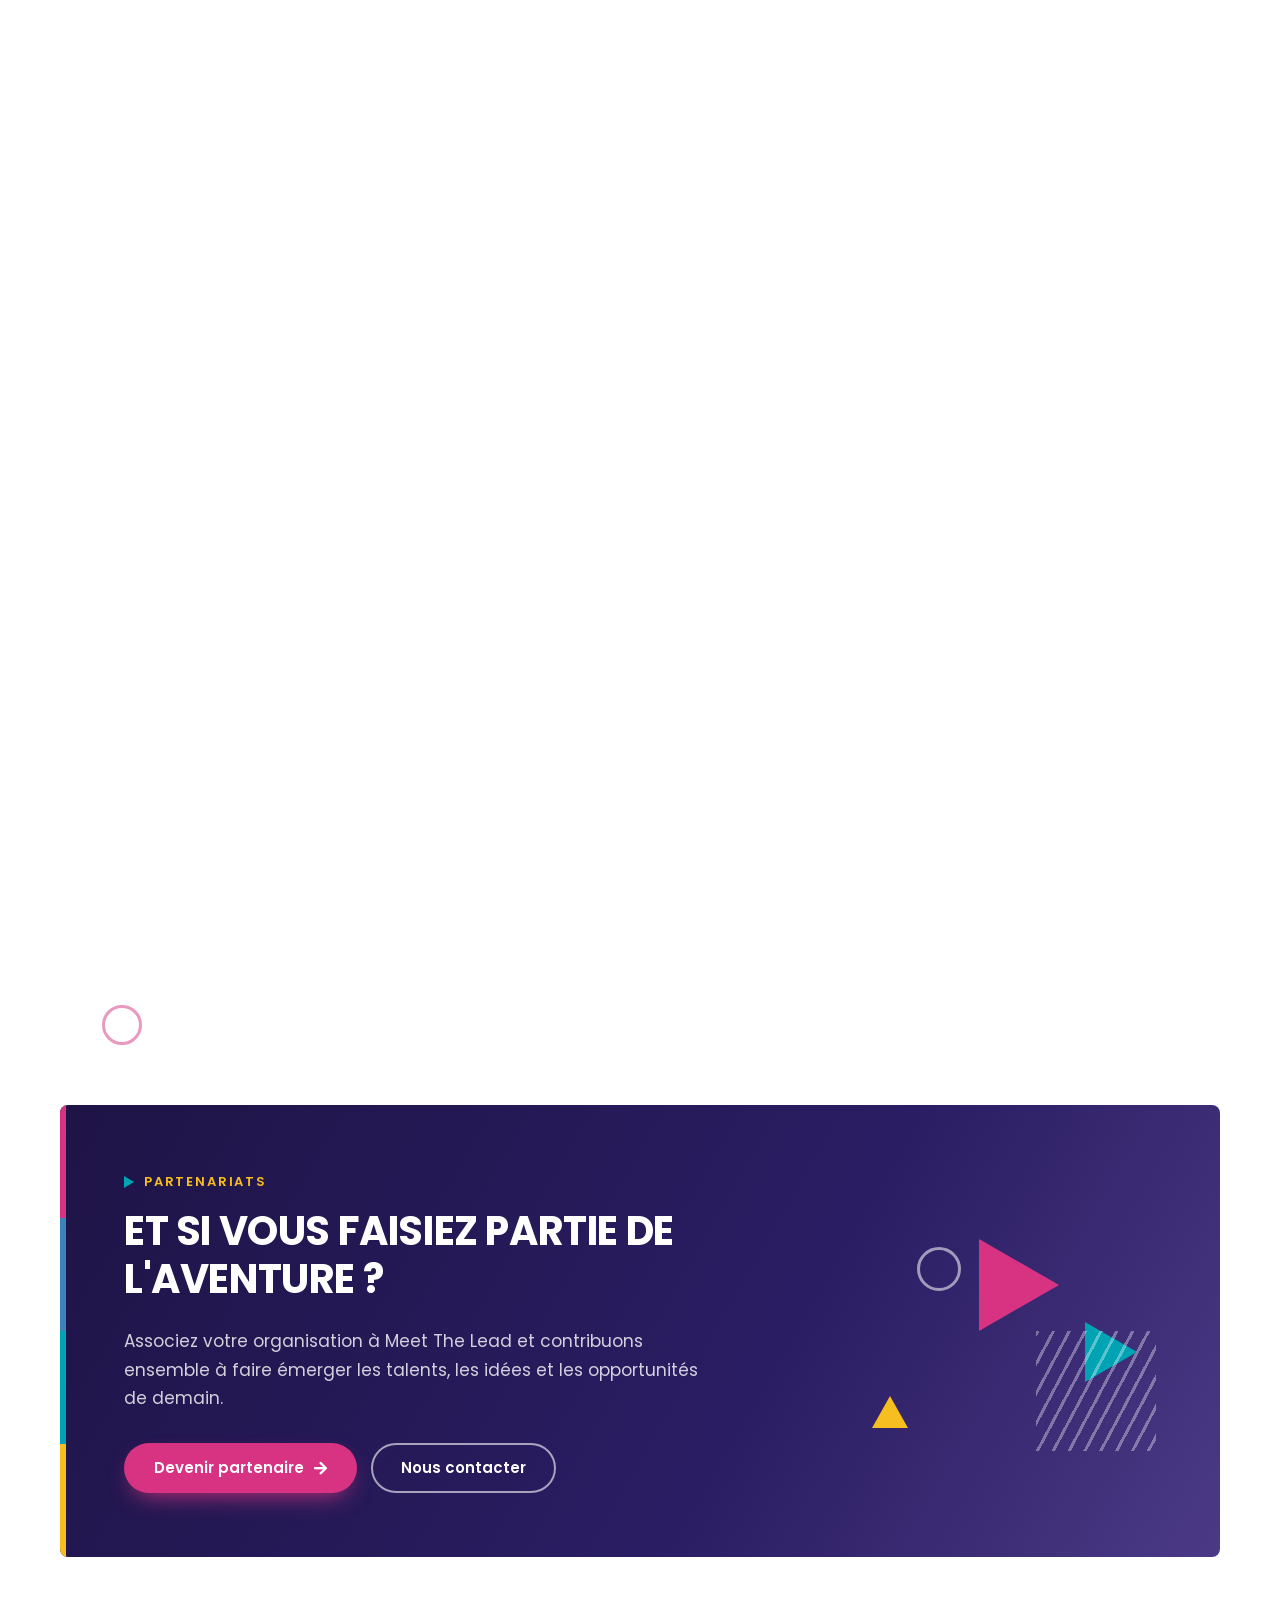
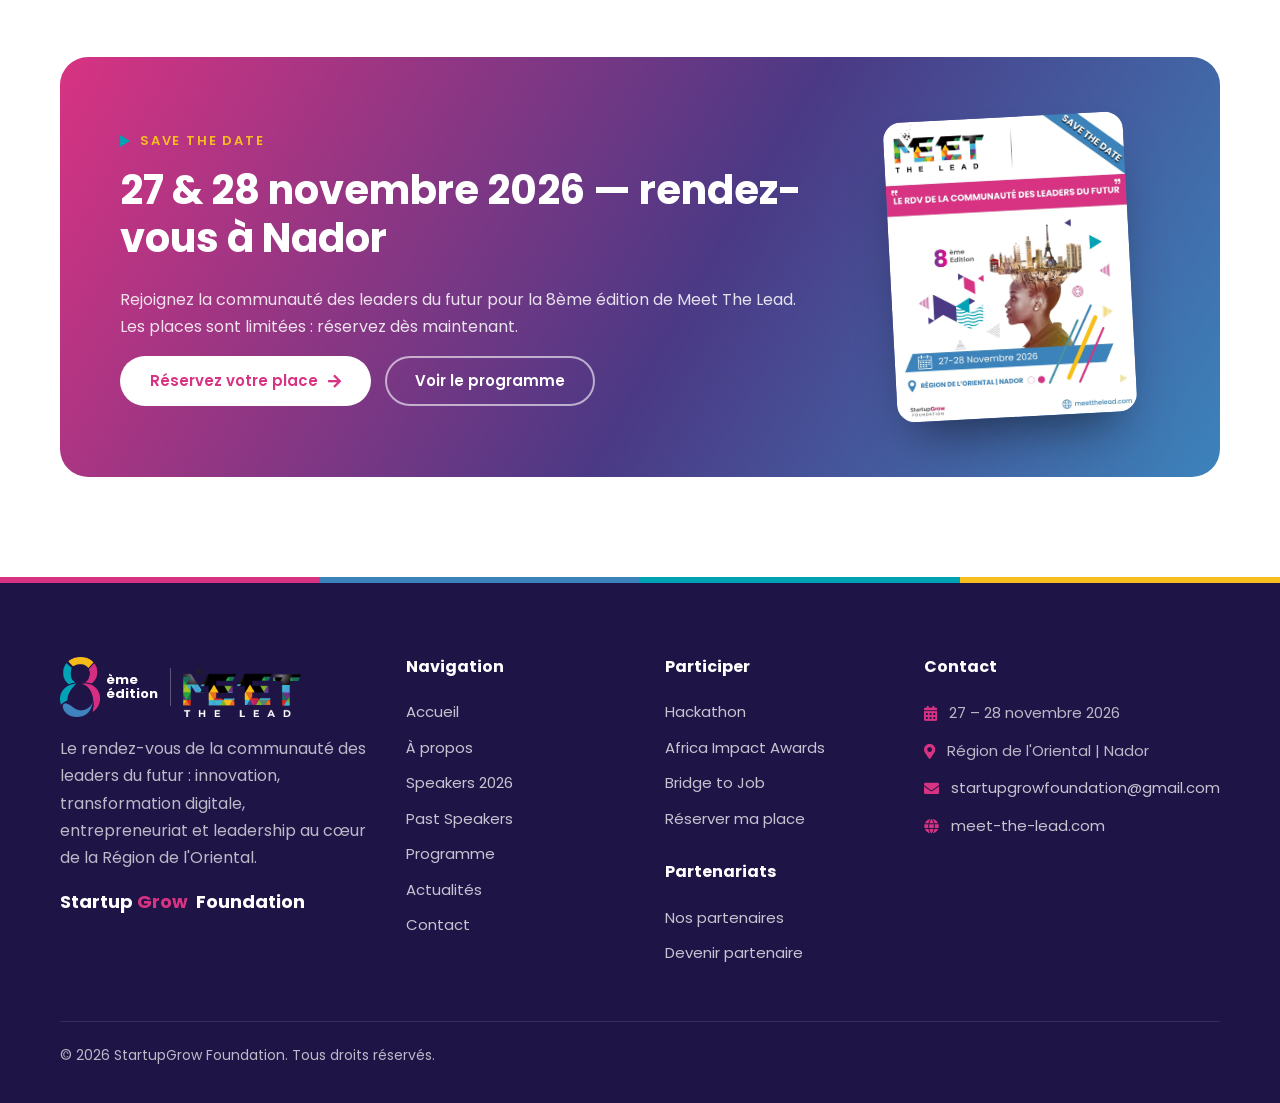
==== commit b1f2181f: "Speakers 2026 : fond blanc, sans étiquette, illustrations de la charte + logo 8ème en filigrane Co-A" ====
--- a/index.html
+++ b/index.html
@@ -17,8 +17,8 @@
     <link rel="preconnect" href="https://fonts.gstatic.com" crossorigin>
     <link rel="stylesheet" href="https://fonts.googleapis.com/css2?family=Poppins:wght@400;500;600;700;800&display=swap">
     <link rel="stylesheet" href="assets/css/fontawesome-all.min.css">
-    <link rel="stylesheet" href="assets/css/mtl.css?v=13">
-    <link rel="stylesheet" href="assets/css/mtl-v2.css?v=13">
+    <link rel="stylesheet" href="assets/css/mtl.css?v=14">
+    <link rel="stylesheet" href="assets/css/mtl-v2.css?v=14">
 </head>
 
 <body>
@@ -307,7 +307,14 @@
                 <div style="margin-top:36px"><a href="schedule.html" class="btn btn-outline">Voir le programme complet <i class="fas fa-arrow-right"></i></a></div>
             </div>
         </section>
-        <section class="section dark speakers-2026" id="speakers-2026" aria-labelledby="s26-title">
+        <section class="section speakers-2026" id="speakers-2026" aria-labelledby="s26-title">
+            <!-- Illustrations de la charte MTL (décoratives) -->
+            <svg class="s26-facets s26-facets-tl" viewBox="0 0 160 120" aria-hidden="true"><path d="M0 0h52L26 40z" fill="#00A3B4"/><path d="M52 0l26 40H26z" fill="#4B3985"/><path d="M52 0h52L78 40z" fill="#D83382"/><path d="M104 0l26 40H78z" fill="#F6BE1E"/><path d="M26 40h52L52 80z" fill="#3C83BB"/><path d="M78 40l26 40H52z" fill="#00A3B4" opacity=".75"/><path d="M52 80h52L78 120z" fill="#D83382" opacity=".55"/></svg>
+            <span class="s26-dots" aria-hidden="true"></span>
+            <span class="s26-lines" aria-hidden="true"><i></i><i></i><i></i><i></i></span>
+            <span class="s26-ring" aria-hidden="true"></span>
+            <span class="s26-tri" aria-hidden="true"></span>
+            <svg class="s26-facets s26-facets-br" viewBox="0 0 160 120" aria-hidden="true"><path d="M160 120h-52l26-40z" fill="#F6BE1E"/><path d="M108 120l-26-40h52z" fill="#D83382"/><path d="M108 120H56l26-40z" fill="#00A3B4"/><path d="M134 80l-26-40h52z" fill="#4B3985" opacity=".8"/><path d="M82 80l26-40 26 40z" fill="#3C83BB" opacity=".6"/></svg>
             <img class="s26-wm" src="assets/img/logo/8eme-edition.png" alt="" aria-hidden="true" width="640" height="419">
             <div class="container">
                 <div class="section-head">
@@ -556,8 +563,8 @@
         </div>
     </div>
 
-    <script src="assets/js/mtl-data.js?v=13"></script>
-    <script src="assets/js/mtl.js?v=13"></script>
+    <script src="assets/js/mtl-data.js?v=14"></script>
+    <script src="assets/js/mtl.js?v=14"></script>
 </body>
 
 </html>
--- a/assets/css/mtl-v2.css
+++ b/assets/css/mtl-v2.css
@@ -755,12 +755,30 @@
     .brand-sep { height: 30px; }
 }
 
-/* Speakers 2026 : même style que les Past Speakers + logo 8ème édition en filigrane */
+/* Speakers 2026 : style des Past Speakers sur fond BLANC + illustrations de la charte + logo 8ème en filigrane */
+.speakers-2026 { position: relative; overflow: hidden; background: #fff; }
 .speakers-2026 .container { position: relative; z-index: 1; }
-.s26-wm { position: absolute; z-index: 0; right: max(2%, calc((100% - 1200px) / 2)); bottom: 120px; width: min(21vw, 290px); height: auto; opacity: .2; pointer-events: none; user-select: none; }
+.speakers-2026 .eyebrow { color: var(--pink); }
+.s26-wm { position: absolute; z-index: 0; right: max(2%, calc((100% - 1200px) / 2)); bottom: 120px; width: min(21vw, 290px); height: auto; opacity: .22; pointer-events: none; user-select: none; }
 .speaker .photo picture { display: block; width: 100%; height: 100%; }
-.speakers-2026 + .section.dark { border-top: 1px solid rgba(255,255,255,.08); }
-@media (max-width: 680px) { .s26-wm { right: 2%; bottom: 60px; width: 46vw; opacity: .18; } }
+.s26-facets { position: absolute; z-index: 0; pointer-events: none; }
+.s26-facets-tl { left: -10px; top: 0; width: 150px; opacity: .9; }
+.s26-facets-br { right: -8px; bottom: 0; width: 170px; opacity: .9; }
+.s26-dots { position: absolute; z-index: 0; right: 6%; top: 70px; width: 130px; height: 84px; background-image: radial-gradient(rgba(60,131,187,.55) 1.6px, transparent 2px); background-size: 16px 16px; pointer-events: none; }
+.s26-lines { position: absolute; z-index: 0; left: -30px; top: 46%; width: 90px; height: 120px; pointer-events: none; }
+.s26-lines i { position: absolute; bottom: 0; width: 6px; height: 100%; border-radius: 6px; transform: rotate(28deg); transform-origin: bottom; }
+.s26-lines i:nth-child(1) { left: 6px; height: 70%; background: var(--teal); }
+.s26-lines i:nth-child(2) { left: 28px; background: var(--blue); }
+.s26-lines i:nth-child(3) { left: 50px; height: 85%; background: var(--yellow); }
+.s26-lines i:nth-child(4) { left: 72px; height: 60%; background: var(--pink); }
+.s26-ring { position: absolute; z-index: 0; left: 9%; top: 150px; width: 40px; height: 40px; border-radius: 50%; border: 3px solid var(--pink); opacity: .6; pointer-events: none; animation: float 7s ease-in-out infinite; }
+.s26-tri { position: absolute; z-index: 0; right: 4%; top: 42%; width: 0; height: 0; border-top: 16px solid transparent; border-bottom: 16px solid transparent; border-left: 28px solid var(--yellow); pointer-events: none; animation: float 8s ease-in-out infinite; }
+@media (max-width: 991px) { .s26-lines, .s26-tri { display: none; } .s26-dots { top: 40px; right: 16px; width: 80px; height: 52px; } }
+@media (max-width: 680px) {
+    .s26-wm { right: 2%; bottom: 60px; width: 46vw; opacity: .2; }
+    .s26-facets-tl { width: 90px; } .s26-facets-br { width: 100px; }
+    .s26-ring { left: auto; right: 10%; top: 120px; width: 28px; height: 28px; }
+}
 
 /* v11 — en-tête compact entre 992 et 1279 px : le menu reste sur une ligne */
 .main-nav a { white-space: nowrap; }
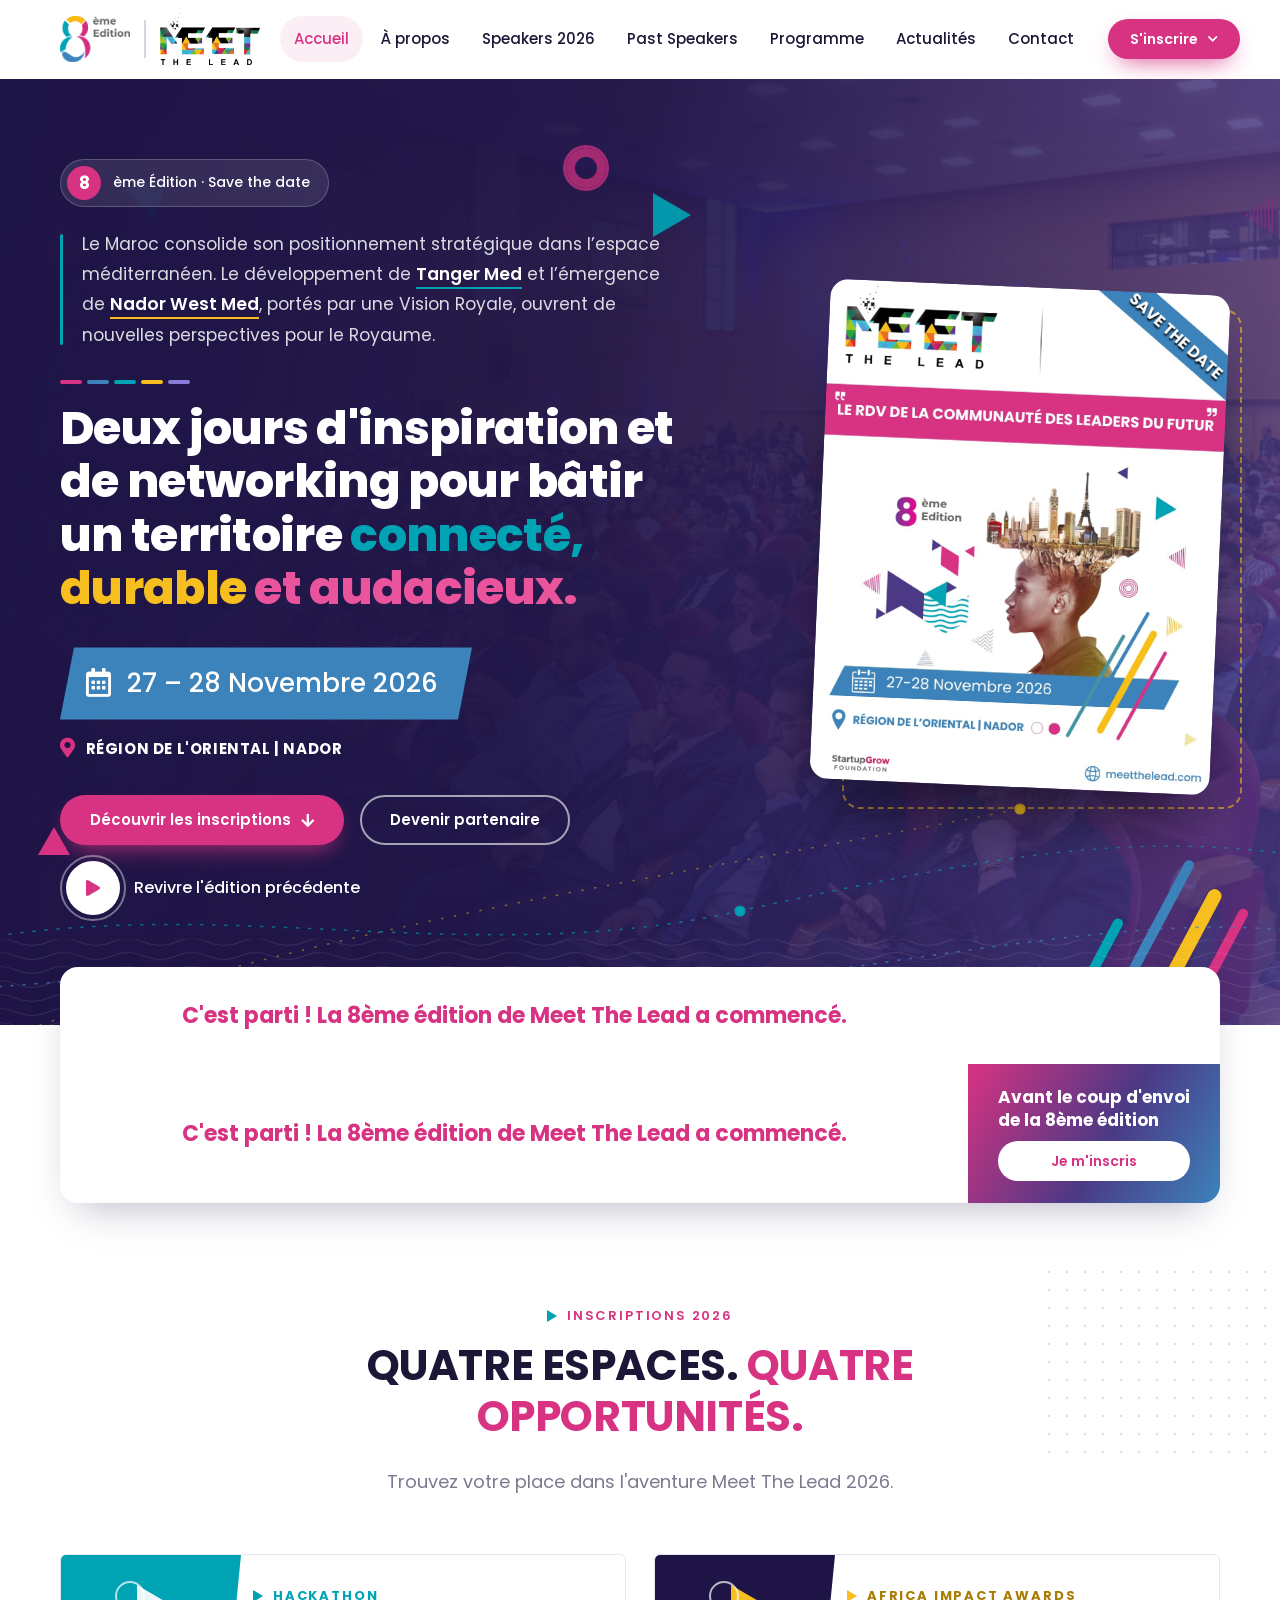
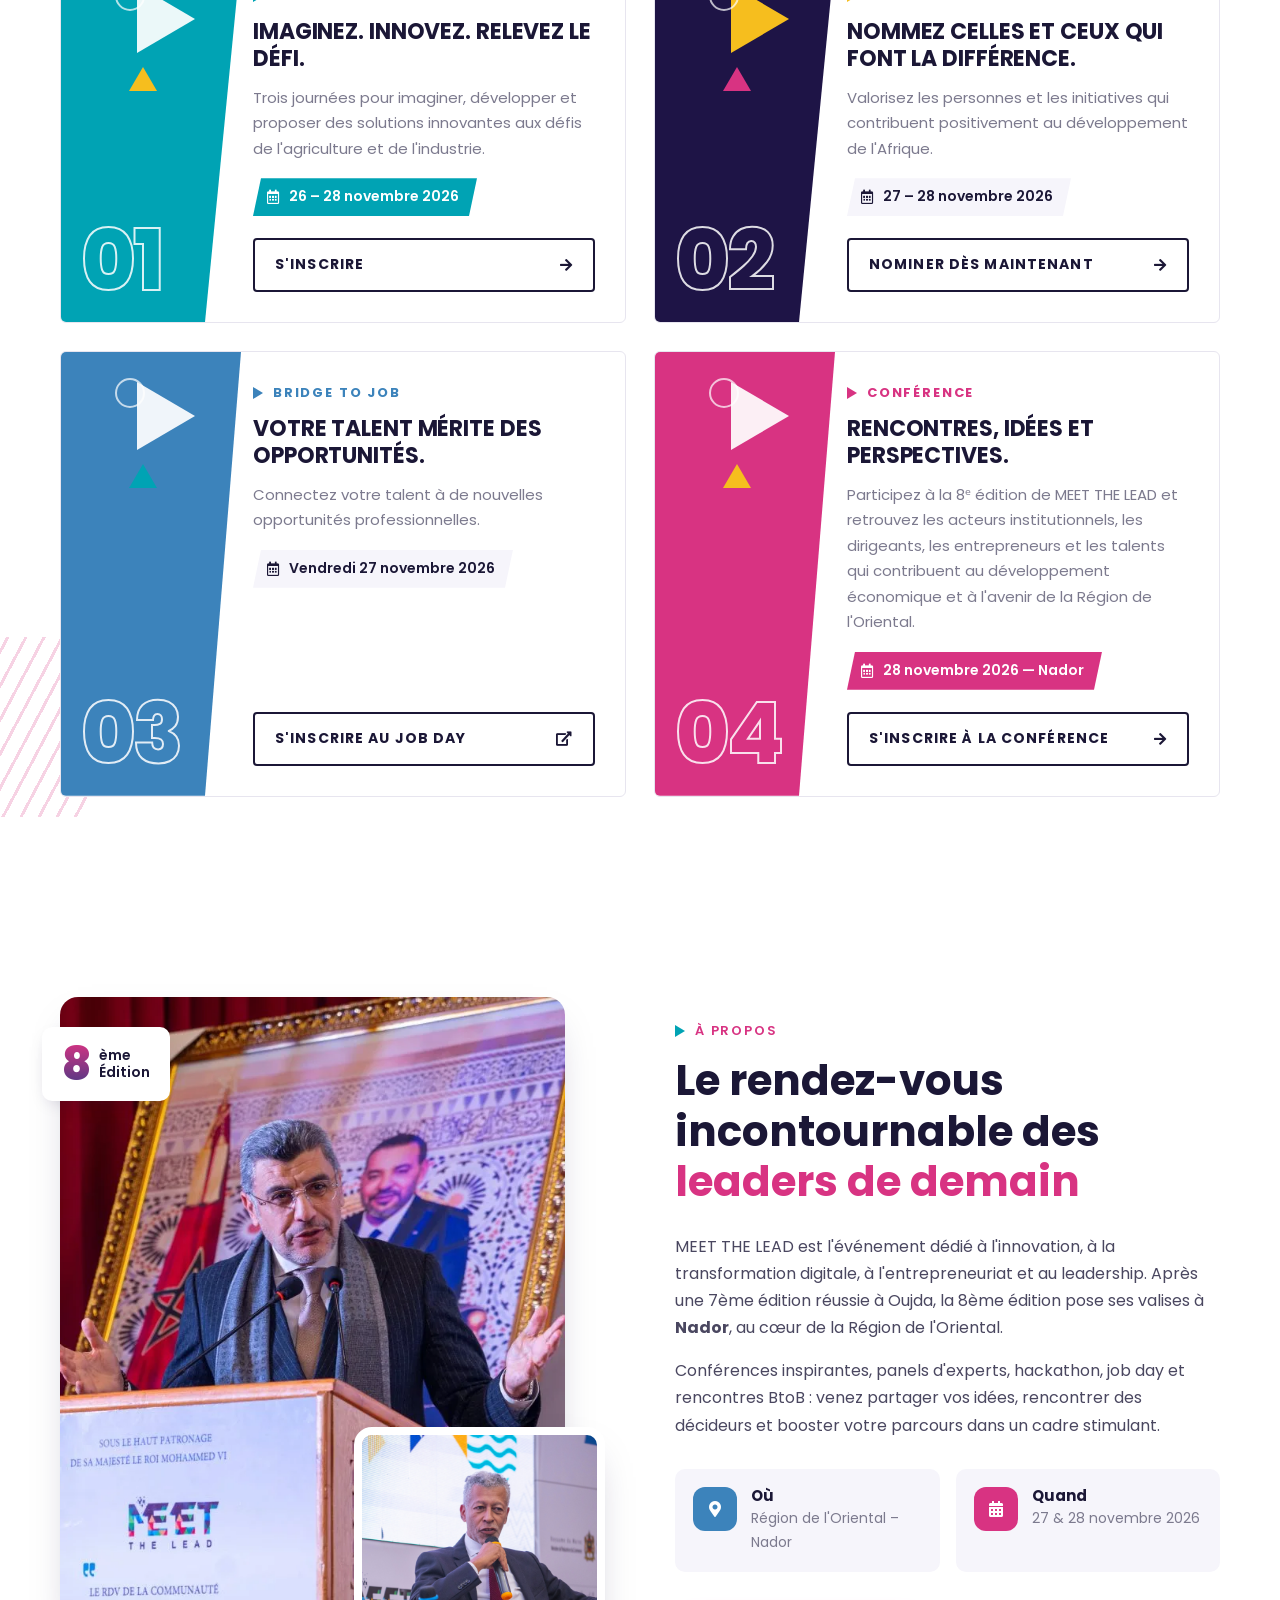
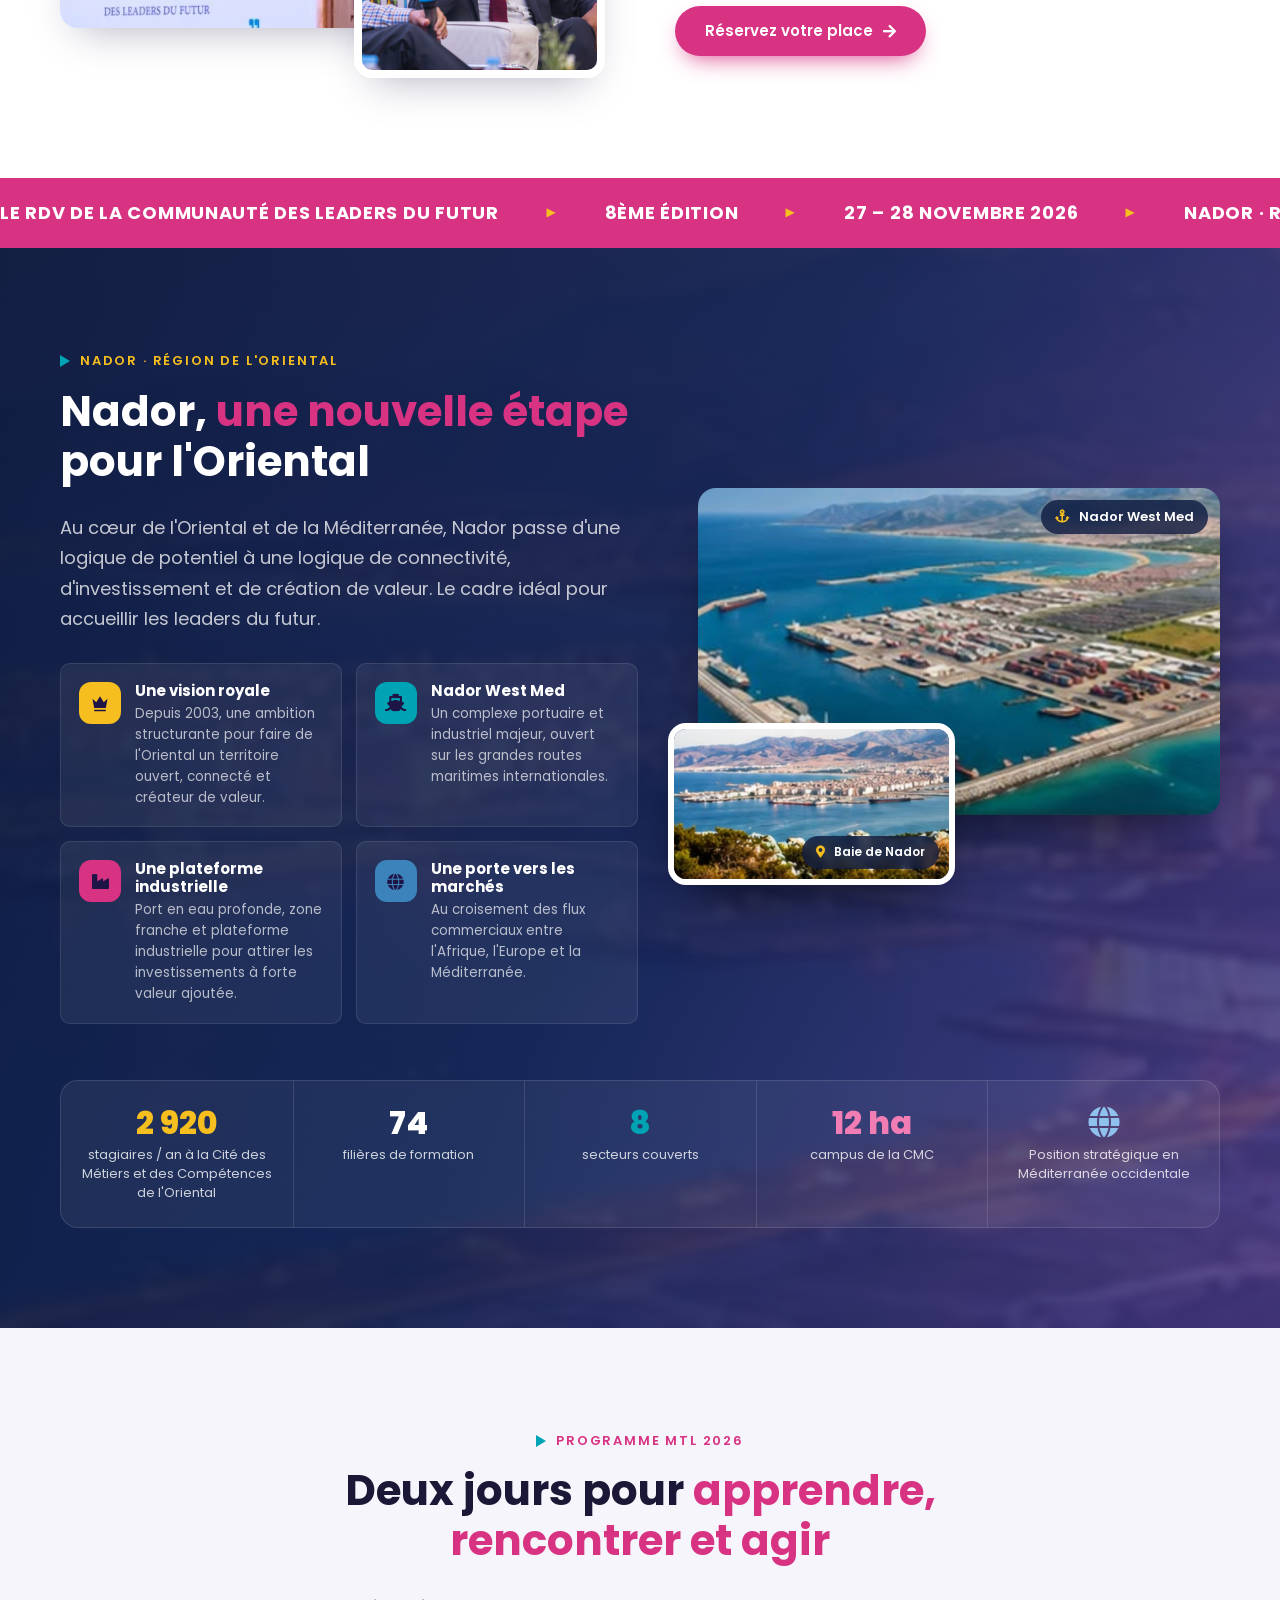
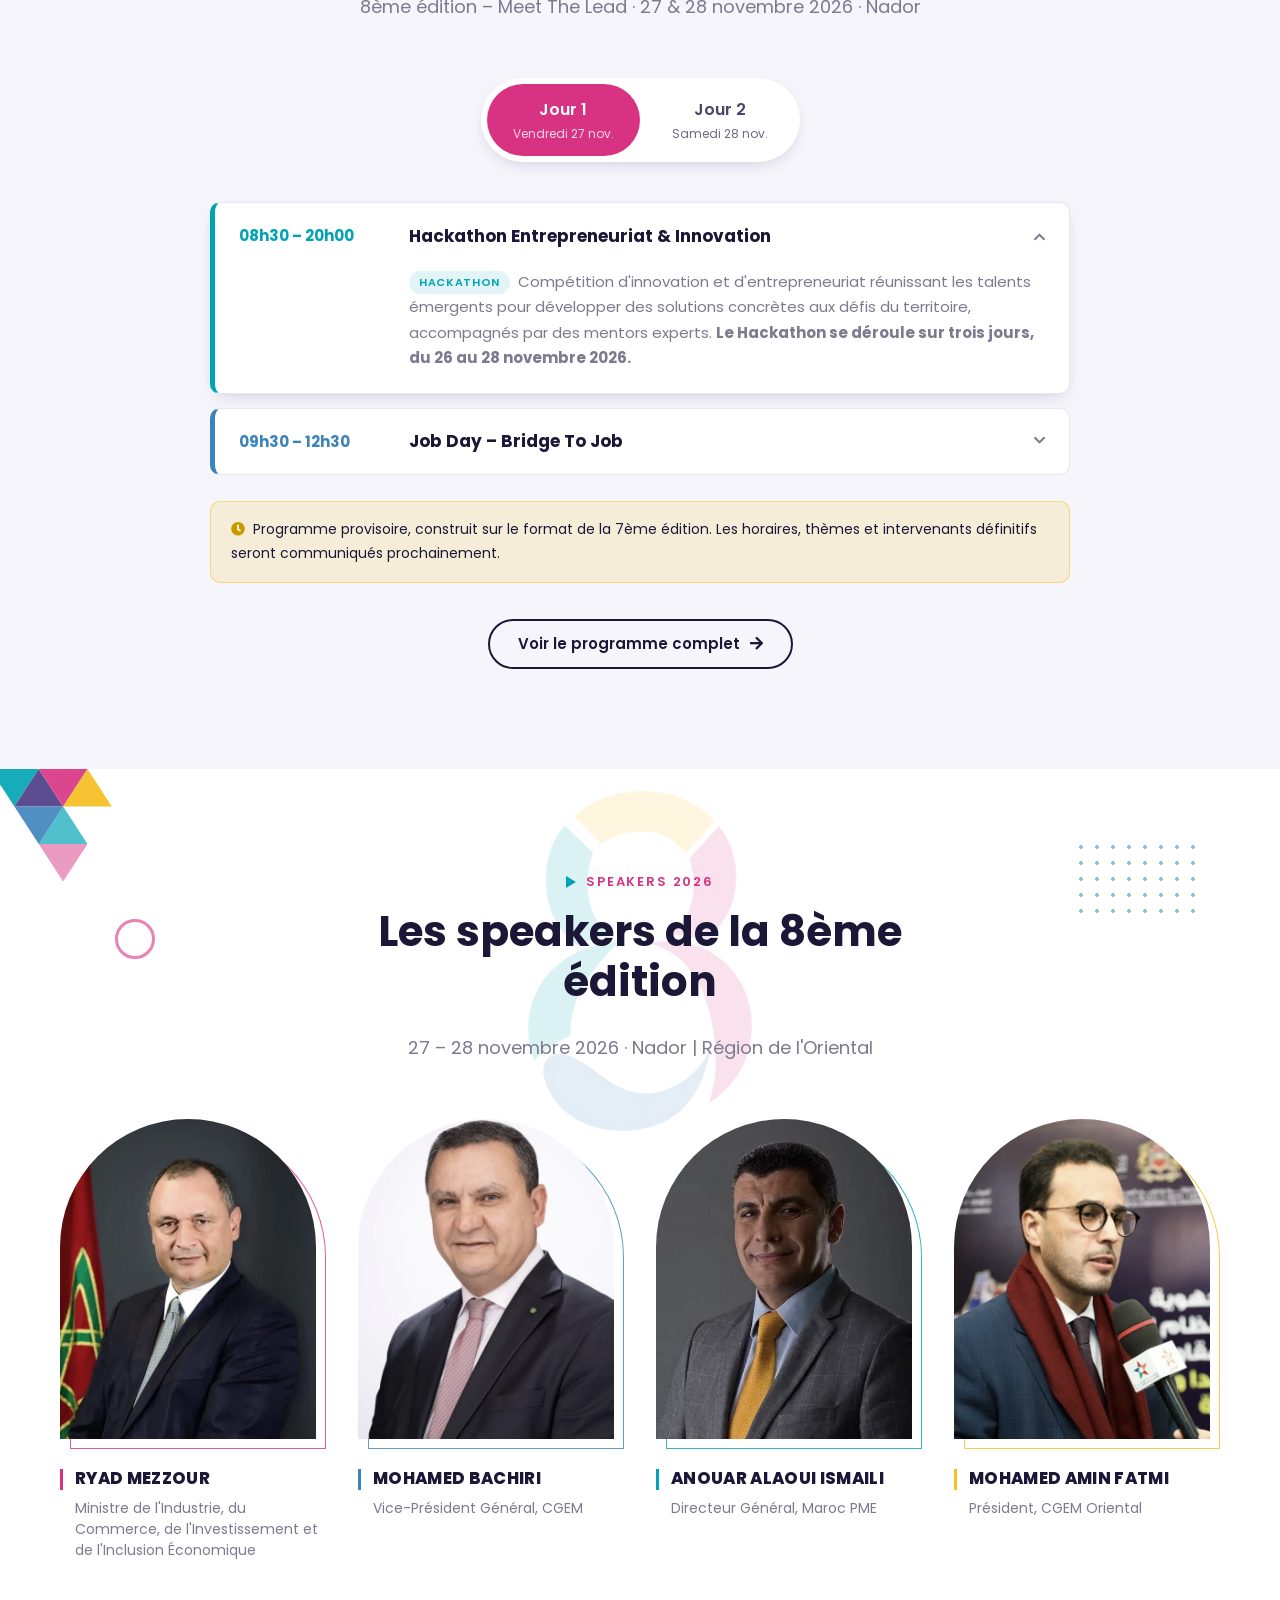
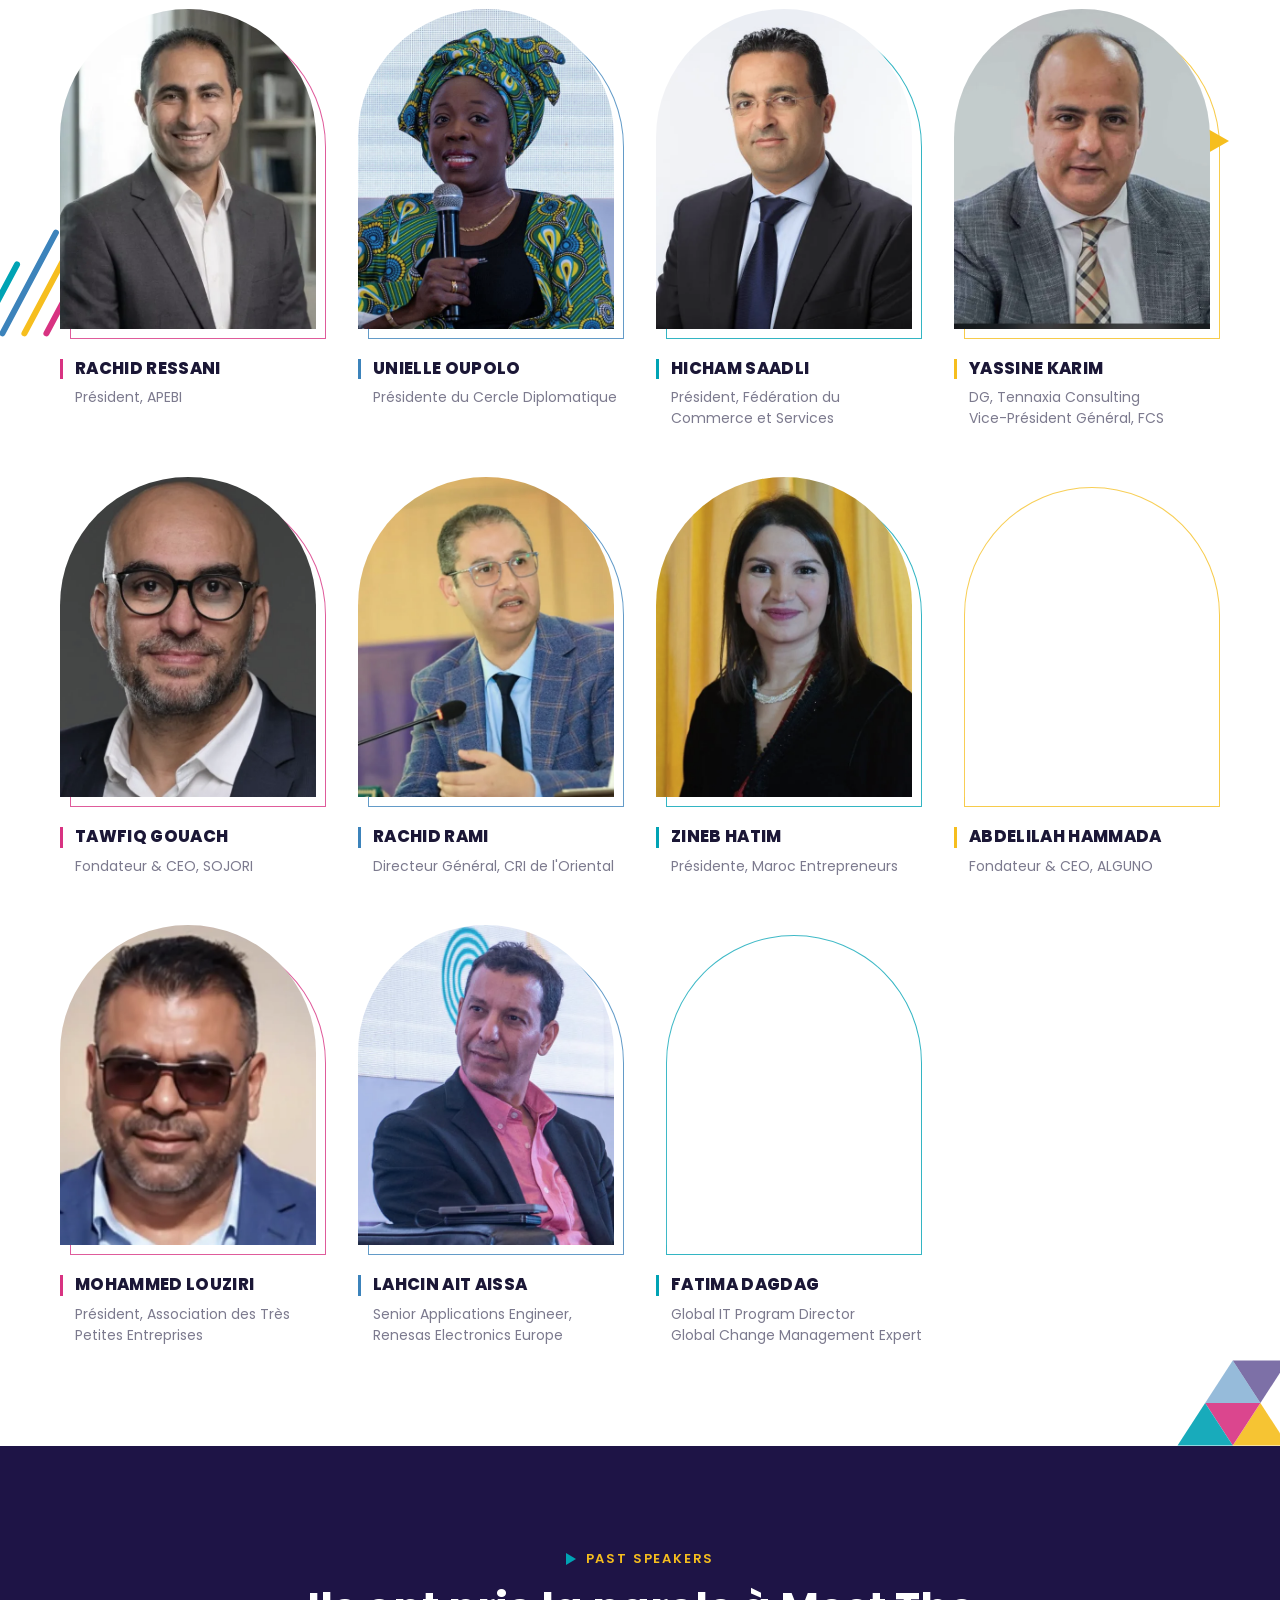
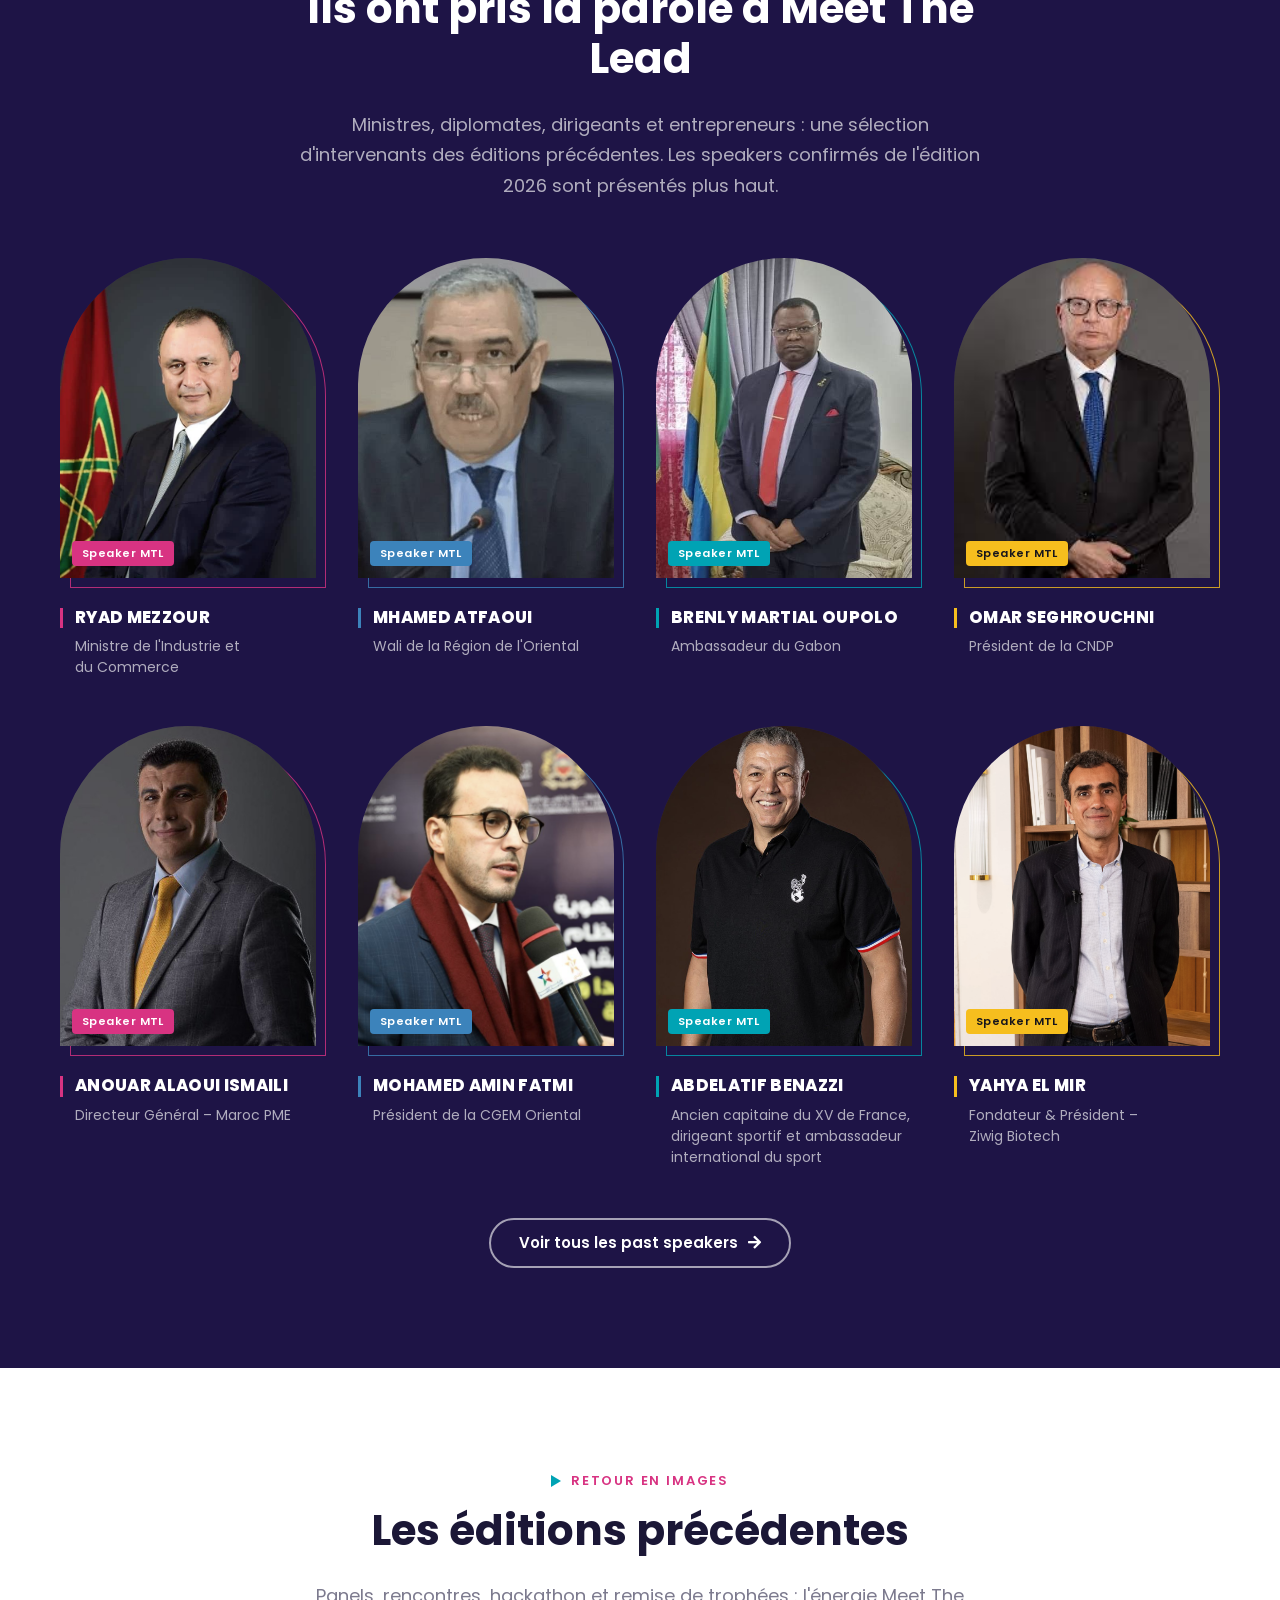
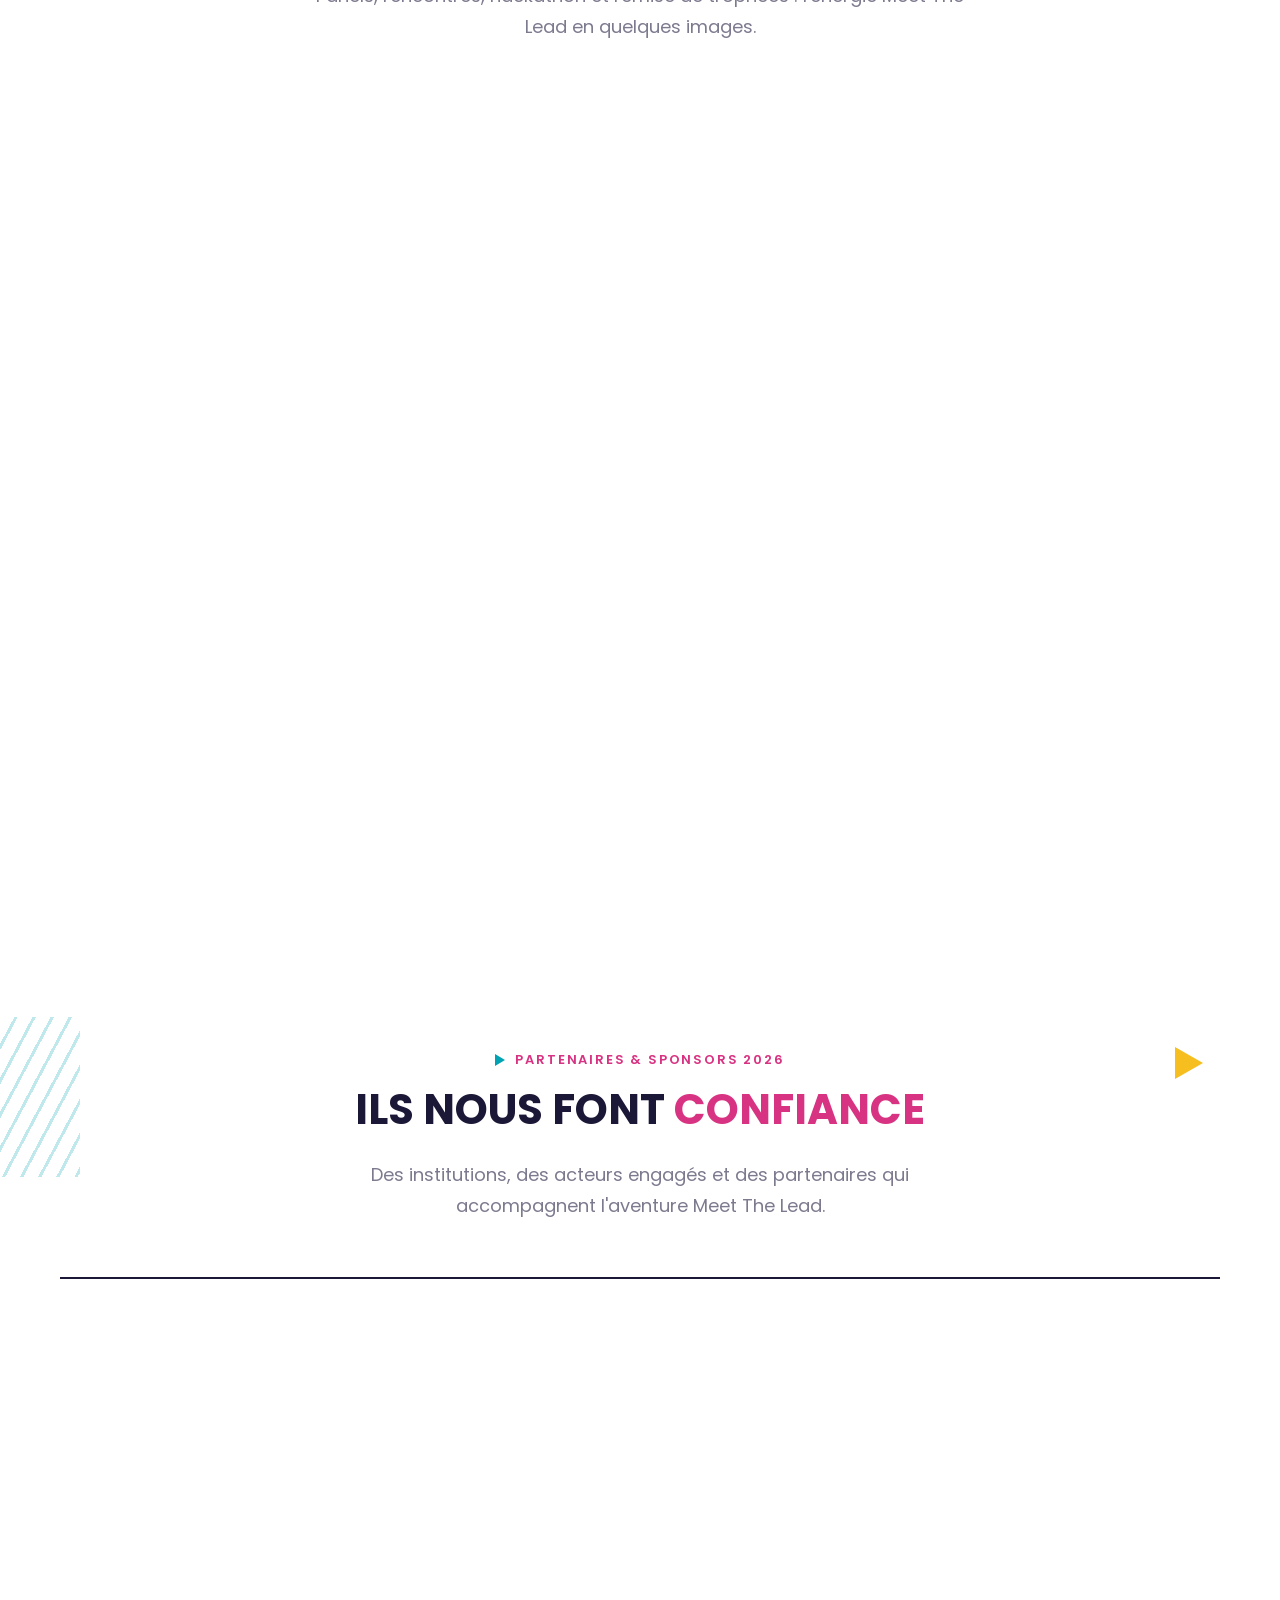
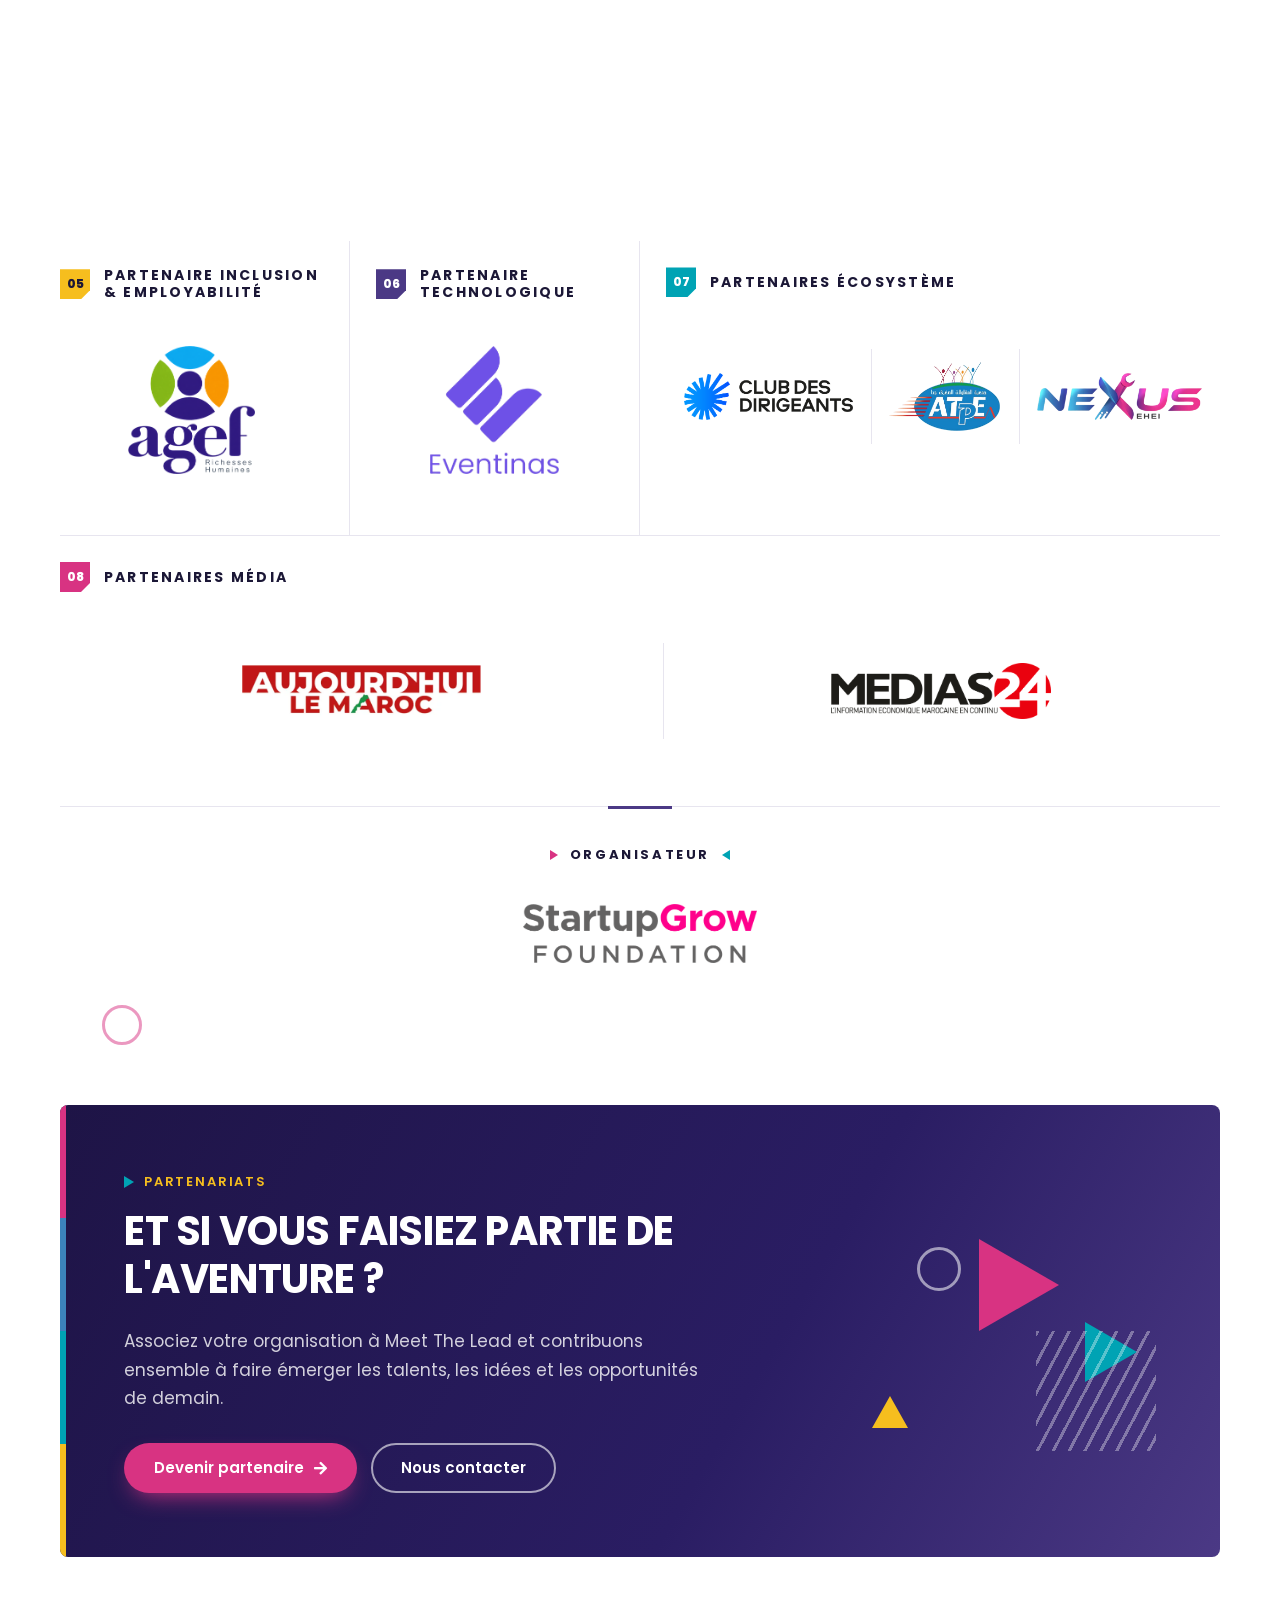
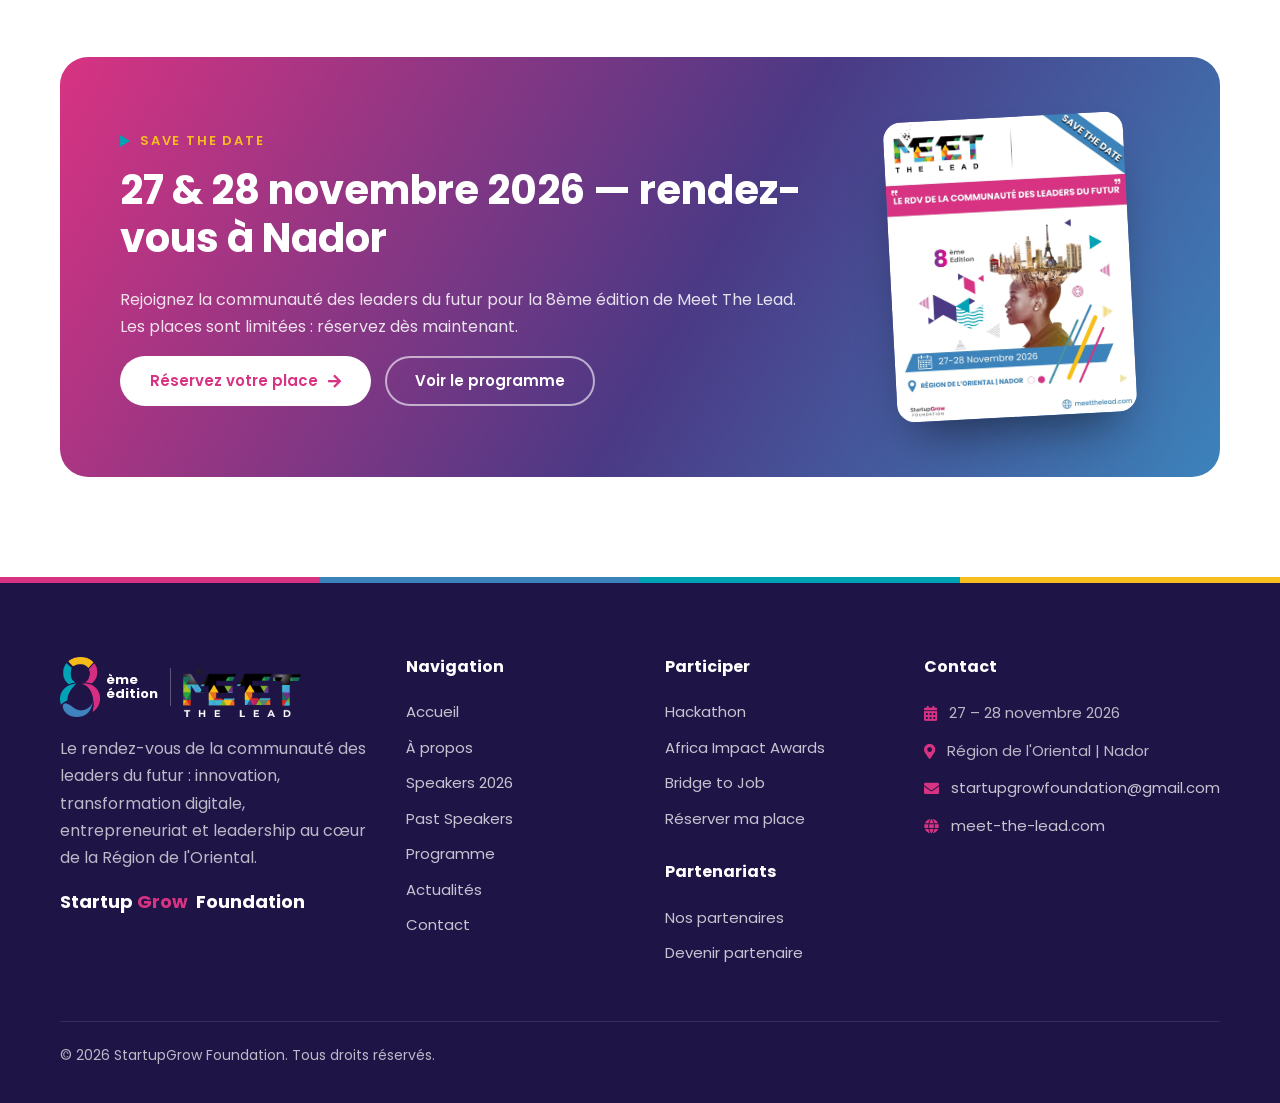
==== commit 3426cd04: "Speakers 2026 : grand 8 transparent centré derrière le titre (sans « ème édition ») Co-Authored-By: " ====
--- a/index.html
+++ b/index.html
@@ -17,8 +17,8 @@
     <link rel="preconnect" href="https://fonts.gstatic.com" crossorigin>
     <link rel="stylesheet" href="https://fonts.googleapis.com/css2?family=Poppins:wght@400;500;600;700;800&display=swap">
     <link rel="stylesheet" href="assets/css/fontawesome-all.min.css">
-    <link rel="stylesheet" href="assets/css/mtl.css?v=14">
-    <link rel="stylesheet" href="assets/css/mtl-v2.css?v=14">
+    <link rel="stylesheet" href="assets/css/mtl.css?v=15">
+    <link rel="stylesheet" href="assets/css/mtl-v2.css?v=15">
 </head>
 
 <body>
@@ -315,7 +315,7 @@
             <span class="s26-ring" aria-hidden="true"></span>
             <span class="s26-tri" aria-hidden="true"></span>
             <svg class="s26-facets s26-facets-br" viewBox="0 0 160 120" aria-hidden="true"><path d="M160 120h-52l26-40z" fill="#F6BE1E"/><path d="M108 120l-26-40h52z" fill="#D83382"/><path d="M108 120H56l26-40z" fill="#00A3B4"/><path d="M134 80l-26-40h52z" fill="#4B3985" opacity=".8"/><path d="M82 80l26-40 26 40z" fill="#3C83BB" opacity=".6"/></svg>
-            <img class="s26-wm" src="assets/img/logo/8eme-edition.png" alt="" aria-hidden="true" width="640" height="419">
+            <img class="s26-wm" src="assets/img/logo/8.png" alt="" aria-hidden="true" width="277" height="420">
             <div class="container">
                 <div class="section-head">
                     <span class="eyebrow">Speakers 2026</span>
@@ -563,8 +563,8 @@
         </div>
     </div>
 
-    <script src="assets/js/mtl-data.js?v=14"></script>
-    <script src="assets/js/mtl.js?v=14"></script>
+    <script src="assets/js/mtl-data.js?v=15"></script>
+    <script src="assets/js/mtl.js?v=15"></script>
 </body>
 
 </html>
--- a/assets/css/mtl-v2.css
+++ b/assets/css/mtl-v2.css
@@ -759,7 +759,7 @@
 .speakers-2026 { position: relative; overflow: hidden; background: #fff; }
 .speakers-2026 .container { position: relative; z-index: 1; }
 .speakers-2026 .eyebrow { color: var(--pink); }
-.s26-wm { position: absolute; z-index: 0; right: max(2%, calc((100% - 1200px) / 2)); bottom: 120px; width: min(21vw, 290px); height: auto; opacity: .22; pointer-events: none; user-select: none; }
+.s26-wm { position: absolute; z-index: 0; left: 50%; top: 22px; width: auto; height: 340px; transform: translateX(-50%); opacity: .14; pointer-events: none; user-select: none; }
 .speaker .photo picture { display: block; width: 100%; height: 100%; }
 .s26-facets { position: absolute; z-index: 0; pointer-events: none; }
 .s26-facets-tl { left: -10px; top: 0; width: 150px; opacity: .9; }
@@ -775,9 +775,9 @@
 .s26-tri { position: absolute; z-index: 0; right: 4%; top: 42%; width: 0; height: 0; border-top: 16px solid transparent; border-bottom: 16px solid transparent; border-left: 28px solid var(--yellow); pointer-events: none; animation: float 8s ease-in-out infinite; }
 @media (max-width: 991px) { .s26-lines, .s26-tri { display: none; } .s26-dots { top: 40px; right: 16px; width: 80px; height: 52px; } }
 @media (max-width: 680px) {
-    .s26-wm { right: 2%; bottom: 60px; width: 46vw; opacity: .2; }
+    .s26-wm { top: 26px; height: 240px; opacity: .13; }
     .s26-facets-tl { width: 90px; } .s26-facets-br { width: 100px; }
-    .s26-ring { left: auto; right: 10%; top: 120px; width: 28px; height: 28px; }
+    .s26-ring { display: none; }
 }
 
 /* v11 — en-tête compact entre 992 et 1279 px : le menu reste sur une ligne */
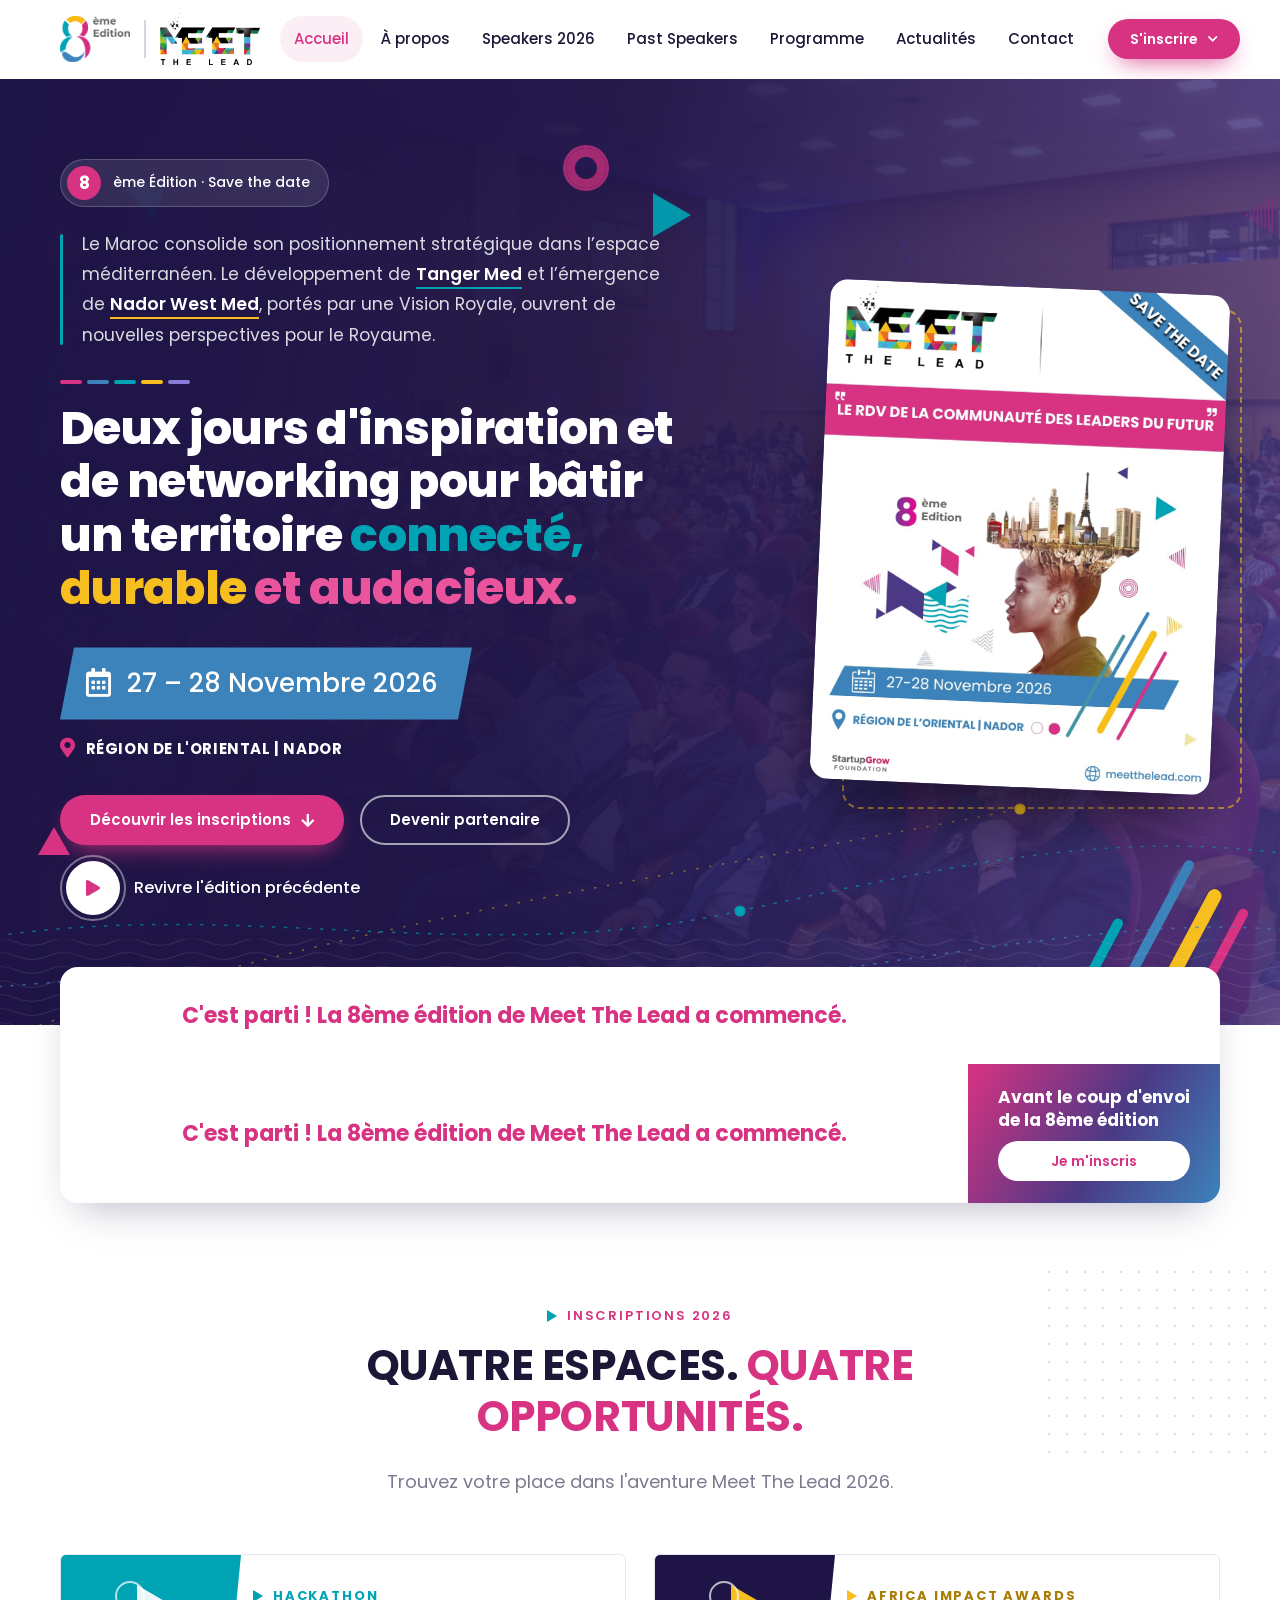
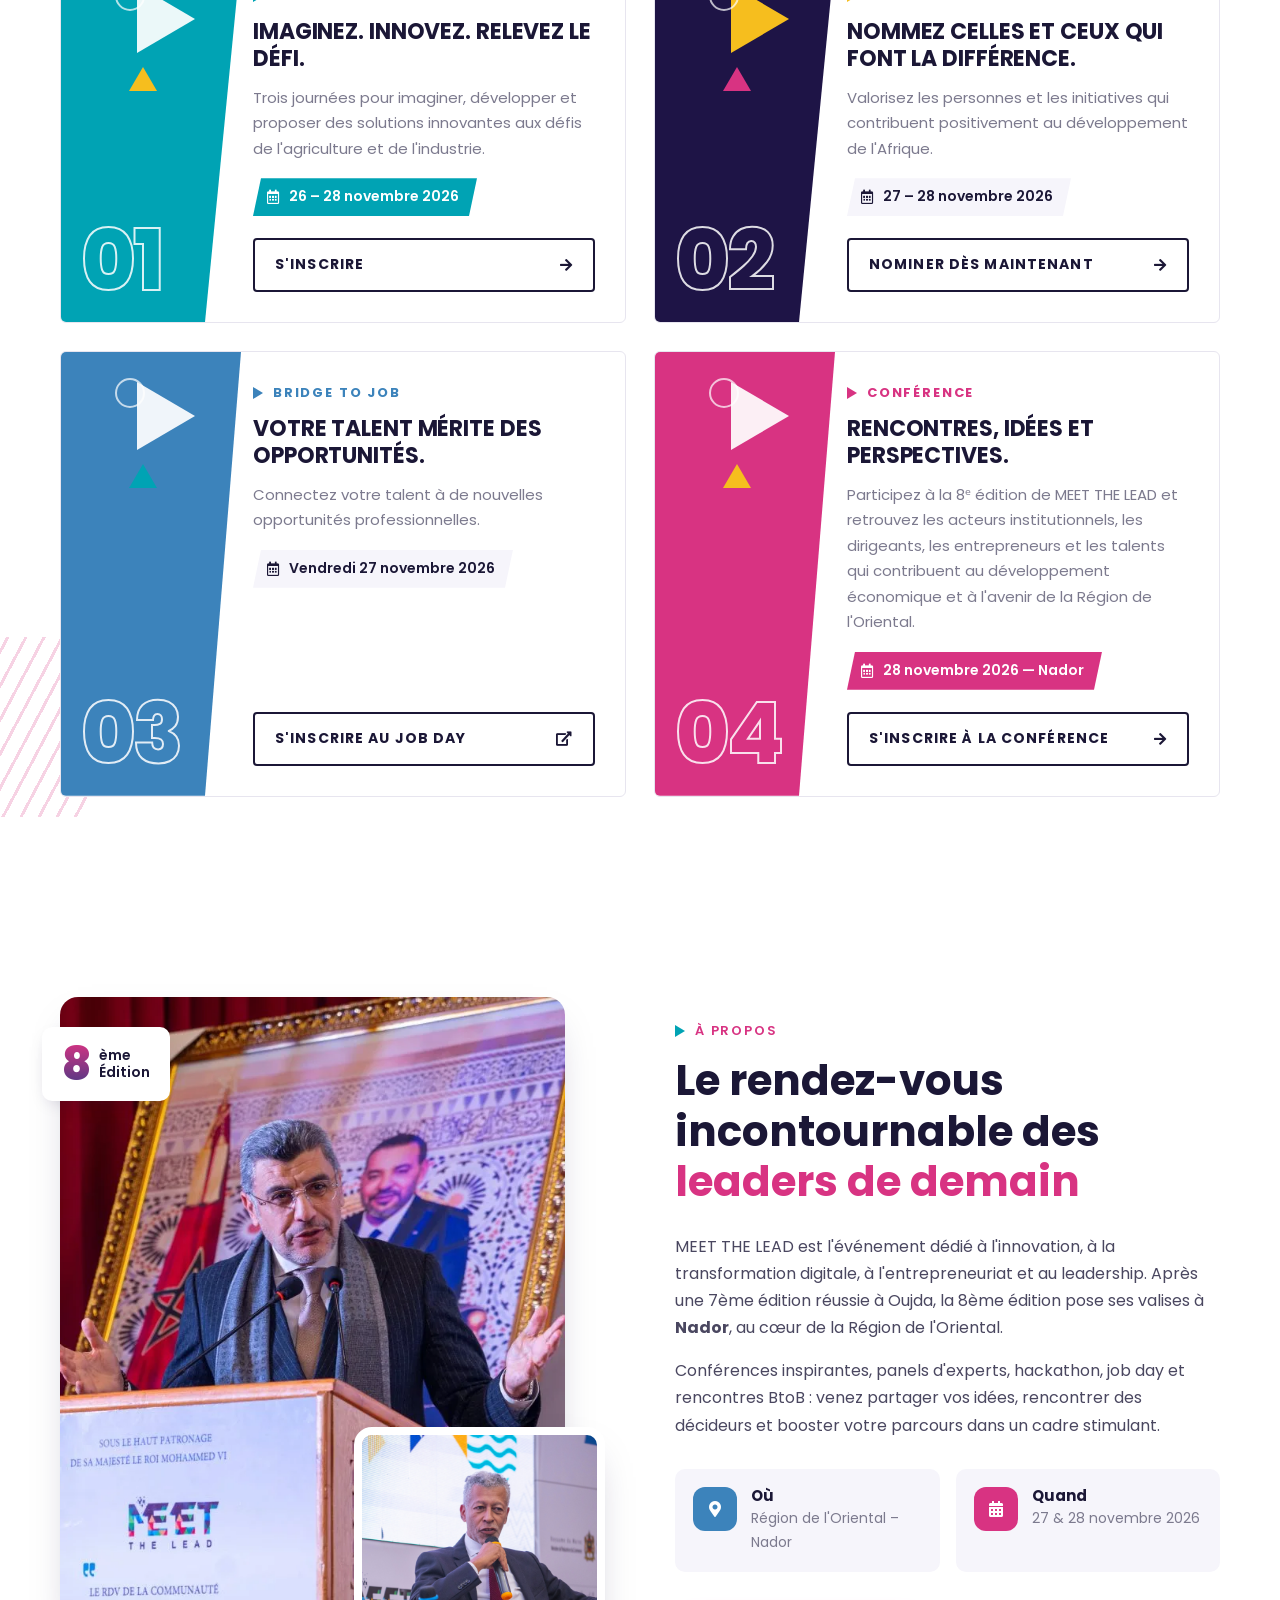
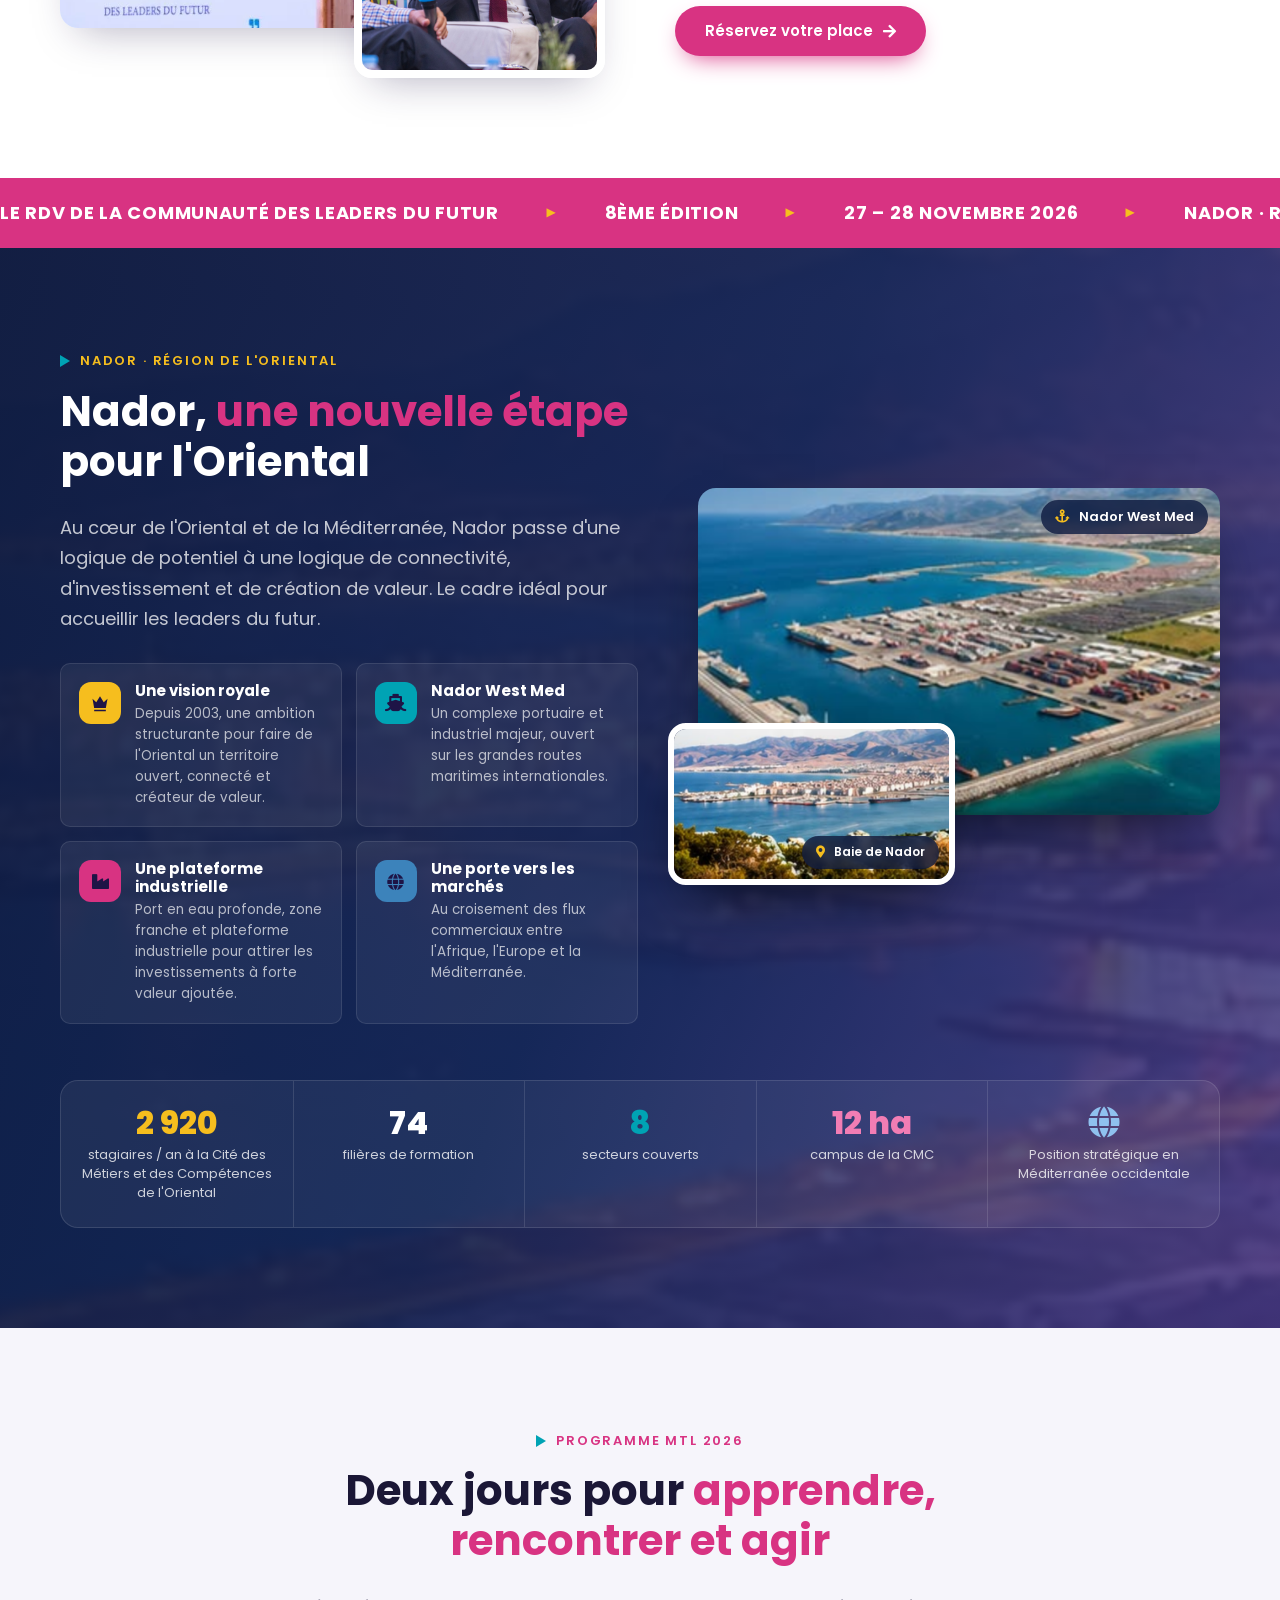
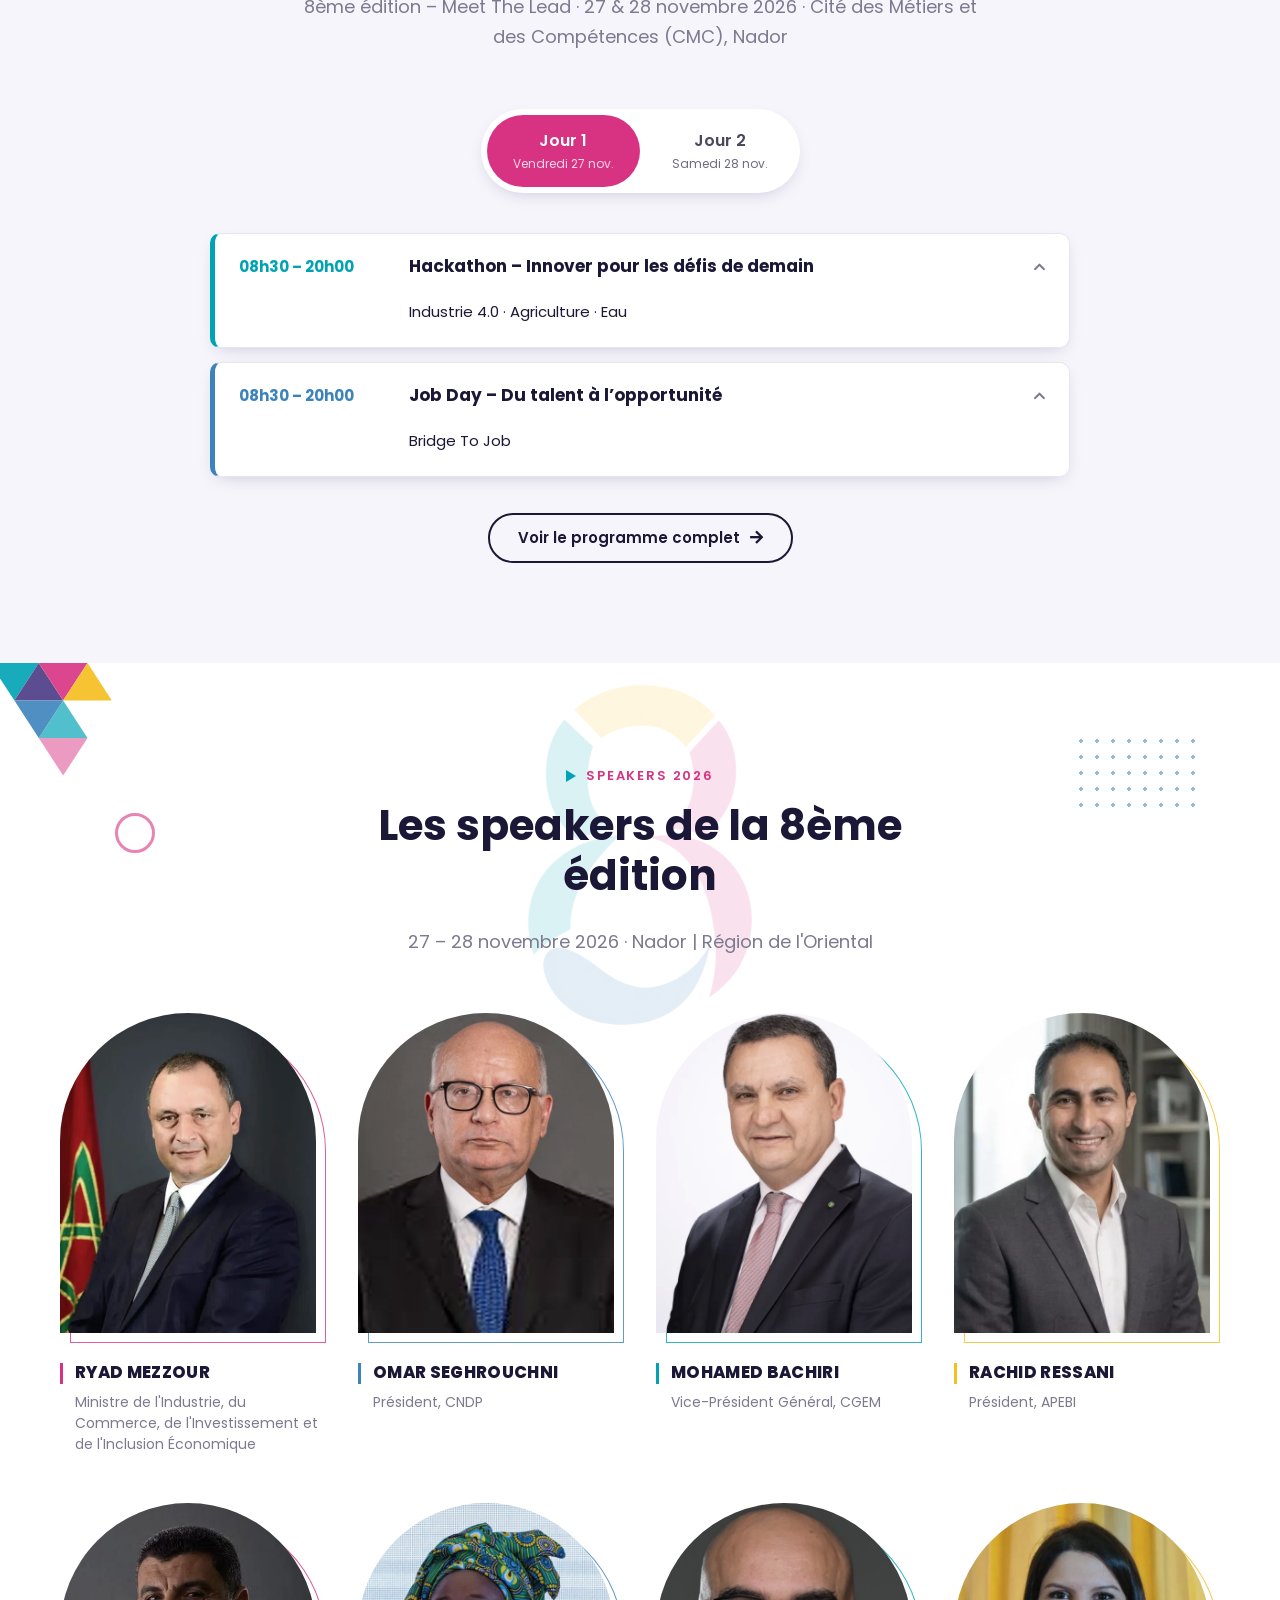
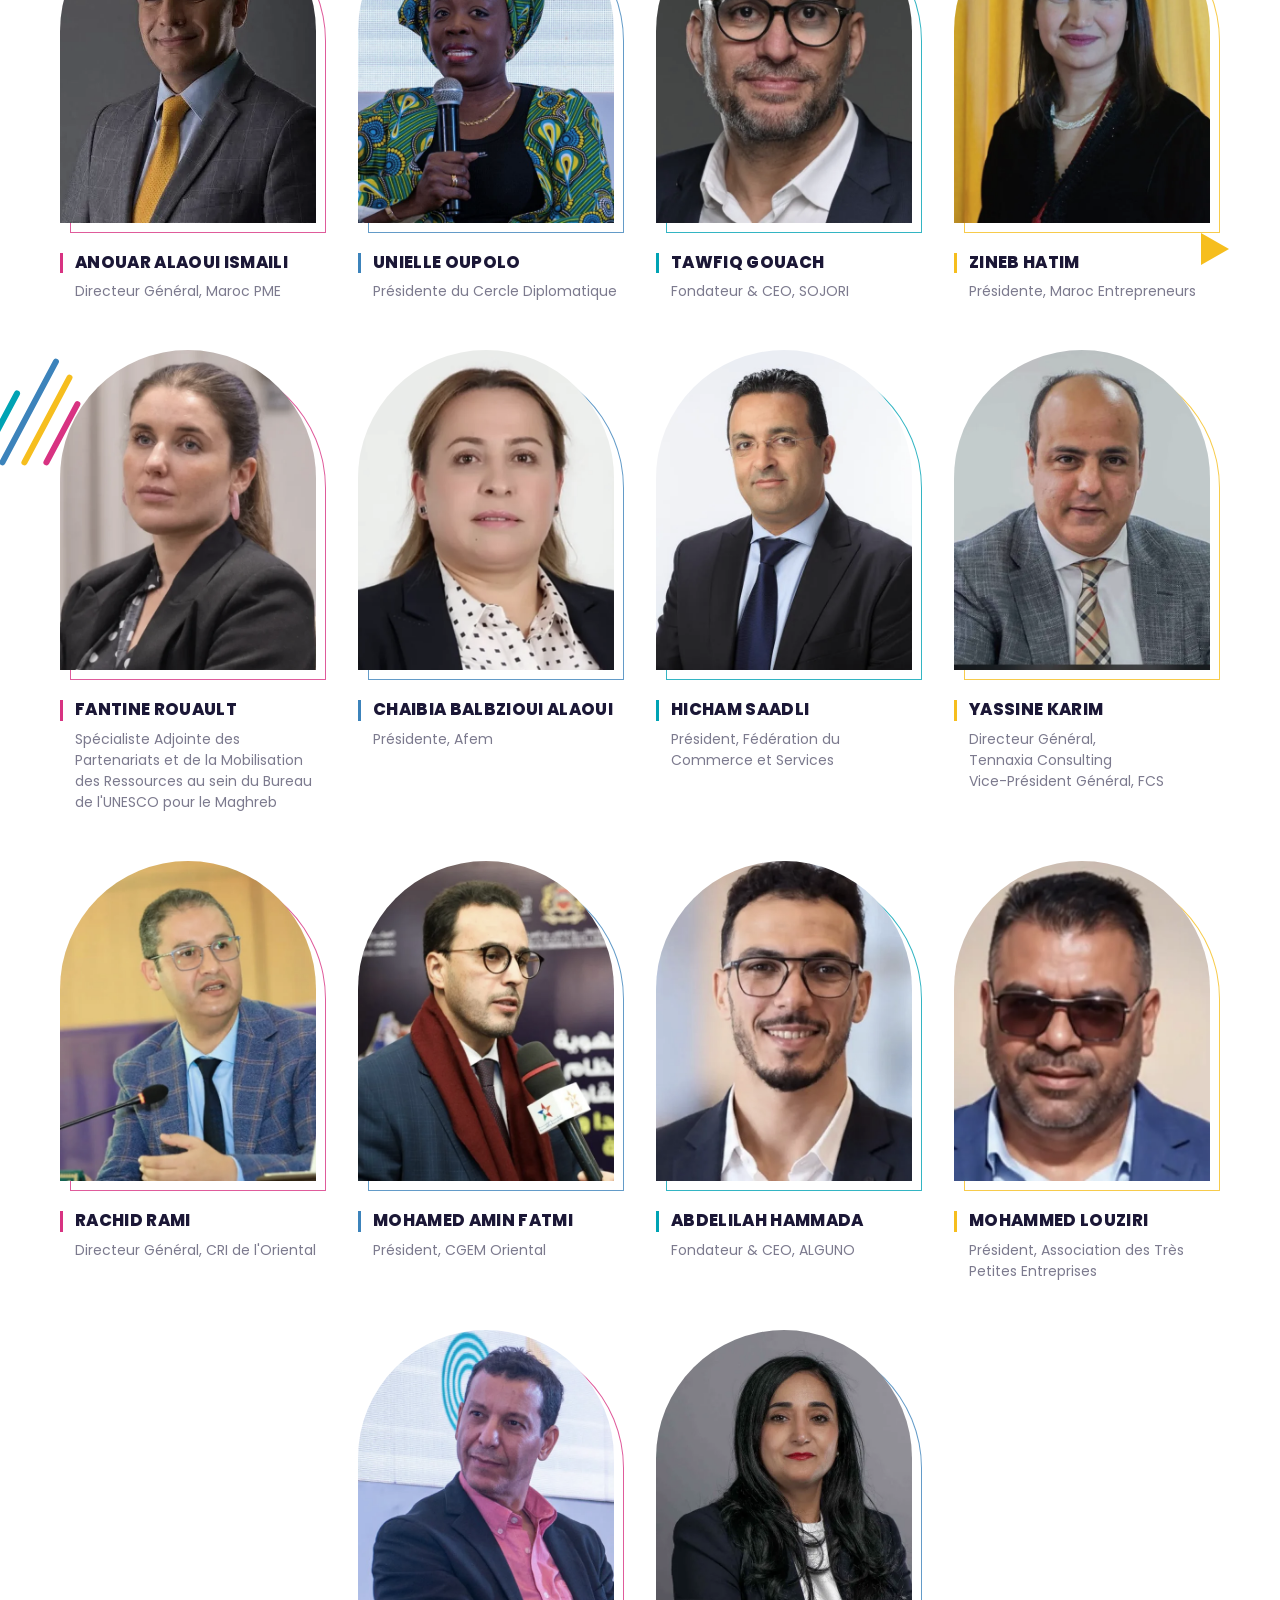
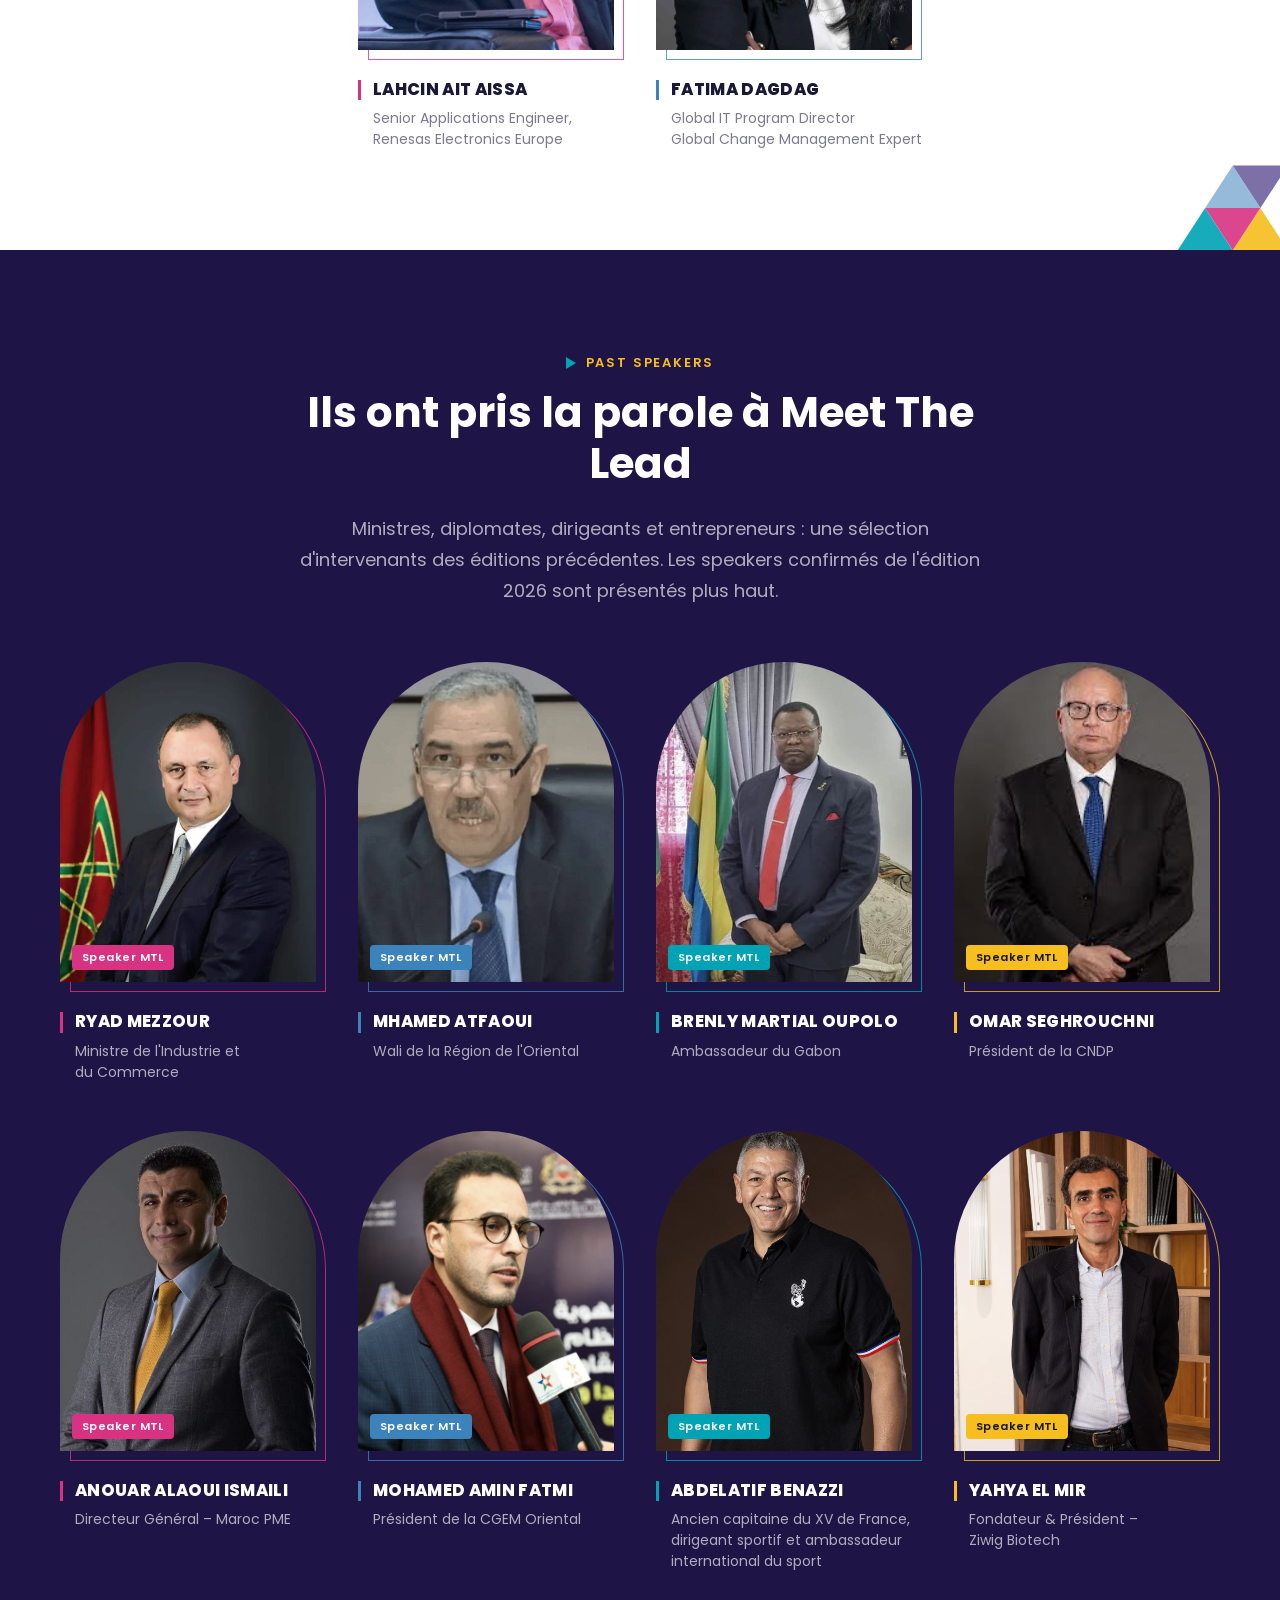
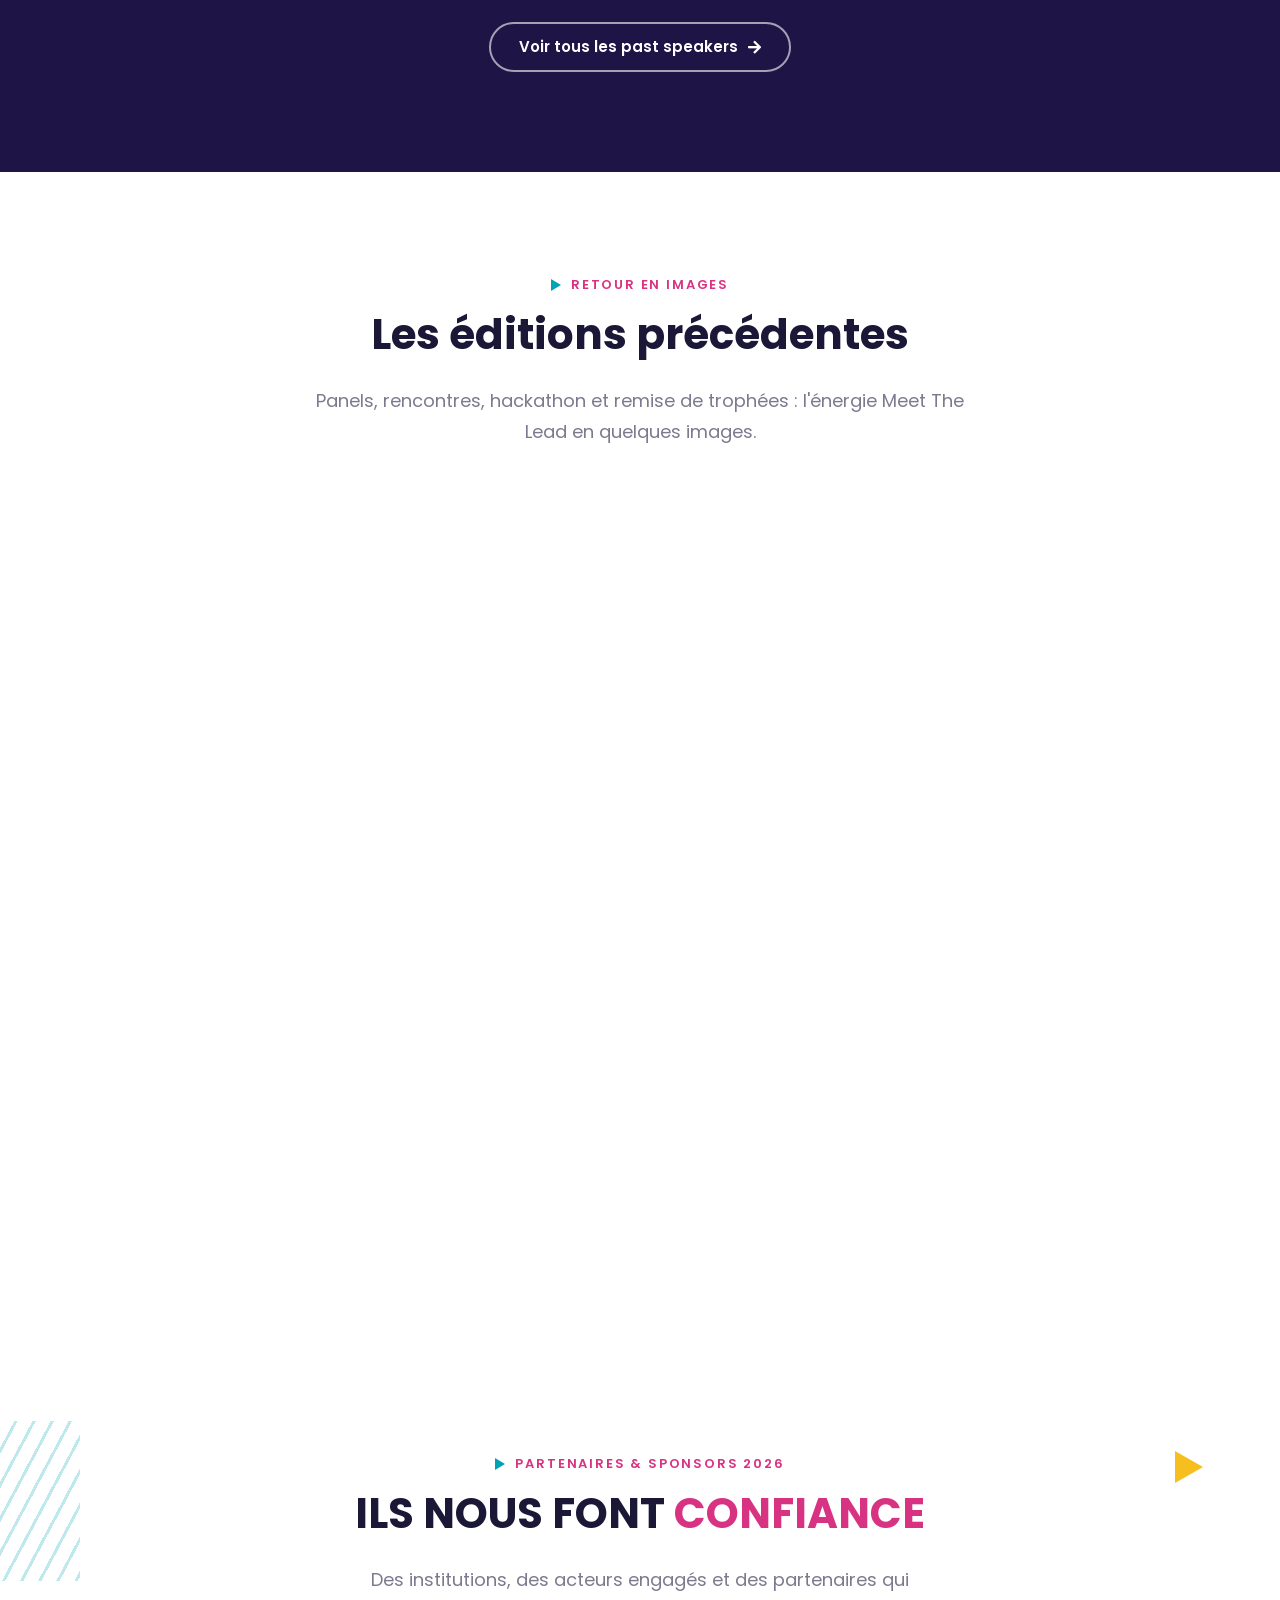
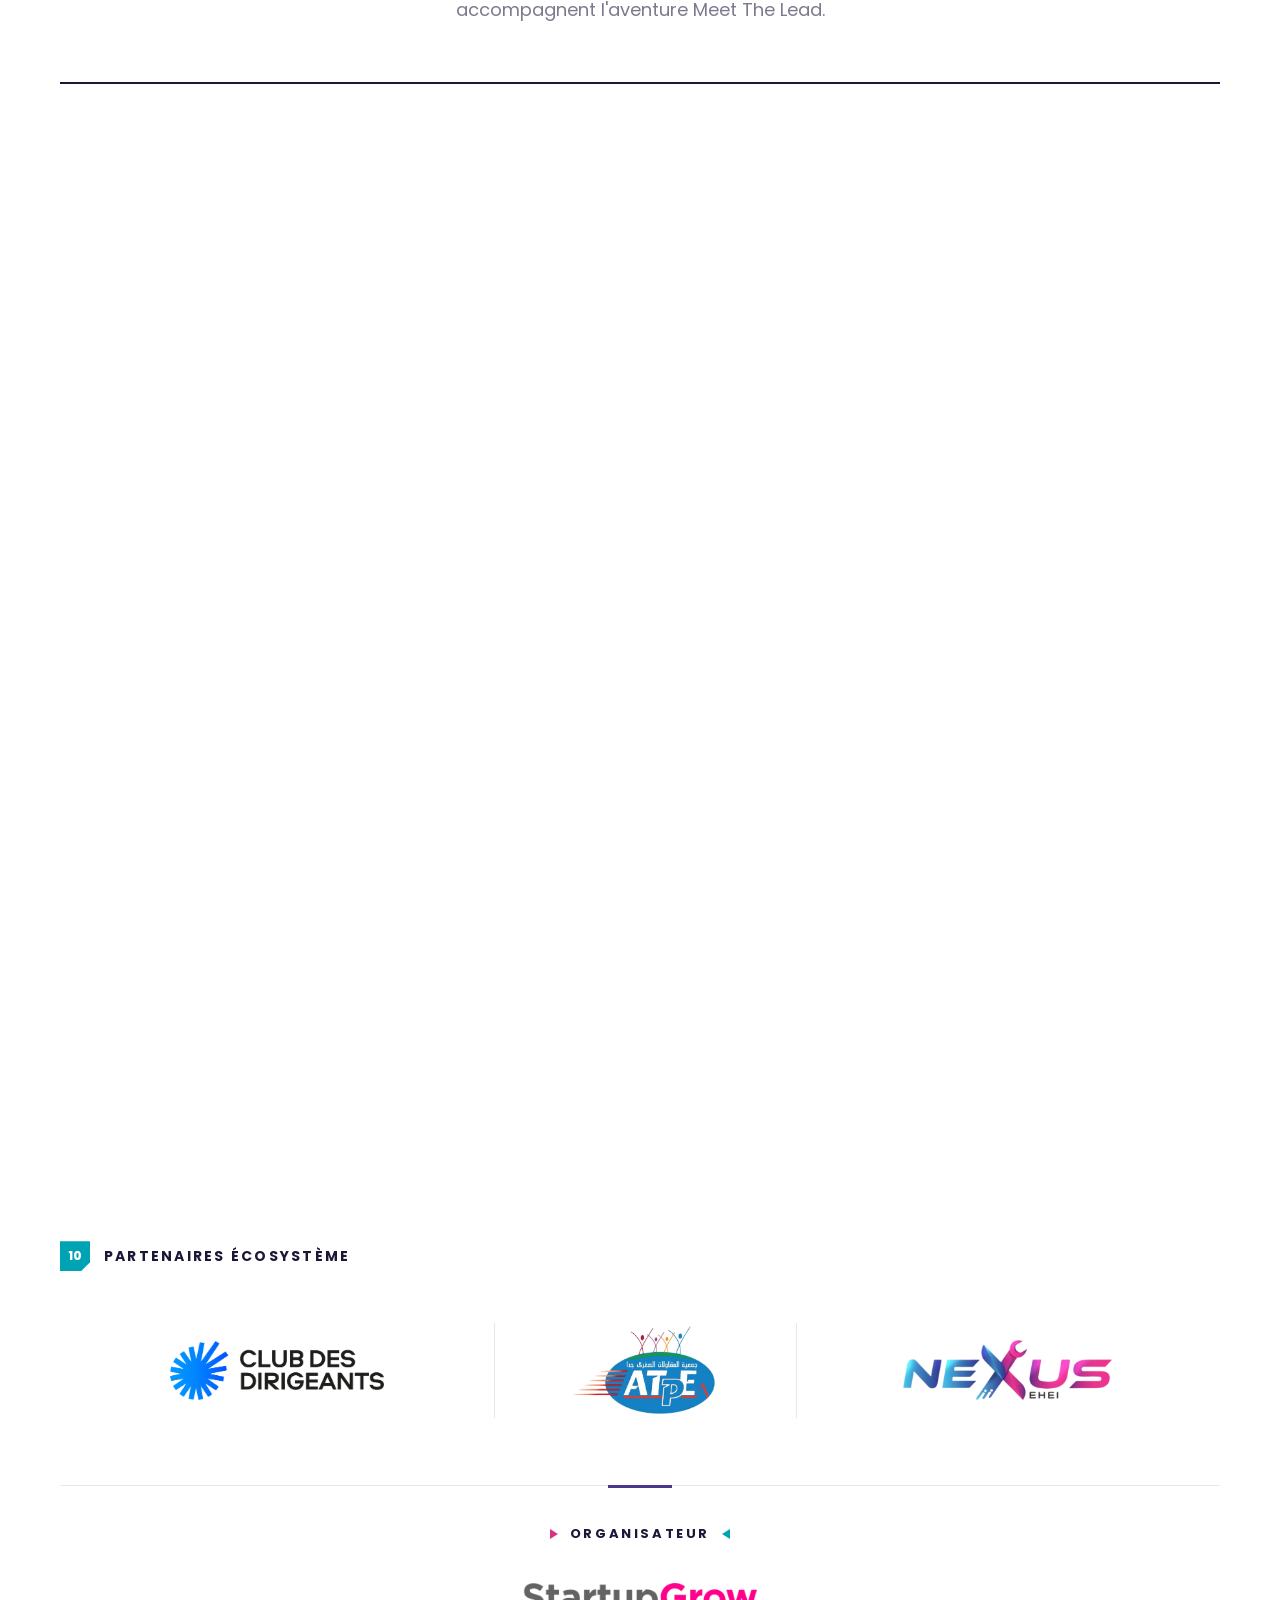
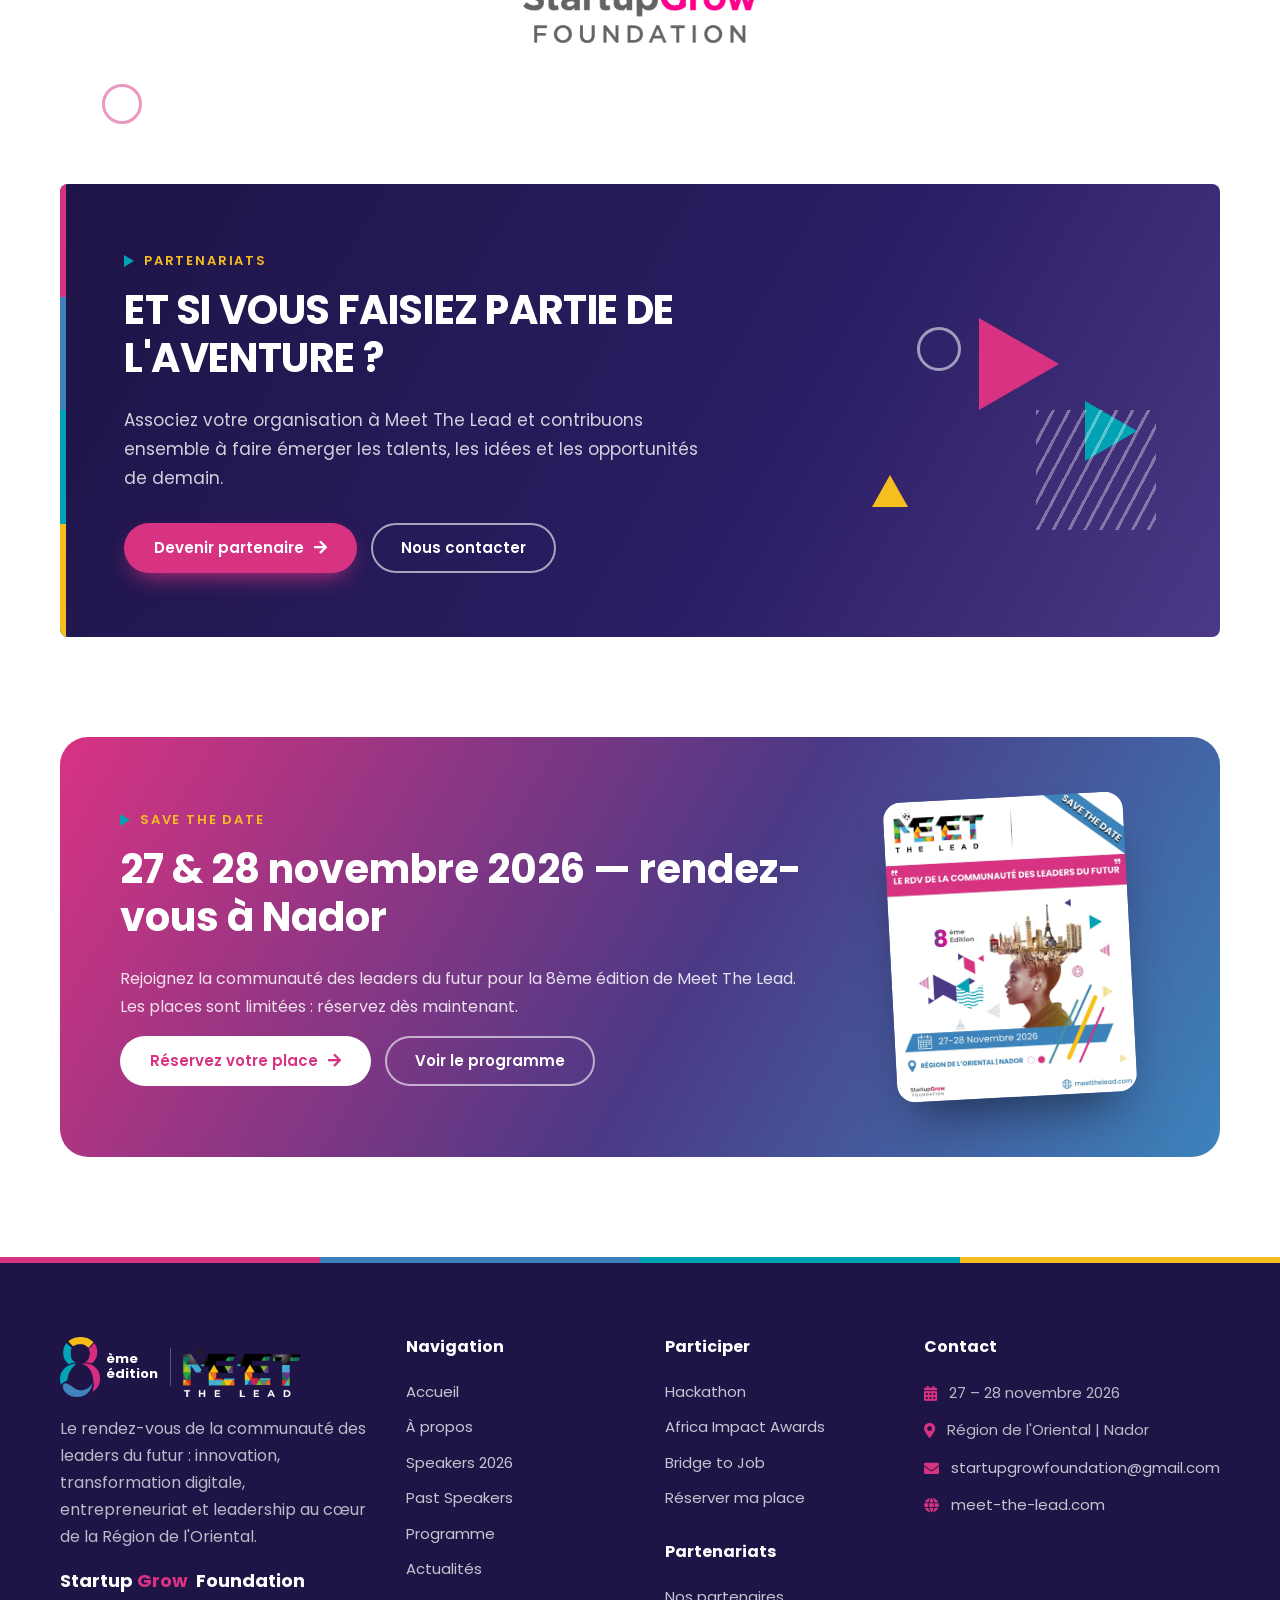
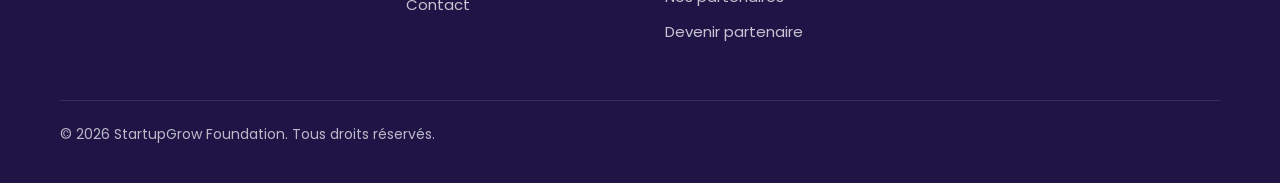
==== commit b4dd1bf2: "Site v16 : 18 speakers 2026, partenaires finaux, programme du 27 et 28 novembre - Speakers : ajout d" ====
--- a/index.html
+++ b/index.html
@@ -17,8 +17,8 @@
     <link rel="preconnect" href="https://fonts.gstatic.com" crossorigin>
     <link rel="stylesheet" href="https://fonts.googleapis.com/css2?family=Poppins:wght@400;500;600;700;800&display=swap">
     <link rel="stylesheet" href="assets/css/fontawesome-all.min.css">
-    <link rel="stylesheet" href="assets/css/mtl.css?v=15">
-    <link rel="stylesheet" href="assets/css/mtl-v2.css?v=15">
+    <link rel="stylesheet" href="assets/css/mtl.css?v=16">
+    <link rel="stylesheet" href="assets/css/mtl-v2.css?v=16">
 </head>
 
 <body>
@@ -241,7 +241,7 @@
                 <div class="section-head">
                     <span class="eyebrow">Programme MTL 2026</span>
                     <h2 class="section-title">Deux jours pour <span class="hl">apprendre, rencontrer et agir</span></h2>
-                    <p class="lead">8ème édition – Meet The Lead · 27 &amp; 28 novembre 2026 · Nador</p>
+                    <p class="lead">8ème édition – Meet The Lead · 27 &amp; 28 novembre 2026 · Cité des Métiers et des Compétences (CMC), Nador</p>
                 </div>
                 <div class="tabs" role="tablist" aria-label="Jours du programme">
                     <button type="button" class="tab-btn" role="tab" id="tab-day1" aria-controls="panel-day1" aria-selected="true">Jour 1<small>Vendredi 27 nov.</small></button>
@@ -250,60 +250,57 @@
                 <div class="tab-panel" id="panel-day1" role="tabpanel" aria-labelledby="tab-day1" style="text-align:left">
                     <div class="timeline">
                     <details class="session" style="--c:var(--teal)" open>
-                        <summary><time>08h30 – 20h00</time><h4>Hackathon Entrepreneuriat &amp; Innovation</h4></summary>
-                        <div class="body"><p><span class="session-tag">Hackathon</span>Compétition d'innovation et d'entrepreneuriat réunissant les talents émergents pour développer des solutions concrètes aux défis du territoire, accompagnés par des mentors experts. <strong>Le Hackathon se déroule sur trois jours, du 26 au 28 novembre 2026.</strong></p></div>
-                    </details>
-                    <details class="session" style="--c:var(--blue)">
-                        <summary><time>09h30 – 12h30</time><h4>Job Day – Bridge To Job</h4></summary>
-                        <div class="body"><p><span class="session-tag">Emploi</span>Forum de recrutement qui connecte les jeunes talents aux entreprises : entretiens, rencontres employeurs et opportunités locales et internationales.</p></div>
+                        <summary><time>08h30 – 20h00</time><h4>Hackathon – Innover pour les défis de demain</h4></summary>
+                        <div class="body"><p class="session-sub">Industrie 4.0 · Agriculture · Eau</p></div>
+                    </details>
+                    <details class="session" style="--c:var(--blue)" open>
+                        <summary><time>08h30 – 20h00</time><h4>Job Day – Du talent à l’opportunité</h4></summary>
+                        <div class="body"><p class="session-sub">Bridge To Job</p></div>
                     </details>
                     </div>
                 </div>
                 <div class="tab-panel" id="panel-day2" role="tabpanel" aria-labelledby="tab-day2" style="text-align:left" hidden>
                     <div class="timeline">
-                    <details class="session" style="--c:var(--muted)" open>
-                        <summary><time>08h30 – 09h30</time><h4>Accueil et enregistrement</h4></summary>
-                        <div class="body"><p><span class="session-tag">Accueil</span>Accueil des participants, distribution des badges et du matériel de conférence.</p></div>
-                    </details>
+                    <div class="session session-static" style="--c:var(--muted)"><time>08h30 – 09h15</time><h4>Accueil des participants &amp; Networking</h4></div>
                     <details class="session" style="--c:var(--purple)">
-                        <summary><time>09h30 – 10h00</time><h4>Discours d'ouverture</h4></summary>
-                        <div class="body"><p><span class="session-tag">Plénière</span>Allocutions de bienvenue de l'organisateur, des officiels et des partenaires.</p></div>
+                        <summary><time>09h30 – 10h00</time><h4>Cérémonie d’ouverture institutionnelle</h4></summary>
+                        <div class="body"><p class="session-sub">Allocutions officielles&nbsp;:</p><ul class="session-who"><li><b>Hanane AIT AÏSSA</b><span>Présidente de Startup Grow Foundation</span></li></ul></div>
                     </details>
                     <details class="session" style="--c:var(--blue)">
-                        <summary><time>10h00 – 11h30</time><h4>Panel 1 – Santé &amp; innovation sociale</h4></summary>
-                        <div class="body"><p><span class="session-tag">Panel</span>Vers des territoires plus résilients et inclusifs.</p></div>
+                        <summary><time>10h00 – 10h30</time><h4>Keynote ministérielle</h4></summary>
+                        <div class="body"><p class="session-sub">Thématique&nbsp;: La nouvelle ambition industrielle du Maroc&nbsp;: investissements, compétitivité et intégration dans les chaînes de valeur internationales.</p><ul class="session-who"><li><b>Ryad MEZZOUR</b><span>Ministre de l’Industrie, du Commerce, de l’Investissement et de l’Inclusion économique</span></li></ul></div>
+                    </details>
+                    <details class="session" style="--c:var(--purple)">
+                        <summary><time>10h30 – 11h00</time><h4>Keynote Stratégique</h4></summary>
+                        <div class="body"><p class="session-sub">Intelligence artificielle, souveraineté numérique et confiance&nbsp;: les nouveaux enjeux de la transformation économique du Maroc.</p><ul class="session-who"><li><b>Omar SEGHROUCHNI</b><span>Président de la CNDP</span></li></ul></div>
+                    </details>
+                    <details class="session" style="--c:var(--pink)">
+                        <summary><time>11h00 – 11h30</time><h4>Grand entretien stratégique</h4></summary>
+                        <div class="body"><p class="session-sub">Thème&nbsp;: Tanger Med – Nador West Med&nbsp;: quelle ambition pour le positionnement économique du Maroc en Méditerranée&nbsp;?</p><ul class="session-who"><li><b>Mohamed BACHIRI</b><span>Vice-Président Général de la CGEM</span></li></ul></div>
+                    </details>
+                    <details class="session" style="--c:var(--yellow)">
+                        <summary><time>11h35 – 11h50</time><h4>Séquence Spéciale&nbsp;: Cérémonie de remise des chèques</h4></summary>
+                        <div class="body"><p class="session-sub">Célébration de l’innovation et des talents de demain<br>Remise officielle des prix aux équipes gagnantes du Hackathon (Industrie 4.0, Agriculture et Eau).</p></div>
                     </details>
                     <details class="session" style="--c:var(--teal)">
-                        <summary><time>11h45 – 13h15</time><h4>Remise des prix du Hackathon</h4></summary>
-                        <div class="body"><p><span class="session-tag">Hackathon</span>Cérémonie de remise des prix aux équipes lauréates du Hackathon Meet The Lead.</p></div>
-                    </details>
-                    <details class="session" style="--c:var(--blue)">
-                        <summary><time>13h30 – 14h45</time><h4>Panel 2 – Éducation &amp; leadership</h4></summary>
-                        <div class="body"><p><span class="session-tag">Panel</span>Former la génération du changement et des territoires durables.</p></div>
-                    </details>
-                    <details class="session" style="--c:var(--yellow)">
-                        <summary><time>15h00 – 16h30</time><h4>Déjeuner, rencontres BtoB &amp; networking</h4></summary>
-                        <div class="body"><p><span class="session-tag">Networking</span>Déjeuner et rencontres BtoB entre ambassadeurs, entrepreneurs et la communauté africaine.</p></div>
-                    </details>
-                    <details class="session" style="--c:var(--blue)">
-                        <summary><time>16h45 – 17h15</time><h4>Panel 3 – Sport &amp; développement</h4></summary>
-                        <div class="body"><p><span class="session-tag">Panel</span>Le pouvoir du jeu et du mouvement pour transformer des vies.</p></div>
-                    </details>
-                    <details class="session" style="--c:var(--blue)">
-                        <summary><time>17h30 – 18h15</time><h4>Panel 4 – Digital, connectivité &amp; territoires</h4></summary>
-                        <div class="body"><p><span class="session-tag">Panel</span>Une régionalisation intelligente au service de l'humain.</p></div>
-                    </details>
-                    <details class="session" style="--c:var(--blue)">
-                        <summary><time>18h30</time><h4>Panel 5 – Thème annoncé prochainement</h4></summary>
-                        <div class="body"><p><span class="session-tag">Panel</span>Le thème et les intervenants de ce panel seront dévoilés dans les prochaines semaines.</p></div>
+                        <summary><time>12h05 – 12h50</time><h4>Panel 1 – Investissement &amp; compétitivité</h4></summary>
+                        <div class="body"><p class="session-sub">De Tanger Med à Nador West Med&nbsp;: l’Oriental, nouveau carrefour de l’investissement et de la compétitivité</p><ul class="session-who"><li><b>Anouar ALAOUI ISMAILI</b><span>Directeur Général de Maroc PME</span></li><li><b>Rachid RESSANI</b><span>Président de l’APEBI</span></li><li><b>Hicham SAADLI</b><span>Président Fédération du Commerce et Services - CGEM</span></li><li><b>Rachid RAMI</b><span>Directeur Général du CRI Oriental</span></li><li><b>Ilyes BOUMAHDI</b><span>Chef de Division de l’Evaluation des Politiques Sectorielles | Ministère de l’Economie, des Finances et de la Performance Publique</span></li></ul></div>
                     </details>
                     <details class="session" style="--c:var(--pink)">
-                        <summary><time>19h00</time><h4>Clôture et remerciements</h4></summary>
-                        <div class="body"><p><span class="session-tag">Clôture</span>Cérémonie de clôture officielle et remerciements aux participants, partenaires et organisateurs.</p></div>
-                    </details>
-                    </div>
-                </div>
-                <p class="note" style="text-align:left"><i class="fas fa-clock"></i>Programme provisoire, construit sur le format de la 7ème édition. Les horaires, thèmes et intervenants définitifs seront communiqués prochainement.</p>
+                        <summary><time>13h05 – 13h50</time><h4>Panel 2 – Innovation &amp; économie des services</h4></summary>
+                        <div class="body"><p class="session-sub">Innovation &amp; économie des services&nbsp;: connecter les écosystèmes et accélérer l’ambition méditerranéenne</p><ul class="session-who"><li><b>Fantine ROUAULT</b><span>Spécialiste Adjointe des Partenariats et de la Mobilisation des Ressources au sein du Bureau de l’UNESCO pour le Maghreb</span></li><li><b>Mohamed Amin FATMI</b><span>Président de la CGEM Oriental</span></li><li><b>Tawfiq GOUACH</b><span>Fondateur &amp; CEO de SOJORI</span></li><li><b>Unielle OUPOLO</b><span>Présidente du Cercle Diplomatique</span></li></ul></div>
+                    </details>
+                    <details class="session" style="--c:var(--purple)">
+                        <summary><time>14h05 – 14h50</time><h4>Panel 3 – Entrepreneuriat &amp; croissance</h4></summary>
+                        <div class="body"><p class="session-sub">Révéler les talents et faire grandir les entreprises de demain</p><ul class="session-who"><li><b>Zineb HATIM</b><span>Présidente de Maroc Entrepreneurs</span></li><li><b>Abdelilah HAMMADA</b><span>Fondateur &amp; CEO d’ALGUNO</span></li><li><b>Mohammed LOUZIRI</b><span>Président de l’Association des Très Petites Entreprises</span></li><li><b>Chaibia BALBZIOUI ALAOUI</b><span>Présidente de l’AFEM</span></li></ul></div>
+                    </details>
+                    <details class="session" style="--c:var(--muted)">
+                        <summary><time>14h50 – 15h20</time><h4>Synthèse et Clôture</h4></summary>
+                        <div class="body"><p class="session-sub">Restitution des recommandations des panels et mot de la fin.</p></div>
+                    </details>
+                    <div class="session session-static" style="--c:var(--muted)"><time>15h20</time><h4>Cocktail déjeunatoire &amp; Networking</h4></div>
+                    </div>
+                </div>
                 <div style="margin-top:36px"><a href="schedule.html" class="btn btn-outline">Voir le programme complet <i class="fas fa-arrow-right"></i></a></div>
             </div>
         </section>
@@ -327,16 +324,19 @@
                 <noscript>
                     <ul class="footer-links">
                         <li>Ryad MEZZOUR — Ministre de l'Industrie, du Commerce, de l'Investissement et de l'Inclusion Économique</li>
+                        <li>Omar SEGHROUCHNI — Président, CNDP</li>
                         <li>Mohamed BACHIRI — Vice-Président Général, CGEM</li>
+                        <li>Rachid RESSANI — Président, APEBI</li>
                         <li>Anouar ALAOUI ISMAILI — Directeur Général, Maroc PME</li>
+                        <li>Unielle OUPOLO — Présidente du Cercle Diplomatique</li>
+                        <li>Tawfiq GOUACH — Fondateur &amp; CEO, SOJORI</li>
+                        <li>Zineb HATIM — Présidente, Maroc Entrepreneurs</li>
+                        <li>Fantine ROUAULT — Spécialiste Adjointe des Partenariats et de la Mobilisation des Ressources au sein du Bureau de l'UNESCO pour le Maghreb</li>
+                        <li>Chaibia BALBZIOUI ALAOUI — Présidente, Afem</li>
+                        <li>Hicham SAADLI — Président, Fédération du Commerce et Services</li>
+                        <li>Yassine KARIM — Directeur Général, Tennaxia Consulting — Vice-Président Général, FCS</li>
+                        <li>Rachid RAMI — Directeur Général, CRI de l'Oriental</li>
                         <li>Mohamed Amin FATMI — Président, CGEM Oriental</li>
-                        <li>Rachid RESSANI — Président, APEBI</li>
-                        <li>Unielle OUPOLO — Présidente du Cercle Diplomatique</li>
-                        <li>Hicham SAADLI — Président, Fédération du Commerce et Services</li>
-                        <li>Yassine KARIM — DG Tennaxia Consulting — Vice-Président Général FCS</li>
-                        <li>Tawfiq GOUACH — Fondateur &amp; CEO, SOJORI</li>
-                        <li>Rachid RAMI — Directeur Général, CRI de l'Oriental</li>
-                        <li>Zineb HATIM — Présidente, Maroc Entrepreneurs</li>
                         <li>Abdelilah HAMMADA — Fondateur &amp; CEO, ALGUNO</li>
                         <li>Mohammed LOUZIRI — Président, Association des Très Petites Entreprises</li>
                         <li>Lahcin AIT AISSA — Senior Applications Engineer, Renesas Electronics Europe</li>
@@ -456,14 +456,16 @@
                 <div class="partner-wall" data-partner-wall></div>
                 <noscript>
                     <ul class="footer-links">
-                        <li>Partenaires institutionnels : TAMWILCOM, CRI de l'Oriental, Wilaya de la Région de l'Oriental, CGEM Oriental, FCS — Fédération du Commerce et Services</li>
+                        <li>Partenaires d'honneur : APEBI, TAMWILCOM</li>
+                        <li>Sponsors : SOJORI, AINSI MAROC GROUP, SATGURU</li>
                         <li>Partenaires Hackathon : COSUMAR, APEFE</li>
-                        <li>Sponsors : SOJORI, AINSI MAROC GROUP</li>
                         <li>Partenaire Job Day : IN GROUPE</li>
+                        <li>Partenaire Eau Officiel : SIDI ALI</li>
                         <li>Partenaire Inclusion &amp; Employabilité : AGEF Richesses Humaines</li>
                         <li>Partenaire Technologique : Eventinas</li>
+                        <li>Partenaires Média : Aujourd'hui Le Maroc, Médias24</li>
+                        <li>Partenaires institutionnels : CRI de l'Oriental, Wilaya de la Région de l'Oriental, CGEM Oriental, FCS — Fédération du Commerce et Services, CMC de l'Oriental</li>
                         <li>Partenaires Écosystème : CDD, ATPE, NEXUS</li>
-                        <li>Partenaires Média : Aujourd'hui Le Maroc, Médias24</li>
                         <li>Organisateur : StartupGrow Foundation</li>
                     </ul>
                 </noscript>
@@ -563,8 +565,8 @@
         </div>
     </div>
 
-    <script src="assets/js/mtl-data.js?v=15"></script>
-    <script src="assets/js/mtl.js?v=15"></script>
+    <script src="assets/js/mtl-data.js?v=16"></script>
+    <script src="assets/js/mtl.js?v=16"></script>
 </body>
 
 </html>
--- a/assets/css/mtl-v2.css
+++ b/assets/css/mtl-v2.css
@@ -154,14 +154,13 @@
 .partners-section .bg-diag { position: absolute; top: 70px; left: -40px; width: 120px; height: 160px; background: repeating-linear-gradient(118deg, var(--teal) 0 3px, transparent 3px 16px); opacity: .25; pointer-events: none; }
 .partners-section .bg-tri { position: absolute; right: 6%; top: 100px; width: 0; height: 0; border-top: 16px solid transparent; border-bottom: 16px solid transparent; border-left: 28px solid var(--yellow); pointer-events: none; animation: float 7s ease-in-out infinite; }
 .partners-section .bg-ring { position: absolute; left: 8%; bottom: 60px; width: 40px; height: 40px; border-radius: 50%; border: 3px solid var(--pink); opacity: .5; pointer-events: none; }
-/* Grille 12 colonnes : 1 | 3 groupes | 3 groupes (3+3+6) | 1 — puis l'organisateur */
+/* Grille 12 colonnes : 6+6 | 6+3+3 | 3+3+6 | 12 | 12, puis l'organisateur */
 .partner-wall { display: grid; grid-template-columns: repeat(12, minmax(0, 1fr)); border-top: 2px solid var(--ink); position: relative; }
-.partner-group { grid-column: span 4; padding: 26px 26px 30px; border-bottom: 1px solid var(--line); border-right: 1px solid var(--line); min-width: 0; }
-.partner-group.is-institutionnels, .partner-group.is-media { grid-column: 1 / -1; padding-inline: 0; border-right: 0; }
-.partner-group.is-hackathon, .partner-group.is-inclusion { padding-left: 0; }
-.partner-group.is-jobday, .partner-group.is-ecosysteme { padding-right: 0; border-right: 0; }
-.partner-group.is-inclusion, .partner-group.is-technologique { grid-column: span 3; }
-.partner-group.is-ecosysteme { grid-column: span 6; }
+.partner-group { grid-column: span 6; padding: 26px 26px 30px; border-bottom: 1px solid var(--line); border-right: 1px solid var(--line); min-width: 0; }
+.partner-group.is-jobday, .partner-group.is-eau, .partner-group.is-inclusion, .partner-group.is-technologique { grid-column: span 3; }
+.partner-group.is-honneur, .partner-group.is-hackathon, .partner-group.is-inclusion { padding-left: 0; }
+.partner-group.is-sponsor, .partner-group.is-eau, .partner-group.is-media { padding-right: 0; border-right: 0; }
+.partner-group.is-institutionnels, .partner-group.is-ecosysteme { grid-column: 1 / -1; padding-inline: 0; border-right: 0; }
 .partner-group.is-inclusion .pg-num { color: var(--ink); }
 .partner-group-head { display: flex; align-items: center; gap: 14px; margin-bottom: 14px; }
 .pg-num { display: grid; place-items: center; flex-shrink: 0; width: 30px; height: 30px; font-size: 12px; font-weight: 800; color: #fff; background: var(--c); clip-path: polygon(0 0, 100% 0, 100% 70%, 70% 100%, 0 100%); }
@@ -187,13 +186,15 @@
 
 @media (max-width: 991px) {
     /* Tablette : deux groupes par ligne (colonne gauche à filet) */
-    .partner-group, .partner-group.is-inclusion, .partner-group.is-technologique, .partner-group.is-ecosysteme { grid-column: span 6; }
-    .partner-group.is-hackathon, .partner-group.is-jobday, .partner-group.is-technologique { padding: 26px 20px 30px 0; border-right: 1px solid var(--line); }
-    .partner-group.is-sponsor, .partner-group.is-inclusion, .partner-group.is-ecosysteme { padding: 26px 0 30px 20px; border-right: 0; }
+    .partner-group, .partner-group.is-jobday, .partner-group.is-eau, .partner-group.is-inclusion, .partner-group.is-technologique { grid-column: span 6; }
+    .partner-group.is-honneur, .partner-group.is-hackathon, .partner-group.is-eau, .partner-group.is-technologique { padding: 26px 20px 30px 0; border-right: 1px solid var(--line); }
+    .partner-group.is-sponsor, .partner-group.is-jobday, .partner-group.is-inclusion, .partner-group.is-media { padding: 26px 0 30px 20px; border-right: 0; }
 }
 @media (max-width: 600px) {
-    .partner-group, .partner-group.is-hackathon, .partner-group.is-jobday, .partner-group.is-technologique,
-    .partner-group.is-sponsor, .partner-group.is-inclusion, .partner-group.is-ecosysteme { grid-column: 1 / -1; padding-inline: 0; border-right: 0; }
+    .partner-wall .partner-group[class] { grid-column: 1 / -1; padding-inline: 0; border-right: 0; }
+    .is-institutionnels .partner-logos { flex-wrap: wrap; }
+    .is-institutionnels .partner-cell { flex: 1 1 50% !important; }
+    .is-institutionnels .partner-cell:nth-child(odd)::before { display: none; }
     .partner-group.is-gold .partner-logos { flex-wrap: wrap; }
     .partner-group.is-gold .partner-cell { flex: 1 1 50% !important; }
     .partner-group.is-gold .partner-cell:nth-child(1) { flex-basis: 100% !important; }
@@ -789,3 +790,18 @@
     .site-header .brand-sep { height: 28px; }
     .main-nav a { padding: 9px 7px; font-size: 13.5px; }
 }
+
+/* ---------- v16 : programme 2026 + 18 speakers ---------- */
+.session-static { display: grid; grid-template-columns: 150px 1fr; gap: 20px; align-items: center; padding: 20px 24px; }
+.session .body .session-sub { margin: 0 0 4px; color: var(--ink); }
+.session-who { list-style: none; margin: 12px 0 0; padding: 0; }
+.session-who li { padding: 8px 0; border-top: 1px solid var(--line); line-height: 1.45; }
+.session-who b { display: block; color: var(--ink); font-weight: 700; }
+.session-who span { display: block; }
+@media (min-width: 1101px) {
+    /* 18 cartes sur 4 colonnes : les deux dernières sont centrées */
+    .speakers-2026 .speaker:nth-child(4n+1):nth-last-child(2) { grid-column-start: 2; }
+}
+@media (max-width: 680px) {
+    .session-static { grid-template-columns: 1fr; gap: 4px; padding: 16px 18px; }
+}
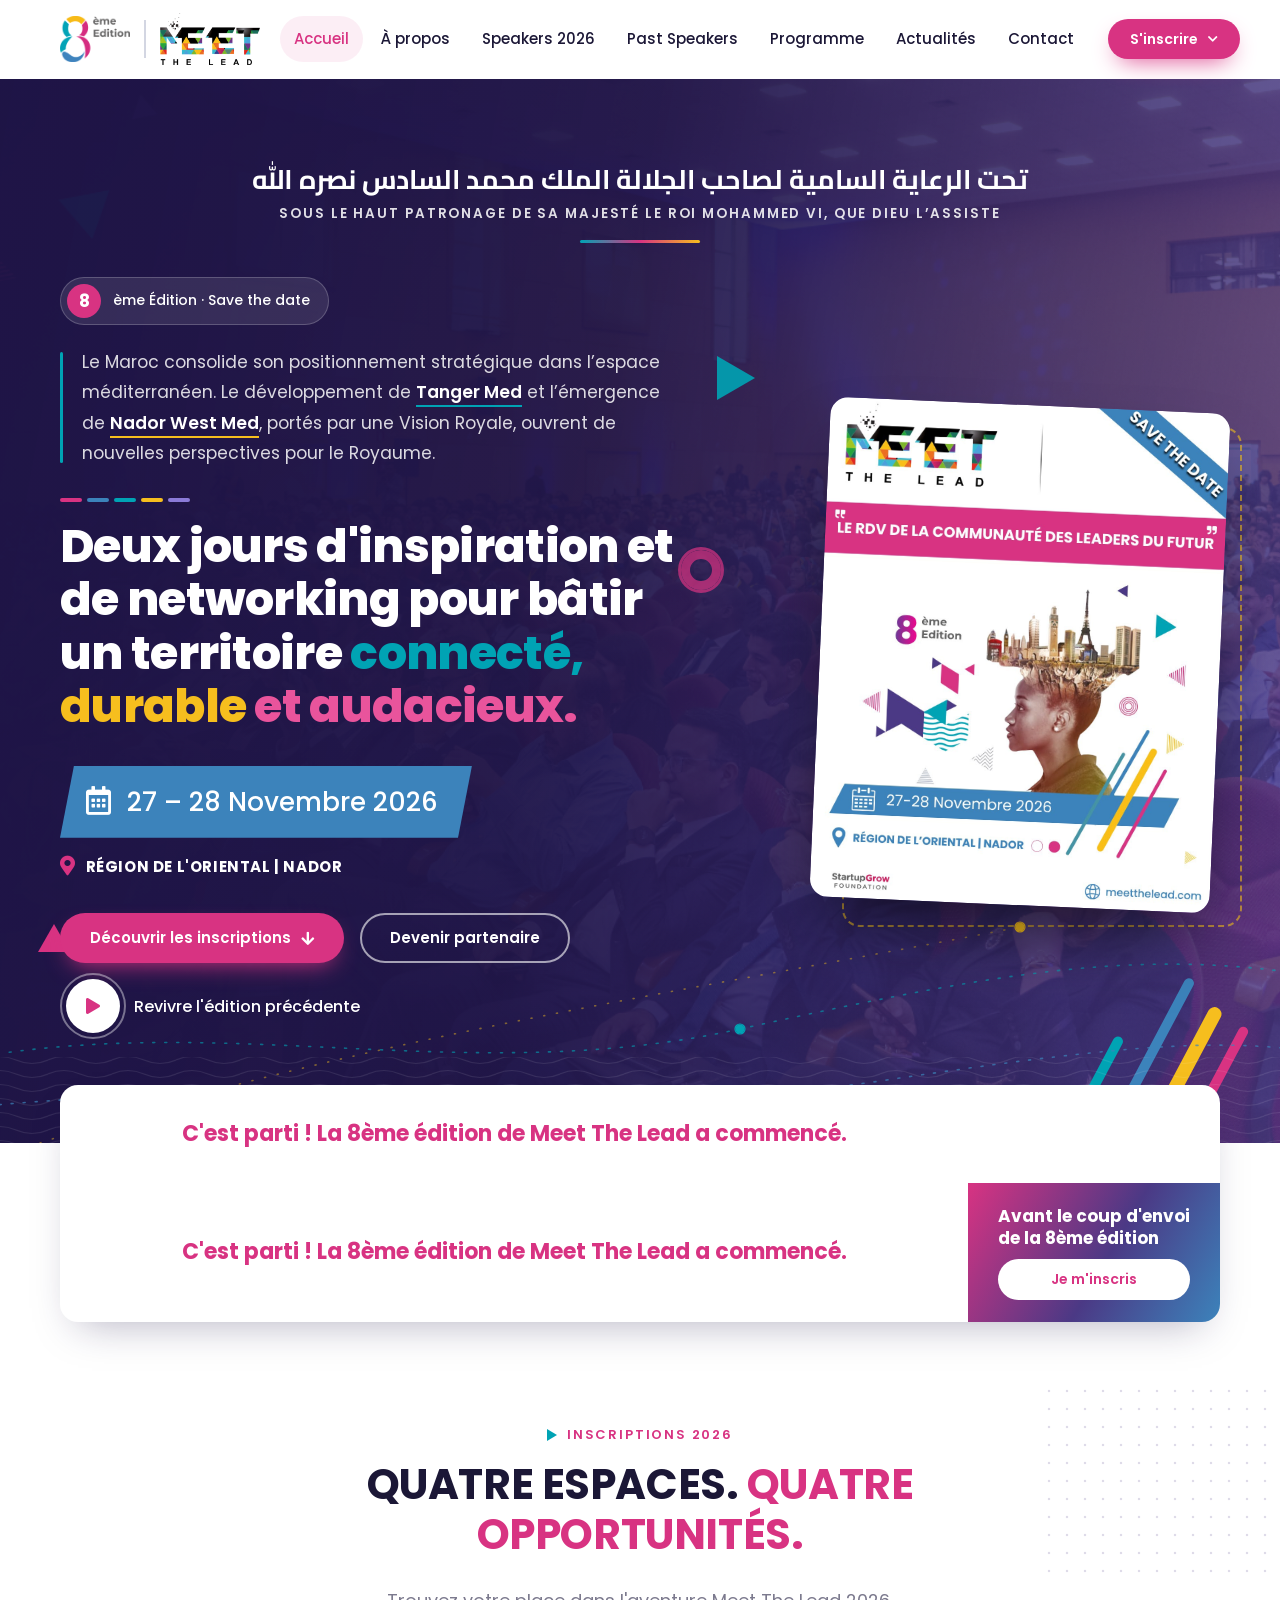
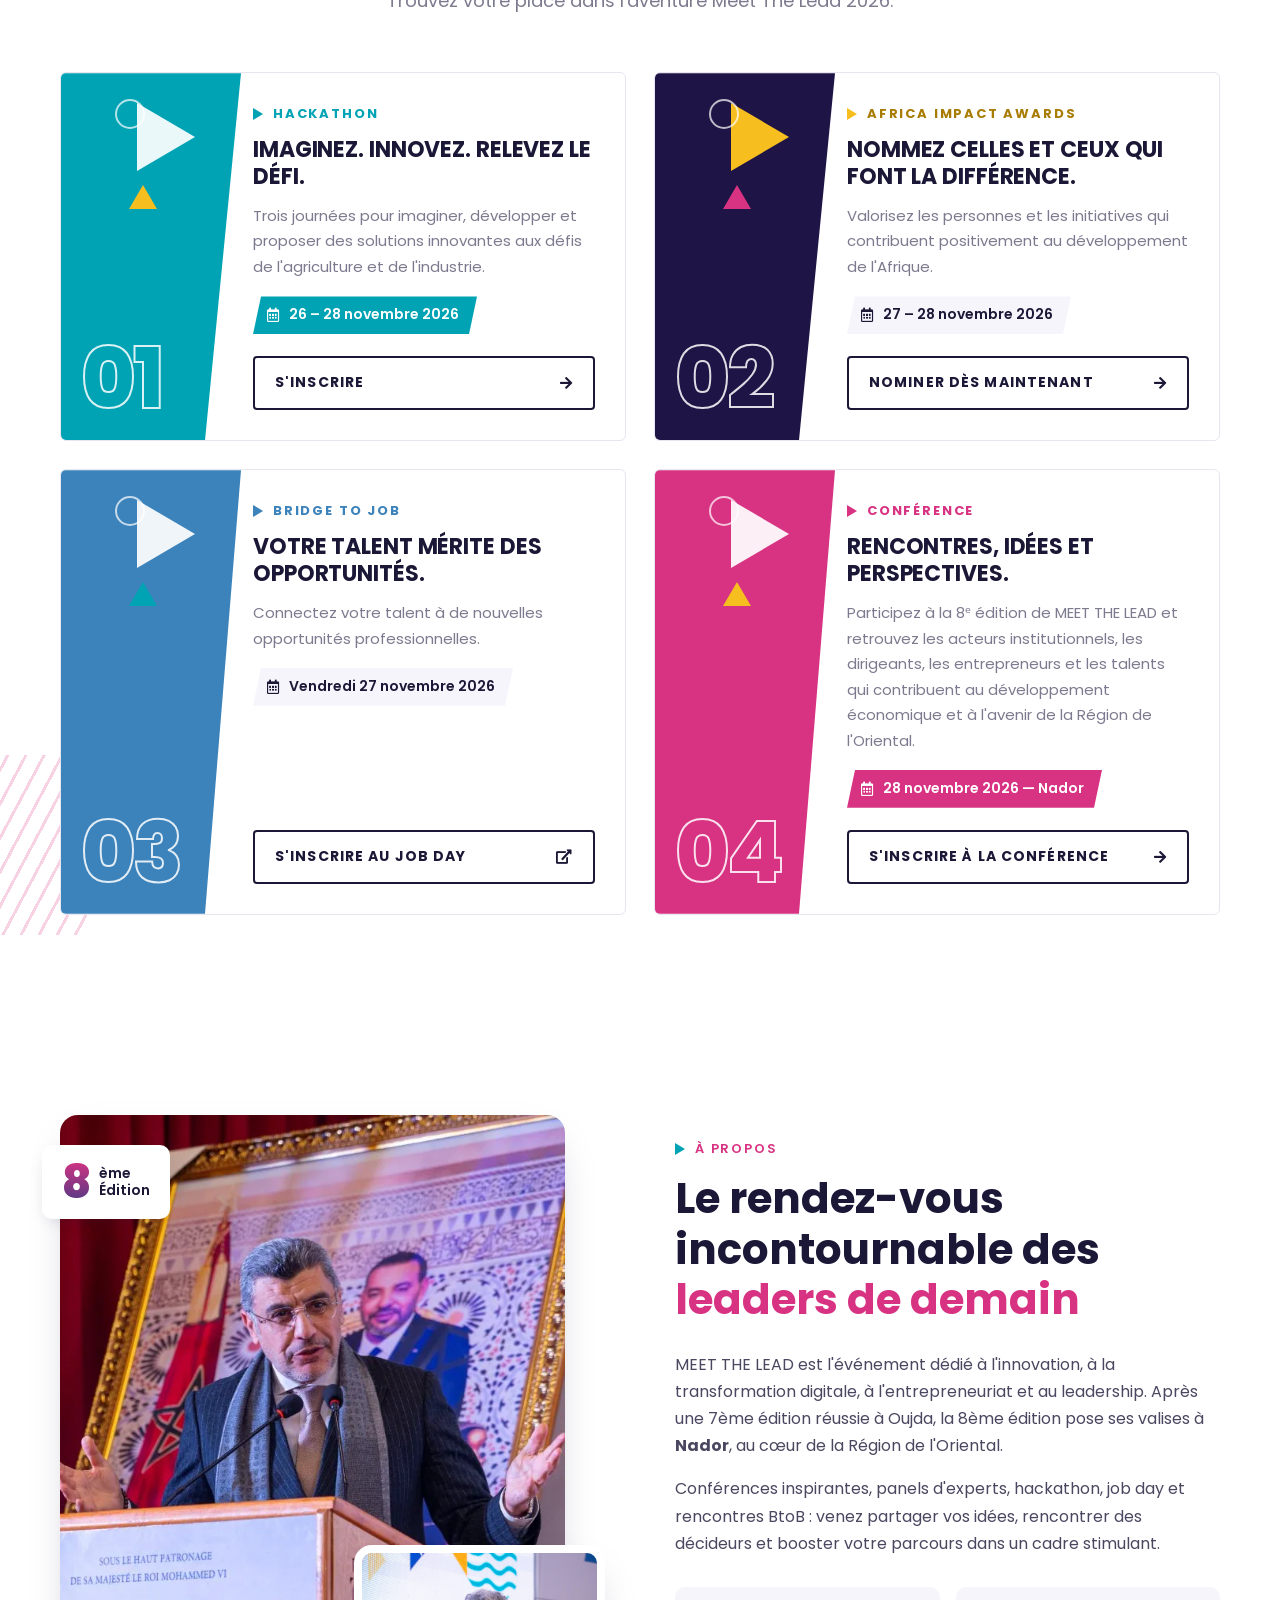
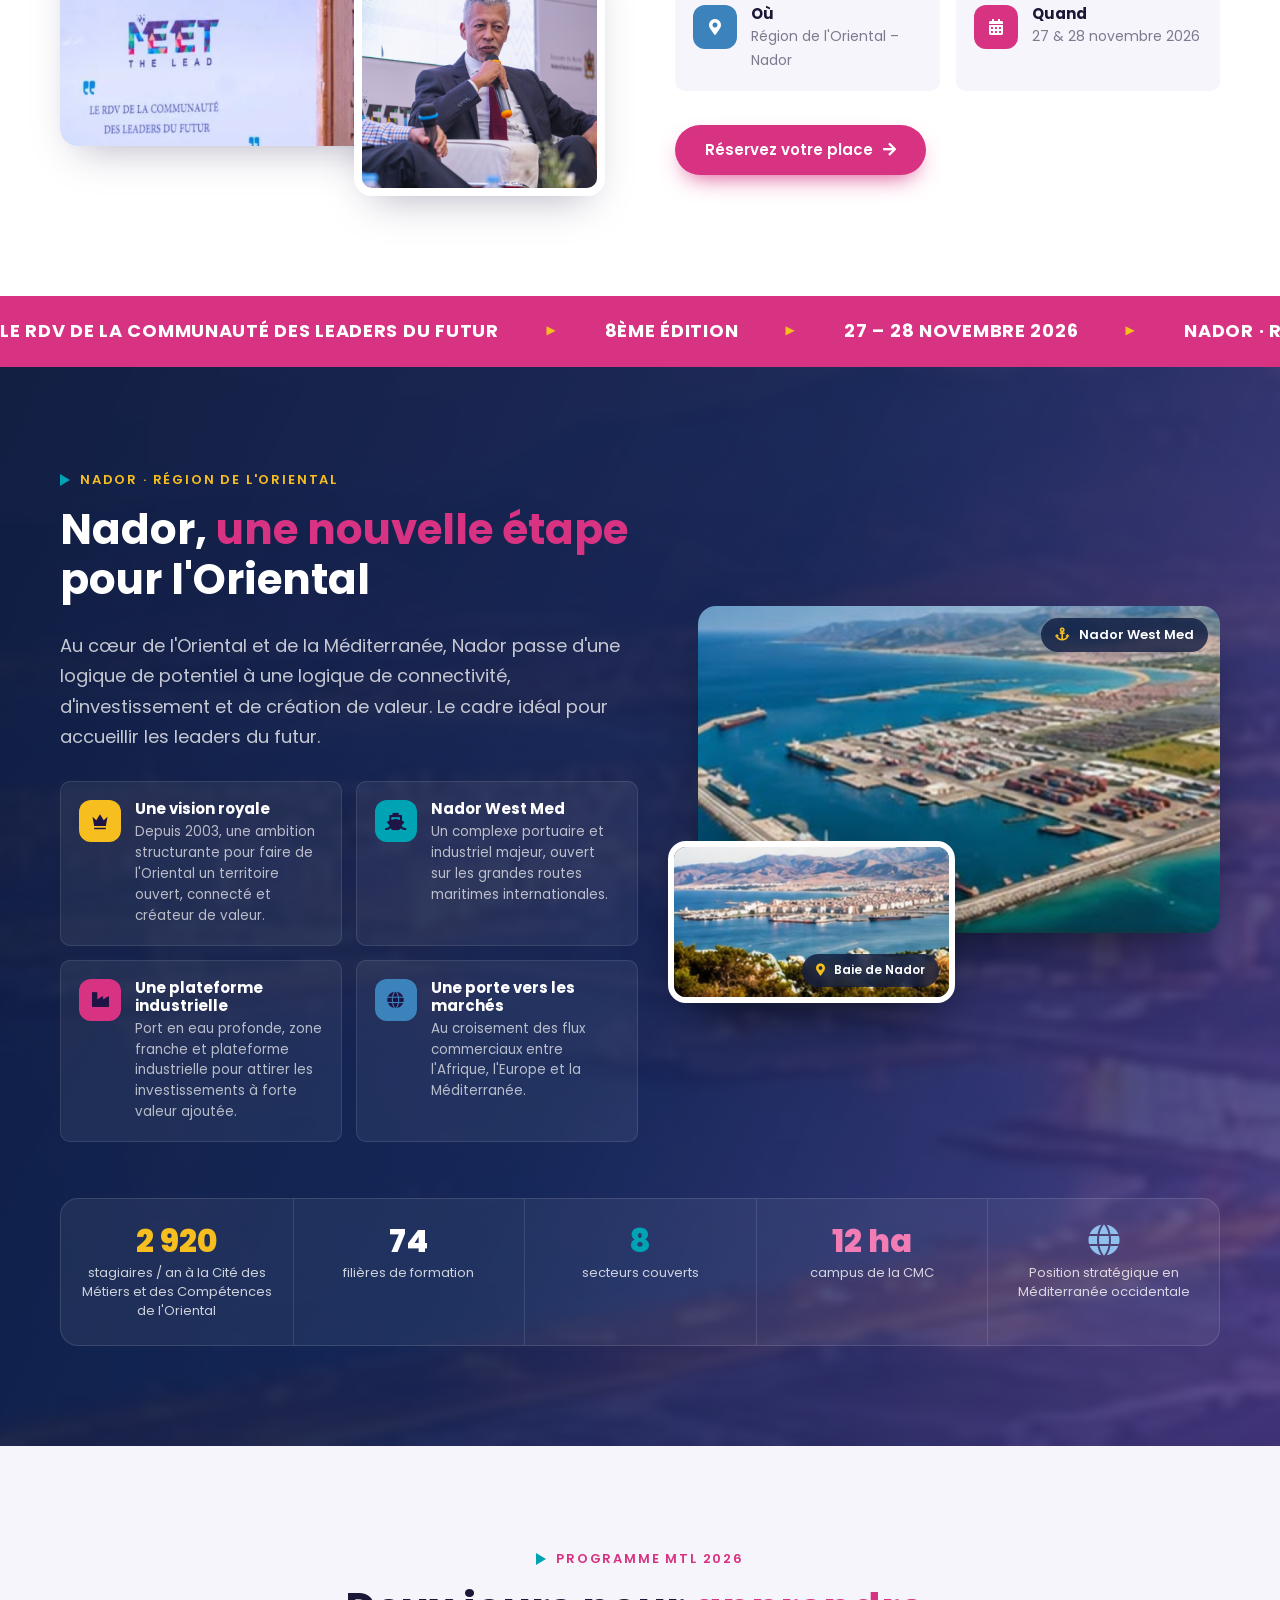
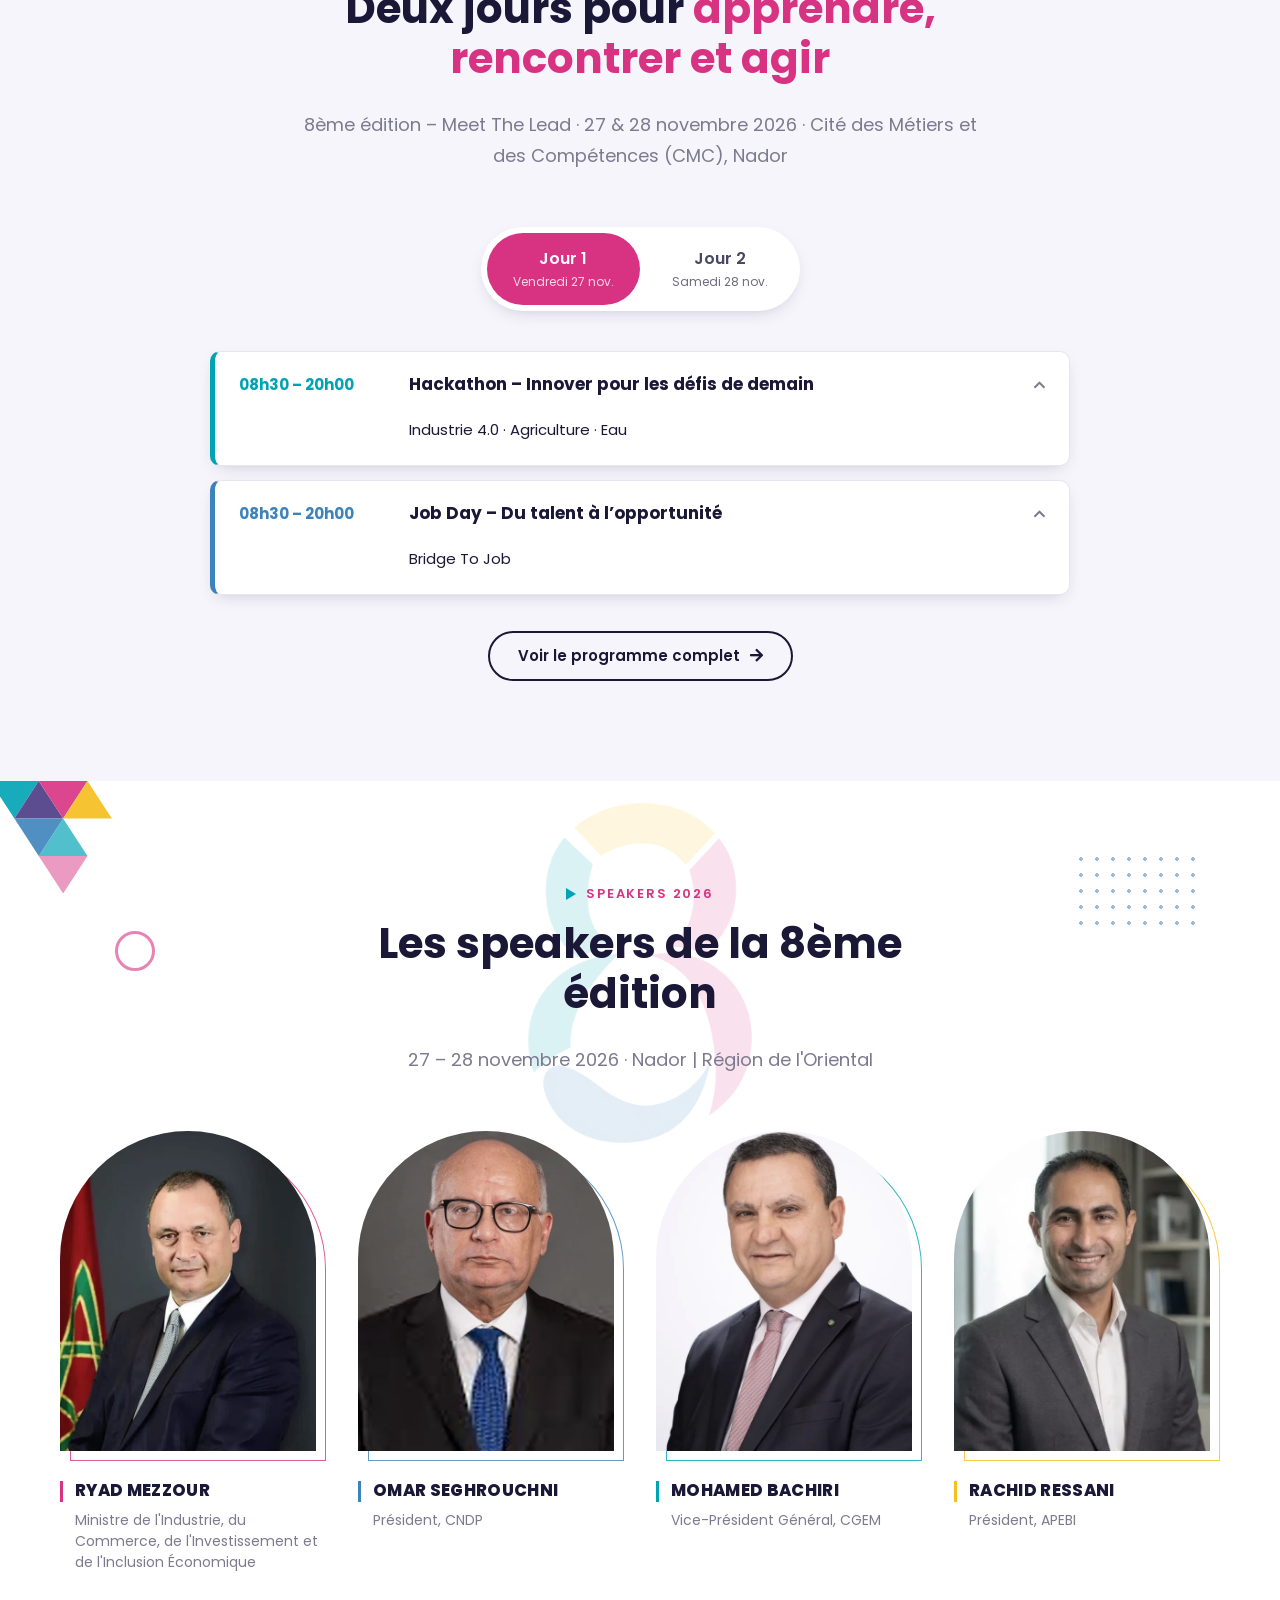
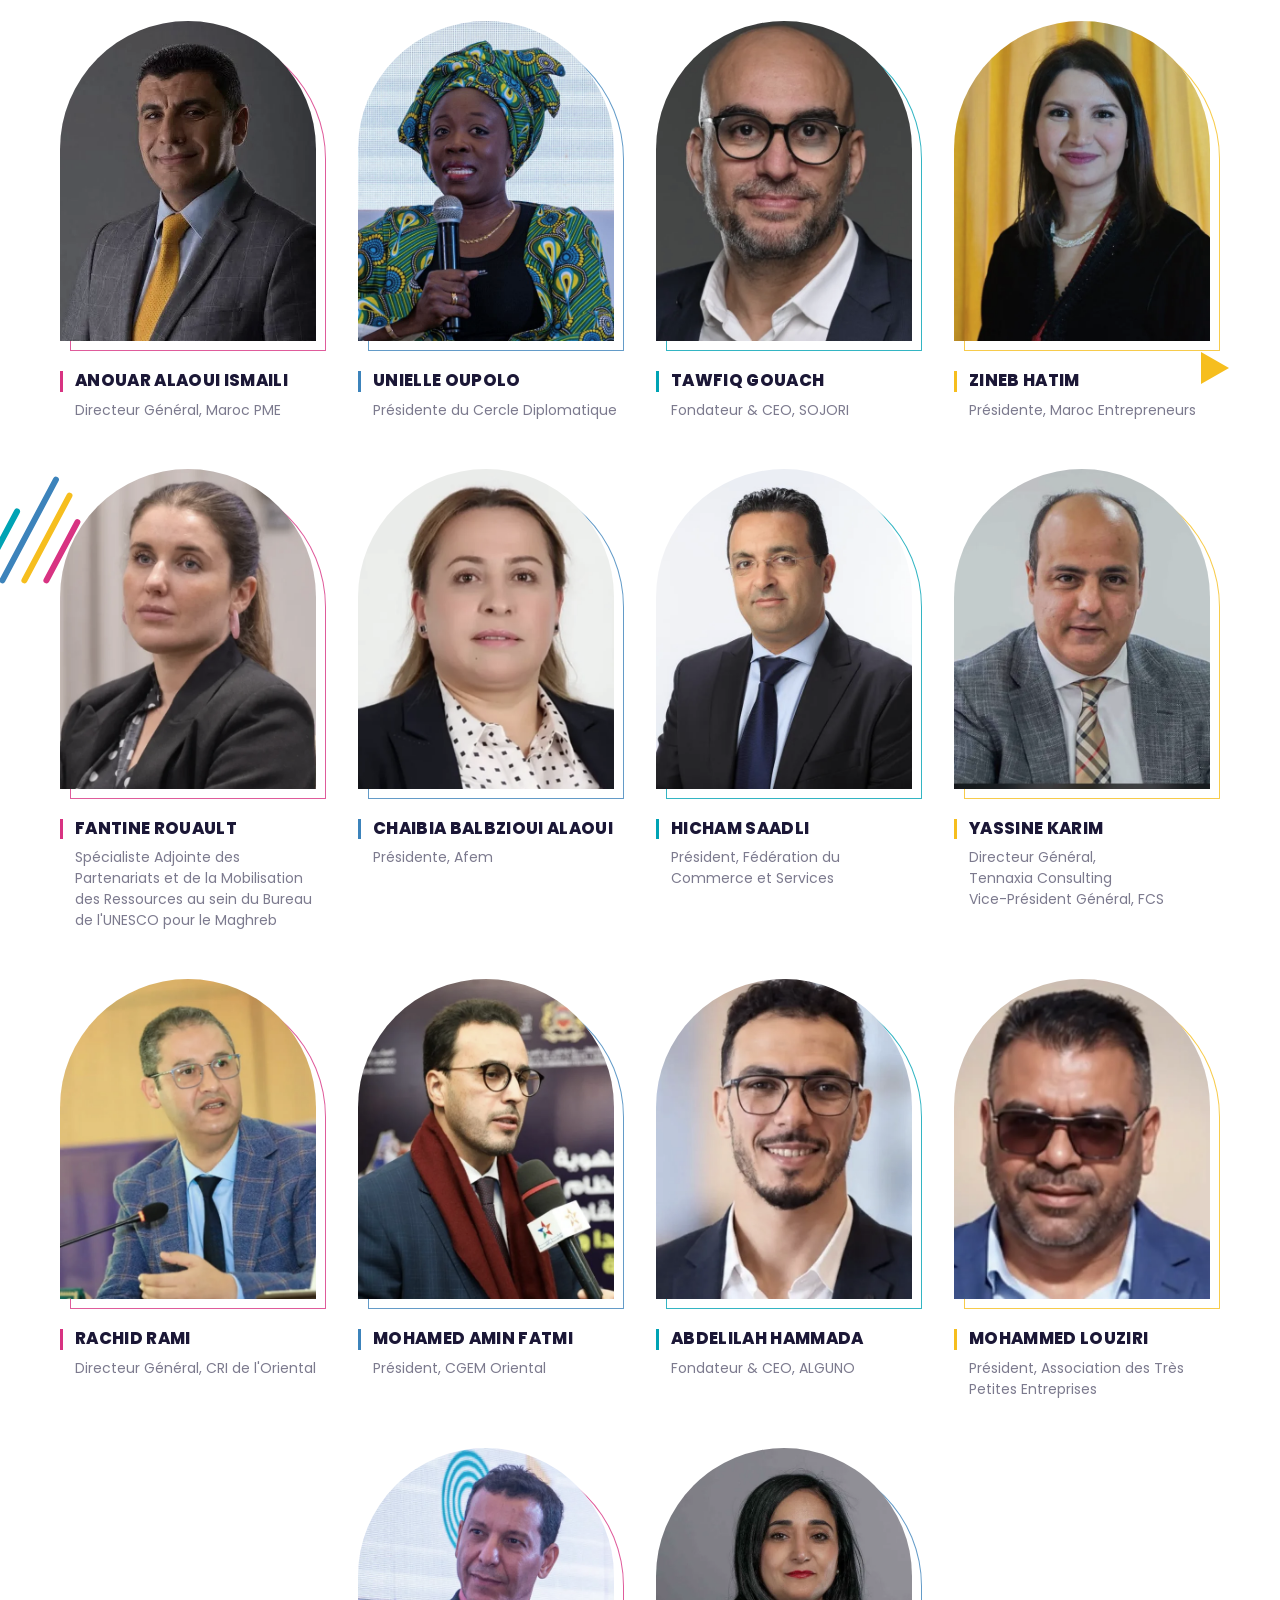
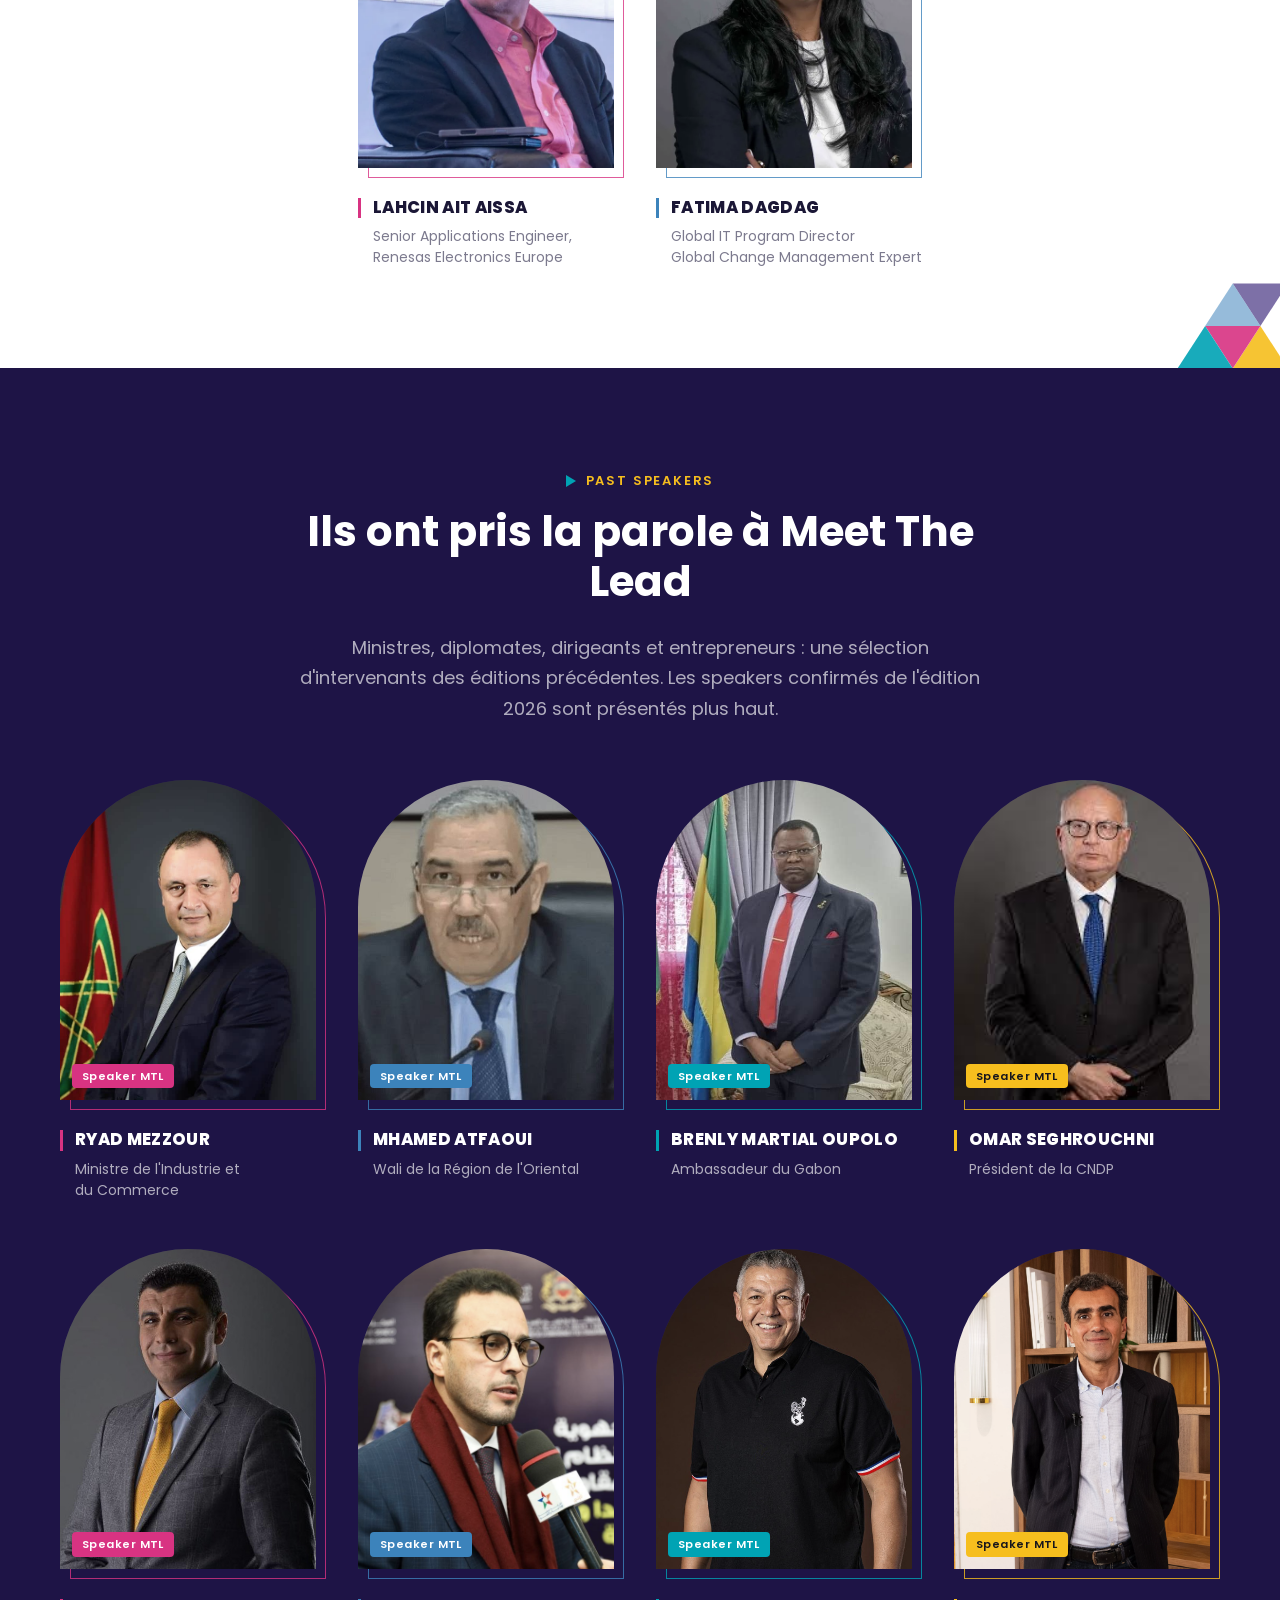
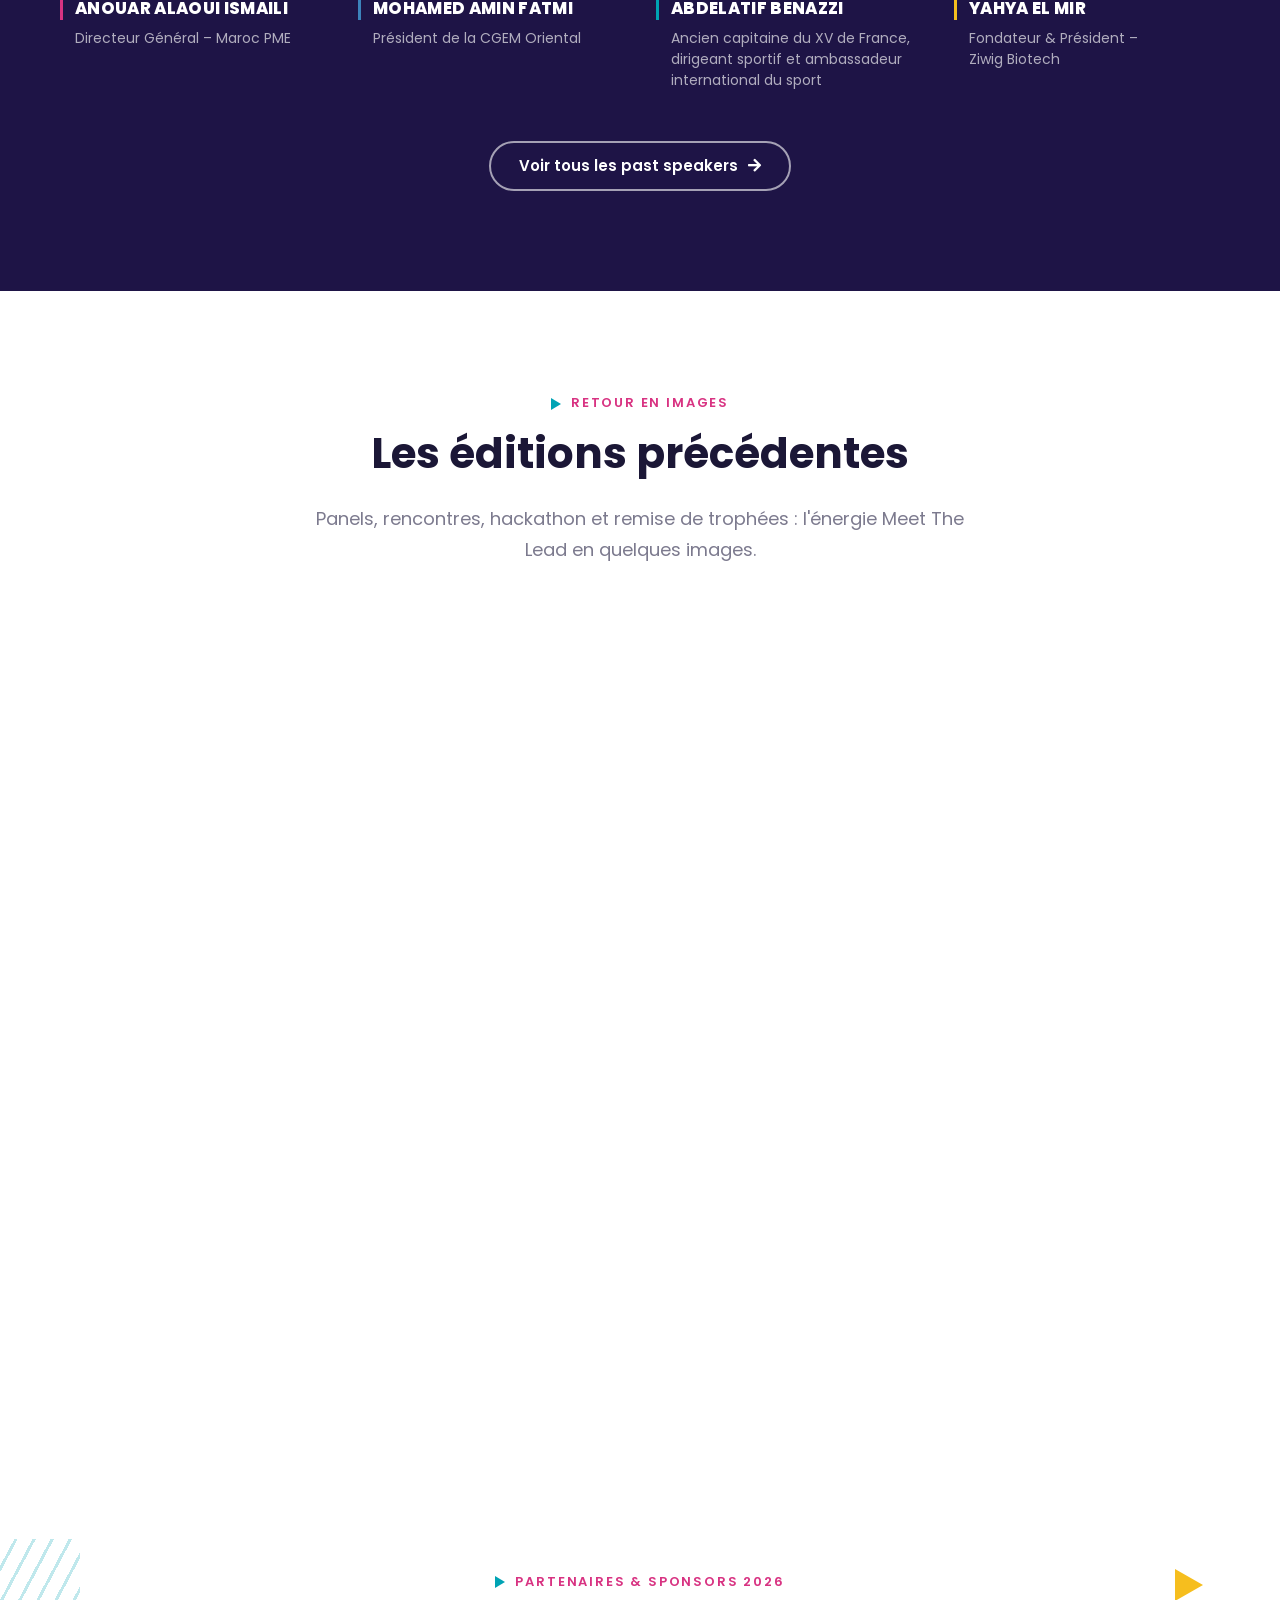
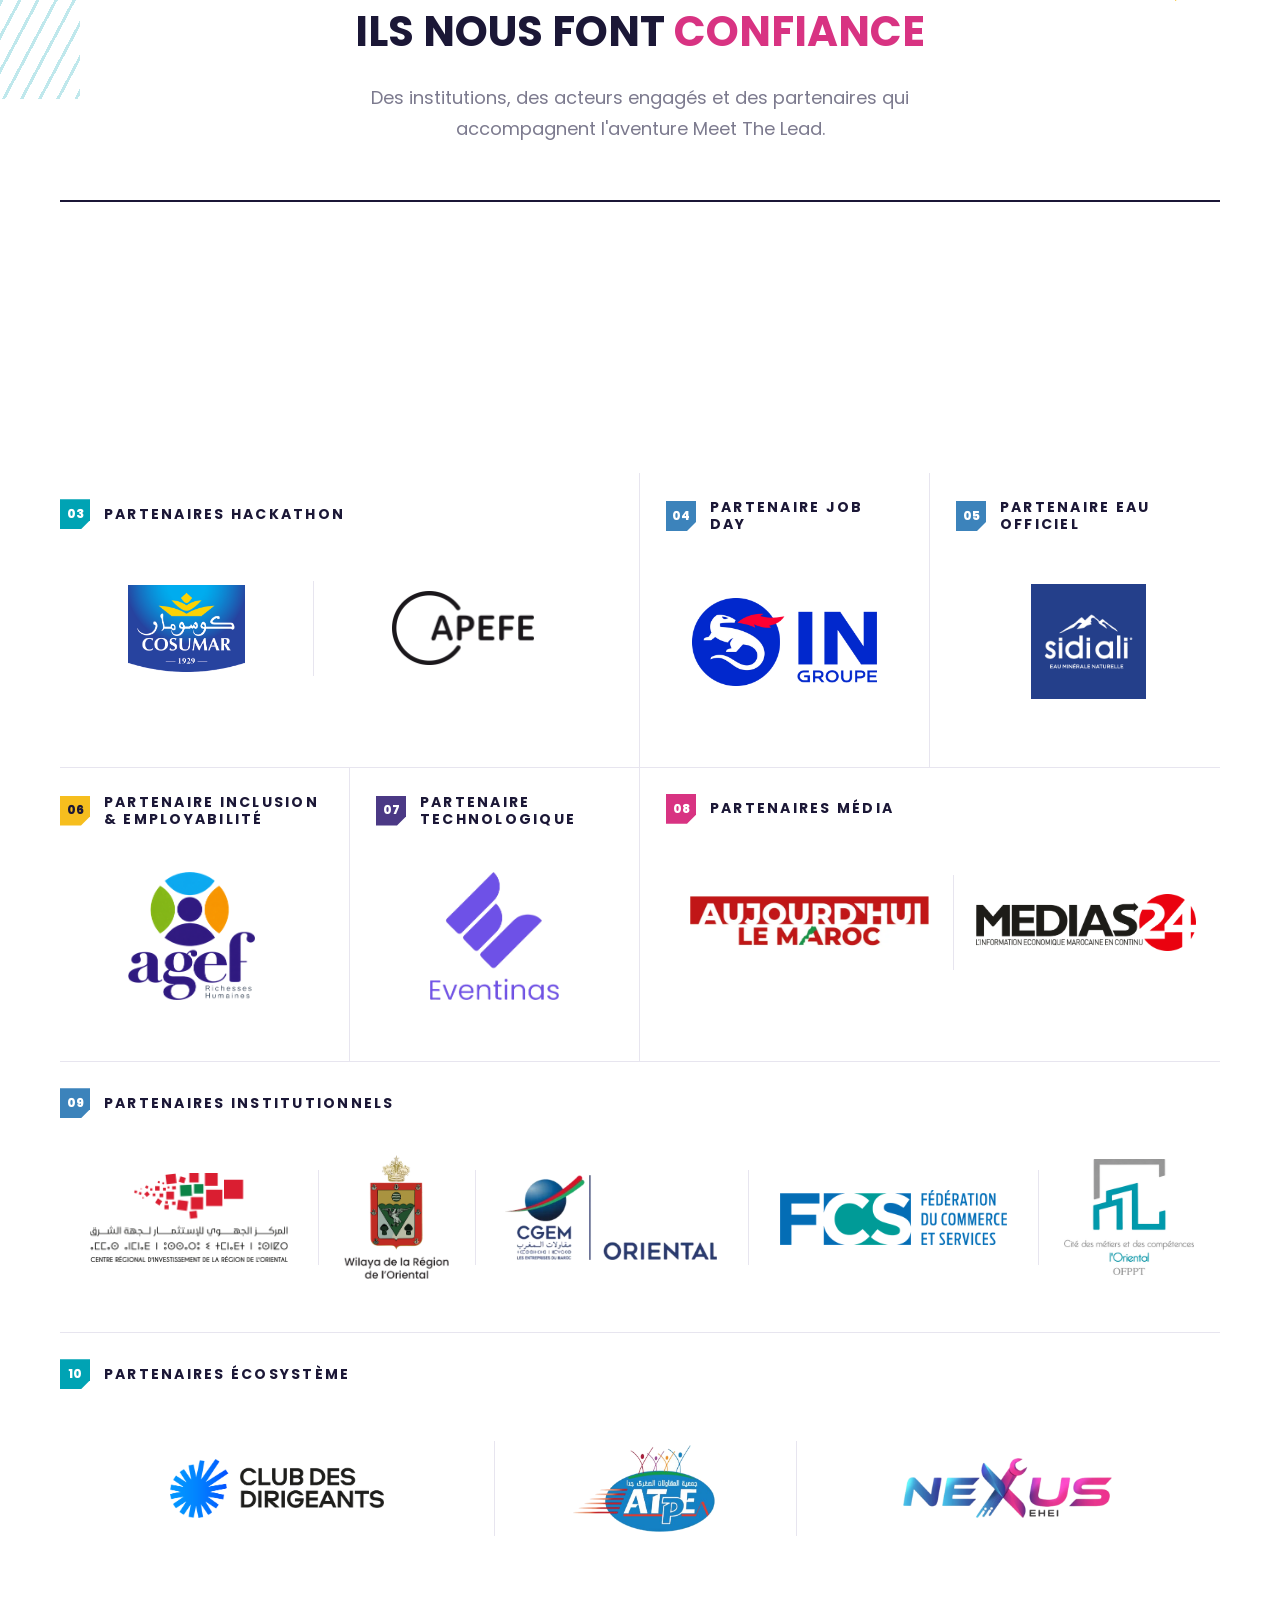
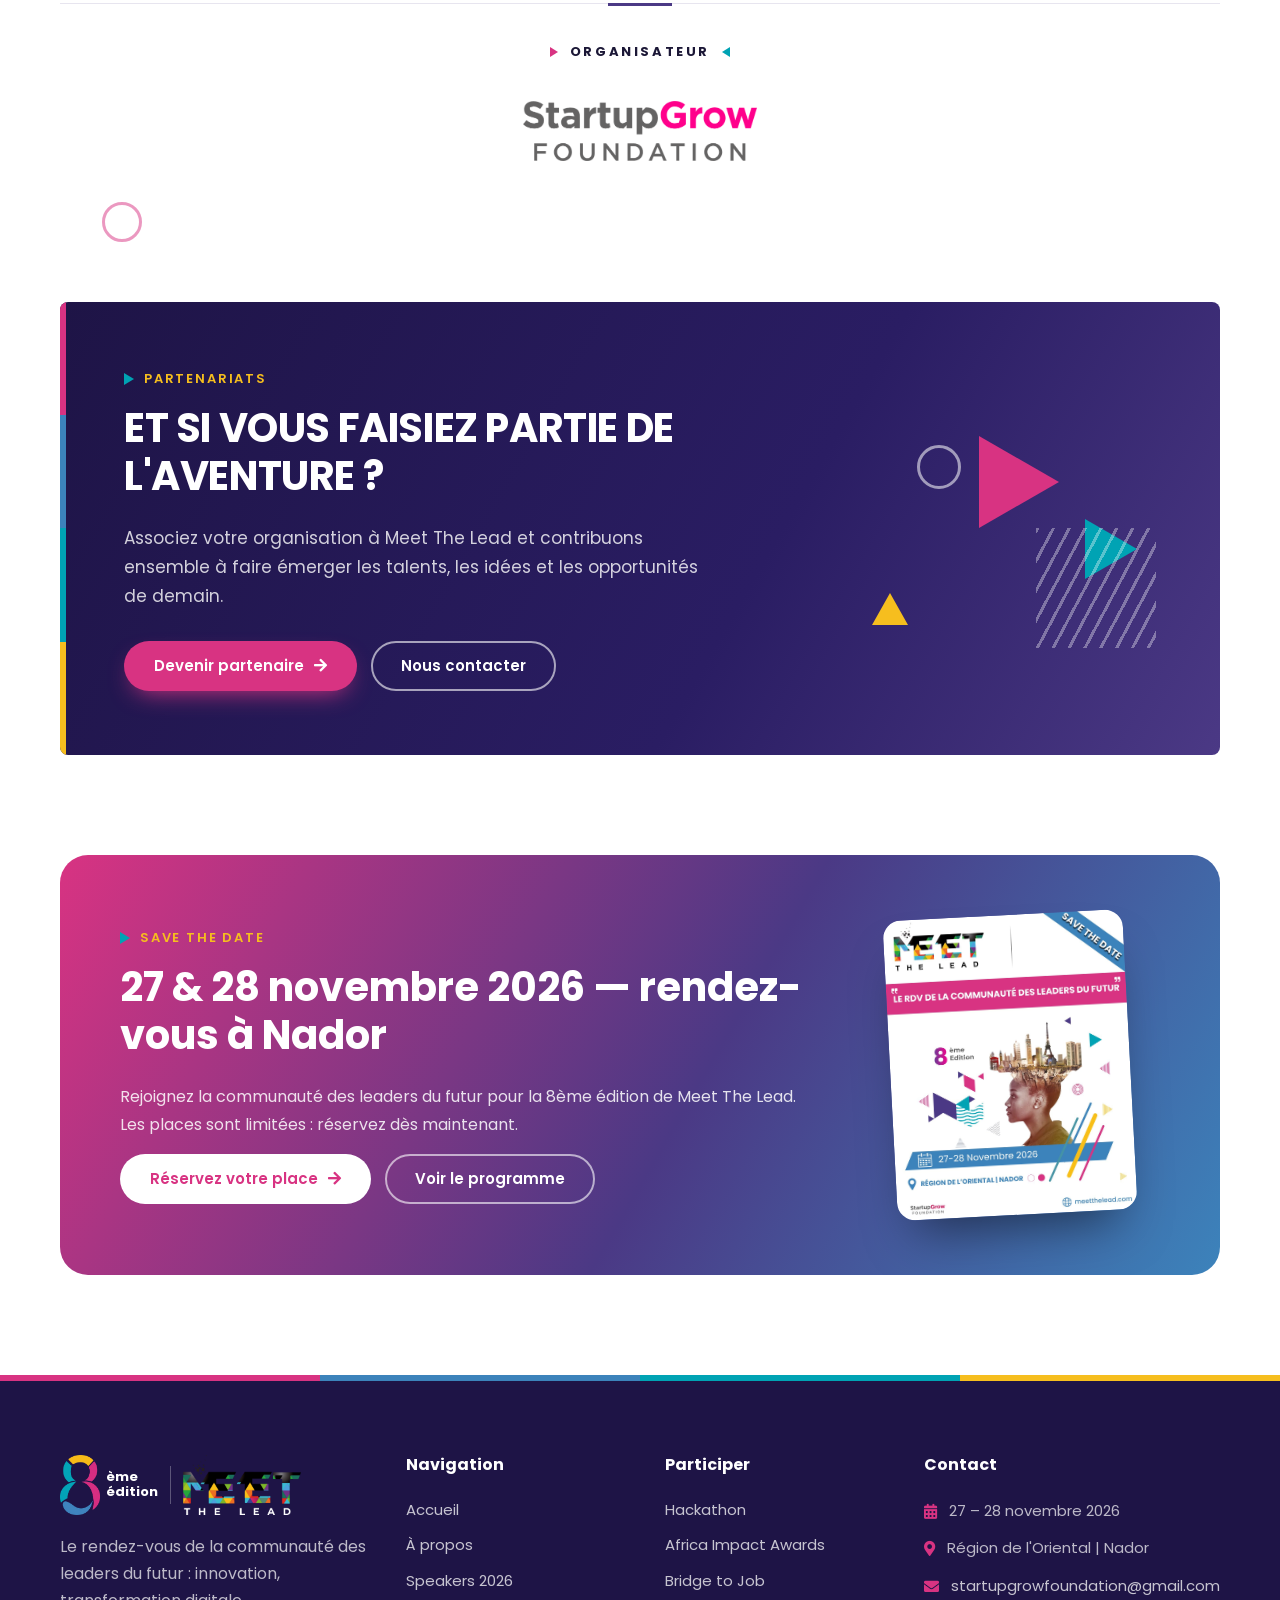
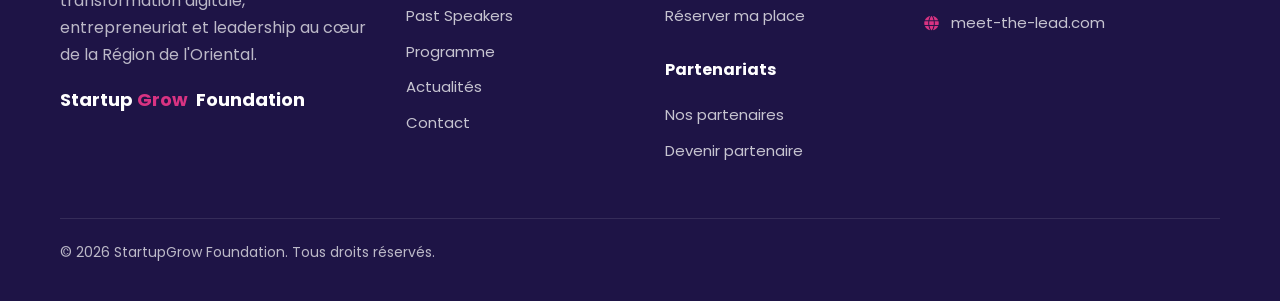
==== commit 319c297c: "Haut Patronage : hero (AR + FR) et bandeau sur les 2 outils de posters, ?v=17 Co-Authored-By: Claude" ====
--- a/index.html
+++ b/index.html
@@ -15,10 +15,10 @@
 
     <link rel="preconnect" href="https://fonts.googleapis.com">
     <link rel="preconnect" href="https://fonts.gstatic.com" crossorigin>
-    <link rel="stylesheet" href="https://fonts.googleapis.com/css2?family=Poppins:wght@400;500;600;700;800&display=swap">
+    <link rel="stylesheet" href="https://fonts.googleapis.com/css2?family=Cairo:wght@600;700&family=Poppins:wght@400;500;600;700;800&display=swap">
     <link rel="stylesheet" href="assets/css/fontawesome-all.min.css">
-    <link rel="stylesheet" href="assets/css/mtl.css?v=16">
-    <link rel="stylesheet" href="assets/css/mtl-v2.css?v=16">
+    <link rel="stylesheet" href="assets/css/mtl.css?v=17">
+    <link rel="stylesheet" href="assets/css/mtl-v2.css?v=17">
 </head>
 
 <body>
@@ -79,6 +79,11 @@
                 <g class="port"><circle class="pulse" cx="820" cy="186" r="5"/><circle cx="820" cy="186" r="4.5"/></g>
                 <g class="port port-2"><circle class="pulse" cx="1100" cy="84" r="5"/><circle cx="1100" cy="84" r="4.5"/></g>
             </svg>
+            <!-- 2026-11-23 : Haut Patronage (arabe puis français) -->
+            <div class="container hero-patronage">
+                <p class="hp-ar" lang="ar" dir="rtl">تحت الرعاية السامية لصاحب الجلالة الملك محمد السادس نصره الله</p>
+                <p class="hp-fr">Sous le Haut Patronage de Sa Majesté le Roi Mohammed VI, que Dieu L’Assiste</p>
+            </div>
             <div class="container hero-grid">
                 <div>
                     <span class="edition"><b>8</b>ème Édition · Save the date</span>
@@ -565,8 +570,8 @@
         </div>
     </div>
 
-    <script src="assets/js/mtl-data.js?v=16"></script>
-    <script src="assets/js/mtl.js?v=16"></script>
+    <script src="assets/js/mtl-data.js?v=17"></script>
+    <script src="assets/js/mtl.js?v=17"></script>
 </body>
 
 </html>
--- a/assets/css/mtl-v2.css
+++ b/assets/css/mtl-v2.css
@@ -805,3 +805,13 @@
 @media (max-width: 680px) {
     .session-static { grid-template-columns: 1fr; gap: 4px; padding: 16px 18px; }
 }
+
+/* 2026-11-23 : Haut Patronage en tête du hero (AR puis FR) */
+.hero-patronage { position: relative; z-index: 2; text-align: center; margin: 0 auto 34px; }
+.hero-patronage .hp-ar { font-family: 'Cairo', sans-serif; font-weight: 700; font-size: clamp(19px, 2.1vw, 27px); line-height: 1.5; color: #fff; margin: 0; }
+.hero-patronage .hp-fr { font-family: 'Poppins', sans-serif; font-weight: 600; font-size: clamp(11px, 1.05vw, 14px); letter-spacing: .14em; text-transform: uppercase; color: rgba(255,255,255,.86); margin: 4px 0 0; }
+.hero-patronage .hp-fr::after { content: ''; display: block; width: 120px; height: 3px; margin: 14px auto 0; border-radius: 2px; background: linear-gradient(90deg, var(--teal, #05A5B6), var(--pink, #D62E83), var(--yellow, #F6BC1C)); }
+@media (max-width: 600px) { .hero-patronage { margin-bottom: 22px; } .hero-patronage .hp-fr { letter-spacing: .06em; } }
+/* formes décoratives déplacées sous le Haut Patronage (ne plus chevaucher le texte) */
+.hero .shape-ring { top: 44%; left: 53%; }
+.hero .shape-tri-teal { top: 26%; right: 41%; }
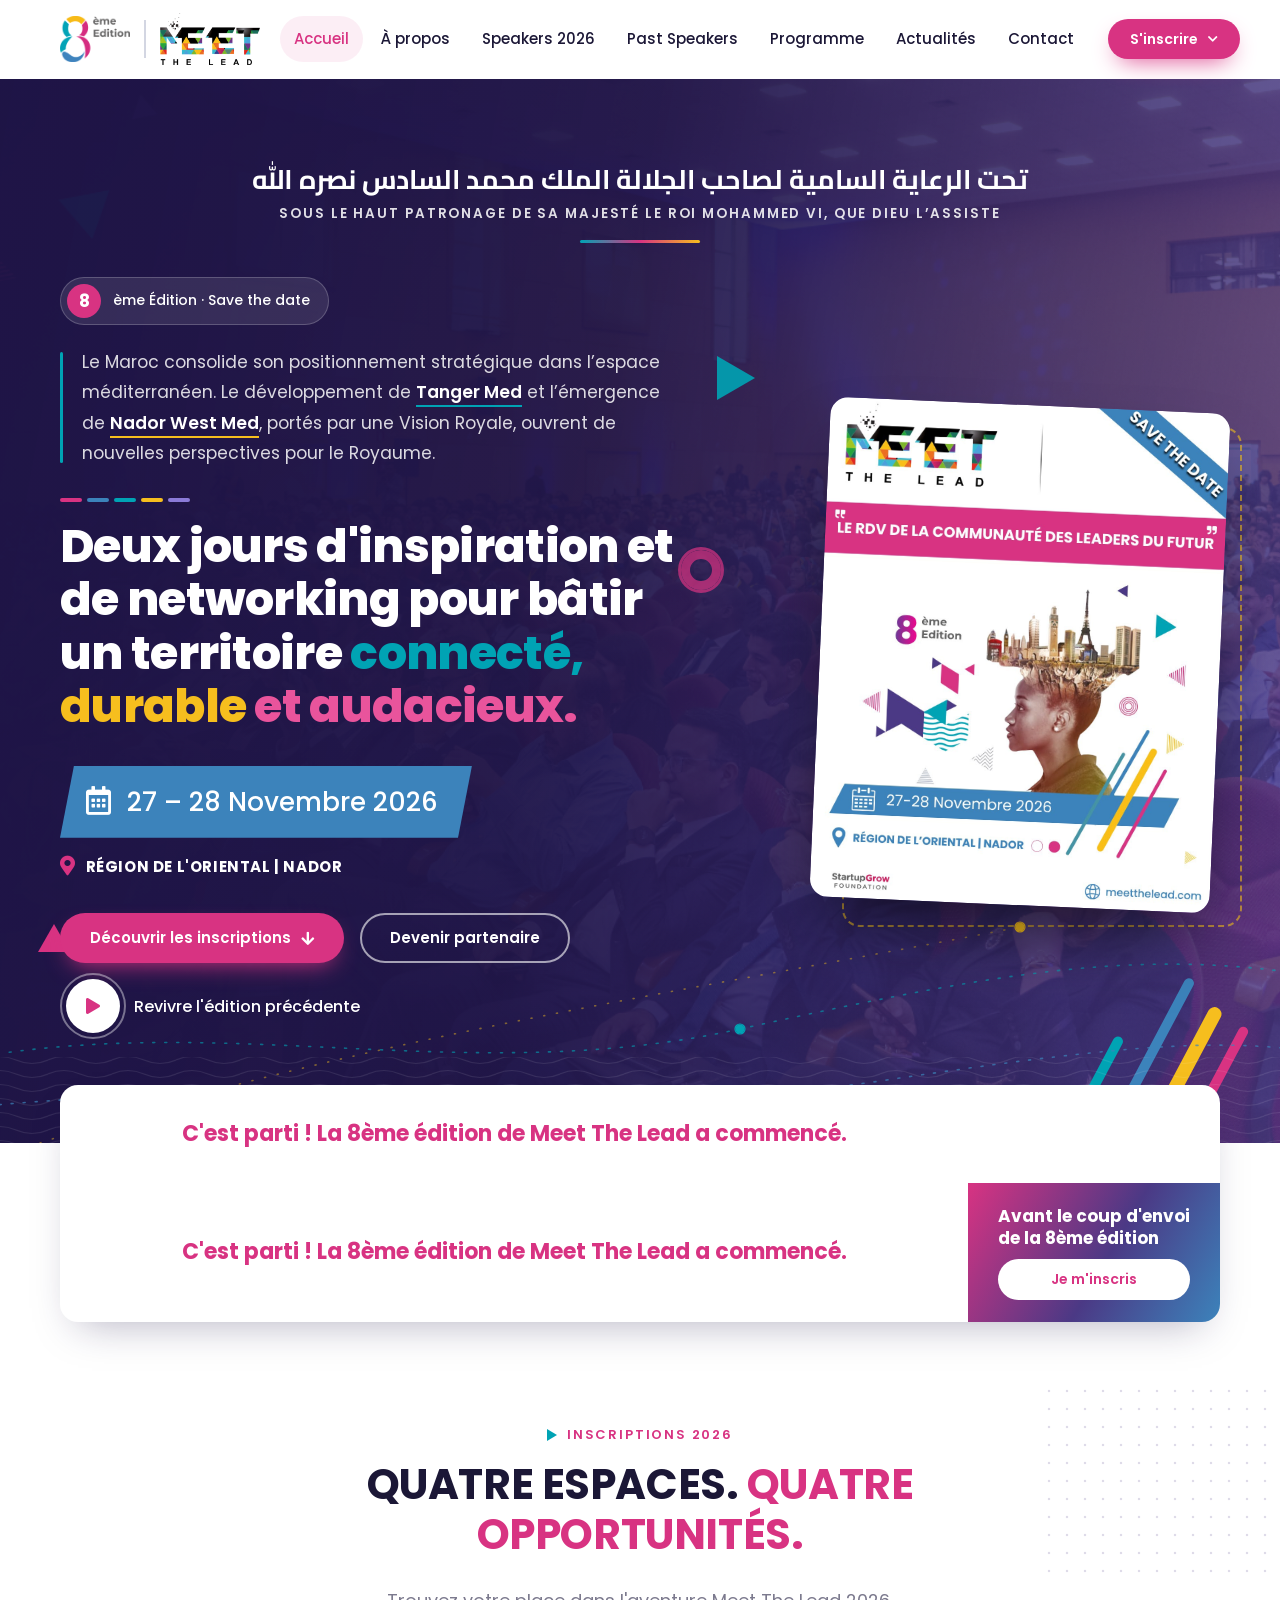
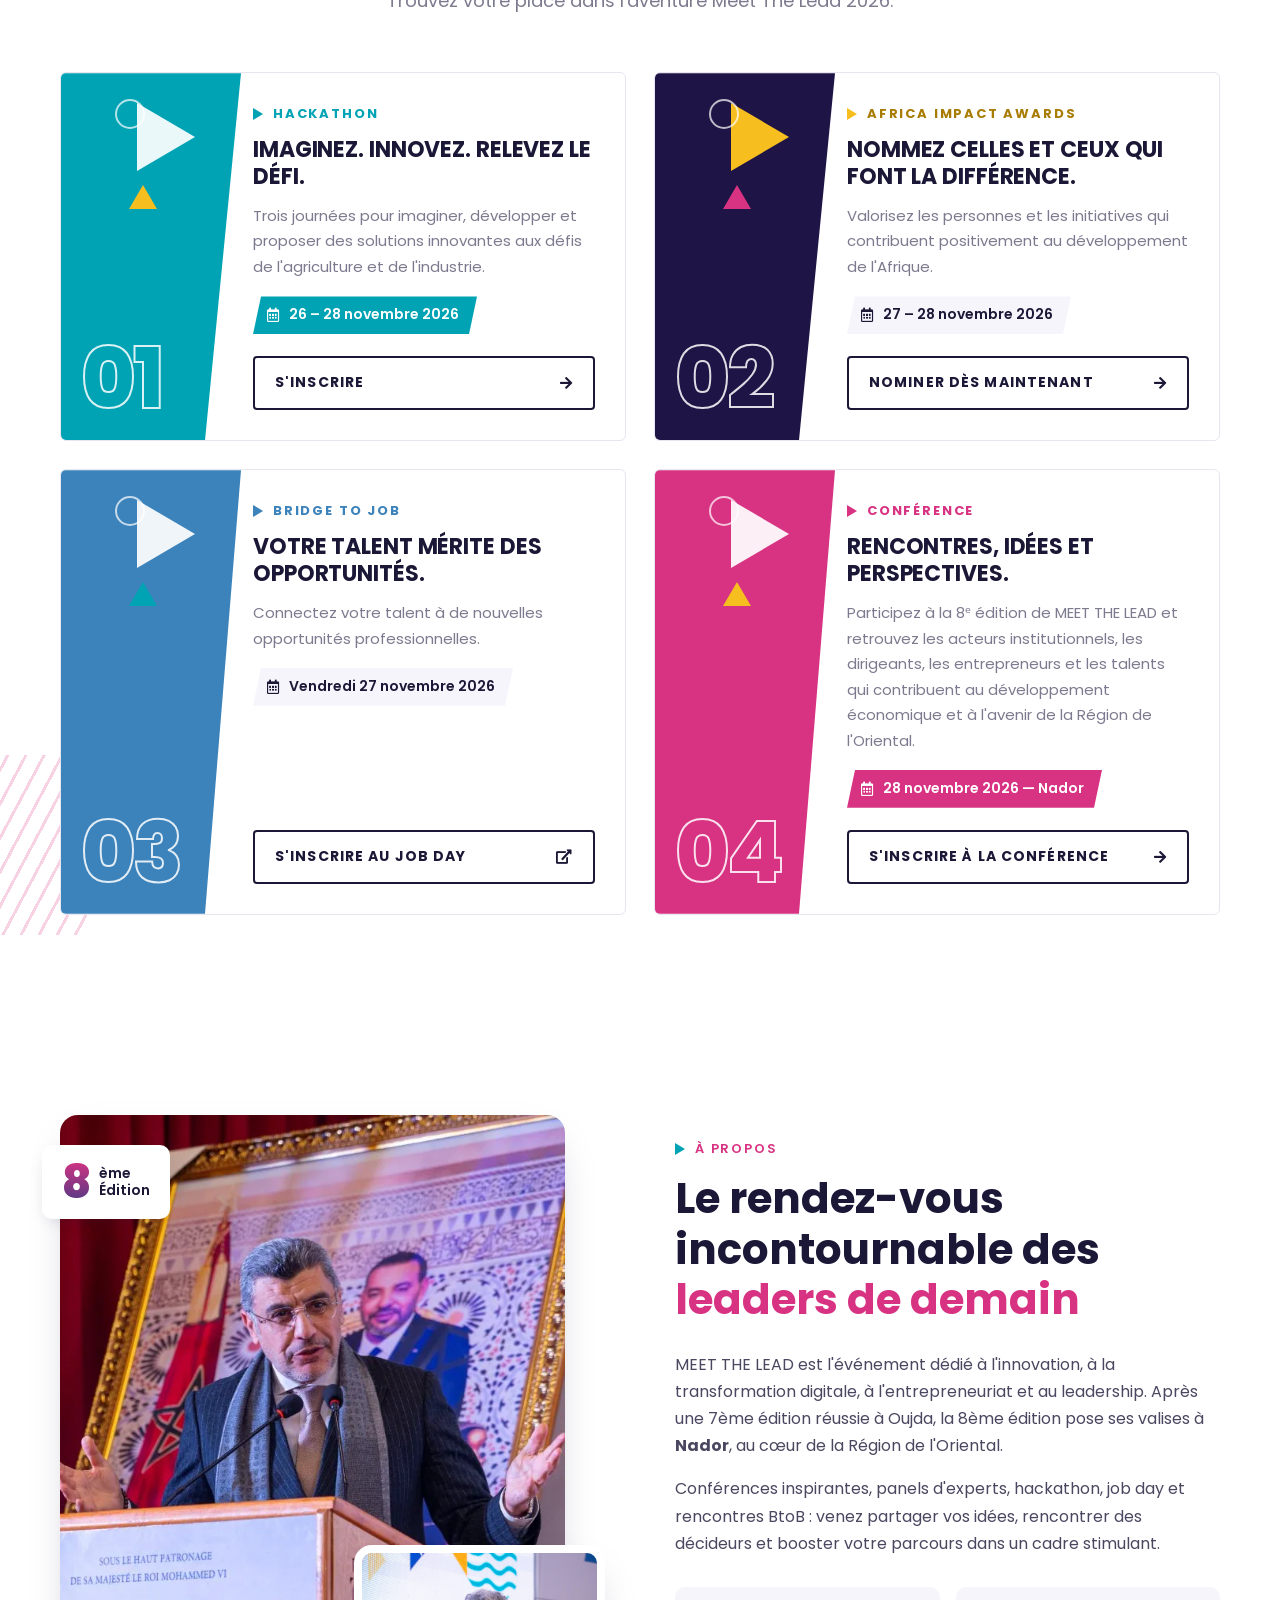
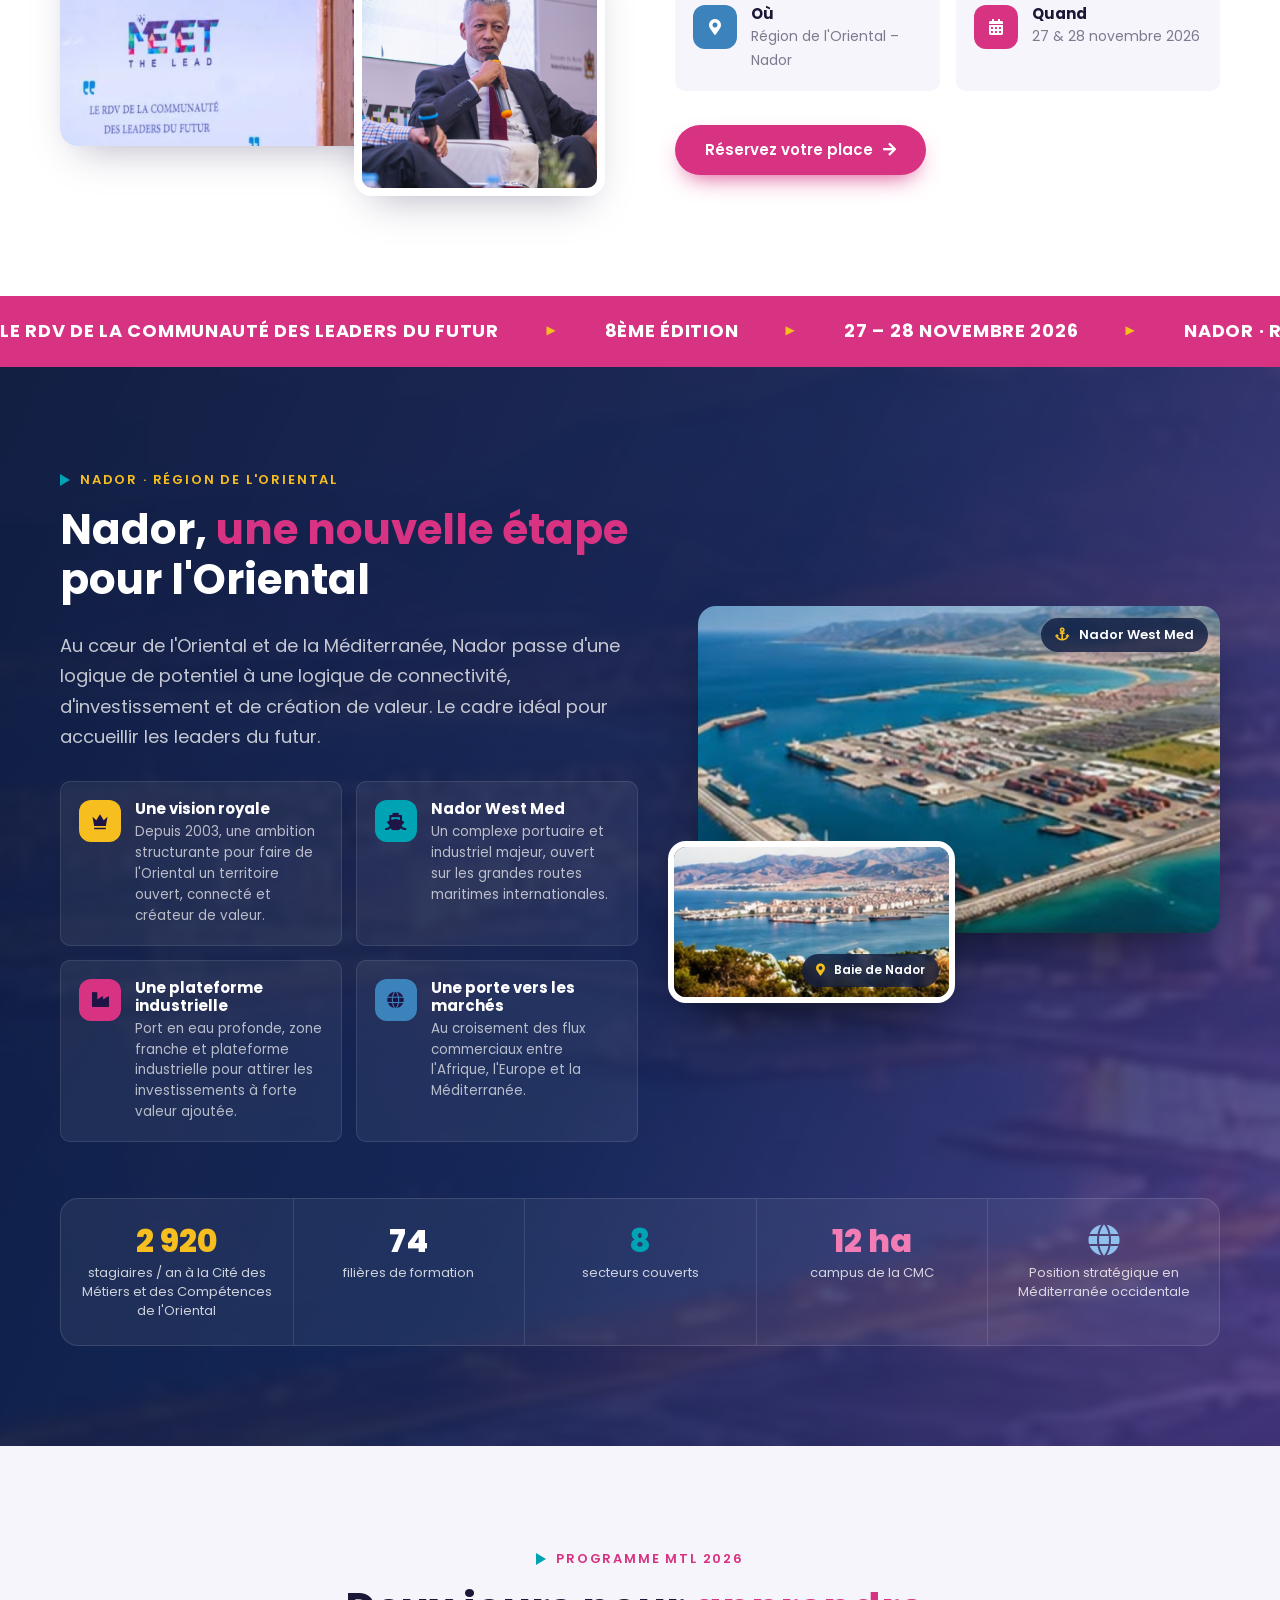
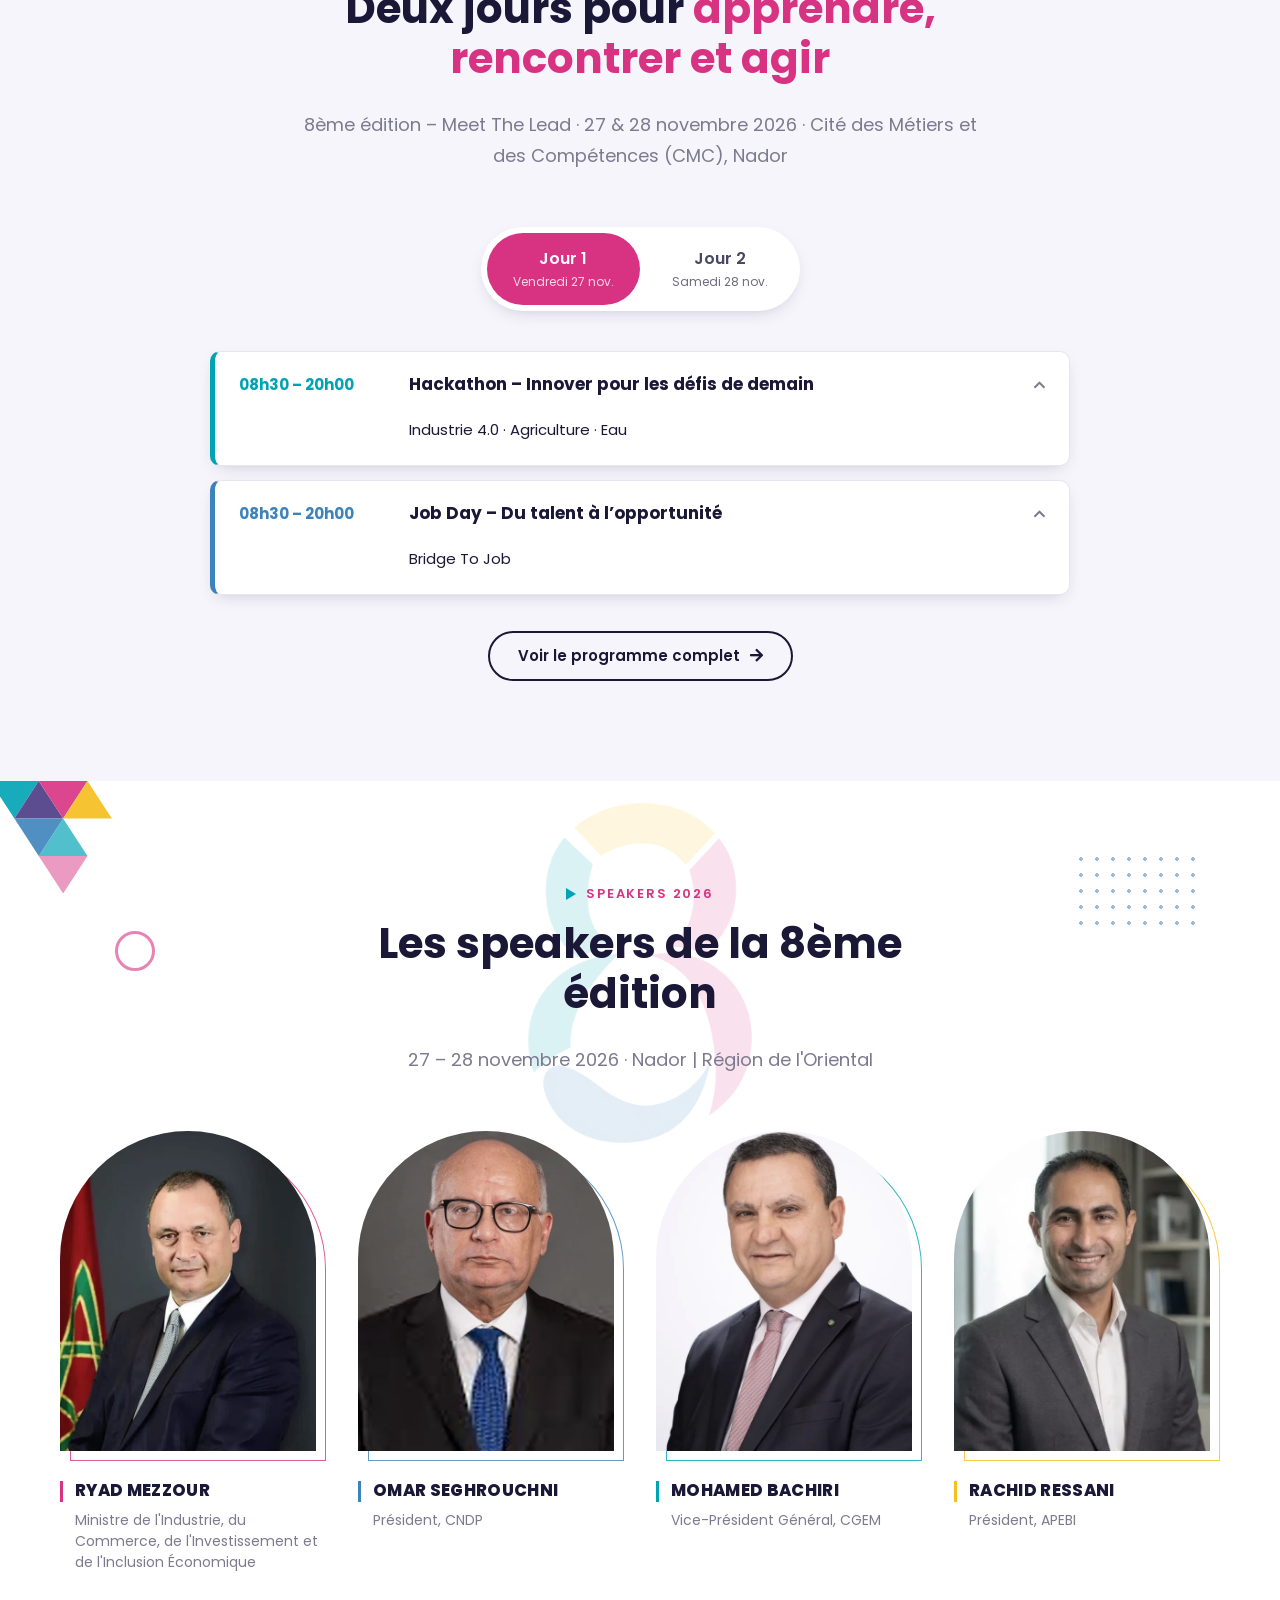
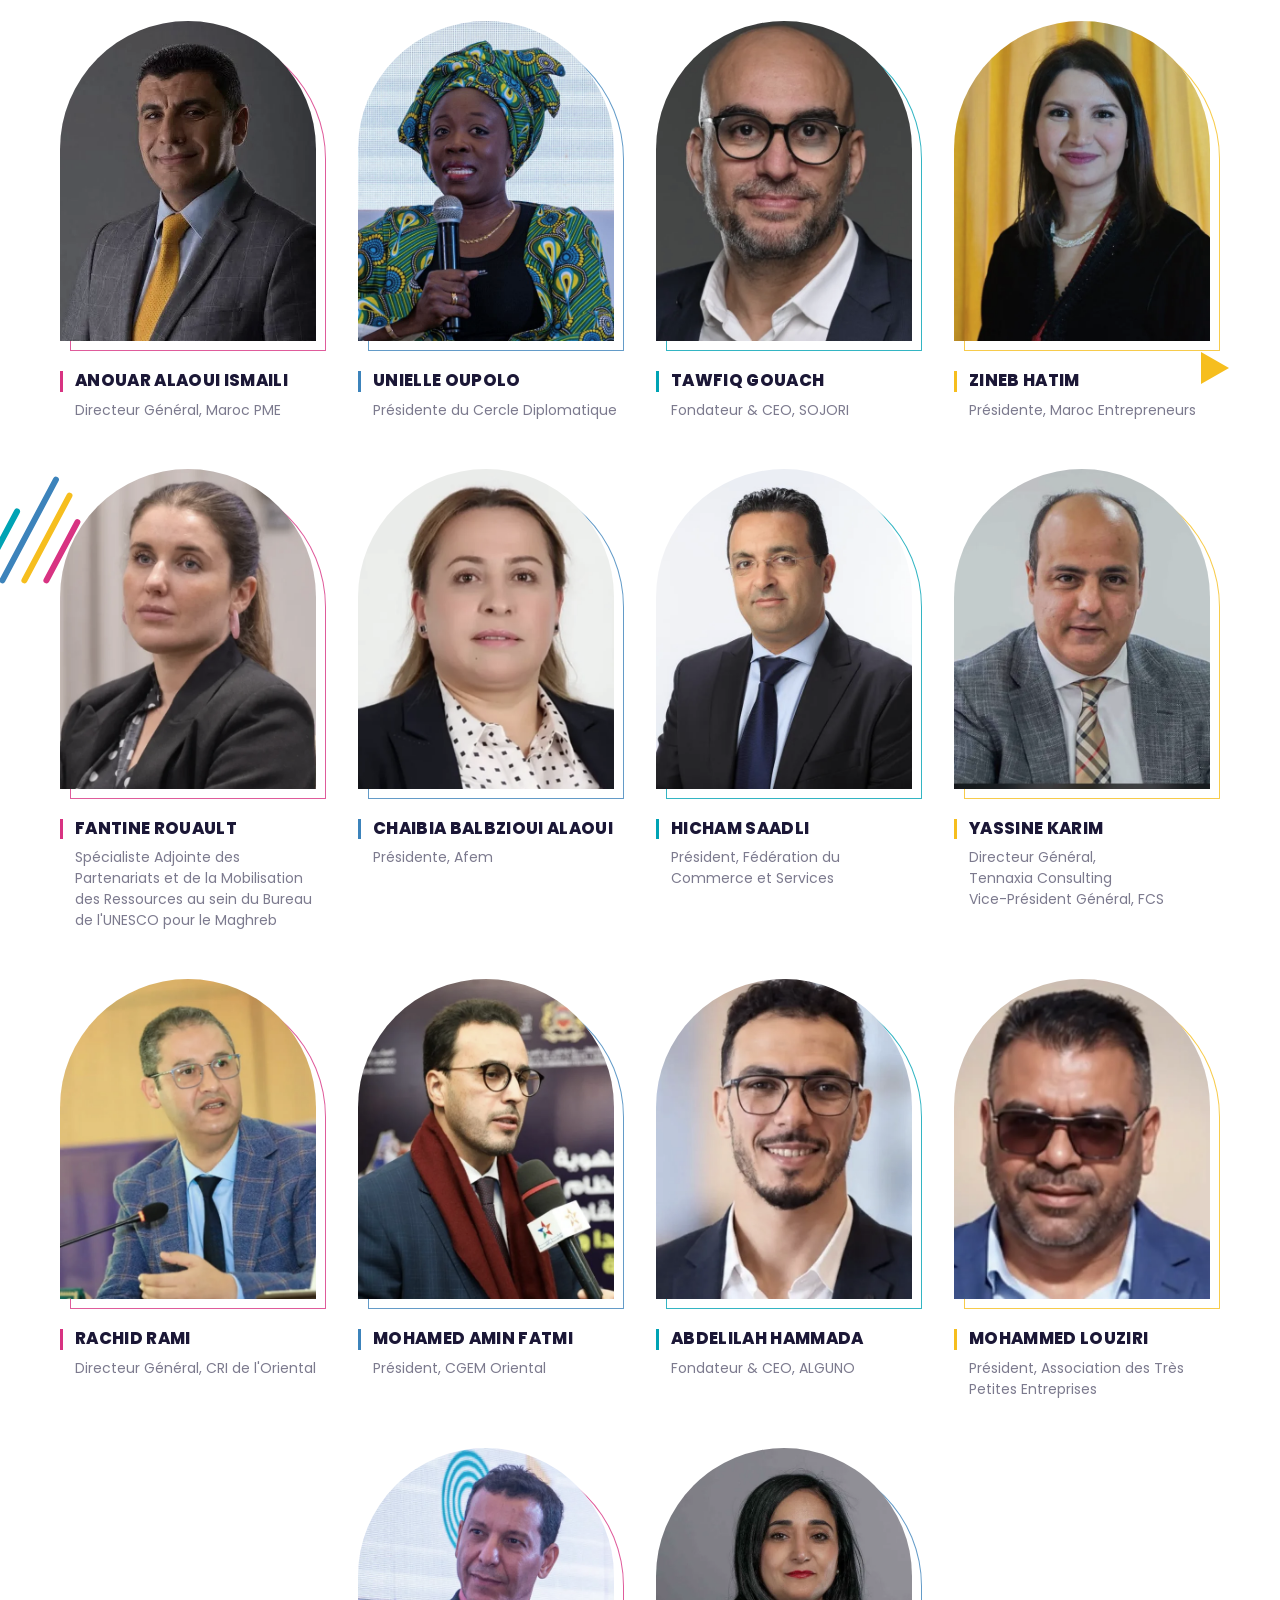
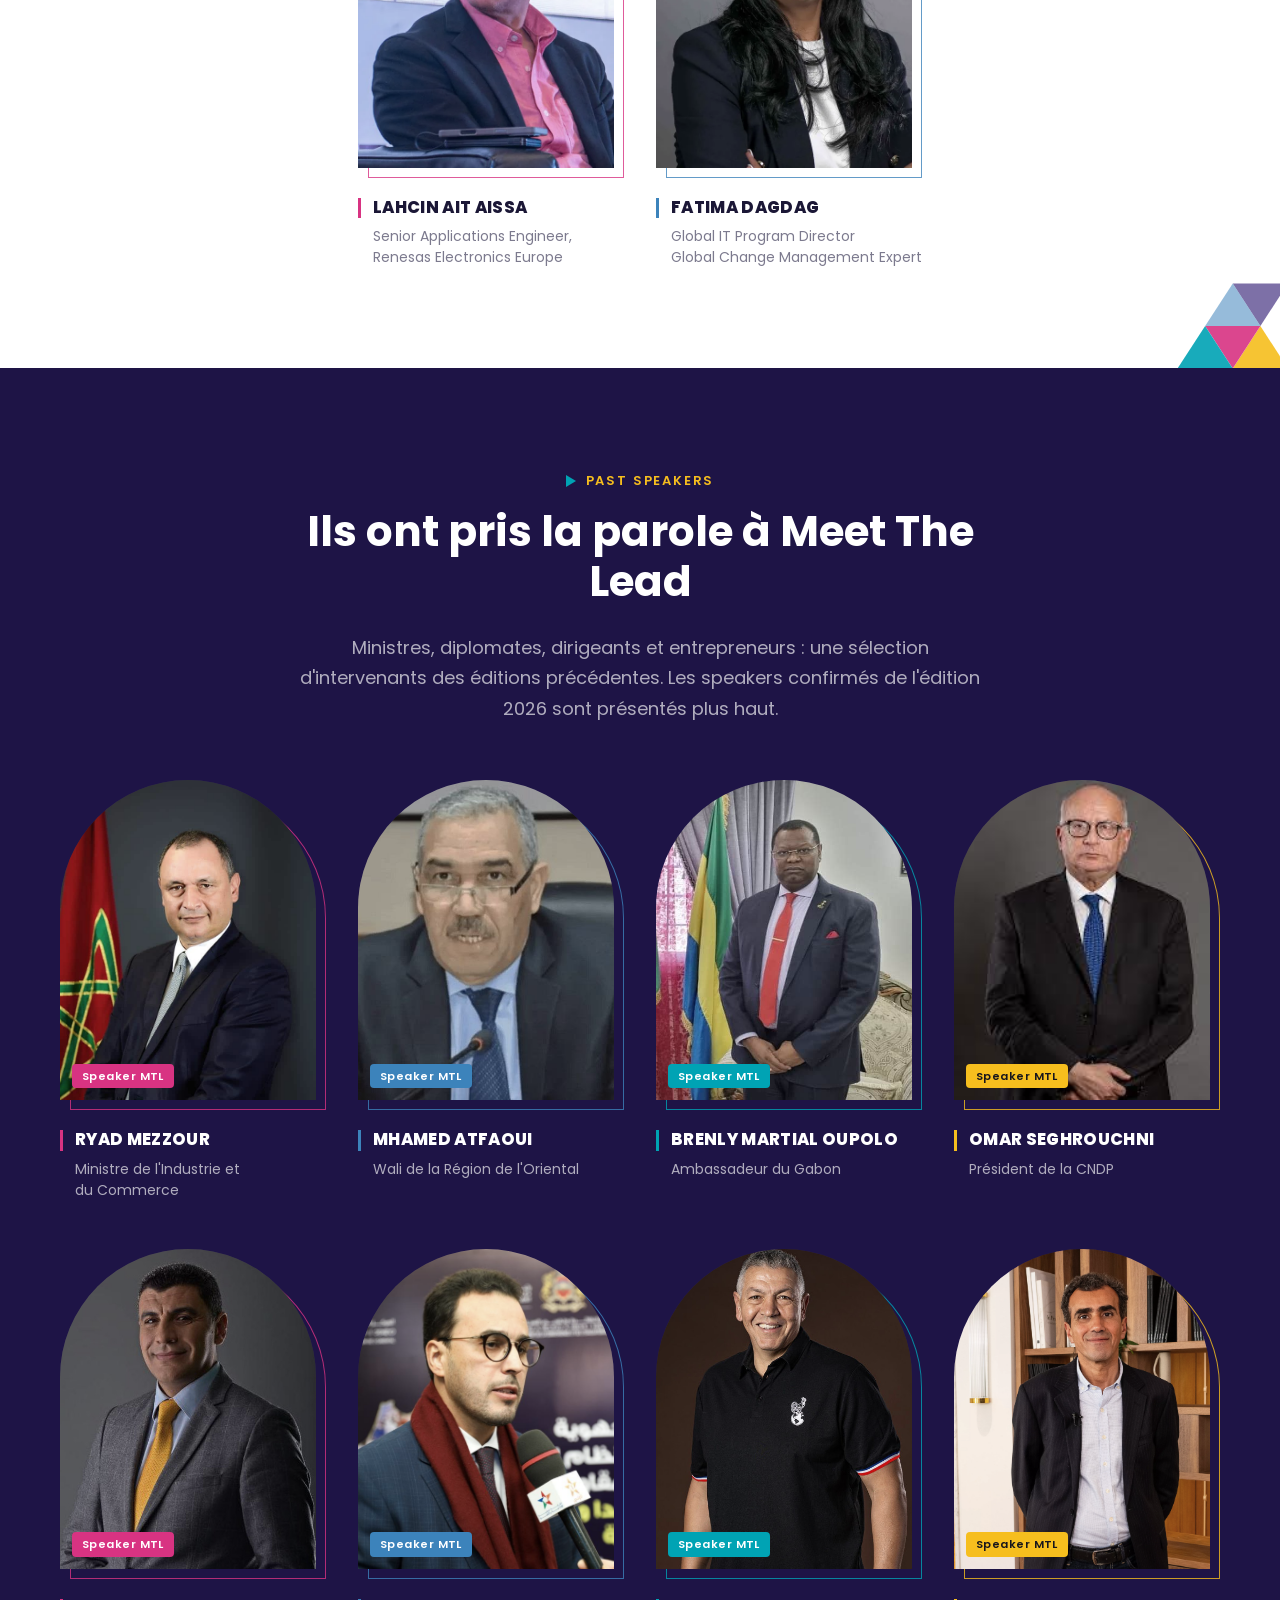
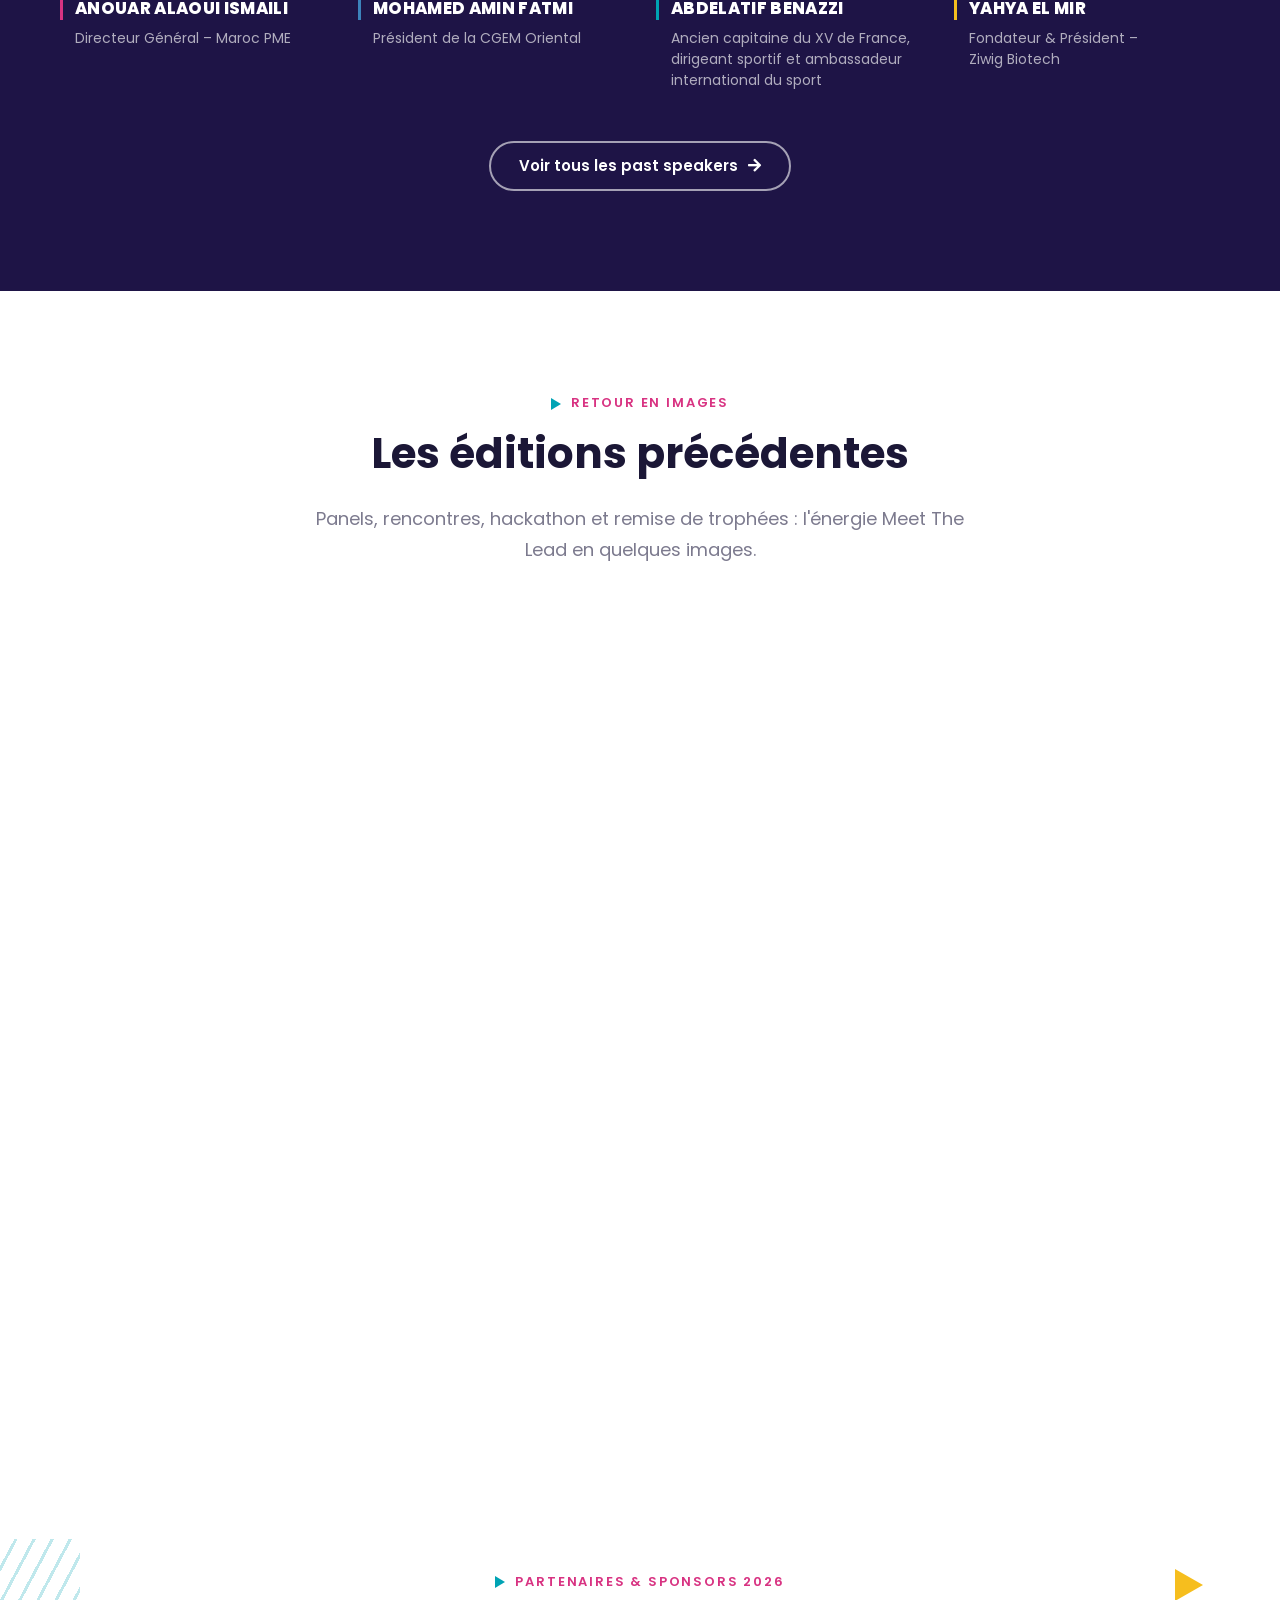
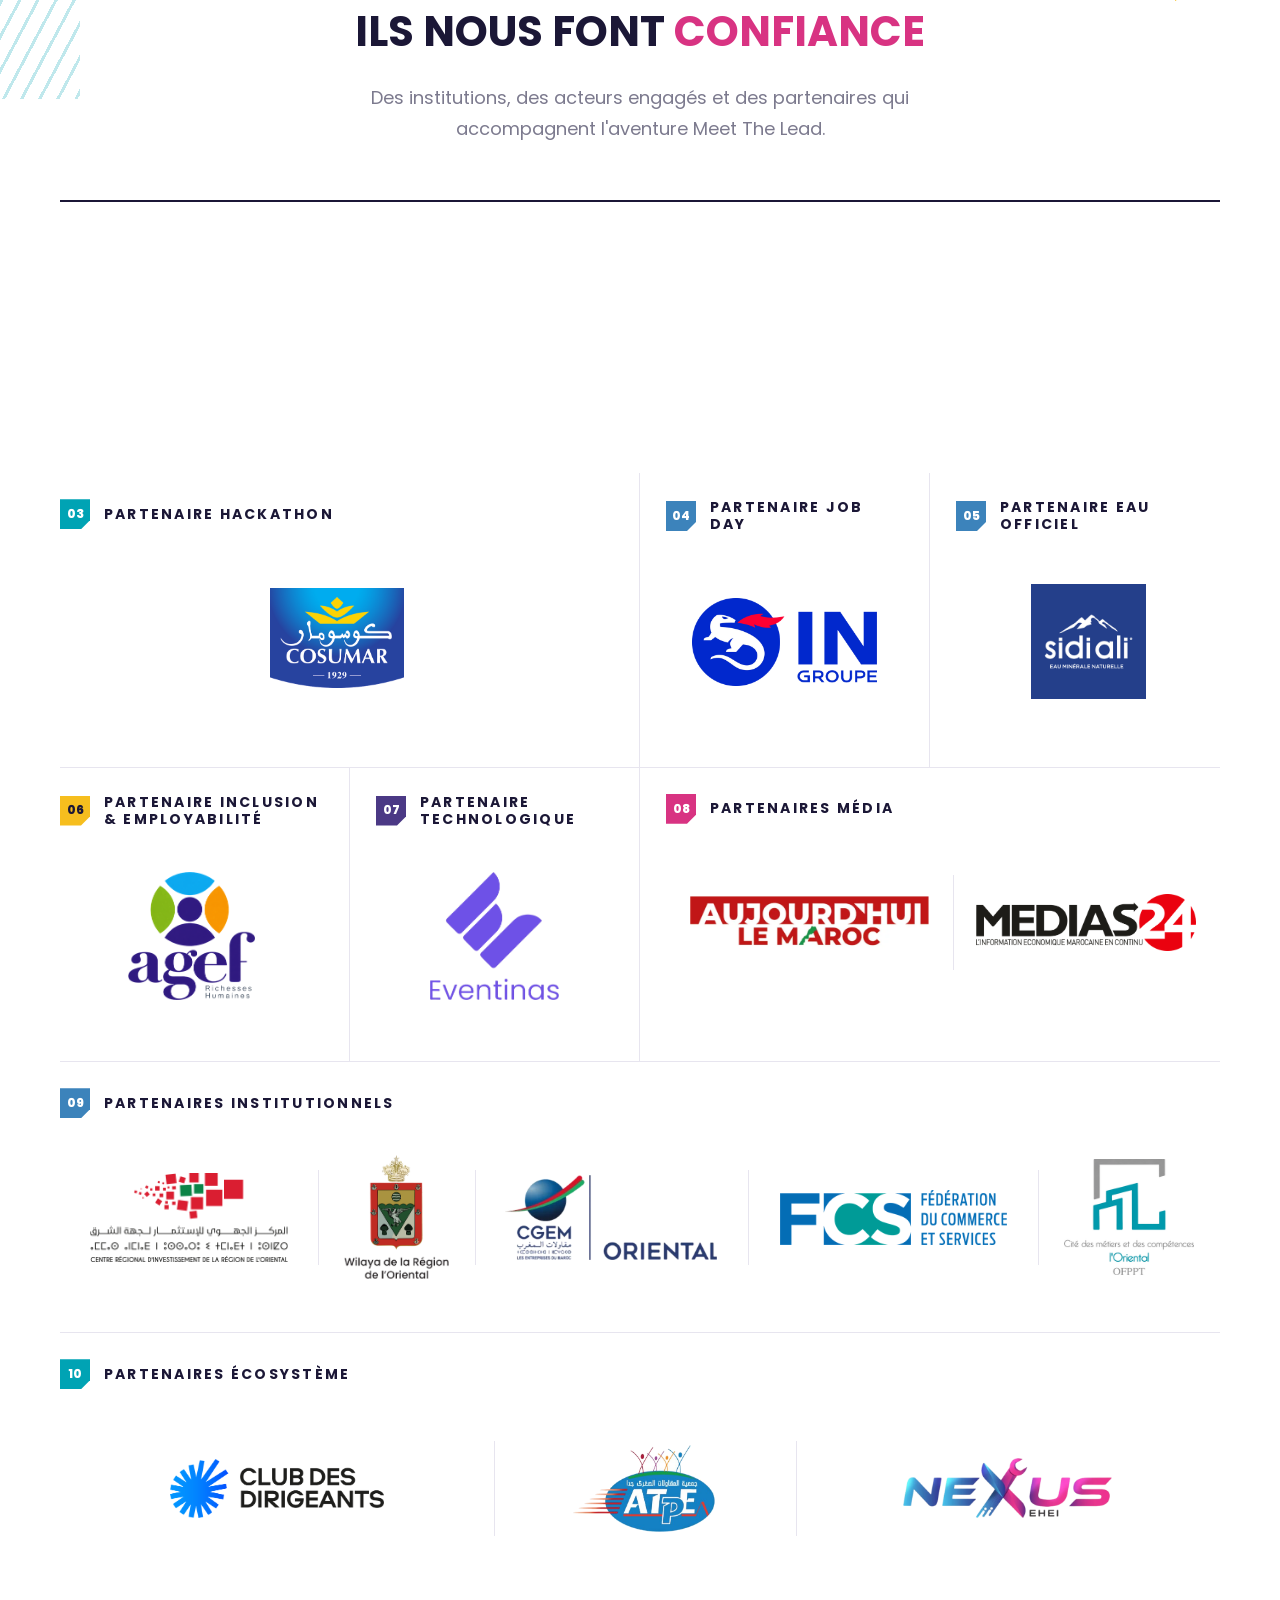
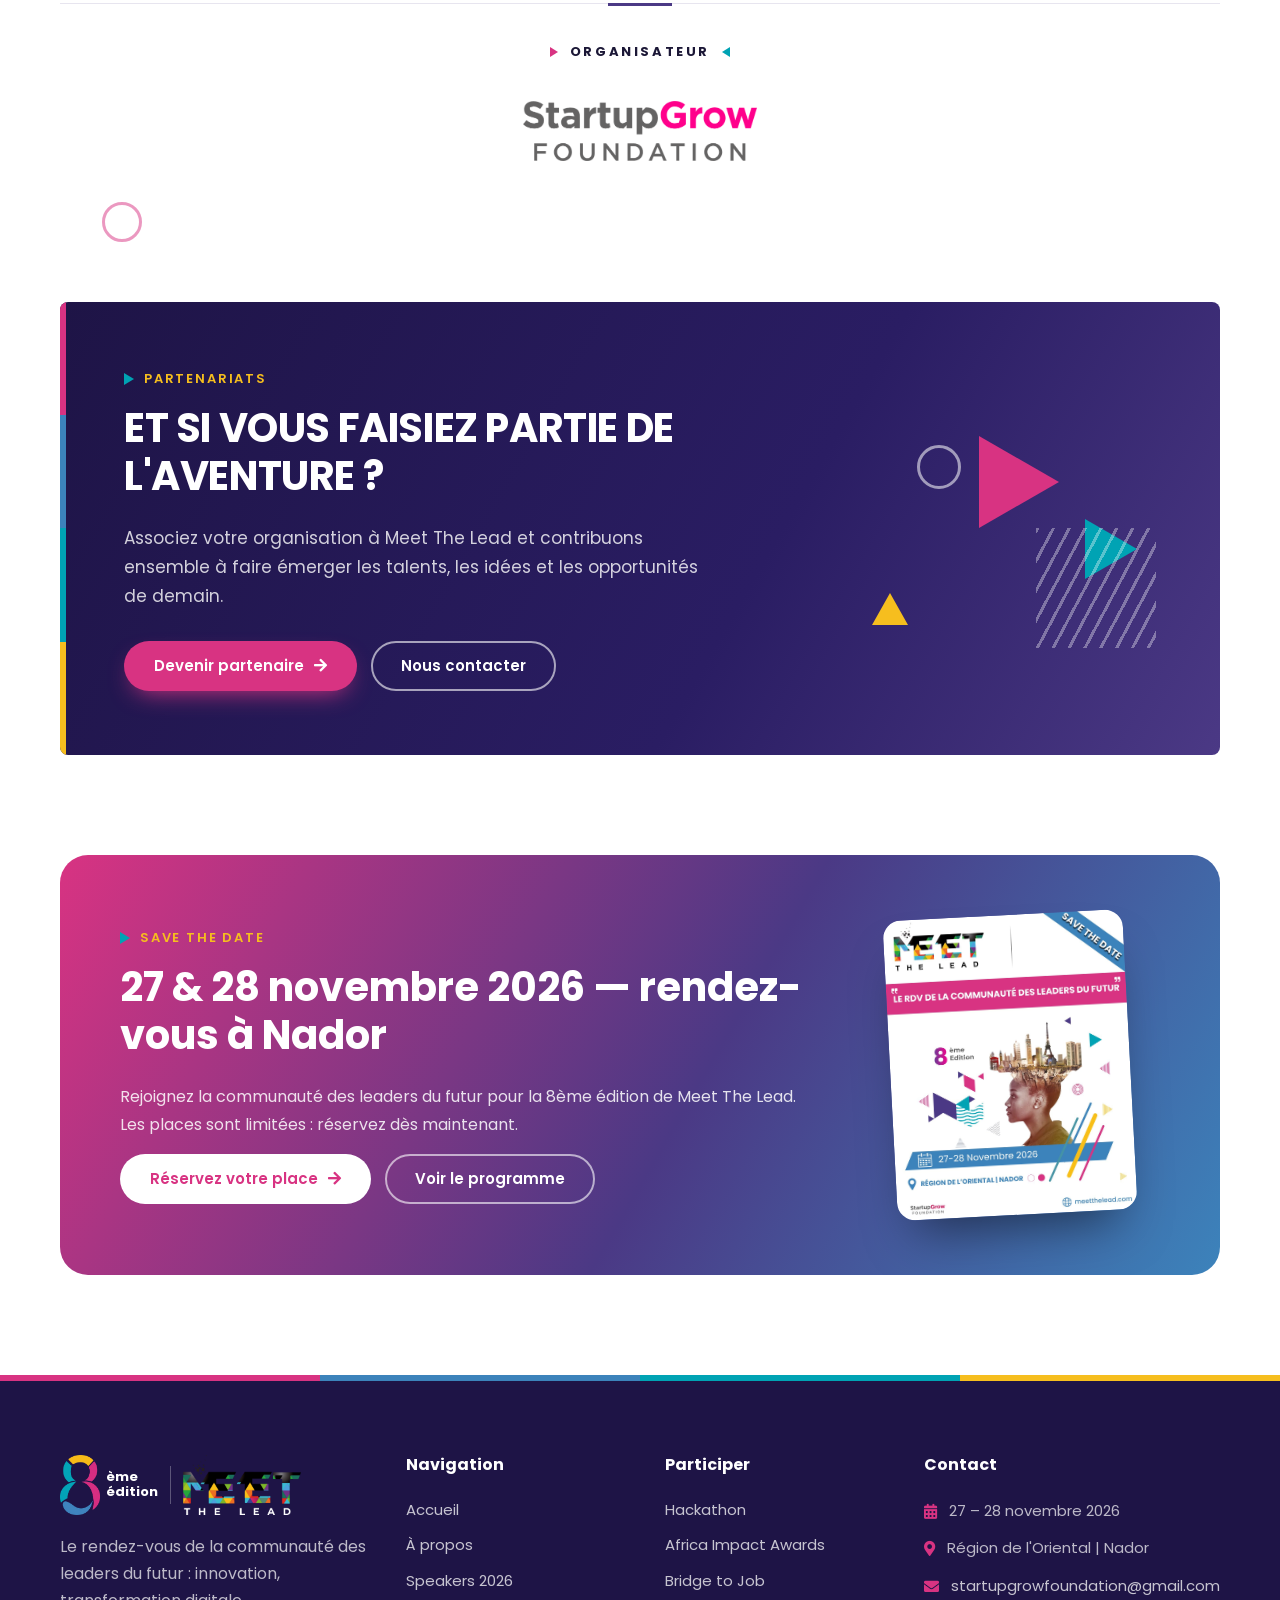
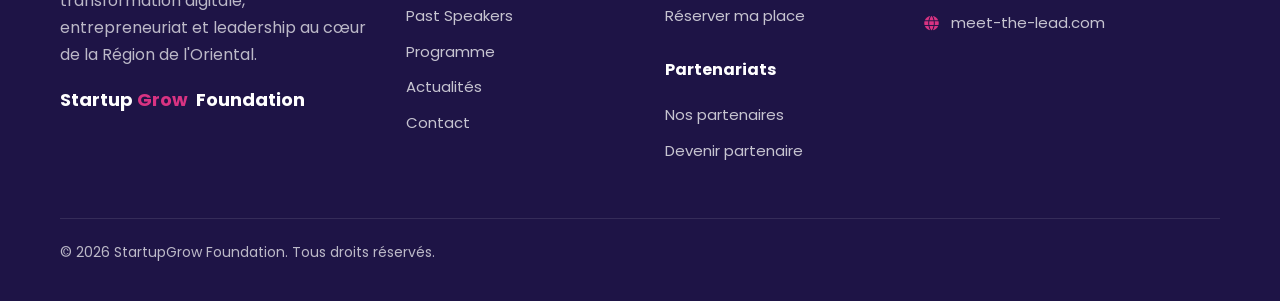
==== commit b1b93c82: "Job Day : outil poster /jobday/createposter/ + partenaires (APEFE en honneur, COSUMAR seul Hackathon" ====
--- a/index.html
+++ b/index.html
@@ -17,8 +17,8 @@
     <link rel="preconnect" href="https://fonts.gstatic.com" crossorigin>
     <link rel="stylesheet" href="https://fonts.googleapis.com/css2?family=Cairo:wght@600;700&family=Poppins:wght@400;500;600;700;800&display=swap">
     <link rel="stylesheet" href="assets/css/fontawesome-all.min.css">
-    <link rel="stylesheet" href="assets/css/mtl.css?v=17">
-    <link rel="stylesheet" href="assets/css/mtl-v2.css?v=17">
+    <link rel="stylesheet" href="assets/css/mtl.css?v=18">
+    <link rel="stylesheet" href="assets/css/mtl-v2.css?v=18">
 </head>
 
 <body>
@@ -461,9 +461,9 @@
                 <div class="partner-wall" data-partner-wall></div>
                 <noscript>
                     <ul class="footer-links">
-                        <li>Partenaires d'honneur : APEBI, TAMWILCOM</li>
+                        <li>Partenaires d'honneur : APEBI, TAMWILCOM, APEFE</li>
                         <li>Sponsors : SOJORI, AINSI MAROC GROUP, SATGURU</li>
-                        <li>Partenaires Hackathon : COSUMAR, APEFE</li>
+                        <li>Partenaire Hackathon : COSUMAR</li>
                         <li>Partenaire Job Day : IN GROUPE</li>
                         <li>Partenaire Eau Officiel : SIDI ALI</li>
                         <li>Partenaire Inclusion &amp; Employabilité : AGEF Richesses Humaines</li>
@@ -570,8 +570,8 @@
         </div>
     </div>
 
-    <script src="assets/js/mtl-data.js?v=17"></script>
-    <script src="assets/js/mtl.js?v=17"></script>
+    <script src="assets/js/mtl-data.js?v=18"></script>
+    <script src="assets/js/mtl.js?v=18"></script>
 </body>
 
 </html>
